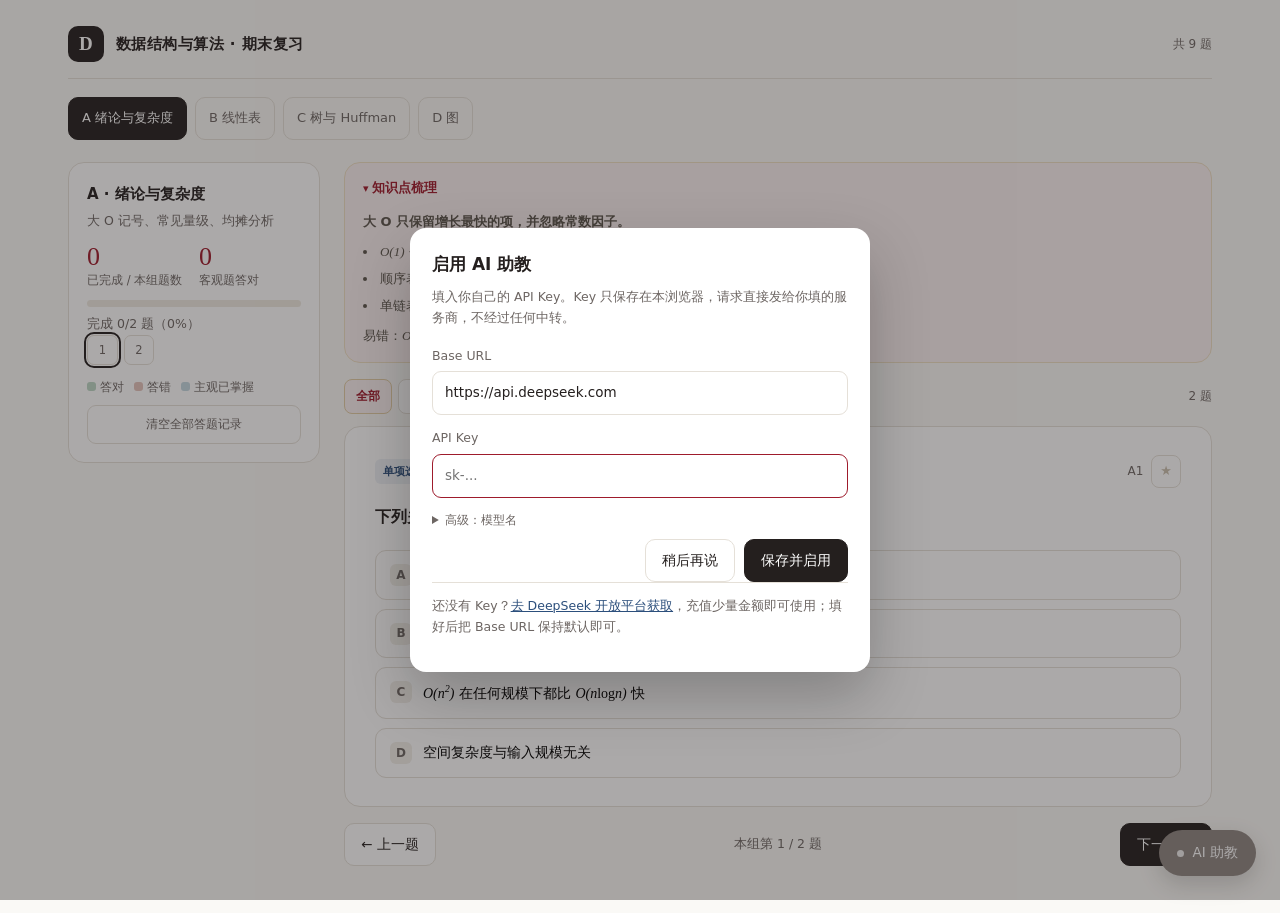
==== docs/index.html @ 5454cb92 "docs: 示例页设为 Pages 首页并补充试玩链接" ====
<!doctype html>
<html lang="zh-CN">
<head>
<meta charset="utf-8">
<meta name="viewport" content="width=device-width, initial-scale=1">
<meta name="color-scheme" content="light">
<title>数据结构与算法 · 期末复习</title>
<style>
:root{--bg:#faf9f6;--surface:#fff;--ink:#241f1e;--muted:#6d6663;--line:#e5e0d8;--gold:#9E1B2C;--gold-bg:#fbf1f1;--blue:#2c4f7c;--blue-bg:#eef2f7;--green:#2f6b4f;--green-bg:#edf4ef;--red:#a33e32;--red-bg:#fbeeea;--radius:16px}
*{box-sizing:border-box}
body{margin:0;background:var(--bg);color:var(--ink);font:15px/1.75 "Microsoft YaHei","PingFang SC",system-ui,sans-serif}
button,input,select,textarea{font:inherit}
button{cursor:pointer;transition:background .15s,border-color .15s,color .15s}
button:disabled{cursor:default}
a{color:var(--blue)}
.wrap{max-width:1200px;margin:0 auto;padding:26px 28px 46px}
.topbar{display:flex;justify-content:space-between;align-items:center;gap:14px;padding-bottom:16px;border-bottom:1px solid var(--line)}
.brand{display:flex;align-items:center;gap:12px;font-weight:700;letter-spacing:.03em;min-width:0}
.brandmark{display:grid;place-items:center;background:var(--ink);color:#fff;border-radius:10px;width:36px;height:36px;flex:0 0 36px;font-family:Georgia,serif;font-size:19px}
.brand>span:last-child{overflow:hidden;text-overflow:ellipsis;white-space:nowrap}
.topnote{color:var(--muted);font-size:12px;text-align:right;white-space:nowrap}
.tabs{display:flex;flex-wrap:wrap;gap:8px;margin:18px 0 22px}
.tab{background:transparent;border:1px solid var(--line);border-radius:10px;padding:9px 13px;color:var(--muted);font-size:13px}
.tab:hover{border-color:#cfc7b8;color:var(--ink)}
.tab[aria-selected="true"]{background:var(--ink);border-color:var(--ink);color:#fff}
.layout{display:grid;grid-template-columns:252px minmax(0,1fr);gap:24px;align-items:start}
.sidebar{position:sticky;top:18px}
.panel{background:var(--surface);border:1px solid var(--line);border-radius:var(--radius);padding:18px}
.panel+.panel{margin-top:14px}
.panel h2{font-size:15px;margin:0 0 4px}
.panel p{margin:0;font-size:12.5px;color:var(--muted)}
.pack-subtitle{font-size:12px;color:var(--muted);margin:0 0 12px;line-height:1.6}
.stats{display:grid;grid-template-columns:1fr 1fr;gap:10px;margin:12px 0}
.stat-number{font:26px/1.1 Georgia,serif;color:var(--gold)}
.stat-label{font-size:11.5px;color:var(--muted);line-height:1.4}
.progress{height:7px;background:#efeae1;border-radius:99px;overflow:hidden;margin:10px 0 6px}
.progress span{display:block;height:100%;width:0;background:var(--gold);transition:width .25s}
.progress-caption{font-size:11.5px;color:var(--muted);margin:0 0 12px}
.map{display:grid;grid-template-columns:repeat(6,minmax(0,1fr));gap:6px}
.map button{aspect-ratio:1;border:1px solid var(--line);background:#fff;border-radius:7px;font-size:11.5px;color:var(--muted);padding:0;position:relative}
.map button:hover{border-color:#c9bfae}
.map button.done{background:var(--green-bg);border-color:#bcd6c5;color:var(--green);font-weight:700}
.map button.wrong{background:var(--red-bg);border-color:#e3c3bb;color:var(--red);font-weight:700}
.map button.mastered{background:var(--blue-bg);border-color:#c3d7e0;color:var(--blue);font-weight:700}
.map button.current{outline:2px solid var(--ink);outline-offset:1px}
.map button.star::after{content:"★";position:absolute;top:-2px;right:1px;font-size:8px;color:var(--gold)}
.legend{display:flex;flex-wrap:wrap;gap:10px;margin-top:12px;font-size:11.5px;color:var(--muted)}
.legend i{display:inline-block;width:9px;height:9px;border-radius:3px;margin-right:4px}
.legend .g{background:#bcd6c5}.legend .r{background:#e3c3bb}.legend .b{background:#c3d7e0}
.save-label{font-size:11px;color:var(--muted);margin-top:12px}
.save-label.error{color:var(--red)}
.reset{width:100%;margin-top:8px;background:#fff;border:1px solid var(--line);border-radius:9px;padding:8px;font-size:12px;color:var(--muted)}
.reset:hover{border-color:var(--red);color:var(--red)}
.main{min-width:0}
.notes{background:var(--gold-bg);border:1px solid #efe0c4;border-radius:var(--radius);padding:14px 18px;margin-bottom:16px;font-size:13px}
.notes summary{cursor:pointer;font-weight:700;color:var(--gold);font-size:13px;list-style:none}
.notes summary::-webkit-details-marker{display:none}
.notes summary::before{content:"▸ ";font-size:11px}
.notes[open] summary::before{content:"▾ "}
.notes .notes-body{margin-top:10px;color:#5b554c;line-height:1.85}
.notes .notes-body p{margin:0 0 6px}
.notes .notes-body ul{margin:4px 0 8px 1.2em;padding:0}
.notes .notes-body li{margin:3px 0;padding-left:2px}
.notes .notes-body p:last-child{margin:0}
.sol ul{margin:6px 0 8px 1.2em;padding:0}
.sol li{margin:4px 0}
.toolbar{display:flex;align-items:center;justify-content:space-between;gap:10px;margin-bottom:12px;flex-wrap:wrap}
.filters{display:flex;gap:6px;flex-wrap:wrap}
.filter{background:#fff;border:1px solid var(--line);border-radius:8px;padding:6px 11px;font-size:12px;color:var(--muted)}
.filter[aria-pressed="true"]{background:var(--gold-bg);border-color:#e2cda5;color:var(--gold);font-weight:700}
.filter-count{font-size:12px;color:var(--muted)}
.card{background:var(--surface);border:1px solid var(--line);border-radius:var(--radius);padding:28px 30px;min-height:340px}
.qtop{display:flex;align-items:center;gap:8px;margin-bottom:14px;flex-wrap:wrap}
.badge{font-size:11px;padding:3px 8px;border-radius:6px;background:var(--blue-bg);color:var(--blue);font-weight:700}
.badge.pts{background:var(--gold-bg);color:var(--gold);border:1px solid rgba(158,27,44,.18)}
.badge.chap{background:#f2efe9;color:var(--muted)}
.qid{font-size:12px;color:var(--muted);margin-left:auto}
.star{background:none;border:1px solid var(--line);border-radius:8px;padding:4px 8px;font-size:13px;color:#c9bfae}
.star[aria-pressed="true"]{color:var(--gold);border-color:#e2cda5;background:var(--gold-bg)}
.stem{font-size:16px;line-height:1.85;margin:0 0 18px;font-weight:600}
.stem .sub{font-weight:400;color:var(--muted);font-size:13.5px}
.opts{display:flex;flex-direction:column;gap:9px}
.opt{display:flex;gap:11px;align-items:flex-start;text-align:left;background:#fff;border:1px solid var(--line);border-radius:11px;padding:12px 14px;font-size:14px;line-height:1.7;width:100%}
.opt:hover{border-color:#cfc7b8;background:#fdfcfa}
.opt .k{flex:0 0 22px;height:22px;border-radius:6px;background:#f2efe9;color:var(--muted);display:grid;place-items:center;font-size:12px;font-weight:700;margin-top:1px}
.opt.picked{border-color:var(--ink);background:#fbfaf7}
.opt.correct{border-color:#9cc4ab;background:var(--green-bg)}
.opt.correct .k{background:#bcd6c5;color:var(--green)}
.opt.wrong{border-color:#e0bcb3;background:var(--red-bg)}
.opt.wrong .k{background:#e3c3bb;color:var(--red)}
.opt[disabled]{opacity:1}
.judge{display:grid;grid-template-columns:1fr 1fr;gap:9px}
.fillrow{display:flex;flex-wrap:wrap;gap:10px;align-items:center;margin-bottom:12px}
.fillrow label{font-size:13.5px;color:var(--muted);min-width:100%}
.fillrow input{border:1px solid var(--line);border-radius:9px;padding:9px 12px;width:190px;background:#fff}
.fillrow input:focus{outline:2px solid var(--blue);outline-offset:1px;border-color:var(--blue)}
.actions{display:flex;gap:10px;flex-wrap:wrap;margin-top:16px}
.btn{background:var(--ink);color:#fff;border:1px solid var(--ink);border-radius:10px;padding:9px 16px;font-size:13.5px}
.btn:hover{background:#2b2926}
.btn.ghost{background:#fff;color:var(--ink);border-color:var(--line)}
.btn.ghost:hover{border-color:#cfc7b8;background:#fbfaf7}
.fb{margin-top:16px;border-radius:12px;padding:14px 16px;font-size:13.5px;line-height:1.8}
.fb.ok{background:var(--green-bg);border:1px solid #c9dece}
.fb.no{background:var(--red-bg);border:1px solid #e6c8c0}
.fb.info{background:var(--blue-bg);border:1px solid #c8dae2}
.fb h3{margin:0 0 6px;font-size:13px;letter-spacing:.04em}
.fb p{margin:0 0 6px}
.fb p:last-child{margin:0}
.sol{margin-top:14px;border-top:1px dashed var(--line);padding-top:12px;font-size:13.5px;color:#4d4842;line-height:1.85;display:none}
.sol.show{display:block}
.sol b{color:var(--gold)}
.pager{display:flex;align-items:center;justify-content:space-between;gap:10px;margin-top:16px}
.pager .btn{display:inline-flex;align-items:center;gap:6px}
.pos{font-size:12.5px;color:var(--muted)}
.empty{padding:40px 10px;text-align:center;color:var(--muted);font-size:14px}
@media(max-width:900px){.layout{display:flex;flex-direction:column}.main{order:1}.sidebar{order:2;position:static}.wrap{padding:20px 16px 36px}.card{padding:20px 18px}
.tabs{flex-wrap:nowrap;overflow-x:auto;padding-bottom:6px;scrollbar-width:thin}
.tab{flex:0 0 auto;white-space:nowrap}
.brand{font-size:14px}.topnote{font-size:11px}}
@media(max-width:520px){.topnote{display:none}.brand>span:last-child{font-size:13px}.map{grid-template-columns:repeat(8,1fr)}.judge{grid-template-columns:1fr}}

.m{font-family:"Cambria Math","Latin Modern Math",Georgia,serif;font-style:italic;white-space:nowrap}
.m .frac{display:inline-flex;flex-direction:column;vertical-align:middle;text-align:center;margin:0 .18em;font-size:.94em;line-height:1.18}
.m .frac .fn{border-bottom:1px solid currentColor;padding:0 .18em}
.m .frac .fd{padding:0 .18em}
.m .sqrt .sq{border-top:1px solid currentColor;padding:0 .16em}
.m .binom sub,.m .binom sup{font-size:.72em;vertical-align:baseline}
.m .binom sup{vertical-align:super}
.m .binom sub{vertical-align:-.25em}
.m .ovl{text-decoration:overline}
.m .acc,.eq .acc{text-decoration:overline;margin:0 .13em;padding:0}
.cases{display:inline-flex;align-items:center;vertical-align:middle;margin:0 .25em}
.cbrace{font-weight:300;line-height:.82;margin-right:.1em;transform:translateY(-.02em)}
.crows{display:inline-grid;grid-template-columns:max-content max-content;column-gap:.95em;row-gap:.1em;text-align:left}
.crow{display:contents}
.crow .cl{text-align:right;white-space:nowrap}
.crow .cr{text-align:left;white-space:nowrap}
.eq .cases{font-size:1.02em}
.m .up{font-style:normal}
.m sup,.m sub{font-size:.72em}
.notes .m{font-style:italic}
.eqi{font-weight:400}
.eq{display:block;text-align:center;margin:11px 0;font-family:"Cambria Math","Latin Modern Math",Georgia,serif;font-style:italic;line-height:1.95}
.eq .frac{display:inline-flex;flex-direction:column;vertical-align:middle;text-align:center;margin:0 .22em;line-height:1.2;font-size:.96em}
.eq .frac .fn{border-bottom:1px solid currentColor;padding:0 .22em}
.eq .frac .fd{padding:0 .22em}
.eq sup,.eq sub{font-size:.72em}
.eq .ovl{text-decoration:overline}
</style>
<style>
/* AI 助教 · 前端直连版（无后端） */
#ai-fab{position:fixed;right:24px;bottom:24px;z-index:60;display:inline-flex;align-items:center;gap:8px;
  padding:11px 18px;border:none;border-radius:99px;cursor:pointer;font:inherit;font-size:13.5px;
  background:var(--gold);color:#fff;box-shadow:0 8px 22px rgba(158,27,44,.28)}
#ai-fab:hover{filter:brightness(1.06)}
#ai-fab .dot{width:7px;height:7px;border-radius:50%;background:#fff;opacity:.85}
#ai-fab.off{background:#8d8580;box-shadow:0 8px 22px rgba(36,31,30,.18)}

#ai-panel{position:fixed;top:0;right:0;bottom:0;width:440px;max-width:100vw;z-index:70;display:none;
  flex-direction:column;background:var(--surface);border-left:1px solid var(--line);
  box-shadow:-12px 0 40px rgba(36,31,30,.14)}
#ai-panel.open{display:flex}
#ai-panel header{display:flex;align-items:center;gap:8px;padding:12px 14px;border-bottom:1px solid var(--line);background:var(--bg)}
#ai-panel header strong{font-size:14px;letter-spacing:.02em}
#ai-model{font:inherit;font-size:12px;padding:5px 8px;border:1px solid var(--line);border-radius:8px;background:#fff;color:var(--ink);max-width:140px}
#ai-gear{margin-left:auto;border:none;background:none;font-size:15px;line-height:1;color:var(--muted);cursor:pointer;padding:2px 4px}
#ai-gear:hover{color:var(--ink)}
#ai-close{border:none;background:none;font-size:20px;line-height:1;color:var(--muted);cursor:pointer;padding:0 4px}
#ai-close:hover{color:var(--ink)}
#ai-msgs{flex:1;overflow-y:auto;padding:14px;display:flex;flex-direction:column;gap:12px;background:var(--bg)}
.ai-msg{max-width:96%;font-size:13.5px;line-height:1.72}
.ai-msg.user{align-self:flex-end;background:var(--gold);color:#fff;padding:8px 12px;border-radius:12px 12px 3px 12px;white-space:pre-wrap}
.ai-msg.bot{align-self:flex-start;background:#fff;border:1px solid var(--line);border-radius:12px 12px 12px 3px;padding:10px 13px}
.ai-msg.bot p{margin:0 0 8px}
.ai-msg.bot p:last-child{margin-bottom:0}
.ai-msg.bot ul{margin:6px 0 6px 1.15em;padding:0}
.ai-msg.bot code{background:var(--bg);padding:1px 5px;border-radius:4px;font-size:.92em}
.ai-msg .eq{font-size:1.02em}
.ai-msg .m{font-family:"Cambria Math","Latin Modern Math",Georgia,serif;font-style:italic}
.ai-msg .up{font-style:normal}
.ai-msg.err{border-color:#a33e32;color:#a33e32}
.ai-reasoning{font-size:12px;color:var(--muted);border-left:3px solid var(--line);padding:4px 8px;margin-bottom:6px;white-space:pre-wrap;max-height:110px;overflow-y:auto}
.ai-quick{display:flex;gap:6px;padding:8px 12px;border-top:1px solid var(--line);flex-wrap:wrap;background:var(--surface)}
.ai-quick button{font:inherit;font-size:12px;padding:4px 10px;border:1px solid var(--line);border-radius:99px;background:#fff;color:var(--muted);cursor:pointer}
.ai-quick button:hover{border-color:var(--gold);color:var(--gold)}
.ai-inputrow{display:flex;gap:8px;align-items:flex-end;padding:10px 12px;background:var(--bg);border-top:1px solid var(--line)}
#ai-input{flex:1;min-height:46px;max-height:120px;padding:9px 12px;border:1px solid var(--line);border-radius:10px;
  font:inherit;font-size:13.5px;resize:none;background:#fff;color:var(--ink)}
#ai-send{white-space:nowrap}

.aigrade{margin-top:10px;border:1px solid var(--line);border-left:3px solid var(--gold);border-radius:8px;padding:10px 12px;background:var(--gold-bg)}
.aigrade .hd{display:flex;align-items:center;gap:10px;font-size:13px;margin-bottom:4px}
.aigrade .sc{font-weight:600;color:var(--gold)}
.aigrade .mdl{font-size:11px;color:var(--muted);margin-left:auto}
.aigrade p{margin:0;font-size:13px;line-height:1.7;color:var(--ink)}

.solinput{margin:0 0 12px}
.solinput label{display:block;font-size:12.5px;color:var(--muted);margin-bottom:6px}
.solinput textarea{width:100%;box-sizing:border-box;padding:10px 12px;border:1px solid var(--line);border-radius:10px;
  font:inherit;font-size:13.5px;line-height:1.7;background:#fff;color:var(--ink);resize:vertical;min-height:96px}
.solinput textarea:focus{outline:none;border-color:var(--gold)}

/* 设置弹窗 */
#ai-setup{position:fixed;inset:0;z-index:90;display:none;align-items:center;justify-content:center;padding:20px;background:rgba(36,31,30,.38)}
#ai-setup.open{display:flex}
.ai-modal-box{width:min(460px,100%);background:var(--surface);border-radius:16px;padding:22px 22px 18px;box-shadow:0 24px 60px rgba(0,0,0,.24);max-height:92vh;overflow-y:auto}
.ai-modal-box h3{margin:0 0 6px;font-size:17px}
.ai-modal-box>p{margin:0 0 16px;font-size:12.5px;color:var(--muted);line-height:1.7}
.ai-field{display:block;margin-bottom:12px;font-size:12.5px;color:var(--muted)}
.ai-field input{display:block;width:100%;box-sizing:border-box;margin-top:5px;padding:9px 12px;border:1px solid var(--line);border-radius:9px;font:inherit;font-size:13.5px;background:#fff;color:var(--ink)}
.ai-field input:focus{outline:none;border-color:var(--gold)}
.ai-modal-box details{margin:2px 0 6px}
.ai-modal-box summary{cursor:pointer;font-size:12px;color:var(--muted)}
.ai-modal-actions{display:flex;justify-content:flex-end;gap:9px;margin-top:8px}
.ai-modal-hint{margin:14px 0 0;font-size:12px;color:var(--muted);line-height:1.7;border-top:1px solid var(--line);padding-top:12px}
.ai-modal-hint a{color:var(--blue)}
.ai-err{color:var(--red);font-size:12px;margin:6px 0 0;display:none}

@media (max-width:900px){.wrap{padding-bottom:96px}}
@media (max-width:721px){
  #ai-fab{right:14px;bottom:14px;padding:10px 15px}
  #ai-panel{width:100vw}
}

</style>
</head>
<body>
<div class="wrap">
<header class="topbar">
  <div class="brand"><span class="brandmark">D</span><span>数据结构与算法 · 期末复习</span></div>
  <div class="topnote">共 9 题</div>
</header>

<nav id="pack-tabs" class="tabs" aria-label="切换板块"></nav>

<div class="layout">
<aside class="sidebar">
  <section class="panel">
    <h2 id="pack-name">—</h2>
    <p class="pack-subtitle" id="pack-subtitle"></p>
    <div class="stats">
      <div><div class="stat-number" id="done-number">0</div><div class="stat-label">已完成 / 本组题数</div></div>
      <div><div class="stat-number" id="correct-number">0</div><div class="stat-label">客观题答对</div></div>
    </div>
    <div class="progress" role="progressbar" aria-valuemin="0" aria-valuemax="100" aria-valuenow="0"><span id="progress-bar"></span></div>
    <p class="progress-caption" id="progress-caption"></p>
    <div id="question-map" class="map" aria-label="题号导航"></div>
    <div class="legend"><span><i class="g"></i>答对</span><span><i class="r"></i>答错</span><span><i class="b"></i>主观已掌握</span></div>
    <p id="storage-status" class="save-label"></p>
    <button id="reset-all" class="reset" type="button">清空全部答题记录</button>
  </section>
</aside>

<main class="main">
  <details class="notes" id="pack-notes" open><summary>知识点梳理</summary><div class="notes-body"></div></details>
  <div class="toolbar">
    <div class="filters" id="filters"></div>
    <span id="filter-count" class="filter-count"></span>
  </div>
  <article id="question-card" class="card"></article>
  <nav class="pager">
    <button id="prev" class="btn ghost" type="button">← 上一题</button>
    <span id="page-position" class="pos"></span>
    <button id="next" class="btn" type="button">下一题 →</button>
  </nav>
</main>
</div>
</div>
<div id="announcement" role="status" aria-live="polite" style="position:absolute;width:1px;height:1px;overflow:hidden;clip:rect(0 0 0 0)"></div>

<script id="quiz-data" type="application/json">{"packs":[{"id":"A","head":"A","name":"绪论与复杂度","subtitle":"大 O 记号、常见量级、均摊分析","notes":"**大 O 只保留增长最快的项，并忽略常数因子。**\n\n- $O(1) < O(\\log n) < O(n) < O(n\\log n) < O(n^2) < O(2^n)$\n- 顺序表按下标访问是 $O(1)$，插入/删除平均 $O(n)$\n- 单链表插入/删除本身 $O(1)$，但定位到位置仍是 $O(n)$\n\n易错：$O(2n)$ 与 $O(n)$ 同阶；$O(n^2)$ 不一定比 $O(n\\log n)$ 慢，要看常数与规模。"},{"id":"B","head":"B","name":"线性表","subtitle":"顺序表、单链表、栈与队列","notes":"**线性表的核心是「逻辑相邻」与「物理相邻」是否一致。**\n\n- 顺序表：随机访问 $O(1)$，插入删除 $O(n)$\n- 单链表：按位置访问 $O(n)$，已知前驱时插入删除 $O(1)$\n- 头插法建表得到逆序，尾插法得到原序\n- 栈后进先出，队列先进先出；用两个栈可以模拟队列"},{"id":"C","head":"C","name":"树与 Huffman","subtitle":"二叉树性质、遍历、Huffman 编码","notes":"**二叉树常用性质**\n\n- 第 $i$ 层最多 $2^{i-1}$ 个结点\n- 高度为 $h$ 的二叉树最多 $2^h-1$ 个结点\n- 叶子数 $n_0$ 与度为 2 的结点数 $n_2$ 满足 $n_0=n_2+1$\n\n**Huffman 树**：每次取权值最小的两棵树合并，带权路径长度 $WPL=\\sum w_i l_i$ 最小。"},{"id":"D","head":"D","name":"图","subtitle":"存储、遍历、最短路","notes":"**图的两种基本存储**\n\n- 邻接矩阵：空间 $O(n^2)$，判断两点是否相邻 $O(1)$\n- 邻接表：空间 $O(n+e)$，适合稀疏图\n\n**遍历**：DFS 借助栈（或递归），BFS 借助队列；两者时间都是 $O(n+e)$。\n\n**最短路**：Dijkstra 适用于非负权，Floyd 求任意两点间最短路，$O(n^3)$。"}],"questions":[{"id":"A1","type":"choice","points":5,"stem":"下列关于算法复杂度的说法，正确的是：","options":[["A","$O(1)$ 表示算法执行时间为 0"],["B","$O(n)$ 与 $O(2n)$ 是同阶无穷大"],["C","$O(n^2)$ 在任何规模下都比 $O(n\\log n)$ 快"],["D","空间复杂度与输入规模无关"]],"answer":"B","solution":"**考点**：大 O 的常数因子可忽略。\n\n- A 错：$O(1)$ 指执行时间不随规模增长，不是 0。\n- B 对：$2n$ 与 $n$ 只差常数因子。\n- C 错：小规模时低阶项和常数可能占优，不能一概而论。\n- D 错：空间复杂度通常也随输入规模增长。","pack":"A"},{"id":"A2","type":"judge","points":4,"stem":"在长度为 $n$ 的顺序表中插入一个元素，平均需要移动约 $n/2$ 个元素。","answer":"对","solution":"**考点**：顺序表插入的期望移动次数。\n\n在 $n+1$ 个可插入位置中等概率选择，平均移动次数为 $\\frac{1}{n+1}\\sum_{i=1}^{n}(n-i+1)=\\frac{n}{2}$，因此时间复杂度为 $O(n)$。","pack":"A"},{"id":"B1","type":"fill","points":6,"stem":"用头插法把 $n$ 个结点依次插入单链表，建表的时间复杂度为 ____。","fields":[{"label":"时间复杂度","a":"O(n)","alt":["o(n)"]}],"solution":"**考点**：头插法每次都在表头插入，单次 $O(1)$。\n\n$n$ 次插入合计 $O(n)$。注意头插法得到的次序与输入相反。","pack":"B"},{"id":"B2","type":"choice","points":5,"stem":"元素依次以 1、2、3、4 入栈，入栈过程中允许出栈，则不可能得到的输出序列是：","options":[["A","1 2 3 4"],["B","4 3 2 1"],["C","3 1 2 4"],["D","2 3 4 1"]],"answer":"C","solution":"**考点**：栈的合法出栈序列。\n\nC 中 3 先出栈时，1、2 仍在栈内且 2 在 1 之上，接下来只能先出 2 再出 1，不可能先出 1。\n\n其余均可构造：B 全部入栈再出；D 入 1、2，出 2，入 3 出 3，入 4 出 4，出 1。","pack":"B"},{"id":"B3","type":"subjective","points":10,"stem":"写出将带头结点的单链表就地逆置的核心步骤，并给出时间复杂度与空间复杂度。","solution":"**评分点（共 10 分）**\n\n- 断开原链：把头结点的 next 置空，用指针 p 保存第一个数据结点（2 分）\n- 循环遍历：每步先用 q 暂存 p 的后继，再把 p 头插到表头（4 分）\n- 推进指针：p = q，直到 p 为空（2 分）\n- 复杂度：时间 $O(n)$，空间 $O(1)$（2 分）\n\n**易错**：不暂存后继会断链；忘记把原头结点 next 置空会形成环。","pack":"B"},{"id":"C1","type":"fill","points":5,"stem":"一棵有 15 个结点的满二叉树，其高度为 ____（根结点高度记为 1）。","fields":[{"label":"高度","a":"4","kind":"num"}],"solution":"**考点**：满二叉树结点数与高度的关系。\n\n$2^h-1=15$，解得 $h=4$。","pack":"C"},{"id":"C2","type":"subjective","points":10,"stem":"给定权值集合 $\\{1,2,3,4,5\\}$，构造 Huffman 树并求其带权路径长度 $WPL$。","solution":"**评分点（共 10 分）**\n\n- 合并顺序正确：$1+2=3$，$3+3=6$，$4+5=9$，$6+9=15$（4 分）\n- 画出或写出树形结构（3 分）\n- 各叶子深度：1、2 为 3 层；3、4、5 为 2 层（2 分）\n- $WPL=1\\times3+2\\times3+3\\times2+4\\times2+5\\times2=33$（1 分）\n\n**易错**：合并后要把新结点放回集合重新排序，不能按原顺序一路合并。","pack":"C"},{"id":"D1","type":"choice","points":5,"stem":"对图进行广度优先遍历时，通常借助的数据结构是：","options":[["A","栈"],["B","队列"],["C","优先队列"],["D","并查集"]],"answer":"B","solution":"**考点**：遍历与辅助结构。\n\nBFS 按层扩展，先访问的顶点先扩展，符合先进先出，用队列。DFS 用栈。","pack":"D"},{"id":"D2","type":"fill","points":6,"stem":"用邻接表存储含 $n$ 个顶点、$e$ 条边的无向图，所需空间为 ____（用 $n,e$ 表示）。","fields":[{"label":"空间复杂度","a":"O(n+e)","alt":["o(n+e)","O(n + e)"]}],"solution":"**考点**：邻接表的空间开销。\n\n顶点表 $n$ 项，每条边在无向图中出现两次，共 $2e$ 个边结点，合计 $O(n+e)$。","pack":"D"}]}</script>
<script>
'use strict';
const DATA = JSON.parse(document.getElementById('quiz-data').textContent);
const PACKS = DATA.packs, QS = DATA.questions;
const KEY = 'quiz-review-demo-dsa';
const FILTERS = [['all','全部'],['todo','未完成'],['wrong','错题'],['star','收藏']];
const TYPE = {choice:'单项选择',judge:'判断',fill:'填空',subjective:'简答/计算'};
const byId = new Map(QS.map(q => [q.id, q]));
const $ = s => document.querySelector(s);
const esc = v => String(v).replace(/[&<>"']/g, c => ({'&':'&amp;','<':'&lt;','>':'&gt;','"':'&quot;',"'":'&#39;'}[c]));
const state = {pack:(PACKS[0]||{id:'P1'}).id, filter:'all', current:null, rec:{}};

const SYM = {
  theta:'θ', lambda:'λ', mu:'μ', sigma:'σ', varphi:'φ', phi:'φ', Phi:'Φ', alpha:'α', beta:'β',
  gamma:'γ', delta:'δ', Delta:'Δ', rho:'ρ', tau:'τ', chi:'χ', Omega:'Ω', omega:'ω', pi:'π',
  varepsilon:'ε', epsilon:'ε', eta:'η', xi:'ξ', psi:'ψ',
  infty:'∞', cdot:'·', times:'×', div:'÷', pm:'±', le:'≤', ge:'≥', ne:'≠', approx:'≈', equiv:'≡',
  to:'→', rightarrow:'→', Rightarrow:'⇒', leftarrow:'←', in:'∈', notin:'∉', subset:'⊂', cup:'∪', cap:'∩',
  emptyset:'∅', varnothing:'∅', forall:'∀', exists:'∃', therefore:'∴', because:'∵',
  sum:'Σ', prod:'∏', int:'∫', partial:'∂', nabla:'∇', mid:'|',
  bigcup:'∪', bigcap:'∩', bigoplus:'⊕', setminus:'∖', langle:'⟨', rangle:'⟩',
  ln:'ln', log:'log', exp:'exp', max:'max', min:'min', sin:'sin', cos:'cos', tan:'tan',
  ldots:'…', cdots:'…', dots:'…', prime:'′', circ:'∘', ast:'∗', star:'*',
  Leftrightarrow:'⇔', leftrightarrow:'↔', Leftarrow:'⇐', Longleftrightarrow:'⟺',
  iff:'⇔', implies:'⇒', mapsto:'↦', uparrow:'↑', downarrow:'↓',
  wedge:'∧', vee:'∨', neg:'¬', oplus:'⊕', otimes:'⊗', propto:'∝',
  leqslant:'≤', geqslant:'≥', ll:'≪', gg:'≫', mp:'∓',
  subseteq:'⊆', supseteq:'⊇', supset:'⊃', perp:'⊥', parallel:'∥',
  angle:'∠', triangle:'△', square:'□', bullet:'•', checkmark:'✓',
  quad:'\u2003', qquad:'\u2003\u2003', ' ':' ', ',':'\u2009', ';':'\u2009', '!':''
};
function readGroup(s, i){
  if(s[i] !== '{') return [s[i] || '', i + 1];
  let depth = 0, start = i + 1;
  for(let j = i; j < s.length; j++){
    if(s[j] === '{') depth++;
    else if(s[j] === '}'){
      depth--;
      if(depth === 0) return [s.slice(start, j), j + 1];
    }
  }
  return [s.slice(start), s.length];
}
function readArg(src, i){
  if(src[i] === '{') return readGroup(src, i);
  if(src[i] === '\\'){
    const mm = src.slice(i+1).match(/^[a-zA-Z]+/);
    if(mm) return [src.slice(i, i+1+mm[0].length), i + 1 + mm[0].length];
    return [src.slice(i, i+2), i + 2];
  }
  return [src[i] || '', i + 1];
}
function tex(src){
  let out = '', i = 0;
  while(i < src.length){
    const c = src[i];
    if(c === '\\'){
      const m = src.slice(i+1).match(/^[a-zA-Z]+/);
      const cmd = m ? m[0] : src[i+1];
      let ni = i + 1 + (m ? m[0].length : 1);
      if(m){ while(src[ni] === ' ') ni++; }
      if(cmd === 'begin' && src.startsWith('{cases}', ni)){
        const close = src.indexOf('\\end{cases}', ni + 7);
        const body = close < 0 ? src.slice(ni + 7) : src.slice(ni + 7, close);
        const rows = body.split('\\\\').map(r => r.trim()).filter(Boolean);
        out += '<span class="cases"><span class="cbrace" style="font-size:' + (rows.length * 1.55) + 'em">{</span><span class="crows">' +
          rows.map(r => {
            const parts = r.split('&');
            return '<span class="crow"><span class="cl">' + tex(parts[0] || '') + '</span><span class="cr">' +
              tex(parts.slice(1).join('&')) + '</span></span>';
          }).join('') + '</span></span>';
        i = close < 0 ? src.length : close + '\\end{cases}'.length;
      } else if(cmd === 'frac' || cmd === 'dfrac' || cmd === 'tfrac'){
        const [a, na] = readArg(src, ni);
        const [b, nb] = readArg(src, na);
        out += `<span class="frac"><span class="fn">${tex(a)}</span><span class="fd">${tex(b)}</span></span>`;
        i = nb;
      } else if(cmd === 'bar'){
        const [a, na] = readArg(src, ni);
        out += `<span class="acc">${tex(a)}</span>`;
        i = na;
      } else if(cmd === 'overline' || cmd === 'hat' || cmd === 'tilde'){
        const [a, na] = readArg(src, ni);
        out += `<span class="ovl">${tex(a)}</span>`;
        i = na;
      } else if(cmd === 'mathrm' || cmd === 'text' || cmd === 'mathbf'){
        const [a, na] = readGroup(src, ni);
        out += `<span class="up">${esc(a)}</span>`;
        i = na;
      } else if(cmd === 'left' || cmd === 'right'){
        i = ni;
      } else if(cmd === '{' || cmd === '}'){
        out += cmd; i = ni;
      } else if(cmd === '\\'){
        out += '<br>'; i = ni;
      } else if(cmd === 'sqrt'){
        const [a, na] = readArg(src, ni);
        out += `<span class="sqrt">√<span class="sq">${tex(a)}</span></span>`;
        i = na;
      } else if(cmd === 'binom' || cmd === 'C'){
        const [a, na] = readArg(src, ni);
        const [b, nb] = readArg(src, na);
        out += `<span class="binom">C<sub>${tex(a)}</sub><sup>${tex(b)}</sup></span>`;
        i = nb;
      } else if(cmd === 'big' || cmd === 'Big' || cmd === 'bigg' || cmd === 'Bigg' ||
                cmd === 'bigl' || cmd === 'bigr' || cmd === 'Bigl' || cmd === 'Bigr' ||
                cmd === 'biggl' || cmd === 'biggr' || cmd === 'Biggl' || cmd === 'Biggr'){
        i = ni;
      } else if(cmd === 'max' || cmd === 'min' || cmd === 'ln' || cmd === 'log' || cmd === 'exp' || cmd === 'lim' || cmd === 'sup' || cmd === 'inf'){
        out += '<span class="up">' + cmd + '</span>'; i = ni;
      } else if(SYM[cmd] !== undefined){
        out += SYM[cmd];
        i = ni;
      } else {
        out += cmd;
        i = ni;
      }
    } else if(c === '^' || c === '_'){
      const tag = c === '^' ? 'sup' : 'sub';
      if(src[i+1] === '{'){
        const [a, na] = readGroup(src, i+1);
        out += `<${tag}>${tex(a)}</${tag}>`;
        i = na;
      } else {
        out += `<${tag}>${tex(src[i+1] || '')}</${tag}>`;
        i += 2;
      }
    } else if(c === '~'){ out += '\u00a0'; i++; }
    else if(c === '<'){ out += '&lt;'; i++; }
    else if(c === '>'){ out += '&gt;'; i++; }
    else if(c === '&'){ out += '&amp;'; i++; }
    else { out += c; i++; }
  }
  return out;
}
function inline(p){
  const src = String(p);
  return src.split(/\$\$([\s\S]*?)\$\$/).map((seg, i) => {
    if(i % 2) return `<span class="eq eqi">${tex(seg)}</span>`;
    return seg.split('$').map((s2, j) => j % 2 ? `<span class="m">${tex(s2)}</span>` : esc(s2)).join('');
  }).join('')
    .replace(/\*\*([^*]+)\*\*/g,'<strong>$1</strong>')
    .replace(/`([^`]+)`/g,'<code>$1</code>');
}
function paraHTML(block){
  const lines = block.split('\n');
  let html = '', buf = [], list = null;
  const flushP = () => { if(buf.length){ html += '<p>' + buf.map(inline).join('<br>') + '</p>'; buf = []; } };
  const flushL = () => { if(list){ html += '<ul style="margin:6px 0 6px 1.15em;padding:0">' + list.map(x => '<li>' + inline(x) + '</li>').join('') + '</ul>'; list = null; } };
  for(const l of lines){
    const t2 = l.trim();
    if(/^[-•]\s+/.test(t2)){ flushP(); (list = list || []).push(t2.replace(/^[-•]\s+/, '')); }
    else { flushL(); buf.push(l); }
  }
  flushP(); flushL();
  return html;
}
function rich(t){
  const src = String(t||'');
  const parts = src.split(/\$\$([\s\S]*?)\$\$/);
  return parts.map((seg, i) => {
    if(i % 2) return '<div class="eq">' + tex(seg) + '</div>';
    return seg.split(/\n\s*\n/).filter(Boolean).map(paraHTML).join('');
  }).join('');
}
const SUB = {'₀':'0','₁':'1','₂':'2','₃':'3','₄':'4','₅':'5','₆':'6','₇':'7','₈':'8','₉':'9','⁻':'-','⁰':'0','¹':'1','²':'2','³':'3'};
function norm(v){
  return String(v).normalize('NFKC').replace(/[₀-₉⁻⁰¹²³]/g, c => SUB[c] || c)
    .toLowerCase().replace(/[−–—]/g,'-').replace(/[×]/g,'*')
    .replace(/[（]/g,'(').replace(/[）]/g,')').replace(/\s/g,'').replace(/[；;。，,]$/,'');
}
function toNum(n){
  if(/^[+\-]?(\d+(\.\d*)?|\.\d+)(e[+\-]?\d+)?$/.test(n)) return Number(n);
  const m = n.match(/^([+\-]?\d+(?:\.\d+)?)\/([+\-]?\d+(?:\.\d+)?)$/);
  if(m) return Number(m[1]) / Number(m[2]);
  return null;
}
function fieldOK(val, f){
  if(!String(val).trim()) return false;
  const n = norm(val);
  if(f.kind === 'num'){
    const x = toNum(n);
    if(x === null) return false;
    const pool = [f.a].concat(f.alt || []).map(v => toNum(norm(String(v)))).filter(v => v !== null);
    return pool.some(v => Math.abs(x - v) < 1e-3);
  }
  return n === norm(f.a) || (f.alt||[]).some(x=>norm(x)===n);
}

function rec(id){
  if(!state.rec[id]) state.rec[id] = {picked:null, correct:null, draft:[], mastered:false, starred:false, tried:false, revealed:false};
  return state.rec[id];
}
function done(q){
  const r = rec(q.id);
  return q.type === 'subjective' ? r.mastered : r.correct !== null;
}
function save(){
  const el = $('#storage-status');
  try{
    localStorage.setItem(KEY, JSON.stringify({v:1, pack:state.pack, filter:state.filter, current:state.current, rec:state.rec}));
    if(el){ el.textContent = '已保存'; el.classList.remove('error'); }
  }catch(e){
    if(el){ el.textContent = '无法保存进度'; el.classList.add('error'); }
  }
}
function load(){
  try{
    const raw = localStorage.getItem(KEY);
    if(!raw) return;
    const saved = JSON.parse(raw);
    if(saved.v !== 1 || !saved.rec) return;
    state.rec = saved.rec;
    if(PACKS.some(p2 => p2.id === saved.pack)) state.pack = saved.pack;
    if(FILTERS.some(f => f[0] === saved.filter)) state.filter = saved.filter;
    if(byId.has(saved.current)) state.current = saved.current;
  }catch(e){}
}
function inPack(){ return QS.filter(q => q.pack === state.pack); }
function list(){
  return inPack().filter(q => {
    const r = rec(q.id);
    if(state.filter === 'todo') return !done(q);
    if(state.filter === 'wrong') return r.correct === false;
    if(state.filter === 'star') return r.starred;
    return true;
  });
}

function tabs(){
  $('#pack-tabs').innerHTML = PACKS.map(p =>
    `<button class="tab" role="tab" data-pack="${p.id}" aria-selected="${p.id===state.pack}">${p.head ? esc(p.head) + ' ' : ''}${esc(p.name)}</button>`
  ).join('');
  $('#pack-tabs').querySelectorAll('.tab').forEach(b => b.onclick = () => {
    state.pack = b.dataset.pack; state.filter = 'all';
    const first = list()[0]; if(first) state.current = first.id;
    render(); save();
  });
}
function filters(){
  $('#filters').innerHTML = FILTERS.map(([id,label]) =>
    `<button class="filter" data-f="${id}" aria-pressed="${id===state.filter}">${label}</button>`
  ).join('');
  $('#filters').querySelectorAll('.filter').forEach(b => b.onclick = () => {
    state.filter = b.dataset.f;
    const l = list(); if(l.length && !l.some(q=>q.id===state.current)) state.current = l[0].id;
    render(); save();
  });
}
function sidebar(){
  const p = PACKS.find(x=>x.id===state.pack) || PACKS[0];
  const all = inPack();
  const doneN = all.filter(done).length;
  const rightN = all.filter(q=>q.type!=='subjective' && rec(q.id).correct===true).length;
  $('#pack-name').textContent = (p.head ? p.head + ' · ' : '') + p.name;
  const sub = $('#pack-subtitle');
  sub.textContent = p.subtitle || '';
  sub.style.display = p.subtitle ? '' : 'none';
  $('#done-number').textContent = doneN;
  $('#correct-number').textContent = rightN;
  const pct = all.length ? Math.round(doneN/all.length*100) : 0;
  $('#progress-bar').style.width = pct + '%';
  $('.progress').setAttribute('aria-valuenow', pct);
  $('#progress-caption').textContent = all.length ? `完成 ${doneN}/${all.length} 题（${pct}%）` : '';
  $('#question-map').innerHTML = all.map((q,i) => {
    const r = rec(q.id);
    let cls = '';
    if(q.type==='subjective'){ if(r.mastered) cls='mastered'; }
    else if(r.correct===true) cls='done';
    else if(r.correct===false) cls='wrong';
    if(r.starred) cls += ' star';
    if(q.id===state.current) cls += ' current';
    return `<button class="${cls}" data-q="${q.id}" title="${esc(q.id)}">${i+1}</button>`;
  }).join('');
  $('#question-map').querySelectorAll('button').forEach(b => b.onclick = () => { state.current = b.dataset.q; render(); save(); });
  const notesBox = $('#pack-notes');
  notesBox.style.display = p.notes ? '' : 'none';
  notesBox.querySelector('.notes-body').innerHTML = rich(p.notes || '');
  const l = list();
  $('#filter-count').textContent = `${l.length} 题`;
}

function render(){
  tabs(); filters(); sidebar();
  const l = list();
  const q = byId.get(state.current);
  const card = $('#question-card');
  if(!q){ card.innerHTML = '<div class="empty">这个筛选条件下没有题目。</div>'; $('#page-position').textContent=''; return; }
  const idx = l.findIndex(x=>x.id===q.id);
  $('#page-position').textContent = idx >= 0 ? `本组第 ${idx+1} / ${l.length} 题` : '';
  const r = rec(q.id);
  const p = PACKS.find(x=>x.id===q.pack);
  let body = '';
  if(q.type==='choice' || q.type==='judge'){
    const opts = q.type==='judge' ? [['对','正确'],['错','错误']] : q.options;
    body = `<div class="opts ${q.type==='judge'?'judge':''}">` + opts.map(([k,t]) => {
      let cls = '';
      if(r.picked){ if(k===q.answer) cls='correct'; else if(k===r.picked) cls='wrong'; }
      return `<button class="opt ${cls}" data-pick="${k}" ${r.picked?'disabled':''}><span class="k">${esc(k)}</span><span>${inline(t)}</span></button>`;
    }).join('') + '</div>';
  } else if(q.type==='fill'){
    body = q.fields.map((f,i) => `<div class="fillrow"><label>${inline(f.label || ('第 '+(i+1)+' 空'))}</label>
      <input type="text" data-fill="${i}" value="${esc((r.draft||[])[i]||'')}" placeholder="填答案" autocomplete="off"></div>`).join('')
      + `<div class="actions"><button class="btn" data-submit="1">提交核对</button><button class="btn ghost" data-clear="1">重填</button></div>`;
  } else {
    body = `<div class="actions"><button class="btn ghost" data-reveal="1">${r.mastered?'再看一遍参考答案':'查看参考答案与步骤'}</button>
      <button class="btn" data-master="1">${r.mastered?'✔ 已标记掌握（点击取消）':'我看懂了，标记为已掌握'}</button></div>`;
  }
  card.innerHTML = `
    <div class="qtop">
      <span class="badge">${TYPE[q.type] || esc(q.type)}</span>
      <span class="badge chap">${p ? esc((p.head ? p.head+' ' : '') + p.name) : ''}</span>
      ${q.points?`<span class="badge pts">${esc(q.points)} 分</span>`:''}
      <span class="qid">${esc(q.id)}</span>
      <button class="star" aria-pressed="${!!r.starred}" data-star="1" title="收藏本题">★</button>
    </div>
    <h2 class="stem">${inline(q.stem)}${q.note?`<div class="sub">${inline(q.note)}</div>`:''}</h2>
    ${body}
    <div id="feedback"></div>
    <div class="sol ${r.revealed?'show':''}" id="solution"><b>参考答案与解析：</b><br>${rich(q.solution||'')}</div>
  `;
  wire(q, r);
  $('#prev').disabled = idx <= 0;
  $('#next').disabled = idx < 0 || idx >= l.length-1;
}

function feedback(kind, html){
  const box = $('#feedback'); if(!box) return;
  box.className = 'fb ' + kind;
  box.innerHTML = html;
}
function wire(q, r){
  const card = $('#question-card');
  card.querySelectorAll('[data-pick]').forEach(b => b.onclick = () => {
    if(r.picked) return;
    r.picked = b.dataset.pick; r.tried = true;
    r.correct = r.picked === q.answer;
    render(); save();
    const right = q.answer === r.picked;
    feedback(right?'ok':'no', `<h3>${right?'答对了':'答错了'}</h3><p>正确答案：<b>${esc(q.answer)}</b></p>`);
    $('#solution').classList.add('show'); r.revealed = true;
    $('#feedback').scrollIntoView({behavior:'smooth', block:'center'});
  });
  card.querySelectorAll('[data-fill]').forEach(inp => inp.oninput = () => {
    r.draft = r.draft || []; r.draft[+inp.dataset.fill] = inp.value;
  });
  const sub = card.querySelector('[data-submit]');
  if(sub) sub.onclick = () => {
    const vals = q.fields.map((f,i)=>(r.draft||[])[i]||'');
    if(vals.some(v=>!String(v).trim())){ feedback('info','<p>先把空填完再提交。</p>'); return; }
    const okAll = q.fields.every((f,i)=>fieldOK(vals[i], f));
    r.correct = okAll; r.tried = true;
    render(); save();
    feedback(okAll?'ok':'no', okAll
      ? '<h3>全部正确</h3>'
      : `<h3>有空格不对</h3><p>参考答案：<b>${q.fields.map((f,i)=>`(${i+1}) ${esc(f.a)}`).join('；')}</b></p>`);
    $('#solution').classList.add('show');
  };
  const clr = card.querySelector('[data-clear]');
  if(clr) clr.onclick = () => { r.draft=[]; r.correct=null; render(); save(); };
  const rev = card.querySelector('[data-reveal]');
  if(rev) rev.onclick = () => { r.revealed = true; $('#solution').classList.add('show'); };
  const mas = card.querySelector('[data-master]');
  if(mas) mas.onclick = () => { r.mastered = !r.mastered; render(); save(); };
  const star = card.querySelector('[data-star]');
  if(star) star.onclick = () => { r.starred = !r.starred; render(); save(); };
  if(q.type==='choice' || q.type==='judge'){
    if(r.picked){
      const right = r.picked === q.answer;
      feedback(right?'ok':'no', `<h3>${right?'答对了':'答错了'}</h3><p>正确答案：<b>${esc(q.answer)}</b></p>`);
      $('#solution').classList.add('show');
    }
  }
  if(q.type==='fill' && r.correct !== null){
    feedback(r.correct?'ok':'no', r.correct ? '<h3>全部正确</h3>' : `<h3>有空格不对</h3><p>参考答案：<b>${q.fields.map((f,i)=>`(${i+1}) ${esc(f.a)}`).join('；')}</b></p>`);
    $('#solution').classList.add('show');
  }
}
function go(step){
  const l = list(); const i = l.findIndex(x=>x.id===state.current);
  const nx = l[i+step]; if(!nx) return;
  state.current = nx.id; render(); save(); window.scrollTo({top:0,behavior:'smooth'});
}
$('#prev').onclick = () => go(-1);
$('#next').onclick = () => go(1);
$('#reset-all').onclick = () => {
  if(!confirm('确定清空所有答题记录吗？此操作不可撤销。')) return;
  state.rec = {}; state.current = inPack()[0]?.id || state.current;
  render(); save();
  $('#storage-status').textContent = '记录已清空';
};
document.addEventListener('keydown', e => {
  if(e.target.tagName === 'INPUT' || e.target.tagName === 'TEXTAREA') return;
  if(e.key === 'ArrowLeft') go(-1);
  if(e.key === 'ArrowRight') go(1);
});
if(window.innerWidth < 700) $('#pack-notes').removeAttribute('open');
load();
if(!PACKS.some(p=>p.id===state.pack)) state.pack = PACKS[0].id;
if(!byId.has(state.current)){
  const first = QS.find(q=>q.pack===state.pack);
  if(first) state.current = first.id;
}
render();
</script>
<script>window.QUIZ_AI = {"course": "数据结构与算法 · 期末复习"};</script>
<script>
/* AI 助教 · 纯前端直连 OpenAI 兼容接口
   配置只写入本浏览器 localStorage，不经过任何第三方服务器。 */
(function () {
  'use strict';

  var CFG_KEY = 'quiz-ai-config-v1';
  var SKIP_KEY = 'quiz-ai-setup-skipped-v1';
  var DEFAULT_BASE = 'https://api.deepseek.com';
  var DEFAULT_MODEL = 'deepseek-chat';
  var COURSE = (window.QUIZ_AI && window.QUIZ_AI.course) || '本课程';
  var aiCfg = { baseUrl: DEFAULT_BASE, apiKey: '', model: DEFAULT_MODEL };

  try {
    var savedCfg = JSON.parse(localStorage.getItem(CFG_KEY) || '{}');
    if (savedCfg.baseUrl) aiCfg.baseUrl = savedCfg.baseUrl;
    if (savedCfg.apiKey) aiCfg.apiKey = savedCfg.apiKey;
    if (savedCfg.model) aiCfg.model = savedCfg.model;
  } catch (e) {}

  function persistCfg() {
    try { localStorage.setItem(CFG_KEY, JSON.stringify(aiCfg)); } catch (e) {}
  }

  var toastTimer = null;
  function toast(msg, ms) {
    var el = document.getElementById('ai-toast');
    if (!el) {
      el = document.createElement('div');
      el.id = 'ai-toast';
      el.style.cssText = 'position:fixed;left:50%;bottom:104px;transform:translateX(-50%);z-index:95;pointer-events:none;' +
        'background:rgba(36,31,30,.92);color:#fff;font-size:13px;padding:10px 16px;border-radius:10px;' +
        'max-width:min(90vw,480px);line-height:1.6;box-shadow:0 8px 24px rgba(0,0,0,.2);transition:opacity .25s';
      document.body.appendChild(el);
    }
    el.textContent = msg;
    el.style.display = 'block';
    el.style.opacity = '1';
    clearTimeout(toastTimer);
    toastTimer = setTimeout(function () {
      el.style.opacity = '0';
      setTimeout(function () { el.style.display = 'none'; }, 260);
    }, ms || 2600);
  }

  /* ---------- 接口地址与请求 ---------- */
  function apiUrl(base) {
    var b = String(base || DEFAULT_BASE).trim().replace(/\/+$/, '');
    if (/\/chat\/completions$/.test(b)) return b;
    if (/\/v1$/.test(b)) return b + '/chat/completions';
    return b + '/v1/chat/completions';
  }

  function httpError(status, text) {
    var msg = '';
    try {
      var o = JSON.parse(text);
      msg = (o.error && (o.error.message || o.error)) || o.message || '';
    } catch (e) {
      msg = String(text || '').slice(0, 160);
    }
    return 'HTTP ' + status + (msg ? '：' + msg : '');
  }

  function chat(messages, opts) {
    opts = opts || {};
    var body = {
      model: aiCfg.model || DEFAULT_MODEL,
      messages: messages,
      temperature: opts.temperature === undefined ? 0.3 : opts.temperature,
      max_tokens: opts.max_tokens || 2000,
      stream: !!opts.onDelta
    };
    return fetch(apiUrl(aiCfg.baseUrl), {
      method: 'POST',
      headers: {
        'Content-Type': 'application/json',
        'Authorization': 'Bearer ' + aiCfg.apiKey
      },
      body: JSON.stringify(body)
    }).then(function (res) {
      if (!res.ok) {
        return res.text().then(function (t) { throw new Error(httpError(res.status, t)); });
      }
      if (!opts.onDelta || !res.body || !res.body.getReader) {
        return res.json().then(function (data) {
          var m = (data.choices && data.choices[0] && data.choices[0].message) || {};
          return { text: m.content || '', reasoning: m.reasoning_content || '' };
        });
      }
      var acc = { text: '', reasoning: '' };
      var reader = res.body.getReader();
      var dec = new TextDecoder('utf-8');
      var buf = '';
      function pump() {
        return reader.read().then(function (r) {
          if (r.done) return;
          buf += dec.decode(r.value, { stream: true });
          var idx;
          while ((idx = buf.indexOf('\n')) >= 0) {
            var line = buf.slice(0, idx).trim();
            buf = buf.slice(idx + 1);
            if (line.indexOf('data:') !== 0) continue;
            var payload = line.slice(5).trim();
            if (!payload || payload === '[DONE]') continue;
            var obj;
            try { obj = JSON.parse(payload); } catch (e) { continue; }
            var d = (obj.choices && obj.choices[0] && obj.choices[0].delta) || {};
            if (d.reasoning_content) {
              acc.reasoning += d.reasoning_content;
              opts.onDelta('reasoning', d.reasoning_content);
            }
            if (d.content) {
              acc.text += d.content;
              opts.onDelta('content', d.content);
            }
          }
          return pump();
        });
      }
      return pump().then(function () { return acc; });
    }).catch(function (e) {
      if (e && e.name === 'TypeError') {
        throw new Error('连不上这个地址。检查 Base URL 是否写对、网络是否可用；若服务商不允许浏览器直连，会报 CORS 错误。');
      }
      throw e;
    });
  }

  function extractJson(text) {
    var start = text.indexOf('{');
    if (start < 0) throw new Error('模型没有返回 JSON');
    var depth = 0;
    for (var i = start; i < text.length; i++) {
      if (text[i] === '{') depth++;
      else if (text[i] === '}') {
        depth--;
        if (depth === 0) return JSON.parse(text.slice(start, i + 1));
      }
    }
    throw new Error('模型返回的 JSON 不完整');
  }

  /* ---------- 设置弹窗 ---------- */
  function buildSetup() {
    if (document.getElementById('ai-setup')) return;
    var box = document.createElement('div');
    box.id = 'ai-setup';
    box.innerHTML =
      '<div class="ai-modal-box" role="dialog" aria-modal="true" aria-labelledby="ai-setup-title">' +
      '<h3 id="ai-setup-title">启用 AI 助教</h3>' +
      '<p>填入你自己的 API Key。Key 只保存在本浏览器，请求直接发给你填的服务商，不经过任何中转。</p>' +
      '<label class="ai-field">Base URL<input id="ai-cfg-base" type="text" spellcheck="false" placeholder="' + DEFAULT_BASE + '"></label>' +
      '<label class="ai-field">API Key<input id="ai-cfg-key" type="password" spellcheck="false" placeholder="sk-..."></label>' +
      '<details><summary>高级：模型名</summary>' +
      '<label class="ai-field"><input id="ai-cfg-model" type="text" spellcheck="false" placeholder="' + DEFAULT_MODEL + '"></label>' +
      '</details>' +
      '<p class="ai-err" id="ai-cfg-err"></p>' +
      '<div class="ai-modal-actions">' +
      '<button class="btn ghost" type="button" id="ai-cfg-cancel">稍后再说</button>' +
      '<button class="btn" type="button" id="ai-cfg-save">保存并启用</button>' +
      '</div>' +
      '<p class="ai-modal-hint">还没有 Key？<a href="https://platform.deepseek.com/" target="_blank" rel="noopener">去 DeepSeek 开放平台获取</a>，充值少量金额即可使用；填好后把 Base URL 保持默认即可。</p>' +
      '</div>';
    document.body.appendChild(box);

    box.addEventListener('click', function (e) { if (e.target === box) closeSetup(true); });
    document.getElementById('ai-cfg-cancel').addEventListener('click', function () { closeSetup(true); });
    document.getElementById('ai-cfg-save').addEventListener('click', saveSetup);
    document.getElementById('ai-cfg-key').addEventListener('keydown', function (e) {
      if (e.key === 'Enter') saveSetup();
    });
  }

  function openSetup() {
    buildSetup();
    document.getElementById('ai-cfg-base').value = aiCfg.baseUrl || DEFAULT_BASE;
    document.getElementById('ai-cfg-key').value = aiCfg.apiKey || '';
    document.getElementById('ai-cfg-model').value = aiCfg.model || DEFAULT_MODEL;
    var err = document.getElementById('ai-cfg-err');
    err.style.display = 'none';
    document.getElementById('ai-setup').classList.add('open');
    setTimeout(function () { document.getElementById('ai-cfg-key').focus(); }, 60);
  }

  function closeSetup(skipped) {
    var el = document.getElementById('ai-setup');
    if (el) el.classList.remove('open');
    if (skipped) {
      try { localStorage.setItem(SKIP_KEY, '1'); } catch (e) {}
    }
  }

  function saveSetup() {
    var base = document.getElementById('ai-cfg-base').value.trim() || DEFAULT_BASE;
    var key = document.getElementById('ai-cfg-key').value.trim();
    var model = document.getElementById('ai-cfg-model').value.trim() || DEFAULT_MODEL;
    if (!key) {
      var err = document.getElementById('ai-cfg-err');
      err.textContent = '请填 API Key。';
      err.style.display = 'block';
      return;
    }
    aiCfg.baseUrl = base;
    aiCfg.apiKey = key;
    aiCfg.model = model;
    persistCfg();
    closeSetup(false);
    syncModelSelect();
    updateFab();
    toast('AI 助教已启用');
    if (panel && panel.classList.contains('open') && !msgs.length) greet();
  }

  function updateFab() {
    var fab = document.getElementById('ai-fab');
    if (fab) fab.classList.toggle('off', !aiCfg.apiKey);
  }

  function ensureCfg() {
    if (aiCfg.apiKey) return true;
    openSetup();
    toast('先填入 API Key 才能使用 AI 助教');
    return false;
  }

  /* ---------- 主观题：作答框与 AI 判卷 ---------- */
  function afterRender() {
    var q = byId.get(state.current);
    if (!q || q.type !== 'subjective') return;
    var card = document.getElementById('question-card');
    if (!card) return;
    var actions = card.querySelector('.actions');
    if (actions && !card.querySelector('[data-sol]')) {
      var r = rec(q.id);
      var box = document.createElement('div');
      box.className = 'solinput';
      box.innerHTML = '<label>我的作答 <span>（写完可让 AI 按评分点判卷）</span></label>' +
        '<textarea data-sol rows="4" placeholder="写清思路、公式、代入与结论"></textarea>';
      card.insertBefore(box, actions);
      var ta = box.querySelector('textarea');
      ta.value = r.sol || '';
      ta.addEventListener('input', function () { r.sol = ta.value; save(); });

      var gbtn = document.createElement('button');
      gbtn.className = 'btn ghost';
      gbtn.type = 'button';
      gbtn.setAttribute('data-aigrade', '1');
      gbtn.textContent = 'AI 判卷';
      gbtn.addEventListener('click', function (e) { e.preventDefault(); doGrade(); });
      actions.appendChild(gbtn);
    }
    var grade = rec(q.id).aiGrade;
    if (grade && !document.getElementById('aigrade-box')) {
      var sol = document.getElementById('solution');
      if (sol) {
        var div = document.createElement('div');
        div.className = 'aigrade';
        div.id = 'aigrade-box';
        div.innerHTML = '<div class="hd"><b>AI 判卷</b><span class="sc">' + esc(grade.score) + ' / ' + esc(grade.max) +
          '</span><span class="mdl">' + esc(grade.model || '') + '</span></div><p>' + esc(grade.comment || '') + '</p>';
        sol.parentNode.insertBefore(div, sol);
      }
    }
  }

  var GRADE_SYS = '你是《' + COURSE + '》的助教，给简答与计算题判卷。你会得到题目、参考答案（含评分点）与学生作答。' +
    '按评分点给分：关键步骤（列公式、代入、化简、结论）到位才给分；只写答案没有过程最多给一半分；' +
    '思路正确但符号或计算小错扣 1~2 分，不判全错；空白或完全跑题给 0 分。' +
    '满分取题目给出的分值，未给出按 10 分。只输出一个 JSON 对象，不要输出其他文字：' +
    '{"score": <整数>, "max": <整数>, "comment": "<2~3 句中文点评：先肯定做对的，再指出漏了或错了什么>"}';

  function doGrade() {
    var q = byId.get(state.current);
    if (!q) return;
    var r = rec(q.id);
    var ans = (r.sol || '').trim();
    if (!ans) { toast('先写下作答，再让 AI 判卷'); return; }
    if (!ensureCfg()) return;
    var btn = document.querySelector('[data-aigrade]');
    if (btn) { btn.disabled = true; btn.textContent = '判卷中…'; }
    var userMsg = '【题目】\n' + q.stem +
      (q.points ? '\n（本题 ' + q.points + ' 分）' : '') +
      '\n\n【参考答案与评分点】\n' + (q.solution || '') +
      '\n\n【学生作答】\n' + ans + '\n\n只输出 JSON。';
    chat([{ role: 'system', content: GRADE_SYS }, { role: 'user', content: userMsg }],
      { temperature: 0.1, max_tokens: 900 })
      .then(function (out) {
        var obj = extractJson(out.text);
        var max = Math.max(1, Math.round(Number(obj.max) || Number(q.points) || 10));
        var score = Math.max(0, Math.min(max, Math.round(Number(obj.score) || 0)));
        r.aiGrade = { score: score, max: max, comment: String(obj.comment || ''), model: aiCfg.model };
        r.revealed = true;
        save(); render();
        toast('AI 判卷完成：' + score + ' / ' + max);
      })
      .catch(function (e) {
        toast('判卷失败：' + e.message, 4200);
        if (btn) { btn.disabled = false; btn.textContent = 'AI 判卷'; }
      });
  }

  /* ---------- 面板 ---------- */
  var panel = null;
  var msgs = [];
  var streaming = false;

  function buildPanel() {
    if (document.getElementById('ai-panel')) return;
    var fab = document.createElement('button');
    fab.id = 'ai-fab';
    fab.type = 'button';
    fab.title = 'AI 助教';
    fab.innerHTML = '<span class="dot"></span>AI 助教';
    document.body.appendChild(fab);
    updateFab();

    panel = document.createElement('aside');
    panel.id = 'ai-panel';
    panel.innerHTML =
      '<header><strong>AI 助教</strong>' +
      '<select id="ai-model" aria-label="选择模型"></select>' +
      '<button id="ai-gear" type="button" title="API 设置">⚙</button>' +
      '<button id="ai-close" type="button" aria-label="关闭">×</button></header>' +
      '<div id="ai-msgs"></div>' +
      '<div class="ai-quick">' +
      '<button type="button" data-q="这题的解题思路是什么？先别直接给答案">思路</button>' +
      '<button type="button" data-q="这道题最容易错在哪一步？">易错点</button>' +
      '<button type="button" data-q="用更基础的方式再讲一遍。">讲慢点</button>' +
      '<button type="button" data-q="给我一道同类型的新题，先不要给答案，等我做完再批改。">同类题</button>' +
      '</div>' +
      '<div class="ai-inputrow"><textarea id="ai-input" rows="1" placeholder="问 AI 助教…（Enter 发送）"></textarea>' +
      '<button class="btn" id="ai-send" type="button">发送</button></div>';
    document.body.appendChild(panel);

    fab.addEventListener('click', function () {
      if (!aiCfg.apiKey) { openSetup(); return; }
      panel.classList.toggle('open');
      if (panel.classList.contains('open')) {
        if (!msgs.length) greet();
        document.getElementById('ai-input').focus();
      }
    });
    document.getElementById('ai-close').addEventListener('click', function () { panel.classList.remove('open'); });
    document.getElementById('ai-gear').addEventListener('click', openSetup);
    document.getElementById('ai-model').addEventListener('change', function (e) {
      aiCfg.model = e.target.value;
      persistCfg();
      toast('已切换模型：' + aiCfg.model);
    });
    document.getElementById('ai-send').addEventListener('click', sendAsk);
    document.getElementById('ai-input').addEventListener('keydown', function (e) {
      if (e.key === 'Enter' && !e.shiftKey) { e.preventDefault(); sendAsk(); }
    });
    panel.querySelectorAll('.ai-quick button').forEach(function (b) {
      b.addEventListener('click', function () {
        if (!ensureCfg()) return;
        document.getElementById('ai-input').value = b.dataset.q;
        sendAsk();
      });
    });
    document.addEventListener('keydown', function (e) {
      if (e.key === 'Escape') panel.classList.remove('open');
    });
    syncModelSelect();
  }

  function syncModelSelect() {
    var sel = document.getElementById('ai-model');
    if (!sel) return;
    var list = ['deepseek-chat', 'deepseek-reasoner'];
    if (list.indexOf(aiCfg.model) < 0) list.unshift(aiCfg.model);
    sel.innerHTML = list.map(function (m) {
      return '<option value="' + esc(m) + '"' + (m === aiCfg.model ? ' selected' : '') + '>' + esc(m) + '</option>';
    }).join('');
  }

  function greet() {
    var q = byId.get(state.current);
    msgs.push({
      role: 'assistant',
      text: '我是这门课的 AI 助教。当前题目 **' + (q ? q.id : '—') + '**，可以问思路、易错点，也可以让我给主观题判卷。'
    });
    paint();
  }

  function paint() {
    var box = document.getElementById('ai-msgs');
    if (!box) return;
    box.innerHTML = '';
    msgs.forEach(function (m) {
      var d = document.createElement('div');
      if (m.role === 'user') {
        d.className = 'ai-msg user';
        d.textContent = m.text;
      } else {
        d.className = 'ai-msg bot' + (m.err ? ' err' : '');
        var html = '';
        if (m.reasoning) html += '<div class="ai-reasoning">' + esc(m.reasoning) + '</div>';
        html += (m.text ? rich(m.text) : '<span style="color:var(--muted)">正在思考…</span>');
        d.innerHTML = html;
      }
      box.appendChild(d);
    });
    box.scrollTop = box.scrollHeight;
  }

  function ctxOf() {
    var q = byId.get(state.current);
    if (!q) return {};
    var r = rec(q.id);
    var opts = (q.options || []).map(function (o) { return o[0] + '. ' + o[1]; }).join('\n');
    var mine = (q.type === 'choice' || q.type === 'judge') ? (r.picked || '') :
      q.type === 'fill' ? ((r.draft || []).join(' | ')) : (r.sol || '');
    var notesEl = document.querySelector('.notes-body');
    return {
      qid: q.id, stem: q.stem, options: opts,
      notes: notesEl ? notesEl.innerText.slice(0, 1500) : '',
      myAnswer: mine, explanation: q.solution || ''
    };
  }

  var ASK_SYS = '你是《' + COURSE + '》的 AI 助教，面向正在复习备考的学生。' +
    '先给结论，再给推导；推导要写清每一步依据（用了哪条定义、公式或定理）；' +
    '涉及计算时列出中间结果，不要跳步；学生答错时先指出错在哪一步、为什么会错，再给正确做法。' +
    '公式行内用 $...$，独立成行用 $$...$$，可用 \\frac \\sqrt \\int \\sum \\lim 等；不要用 Markdown 表格。' +
    '不要寒暄，不要复述题目。';

  function sendAsk() {
    if (streaming) return;
    if (!ensureCfg()) return;
    var input = document.getElementById('ai-input');
    var text = (input.value || '').trim();
    if (!text) return;
    input.value = '';
    msgs.push({ role: 'user', text: text });
    var bot = { role: 'assistant', text: '', reasoning: '' };
    msgs.push(bot);
    paint();
    streaming = true;
    var sendBtn = document.getElementById('ai-send');
    sendBtn.disabled = true;

    var ctx = ctxOf();
    var parts = [];
    if (ctx.qid) parts.push('【当前题目编号】' + ctx.qid);
    if (ctx.stem) parts.push('【题目原文】\n' + ctx.stem);
    if (ctx.options) parts.push('【选项】\n' + ctx.options);
    if (ctx.notes) parts.push('【本板块知识点】\n' + ctx.notes);
    if (ctx.myAnswer) parts.push('【我的作答】\n' + ctx.myAnswer);
    if (ctx.explanation) parts.push('【参考答案（讲解时先引导思路，再给答案）】\n' + ctx.explanation);

    var messages = [{ role: 'system', content: ASK_SYS }];
    if (parts.length) {
      messages.push({ role: 'user', content: '【本题背景】\n' + parts.join('\n\n') });
      messages.push({ role: 'assistant', content: '好，我已读完这道题。' });
    }
    msgs.slice(0, -2).slice(-8).forEach(function (m) {
      if (m.text) messages.push({ role: m.role, content: m.text });
    });
    messages.push({ role: 'user', content: text });

    var lastPaint = 0;
    chat(messages, {
      temperature: 0.4,
      max_tokens: 2600,
      onDelta: function (kind, piece) {
        if (kind === 'content') bot.text += piece;
        else bot.reasoning += piece;
        var now = Date.now();
        if (now - lastPaint > 90) { lastPaint = now; paint(); }
      }
    }).then(function () {
      streaming = false;
      sendBtn.disabled = false;
      if (!bot.text) bot.text = '（没有返回内容，请重试）';
      paint();
    }).catch(function (e) {
      streaming = false;
      sendBtn.disabled = false;
      bot.err = true;
      bot.text = (bot.text ? bot.text + '\n\n' : '') + '出错了：' + e.message;
      paint();
    });
  }

  /* ---------- 启动 ---------- */
  var _render = render;
  render = function () { _render(); afterRender(); };

  buildPanel();
  afterRender();

  if (!aiCfg.apiKey) {
    var skipped = false;
    try { skipped = !!localStorage.getItem(SKIP_KEY); } catch (e) {}
    if (!skipped) setTimeout(openSetup, 700);
  }
})();

</script>
</body>
</html>
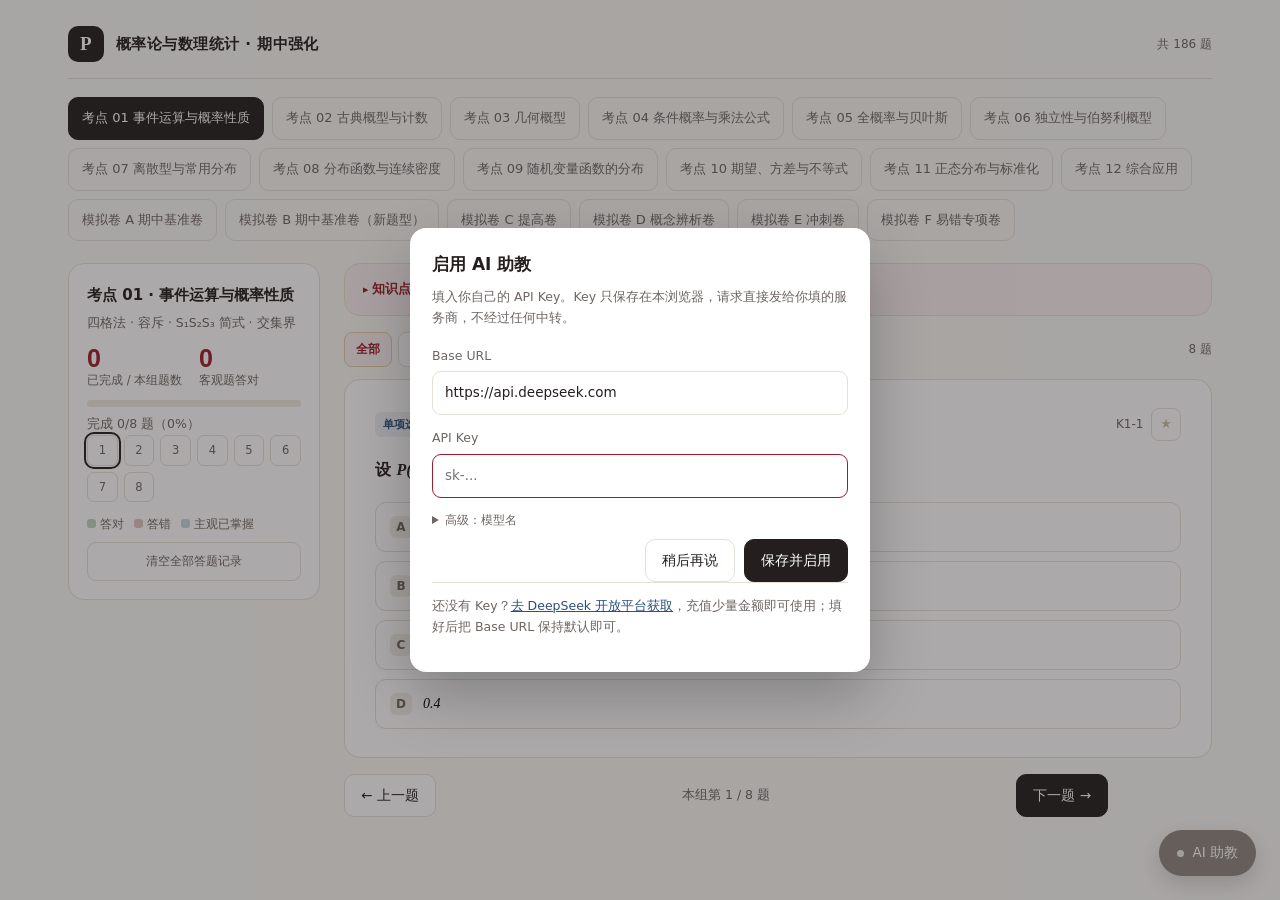
==== commit f46ea245: "feat: 加入 186 题概率论示例，模板适配手机与电脑 - examples/probability：18 板块 186 题的完整示例题库，构建为 docs/index.html - 9 题最小示" ====
--- a/docs/index.html
+++ b/docs/index.html
@@ -2,15 +2,17 @@
 <html lang="zh-CN">
 <head>
 <meta charset="utf-8">
-<meta name="viewport" content="width=device-width, initial-scale=1">
+<meta name="viewport" content="width=device-width, initial-scale=1, viewport-fit=cover">
 <meta name="color-scheme" content="light">
-<title>数据结构与算法 · 期末复习</title>
+<meta name="theme-color" content="#faf9f6">
+<title>概率论与数理统计 · 期中强化</title>
 <style>
 :root{--bg:#faf9f6;--surface:#fff;--ink:#241f1e;--muted:#6d6663;--line:#e5e0d8;--gold:#9E1B2C;--gold-bg:#fbf1f1;--blue:#2c4f7c;--blue-bg:#eef2f7;--green:#2f6b4f;--green-bg:#edf4ef;--red:#a33e32;--red-bg:#fbeeea;--radius:16px}
 *{box-sizing:border-box}
+html{-webkit-text-size-adjust:100%}
 body{margin:0;background:var(--bg);color:var(--ink);font:15px/1.75 "Microsoft YaHei","PingFang SC",system-ui,sans-serif}
 button,input,select,textarea{font:inherit}
-button{cursor:pointer;transition:background .15s,border-color .15s,color .15s}
+button{cursor:pointer;transition:background .15s,border-color .15s,color .15s;touch-action:manipulation;-webkit-tap-highlight-color:transparent}
 button:disabled{cursor:default}
 a{color:var(--blue)}
 .wrap{max-width:1200px;margin:0 auto;padding:26px 28px 46px}
@@ -31,7 +33,7 @@
 .panel p{margin:0;font-size:12.5px;color:var(--muted)}
 .pack-subtitle{font-size:12px;color:var(--muted);margin:0 0 12px;line-height:1.6}
 .stats{display:grid;grid-template-columns:1fr 1fr;gap:10px;margin:12px 0}
-.stat-number{font:26px/1.1 Georgia,serif;color:var(--gold)}
+.stat-number{font:700 25px/1.1 -apple-system,"Segoe UI",Roboto,"PingFang SC",sans-serif;color:var(--gold);font-variant-numeric:lining-nums tabular-nums}
 .stat-label{font-size:11.5px;color:var(--muted);line-height:1.4}
 .progress{height:7px;background:#efeae1;border-radius:99px;overflow:hidden;margin:10px 0 6px}
 .progress span{display:block;height:100%;width:0;background:var(--gold);transition:width .25s}
@@ -109,15 +111,52 @@
 .sol{margin-top:14px;border-top:1px dashed var(--line);padding-top:12px;font-size:13.5px;color:#4d4842;line-height:1.85;display:none}
 .sol.show{display:block}
 .sol b{color:var(--gold)}
+.stem,.sol,.fb,.notes-body{overflow-wrap:break-word}
 .pager{display:flex;align-items:center;justify-content:space-between;gap:10px;margin-top:16px}
 .pager .btn{display:inline-flex;align-items:center;gap:6px}
+@media(min-width:901px) and (max-width:1407px){.has-ai .pager{padding-right:104px}}
 .pos{font-size:12.5px;color:var(--muted)}
 .empty{padding:40px 10px;text-align:center;color:var(--muted);font-size:14px}
-@media(max-width:900px){.layout{display:flex;flex-direction:column}.main{order:1}.sidebar{order:2;position:static}.wrap{padding:20px 16px 36px}.card{padding:20px 18px}
-.tabs{flex-wrap:nowrap;overflow-x:auto;padding-bottom:6px;scrollbar-width:thin}
-.tab{flex:0 0 auto;white-space:nowrap}
-.brand{font-size:14px}.topnote{font-size:11px}}
-@media(max-width:520px){.topnote{display:none}.brand>span:last-child{font-size:13px}.map{grid-template-columns:repeat(8,1fr)}.judge{grid-template-columns:1fr}}
+@media(max-width:900px){
+  .layout{display:flex;flex-direction:column}
+  .main{order:1}
+  .sidebar{order:2;position:static}
+  .wrap{padding:20px 16px calc(84px + env(safe-area-inset-bottom))}
+  .card{padding:20px 18px}
+  .tabs{flex-wrap:nowrap;overflow-x:auto;-webkit-overflow-scrolling:touch;padding-bottom:6px;scrollbar-width:thin}
+  .tab{flex:0 0 auto;white-space:nowrap}
+  .brand{font-size:14px}
+  .topnote{font-size:11px}
+  .pager{position:sticky;bottom:0;z-index:30;margin:14px -16px 0;padding:10px 16px calc(10px + env(safe-area-inset-bottom));
+    background:rgba(250,249,246,.94);-webkit-backdrop-filter:blur(8px);backdrop-filter:blur(8px);border-top:1px solid var(--line)}
+  .pager .btn{min-height:44px}
+  .notes{overflow:hidden}
+}
+@media(max-width:520px){
+  .topnote{display:none}
+  .brand>span:last-child{font-size:13px}
+  .map{grid-template-columns:repeat(8,1fr)}
+  .judge{grid-template-columns:1fr}
+  .wrap{padding:16px 12px calc(80px + env(safe-area-inset-bottom))}
+  .card{padding:18px 14px;min-height:0}
+  .stem{font-size:15.5px;line-height:1.8}
+  .opt{padding:11px 12px}
+  .fillrow label{min-width:100%}
+  .fillrow input{width:100%}
+  .pager{margin-left:-12px;margin-right:-12px;padding-left:12px;padding-right:12px}
+  .pager .btn{flex:1;justify-content:center;padding:11px 10px}
+  .notes{padding:12px 13px}
+  .panel{padding:14px}
+  .tabs{margin:14px -12px 16px;padding:0 12px 6px}
+  .qtop{gap:6px}
+  .qid{margin-left:0}
+}
+@media(max-width:360px){
+  .map{grid-template-columns:repeat(6,1fr)}
+  .wrap{padding:14px 10px calc(80px + env(safe-area-inset-bottom))}
+  .pager{margin-left:-10px;margin-right:-10px;padding-left:10px;padding-right:10px}
+  .tabs{margin-left:-10px;margin-right:-10px;padding-left:10px;padding-right:10px}
+}
 
 .m{font-family:"Cambria Math","Latin Modern Math",Georgia,serif;font-style:italic;white-space:nowrap}
 .m .frac{display:inline-flex;flex-direction:column;vertical-align:middle;text-align:center;margin:0 .18em;font-size:.94em;line-height:1.18}
@@ -140,12 +179,13 @@
 .m sup,.m sub{font-size:.72em}
 .notes .m{font-style:italic}
 .eqi{font-weight:400}
-.eq{display:block;text-align:center;margin:11px 0;font-family:"Cambria Math","Latin Modern Math",Georgia,serif;font-style:italic;line-height:1.95}
+.eq{display:block;text-align:center;margin:11px 0;font-family:"Cambria Math","Latin Modern Math",Georgia,serif;font-style:italic;line-height:1.95;max-width:100%;overflow-x:auto;overflow-y:hidden;scrollbar-width:thin}
 .eq .frac{display:inline-flex;flex-direction:column;vertical-align:middle;text-align:center;margin:0 .22em;line-height:1.2;font-size:.96em}
 .eq .frac .fn{border-bottom:1px solid currentColor;padding:0 .22em}
 .eq .frac .fd{padding:0 .22em}
 .eq sup,.eq sub{font-size:.72em}
 .eq .ovl{text-decoration:overline}
+@media(pointer:coarse){.fillrow input{font-size:16px}}
 </style>
 <style>
 /* AI 助教 · 前端直连版（无后端） */
@@ -156,7 +196,7 @@
 #ai-fab .dot{width:7px;height:7px;border-radius:50%;background:#fff;opacity:.85}
 #ai-fab.off{background:#8d8580;box-shadow:0 8px 22px rgba(36,31,30,.18)}
 
-#ai-panel{position:fixed;top:0;right:0;bottom:0;width:440px;max-width:100vw;z-index:70;display:none;
+#ai-panel{position:fixed;top:0;right:0;bottom:0;width:440px;max-width:100vw;height:100dvh;z-index:70;display:none;
   flex-direction:column;background:var(--surface);border-left:1px solid var(--line);
   box-shadow:-12px 0 40px rgba(36,31,30,.14)}
 #ai-panel.open{display:flex}
@@ -216,10 +256,22 @@
 .ai-modal-hint a{color:var(--blue)}
 .ai-err{color:var(--red);font-size:12px;margin:6px 0 0;display:none}
 
-@media (max-width:900px){.wrap{padding-bottom:96px}}
+@media (max-width:900px){
+  #ai-fab{right:16px;bottom:calc(80px + env(safe-area-inset-bottom))}
+}
 @media (max-width:721px){
-  #ai-fab{right:14px;bottom:14px;padding:10px 15px}
-  #ai-panel{width:100vw}
+  #ai-fab{right:12px;bottom:calc(76px + env(safe-area-inset-bottom));padding:10px 14px}
+  #ai-panel{width:100vw;border-left:none}
+  #ai-panel header{padding-top:calc(12px + env(safe-area-inset-top))}
+  .ai-inputrow{padding-bottom:calc(10px + env(safe-area-inset-bottom))}
+  #ai-setup{padding:12px;align-items:flex-start;overflow-y:auto}
+  .ai-modal-box{margin:auto;border-radius:14px;padding:18px 16px 14px}
+  .ai-msg{max-width:100%}
+  .ai-quick button{padding:6px 12px}
+  #ai-input,.solinput textarea,.ai-field input{font-size:16px}
+  #ai-close{padding:0 8px;font-size:24px}
+  #ai-gear{padding:4px 8px;font-size:17px}
+  #ai-model{max-width:120px}
 }
 
 </style>
@@ -227,8 +279,8 @@
 <body>
 <div class="wrap">
 <header class="topbar">
-  <div class="brand"><span class="brandmark">D</span><span>数据结构与算法 · 期末复习</span></div>
-  <div class="topnote">共 9 题</div>
+  <div class="brand"><span class="brandmark">P</span><span>概率论与数理统计 · 期中强化</span></div>
+  <div class="topnote">共 186 题</div>
 </header>
 
 <nav id="pack-tabs" class="tabs" aria-label="切换板块"></nav>
@@ -252,7 +304,7 @@
 </aside>
 
 <main class="main">
-  <details class="notes" id="pack-notes" open><summary>知识点梳理</summary><div class="notes-body"></div></details>
+  <details class="notes" id="pack-notes"><summary>知识点梳理</summary><div class="notes-body"></div></details>
   <div class="toolbar">
     <div class="filters" id="filters"></div>
     <span id="filter-count" class="filter-count"></span>
@@ -268,12 +320,12 @@
 </div>
 <div id="announcement" role="status" aria-live="polite" style="position:absolute;width:1px;height:1px;overflow:hidden;clip:rect(0 0 0 0)"></div>
 
-<script id="quiz-data" type="application/json">{"packs":[{"id":"A","head":"A","name":"绪论与复杂度","subtitle":"大 O 记号、常见量级、均摊分析","notes":"**大 O 只保留增长最快的项，并忽略常数因子。**\n\n- $O(1) < O(\\log n) < O(n) < O(n\\log n) < O(n^2) < O(2^n)$\n- 顺序表按下标访问是 $O(1)$，插入/删除平均 $O(n)$\n- 单链表插入/删除本身 $O(1)$，但定位到位置仍是 $O(n)$\n\n易错：$O(2n)$ 与 $O(n)$ 同阶；$O(n^2)$ 不一定比 $O(n\\log n)$ 慢，要看常数与规模。"},{"id":"B","head":"B","name":"线性表","subtitle":"顺序表、单链表、栈与队列","notes":"**线性表的核心是「逻辑相邻」与「物理相邻」是否一致。**\n\n- 顺序表：随机访问 $O(1)$，插入删除 $O(n)$\n- 单链表：按位置访问 $O(n)$，已知前驱时插入删除 $O(1)$\n- 头插法建表得到逆序，尾插法得到原序\n- 栈后进先出，队列先进先出；用两个栈可以模拟队列"},{"id":"C","head":"C","name":"树与 Huffman","subtitle":"二叉树性质、遍历、Huffman 编码","notes":"**二叉树常用性质**\n\n- 第 $i$ 层最多 $2^{i-1}$ 个结点\n- 高度为 $h$ 的二叉树最多 $2^h-1$ 个结点\n- 叶子数 $n_0$ 与度为 2 的结点数 $n_2$ 满足 $n_0=n_2+1$\n\n**Huffman 树**：每次取权值最小的两棵树合并，带权路径长度 $WPL=\\sum w_i l_i$ 最小。"},{"id":"D","head":"D","name":"图","subtitle":"存储、遍历、最短路","notes":"**图的两种基本存储**\n\n- 邻接矩阵：空间 $O(n^2)$，判断两点是否相邻 $O(1)$\n- 邻接表：空间 $O(n+e)$，适合稀疏图\n\n**遍历**：DFS 借助栈（或递归），BFS 借助队列；两者时间都是 $O(n+e)$。\n\n**最短路**：Dijkstra 适用于非负权，Floyd 求任意两点间最短路，$O(n^3)$。"}],"questions":[{"id":"A1","type":"choice","points":5,"stem":"下列关于算法复杂度的说法，正确的是：","options":[["A","$O(1)$ 表示算法执行时间为 0"],["B","$O(n)$ 与 $O(2n)$ 是同阶无穷大"],["C","$O(n^2)$ 在任何规模下都比 $O(n\\log n)$ 快"],["D","空间复杂度与输入规模无关"]],"answer":"B","solution":"**考点**：大 O 的常数因子可忽略。\n\n- A 错：$O(1)$ 指执行时间不随规模增长，不是 0。\n- B 对：$2n$ 与 $n$ 只差常数因子。\n- C 错：小规模时低阶项和常数可能占优，不能一概而论。\n- D 错：空间复杂度通常也随输入规模增长。","pack":"A"},{"id":"A2","type":"judge","points":4,"stem":"在长度为 $n$ 的顺序表中插入一个元素，平均需要移动约 $n/2$ 个元素。","answer":"对","solution":"**考点**：顺序表插入的期望移动次数。\n\n在 $n+1$ 个可插入位置中等概率选择，平均移动次数为 $\\frac{1}{n+1}\\sum_{i=1}^{n}(n-i+1)=\\frac{n}{2}$，因此时间复杂度为 $O(n)$。","pack":"A"},{"id":"B1","type":"fill","points":6,"stem":"用头插法把 $n$ 个结点依次插入单链表，建表的时间复杂度为 ____。","fields":[{"label":"时间复杂度","a":"O(n)","alt":["o(n)"]}],"solution":"**考点**：头插法每次都在表头插入，单次 $O(1)$。\n\n$n$ 次插入合计 $O(n)$。注意头插法得到的次序与输入相反。","pack":"B"},{"id":"B2","type":"choice","points":5,"stem":"元素依次以 1、2、3、4 入栈，入栈过程中允许出栈，则不可能得到的输出序列是：","options":[["A","1 2 3 4"],["B","4 3 2 1"],["C","3 1 2 4"],["D","2 3 4 1"]],"answer":"C","solution":"**考点**：栈的合法出栈序列。\n\nC 中 3 先出栈时，1、2 仍在栈内且 2 在 1 之上，接下来只能先出 2 再出 1，不可能先出 1。\n\n其余均可构造：B 全部入栈再出；D 入 1、2，出 2，入 3 出 3，入 4 出 4，出 1。","pack":"B"},{"id":"B3","type":"subjective","points":10,"stem":"写出将带头结点的单链表就地逆置的核心步骤，并给出时间复杂度与空间复杂度。","solution":"**评分点（共 10 分）**\n\n- 断开原链：把头结点的 next 置空，用指针 p 保存第一个数据结点（2 分）\n- 循环遍历：每步先用 q 暂存 p 的后继，再把 p 头插到表头（4 分）\n- 推进指针：p = q，直到 p 为空（2 分）\n- 复杂度：时间 $O(n)$，空间 $O(1)$（2 分）\n\n**易错**：不暂存后继会断链；忘记把原头结点 next 置空会形成环。","pack":"B"},{"id":"C1","type":"fill","points":5,"stem":"一棵有 15 个结点的满二叉树，其高度为 ____（根结点高度记为 1）。","fields":[{"label":"高度","a":"4","kind":"num"}],"solution":"**考点**：满二叉树结点数与高度的关系。\n\n$2^h-1=15$，解得 $h=4$。","pack":"C"},{"id":"C2","type":"subjective","points":10,"stem":"给定权值集合 $\\{1,2,3,4,5\\}$，构造 Huffman 树并求其带权路径长度 $WPL$。","solution":"**评分点（共 10 分）**\n\n- 合并顺序正确：$1+2=3$，$3+3=6$，$4+5=9$，$6+9=15$（4 分）\n- 画出或写出树形结构（3 分）\n- 各叶子深度：1、2 为 3 层；3、4、5 为 2 层（2 分）\n- $WPL=1\\times3+2\\times3+3\\times2+4\\times2+5\\times2=33$（1 分）\n\n**易错**：合并后要把新结点放回集合重新排序，不能按原顺序一路合并。","pack":"C"},{"id":"D1","type":"choice","points":5,"stem":"对图进行广度优先遍历时，通常借助的数据结构是：","options":[["A","栈"],["B","队列"],["C","优先队列"],["D","并查集"]],"answer":"B","solution":"**考点**：遍历与辅助结构。\n\nBFS 按层扩展，先访问的顶点先扩展，符合先进先出，用队列。DFS 用栈。","pack":"D"},{"id":"D2","type":"fill","points":6,"stem":"用邻接表存储含 $n$ 个顶点、$e$ 条边的无向图，所需空间为 ____（用 $n,e$ 表示）。","fields":[{"label":"空间复杂度","a":"O(n+e)","alt":["o(n+e)","O(n + e)"]}],"solution":"**考点**：邻接表的空间开销。\n\n顶点表 $n$ 项，每条边在无向图中出现两次，共 $2e$ 个边结点，合计 $O(n+e)$。","pack":"D"}]}</script>
+<script id="quiz-data" type="application/json">{"packs":[{"id":"K1","head":"考点 01","name":"事件运算与概率性质","subtitle":"四格法 · 容斥 · S₁S₂S₃ 简式 · 交集界","notes":"\n**事件语言**：$A\\cup B$ 至少一个；$AB$ 同时；$A-B=A\\bar B$ 只有 A；$A\\bar B\\cup\\bar AB$ 恰有一个。\n\n**上划线怎么看（全章最容易混的一处）**：\n- $\\bar A\\,\\bar B$：两条**短**线，各盖住一个字母 $\\Rightarrow$「$A$ 不发生」**且**「$B$ 不发生」。\n- $\\overline{AB}$：一条**长**线，盖住整块 $AB$ $\\Rightarrow$「$A$ 与 $B$ 同时发生」不成立 $\\Rightarrow$ 至少一个不发生。\n\n两者正好是德摩根的一对：\n$\\bar A\\,\\bar B=\\overline{A\\cup B}$（都不发生 = 并非至少一个发生），\n$\\overline{AB}=\\bar A\\cup\\bar B$（不同时发生 = 至少一个不发生）。\n\n**口诀**：线长盖谁，谁就整体取反；线短各自盖，先各自取反再取交。\n算数值时：$P(\\bar A\\,\\bar B)=1-P(A\\cup B)$，而 $P(\\overline{AB})=1-P(AB)$，**两者一般不相等**。\n\n**必背三条**：\n- $P(A\\cup B)=P(A)+P(B)-P(AB)$\n- $P(A-B)=P(A)-P(AB)$\n- $P(\\bar A)=1-P(A)$\n\n**三事件速算**（考场上比画韦恩图快）：令 $S_1=\\sum P$，$S_2=\\sum P(\\text{两两交})$，$S_3=P(ABC)$，则\n恰好一个 $=S_1-2S_2+3S_3$；恰好两个 $=S_2-3S_3$；至少两个 $=S_2-2S_3$。\n\n**四格法**：设 $u=P(AB)$、$v=P(A\\bar B)$、$w=P(\\bar AB)$、$z=P(\\bar A\\bar B)$，四项非负、和为 1。则\n$P(A)=u+v$，$P(B)=u+w$，$P(\\bar A\\bar B)=z$，**独立 $\\Leftrightarrow uz=vw$**。\n条件概率在四格里就是「行内做比」：$P(A\\mid\\bar B)=\\dfrac{v}{v+z}$。\n\n**交集界**：$\\max(0,P(A)+P(B)-1)\\le P(AB)\\le\\min(P(A),P(B))$。\n"},{"id":"K2","head":"考点 02","name":"古典概型与计数","subtitle":"分房 · 抽签 · 圆排列 · 配对问题","notes":"\n**两大前提**：样本点有限、等可能。缺一个就不能用古典概型。\n\n**四种抽取口径**（从 $N$ 个中取 $n$ 个）：\n- 不放回且有序：$A_N^n=\\dfrac{N!}{(N-n)!}$\n- 不放回且无序：$\\binom{N}{n}$\n- 放回且有序：$N^n$\n- 放回且无序：各多重集**不等可能**，不能直接用计数做分母\n\n**高频模型**：\n- 分房：$n$ 人进 $m$ 房共 $m^n$ 种；每房至多一人 $\\dfrac{A_m^n}{m^n}$。\n- 抽签：不放回时任一固定位置抽到目标签的概率恒为 $\\dfrac{1}{N}$（与顺序无关）。\n- 圆排列：$n$ 人围坐 $(n-1)!$；两人相邻 $2(n-2)!$，概率 $\\dfrac{2}{n-1}$。\n- 排队间隔：$n$ 人一排，甲乙之间恰 $k$ 人概率 $\\dfrac{2(n-k-1)}{n(n-1)}$。\n- 错排：$n$ 封信全装错 $D_n=n!\\sum_{k=0}^{n}\\dfrac{(-1)^k}{k!}$；恰 $k$ 封装对 $=\\binom{n}{k}D_{n-k}$。\n\n**易错**：分子分母必须同一口径；「至少」优先取补。\n"},{"id":"K3","head":"考点 03","name":"几何概型","subtitle":"面积比 · 会面 · 断棒 · 角度区域","notes":"\n**公式**：$P(A)=\\dfrac{m(A)}{m(\\Omega)}$，长度／面积／体积之比。\n\n**会面模板**：两人在 $[0,T]$ 独立均匀到达，先到者等 $d$：\n$$P=1-\\left(\\frac{T-d}{T}\\right)^2$$\n只算「甲等乙」一侧时，再除以 2。\n\n**断棒模板**：长度 $l$ 上取两断点 $x<y$，三段 $x,\\ y-x,\\ l-y$。\n成三角形 $\\Leftrightarrow$ 每段 $<l/2$，有利面积 $l^2/8$，总 $l^2/2$，故 $P=1/4$。\n\n**角度型**：区域是圆／半圆时，把「夹角 $<\\theta$」化成 $y<kx$（$k=\\tan\\theta$），再用**扇形减三角形**算面积，不要直接目测。\n\n**易错**：单点概率为 0，但事件并非不可能；「随机」必须落实成均匀取点。\n"},{"id":"K4","head":"考点 04","name":"条件概率与乘法公式","subtitle":"方向别搞反 · 乘法链 · 抽签的条件性","notes":"\n**定义**：$P(A\\mid B)=\\dfrac{P(AB)}{P(B)}$，$P(B)>0$。\n\n**乘法链**：$P(A_1A_2\\cdots A_n)=P(A_1)P(A_2\\mid A_1)\\cdots P(A_n\\mid A_1\\cdots A_{n-1})$。\n每一步的**分母是当前剩余总数**，分子随已取走的颜色动态变化。\n\n**条件概率也是概率**：固定 $B$ 后，$P(\\cdot\\mid B)$ 满足全部三条公理，因此\n$P(\\bar A\\mid B)=1-P(A\\mid B)$、$P(A\\cup C\\mid B)=P(A\\mid B)+P(C\\mid B)-P(AC\\mid B)$。\n\n**两条铁律**：\n- $P(A\\mid B)$ 与 $P(B\\mid A)$ 分母不同，一般**不相等**。\n- $P(A\\mid B)+P(A\\mid\\bar B)=1$ **不成立**（成立的是 $P(A\\mid B)+P(\\bar A\\mid B)=1$）。\n\n**抽签的边际性**：不放回抽样中「第 $k$ 次取到某色」的概率与 $k$ 无关；但**条件概率会变**，不要混。\n"},{"id":"K5","head":"考点 05","name":"全概率与贝叶斯","subtitle":"划分 · 两阶段抽检 · 检测问题 · 假阳性","notes":"\n**全概率**（$\\{B_i\\}$ 是划分：两两互斥、并为 $\\Omega$）：\n$$P(A)=\\sum_i P(B_i)P(A\\mid B_i)$$\n\n**贝叶斯**：\n$$P(B_j\\mid A)=\\frac{P(B_j)P(A\\mid B_j)}{\\sum_i P(B_i)P(A\\mid B_i)}=\\frac{\\text{分子}}{\\text{全概率}}$$\n\n**方向判断**：知道来源求结果 $\\to$ 全概率；知道结果反查来源 $\\to$ 贝叶斯。\n路径上**相乘**，互斥路径之间**相加**。\n\n**两阶段抽检模板**（近年高频）：第一次抽到不合格后「从同一条生产线再抽一件」，说明第二次的条件概率仍用该线的不合格率，且两次独立，故\n$P(\\text{拒收}\\mid \\text{线 }i)=p_i^2$，再对生产线用全概率。**千万不要**把第二次写成全体不合格率。\n\n**检测问题**：患病率很低时，阳性者中真患者比例可能很低（基础率谬误）。答题必须写出\n$P(+\\mid \\text{病})$ 与 $P(+\\mid\\text{健康})$ 两个数。\n"},{"id":"K6","head":"考点 06","name":"独立性与伯努利概型","subtitle":"相互独立 · 系统可靠度 · 等比级数","notes":"\n**定义**：$A,B$ 独立 $\\Leftrightarrow P(AB)=P(A)P(B)$。独立事件**各取补后仍独立**。\n\n**三个事件相互独立**要 4 条等式全成立：三条两两乘积 + 一条三重乘积。\n**两两独立推不出相互独立**（经典反例：掷两枚硬币，$A$=第一枚正，$B$=第二枚正，$C$=两枚同面）。\n\n**至少一个发生**：$P\\left(\\bigcup A_i\\right)=1-\\prod(1-P(A_i))$，这是全课程最好用的一条。\n\n**系统可靠度**：串联相乘、并联取补。\n两个元件并联：$1-(1-p)^2$；再与第三个串联，整体乘 $p$。\n\n**轮流制**：一轮双方都没结束的概率记 $q$，则先手胜率 $\\dfrac{p_1}{1-q}$（等比级数）。\n"},{"id":"K7","head":"考点 07","name":"离散型与常用分布","subtitle":"二项 · 几何 · 负二项 · 超几何 · 泊松","notes":"\n**五种分布，认准「固定次数」还是「等第几次」**：\n\n- 0-1：$P(X=1)=p$；$E=p$，$D=pq$。\n- 二项 $B(n,p)$：**固定 $n$ 次**中成功 $k$ 次，$P=\\binom nk p^kq^{n-k}$；$E=np$，$D=npq$。\n- 几何 $G(p)$：**首次成功所需的次数**，从 1 开始，$P=q^{k-1}p$；$E=\\dfrac1p$，$D=\\dfrac q{p^2}$。\n- 负二项：**第 $r$ 次成功**所需总次数，$P=\\binom{k-1}{r-1}p^rq^{k-r}$；$E=\\dfrac rp$。\n- 超几何：$N$ 中 $M$ 个目标，不放回取 $n$，$P=\\dfrac{\\binom Mk\\binom{N-M}{n-k}}{\\binom Nn}$；$E=n\\dfrac MN$。\n- 泊松 $P(\\lambda)$：$P=\\dfrac{\\lambda^k}{k!}e^{-\\lambda}$；$E=D=\\lambda$。\n\n**三个「别搞混」**：\n- 「固定 5 次里中 3 次」是二项；「第 5 次才中第 3 次」是负二项；「第 5 次才首次中」是几何。\n- 超几何 vs 二项：**放回用二项，不放回用超几何**；$n/N$ 很小才能近似。\n- 二项 → 泊松：$n$ 大、$p$ 小、$\\lambda=np$ 适中。\n\n**几何的尾部最有用**：$P(X>m)=q^m$，$P(X\\ge m)=q^{m-1}$。\n"},{"id":"K8","head":"考点 08","name":"分布函数与连续密度","subtitle":"三条件 · 分段拼接 · 跳跃 · 混合型","notes":"\n**分布函数** $F(x)=P(X\\le x)$，判定三条件：单调不减、**右连续**、$F(-\\infty)=0,\\ F(+\\infty)=1$。\n\n**八个区间概率**（左端点是否扣、右端点是否计，按事件定义判断）：\n- $P(X<a)=F(a-)$，$P(X=a)=F(a)-F(a-)$\n- $P(a<X\\le b)=F(b)-F(a)$\n- $P(a\\le X\\le b)=F(b)-F(a-)$\n- $P(a<X<b)=F(b-)-F(a)$\n\n**连续型**：$F(x)=\\int_{-\\infty}^{x}f$，$P(X=a)=0$，在连续点 $F'=f$。\n密度**可以大于 1**，只需非负且积分为 1。\n\n**分段拼接三条检查**：接点两侧相等（连续性）、每段单调、两端极限 0 与 1。\n**只要求右连续**——左侧允许跳跃，跳跃高度就是该点的概率。\n\n**混合型**：既有连续部分又有点质量（如交通灯等待时间、$\\min(X,c)$）。做题先找跳点，再写分段。\n"},{"id":"K9","head":"考点 09","name":"随机变量函数的分布","subtitle":"分布函数法 · 单调公式 · 平方 · 截断","notes":"\n**万能路径**：先写 $F_Y(y)=P(g(X)\\le y)$，再与 $X$ 的取值范围取交，最后求导。\n\n**单调可导时**（$g'$ 不变号）：\n$$f_Y(y)=\\frac{f_X\\big(g^{-1}(y)\\big)}{\\big|g'\\big(g^{-1}(y)\\big)\\big|}$$\n线性特例：$f_{aX+b}(y)=\\dfrac1{|a|}f_X\\left(\\dfrac{y-b}{a}\\right)$。\n\n**非单调必须分支**，且只看**落在支持集内**的原像：\n- $Y=X^2$：$f_Y(y)=\\dfrac{f_X(\\sqrt y)+f_X(-\\sqrt y)}{2\\sqrt y}$，$y>0$。\n- $Y=|X|$：$f_Y(y)=f_X(y)+f_X(-y)$，$y>0$。\n\n**截断产生点质量**：\n$$P\\big(\\min(X,c)=c\\big)=1-F_X(c-),\\qquad P\\big(\\max(X,c)=c\\big)=F_X(c)$$\n截断后**既非离散也非连续**，是混合型，必须单独写出跳点的概率。\n\n**概率积分变换**：$F_X$ 连续时 $F_X(X)\\sim U(0,1)$；反过来 $F^{-1}(U)$ 的分布函数就是 $F$。\n"},{"id":"K10","head":"考点 10","name":"期望、方差与不等式","subtitle":"矩 · 阶乘矩 · 尾部求和 · 切比雪夫","notes":"\n**定义与性质**：\n- $E(aX+b)=aE(X)+b$，$D(aX+b)=a^2D(X)$。\n- $E(X+Y)=E(X)+E(Y)$ **不需要独立**；$D(X+Y)=D(X)+D(Y)$ **需要独立**（或至少不相关）。\n- $E(X^2)=D(X)+[E(X)]^2$。\n\n**函数期望不必先求分布**：$E[g(X)]=\\int g f$ 或 $\\sum g(x_i)p_i$。\n\n**两个高效工具**：\n- 非负整数型：$E X=\\sum_{j\\ge0}P(X>j)$。\n- 尾部积分：$E X=\\int_0^{\\infty}P(X>t)\\,dt$。\n\n**阶乘矩**：二项 $E[(X)_r]=(n)_rp^r$，泊松 $E[(X)_r]=\\lambda^r$；再配合 $X^2=(X)_2+X$ 反解方差。\n\n**切比雪夫**（$D$ 有限，$\\varepsilon>0$）：\n$$P(|X-EX|\\ge\\varepsilon)\\le\\frac{DX}{\\varepsilon^2}$$\n它只给**界**，不给精确值；下界为负时取 0。已知正态时才可算精确概率。\n"},{"id":"K11","head":"考点 11","name":"正态分布与标准化","subtitle":"标准化 · 对称性 · 区间概率 · 正态可加","notes":"\n**标准化**：$Z=\\dfrac{X-\\mu}{\\sigma}\\sim N(0,1)$，注意**第二个参数是方差**，除的是标准差。\n\n$$P(a\\le X\\le b)=\\Phi_0\\!\\left(\\frac{b-\\mu}{\\sigma}\\right)-\\Phi_0\\!\\left(\\frac{a-\\mu}{\\sigma}\\right)$$\n$$P(|X-\\mu|<c)=2\\Phi_0\\!\\left(\\frac c\\sigma\\right)-1$$\n\n**对称性**：$\\Phi_0(-z)=1-\\Phi_0(z)$；$P(X\\le\\mu)=\\dfrac12$。\n\n**常背数值**：$\\Phi_0(1)=0.8413$，$\\Phi_0(1.645)=0.95$，$\\Phi_0(1.96)=0.975$，$\\Phi_0(2)=0.9772$，$\\Phi_0(3)=0.9987$。\n一倍、两倍、三倍标准差内约为 $0.6827,\\ 0.9545,\\ 0.9973$。\n\n**可加性**：$X\\sim N(\\mu_1,\\sigma_1^2)$、$Y\\sim N(\\mu_2,\\sigma_2^2)$ 独立 $\\Rightarrow X+Y\\sim N(\\mu_1+\\mu_2,\\sigma_1^2+\\sigma_2^2)$。\n\n**两步套路**（近年最爱考）：先用正态算出「单次合格概率」$p$，再把「$n$ 次中至少 $k$ 次合格」建成二项尾部。\n"},{"id":"K12","head":"考点 12","name":"综合应用","subtitle":"递推 · 停止规则 · 混合分布 · 最优化","notes":"\n**递推三步**：定义状态与初值 $\\to$ 对上一步用全概率列出一阶差分 $\\to$ 解不动点、作差化等比。\n\n两状态通用式（$a$＝上轮在同侧仍留、$b$＝上轮在对侧跳过来）：\n$$p_{n+1}=b+(a-b)p_n,\\qquad p_n=p^*+(a-b)^n(p_0-p^*),\\quad p^*=\\frac{b}{1-a+b}$$\n\n**赌徒输光**（总资金 $N$，起始 $i$，赢率 $p$）：\n$$W_i=\\begin{cases} \\dfrac iN, & p=\\dfrac12 \\\\[6pt] \\dfrac{1-(q/p)^i}{1-(q/p)^N}, & p\\ne\\dfrac12\\end{cases}$$\n\n**分赌本**：甲还需 $a$ 局、乙还需 $b$ 局，补齐 $a+b-1$ 局虚拟结果，甲赢当且仅当其中至少 $a$ 胜。\n\n**混合分布**：按来源加权\n$$F=\\sum w_iF_i,\\qquad S=\\sum w_iS_i,\\qquad E X=\\sum w_i\\mu_i$$\n反查来源时把 $S_i(t)$ 当似然用贝叶斯。\n\n**报童模型**：售价 $r$、进价 $c$，需求连续分布 $F$，最优进货量满足\n$$F(y^*)=\\frac{r-c}{r}$$\n即「临界分位点」。\n"},{"id":"MA","head":"模拟卷 A","name":"期中基准卷","subtitle":"12 单选 + 3 解答 · 100 分 · 90 分钟","notes":"\n**整卷结构**（与 24–25、25–26 两套真题一致）：\n\n- 一、单项选择题：12 题 × 5 分 = 60 分\n- 二、解答题：第 1 题 12 分、第 2 题 12 分、第 3 题 16 分 = 40 分\n- 总分 100 分，建议 90 分钟闭卷完成。\n\n**本卷定位**：把两章的基础题型完整走一遍，难度对标 24–25 卷。**先做这套摸底线**，再上 C、D、E 三套提高卷。\n\n**时间分配建议**：选择 35 分钟，解答 50 分钟，检查 5 分钟。\n\n**答题顺序**：先做会做的选择，把卡住的标记跳过；解答题按「13 → 14 → 15」顺序做，最后一道是连续型综合，分步给分，写一步得一步。\n"},{"id":"MB","head":"模拟卷 B","name":"期中基准卷（新题型）","subtitle":"12 单选 + 3 解答 · 100 分 · 90 分钟","notes":"\n**本卷定位**：对标 25–26 卷（线上机考版），题目场景更新，压轴题考 Pareto 分布。\n\n**与 A 卷的区别**：\n- 选择题更偏「判断哪个说法正确」，需要逐个验证，不能靠套公式；\n- 解答题第 1 题要求写出**样本空间**并用集合表示事件（新增题型，占分不少）；\n- 第 3 题是重尾分布，考「方差存在的参数条件」与对数变换，是本卷的分水岭。\n\n**得分策略**：\n- 前 10 题尽量全对（50 分）；\n- 解答第 1 题是送分题，样本空间写全就给分；\n- 第 3 题的 (a) 问几乎是白给（$6$ 分），(b)(c) 能写多少写多少。\n"},{"id":"MC","head":"模拟卷 C","name":"提高卷","subtitle":"多步综合 · 计算量加大 · 100 分 / 90 分钟","notes":"\n**本卷定位**：难度高于真题平均线，用来把「会做但不熟」的题型练到条件反射。\n\n**三个新增考点**：\n- 选择题第 2 题是**曲线与直线围面积的几何概型**，要解 $b\\le a^2$ 这种非线性不等式；\n- 第 4 题是**三门问题**，考条件概率的方向，答错的人多半把「主持人开门」当成随机事件；\n- 第 14 题是**递推**，必须自己写出一阶差分并解不动点。\n\n**做法建议**：\n- 限时 90 分钟，卡住的题超过 3 分钟就跳过；\n- 做完先别看解析，把错题重算一遍再看；\n- 若某题连续两次算错，回到对应考点把「梳理」那段重读一遍。\n\n**分数参照**：60 分以下说明基础题型还不熟，先回去做 A、B 卷；75 分以上可以上 E 卷。\n"},{"id":"MD","head":"模拟卷 D","name":"概念辨析卷","subtitle":"12 道判断型选择 · 专治「好像对」","notes":"\n**本卷定位**：不与计算较劲，专门拆概念。12 道选择题全部是「下列说法正确的是／错误的是」，覆盖历年卷子里出现频率最高的 12 组混淆点。\n\n**为什么单独做一套**：\n历年真题里，选择题失分的主因不是不会算，而是**概念边界模糊**——把「互斥」当「独立」、把「密度」当「概率」、把「不相关」当「独立」。这类错误一旦形成，计算再熟也会反复丢分。\n\n**做题方式**：\n- 每道题先在心里给每个选项判「对／错」，并想一个**反例**；\n- 想不出反例的选项，才算「可能是对的」；\n- 对完答案后，把错的那条抄到笔记本上，考前只看这一页。\n\n**配套**：本卷与考点梳理里的「易错清单」一一对应，做完再回看那几段，效果最好。\n"},{"id":"ME","head":"模拟卷 E","name":"冲刺卷","subtitle":"压轴难度 · 证明与建模 · 100 分 / 90 分钟","notes":"\n**本卷定位**：比真题难一档，题目多来自两章习题课的「综合题」与历年压轴。\n\n**四道题需要用「建模」而不是「套公式」**：\n- 第 1 题火柴盒（Banach 问题），要把「首次发现一盒空」翻译成路径计数；\n- 第 2 题赌徒输光，要解二阶差分方程；\n- 第 4 题泊松稀释，要会做无穷级数求和；\n- 第 15 题带无界支撑的密度，要判断广义积分收敛性。\n\n**分数参照**：能拿到 70 分以上，期中进前 20% 没问题；50–70 分说明综合能力够用，把错题吃透即可；50 分以下不必慌，先保证 A、B 两卷满分更划算。\n\n**使用建议**：这张卷子不要限时做第一遍，允许查笔记；第二遍再限时，效果更好。\n"},{"id":"MF","head":"模拟卷 F","name":"易错专项卷","subtitle":"12 个高频陷阱 · 每题都有「差一点」的干扰项","notes":"\n**本卷定位**：难度中等，但**每一题都埋了坑**。目的是把「会做却做错」的那部分分数捞回来。\n\n**十二个坑依次是**：\n1. 独立求差事件，误用 $P(A-B)=P(A)-P(B)$\n2. 正态标准化，除方差而不是除标准差\n3. 条件区间概率，忘记同时压缩分子分母\n4. 二项「至少一次」，忘记取补\n5. 指数参数是率不是均值\n6. 几何方差分母是 $p^2$\n7. 泊松取补时漏掉 $k=0$\n8. 均匀方差是 $\\dfrac{(b-a)^2}{12}$\n9. 三事件容斥漏掉 $+P(ABC)$\n10. 「至少一次」与「恰好一次」混淆\n11. 混合分布期望漏掉权重\n12. 条件概率方向做反\n\n**用法**：做完对答案，错的题在旁边写下「我踩的是第几个坑」。考前只看这十二行。\n"}],"questions":[{"id":"K1-1","type":"choice","stem":"设 $P(A)=0.6$，$P(B)=0.5$，$P(A\\cup B)=0.8$，则 $P(A-B)=$____。","options":[["A","$0.1$"],["B","$0.2$"],["C","$0.3$"],["D","$0.4$"]],"answer":"C","solution":"**第 1 步　先认清「$A-B$」到底指哪一块。**\n$A-B$ 读作「$A$ 发生而 $B$ 不发生」，写成集合就是 $A\\bar B$。它**不是**「$A$ 减掉整个 $B$」，而是「$A$ 里挖掉与 $B$ 重叠的那一块」。\n$$A-B=A\\bar B=A-AB$$\n\n**第 2 步　题目没给交集，先用加法公式把它反解出来。**\n$$P(A\\cup B)=P(A)+P(B)-P(AB)$$\n把已知代入：\n$$0.8=0.6+0.5-P(AB)\\ \\Rightarrow\\ P(AB)=1.1-0.8=0.3$$\n\n**第 3 步　再代减法公式。**\n$$P(A-B)=P(A)-P(AB)=0.6-0.3=0.3$$\n\n**第 4 步　用四格图整体核对（这一步能兜住所有算错）。**\n四个格子是：$AB$、$A\\bar B$、$\\bar AB$、$\\bar A\\bar B$，它们互斥且拼满全集。\n\n- $P(AB)=0.3$\n- $P(A\\bar B)=P(A)-P(AB)=0.6-0.3=0.3$ ← 本题所求\n- $P(\\bar AB)=P(B)-P(AB)=0.5-0.3=0.2$\n- $P(\\bar A\\bar B)=1-P(A\\cup B)=1-0.8=0.2$\n\n四格相加 $0.3+0.3+0.2+0.2=1$ ✓，说明没有任何一块算错。\n\n**错项是怎么来的**\n- $0.1$：写成了 $P(A)-P(B)=0.6-0.5$，把「重叠部分」当成了「整个 $B$」。\n- $0.2$：正好是 $P(\\bar AB)$，那是「只有 $B$」，方向反了。\n- $0.4$：把 $P(A\\cup B)-P(B)=0.8-0.5$ 当答案，那是「只有 $A$ 但不含 $AB$」的错误拼法。\n\n**一句话记住**：见到 $A-B$，先在草稿上写 $P(A)-P(AB)$，不要写 $P(A)-P(B)$。","pack":"K1"},{"id":"K1-2","type":"choice","stem":"设 $P(A)=0.5$，$P(B)=0.4$，$P(A\\cup B)=0.7$，则 $P(\\bar A\\,\\bar B)=$____。","options":[["A","$0.2$"],["B","$0.3$"],["C","$0.5$"],["D","$0.7$"]],"answer":"B","solution":"**第 1 步　先只盯着横线看，别急着算。**\n题目是 $\\bar A\\,\\bar B$：**两条短线**，一条盖 $A$、一条盖 $B$。它表示两个条件同时成立——\n「$A$ 不发生」**并且**「$B$ 不发生」。\n\n如果写成 $\\overline{AB}$（一条长线盖住整块 $AB$），意思完全不同：「$A$ 与 $B$ 同时发生」这件事不成立，也就是**至少有一个不发生**。\n\n**第 2 步　用一句大白话翻译成德摩根。**\n「$A$ 不发生且 $B$ 不发生」= 「$A$、$B$ 两个都没有」= 「并非『至少有一个发生』」，也就是\n$$\\bar A\\,\\bar B=\\overline{A\\cup B}$$\n\n**第 3 步　整体取补，一步出结果。**\n$$P(\\bar A\\,\\bar B)=P\\big(\\overline{A\\cup B}\\big)=1-P(A\\cup B)=1-0.7=0.3$$\n\n**第 4 步　换一条路验算（防「口诀记反」）。**\n先由加法公式得 $P(AB)=0.5+0.4-0.7=0.2$，再用四格恒等式\n$$P(\\bar A\\bar B)=1-P(A)-P(B)+P(AB)=1-0.5-0.4+0.2=0.3\\ ✓$$\n\n**第 5 步　顺手把「如果题目换成长线」算一遍，体会差别。**\n若问的是 $P(\\overline{AB})$（一条长线）：\n$$P(\\overline{AB})=1-P(AB)=1-0.2=0.8$$\n本题若答 $0.8$，就完全跑偏了——同一组数据，短线和长线差出 $0.5$，所以**记号看错必错，且错得很远**。\n\n**错项是怎么来的**\n- $0.2=P(AB)$：把「两个都不发生」当成了「两个都发生」。\n- $0.5=P(A)$：用不上 $B$ 的信息。\n- $0.7=P(A\\cup B)$：没取补，直接把并集概率搬过来——这正是把 $\\bar A\\bar B$ 与 $\\overline{AB}$ 混为一谈时的典型结果。\n\n**一句话记住**：**短线各自盖 $=$ 各自取反再取交；长线整块盖 $=$ 整体取反。** 前者算 $1-P(A\\cup B)$，后者算 $1-P(AB)$。","pack":"K1"},{"id":"K1-3","type":"choice","stem":"设 $P(A)=P(B)=P(C)=\\dfrac14$，$P(AB)=P(BC)=P(CA)=\\dfrac18$，$P(ABC)=\\dfrac1{16}$，则 $A,B,C$ 中**恰好一个**发生的概率为____。","options":[["A","$\\dfrac18$"],["B","$\\dfrac3{16}$"],["C","$\\dfrac14$"],["D","$\\dfrac5{16}$"]],"answer":"B","solution":"**第 1 步　把「恰好一个」拆成三块互斥的事件。**\n$$\\{\\text{恰好一个}\\}=\\{\\text{只 }A\\}\\cup\\{\\text{只 }B\\}\\cup\\{\\text{只 }C\\}$$\n三块互斥，所以概率可以直接相加。问题变成：怎么算「只 $A$」。\n\n**第 2 步　先算「只 $A$」：从 $A$ 出发，扣掉与别人重叠的部分。**\n$A$ 里面装了三类人：只订 $A$、$A$ 与 $B$ 重叠、$A$ 与 $C$ 重叠。于是先做\n$$P(A)-P(AB)-P(AC)$$\n但这一步有毛病：$ABC$ 那一块（三个都发生）既在 $AB$ 里、又在 $AC$ 里，被扣了**两次**，需要加回一次：\n$$P(\\text{只 }A)=P(A)-P(AB)-P(AC)+P(ABC)$$\n代入：\n$$=\\frac14-\\frac18-\\frac18+\\frac1{16}=\\frac4{16}-\\frac2{16}-\\frac2{16}+\\frac1{16}=\\frac1{16}$$\n\n**第 3 步　对称性：三个事件数据完全一样，所以三块相等。**\n$$P(\\text{恰好一个})=3\\times\\frac1{16}=\\frac3{16}$$\n\n**第 4 步　用 $S_1,S_2,S_3$ 简式复核（考场上更快）。**\n令 $S_1=\\sum P(\\text{单个})=\\frac34$，$S_2=\\sum P(\\text{两两交})=\\frac38$，$S_3=P(ABC)=\\frac1{16}$：\n$$\\text{恰好一个}=S_1-2S_2+3S_3=\\frac34-\\frac34+\\frac3{16}=\\frac3{16}\\ ✓$$\n\n**第 5 步　再验一次「拼得回去」。**\n恰好两个 $=S_2-3S_3=\\frac38-\\frac3{16}=\\frac3{16}$；三个都发生 $=\\frac1{16}$。三者相加\n$$\\frac3{16}+\\frac3{16}+\\frac1{16}=\\frac7{16}$$\n应当等于「至少一个」$=S_1-S_2+S_3=\\frac34-\\frac38+\\frac1{16}=\\frac7{16}$ ✓\n\n**错项是怎么来的**\n- $\\frac18$：只算了「只 $A$」一块，忘了乘 3。\n- $\\frac14$：算成了「至少两个」$=S_2-2S_3=\\frac38-\\frac18=\\frac14$。\n- $\\frac5{16}$：把 $S_1-2S_2$ 之外又多加了一次 $S_3$ 的系数（写成 $+4S_3$ 之类）。\n\n**一句话记住**：系数 $1,-2,+3$ 不是背出来的，是从「被扣两次要加回一次」推出来的；推一遍比背三遍牢。","pack":"K1"},{"id":"K1-4","type":"choice","stem":"设 $P(A)=0.5$，$P(B)=0.6$，$P(A\\mid\\bar B)=\\dfrac14$，则 $P(AB)=$____。","options":[["A","$0.2$"],["B","$0.3$"],["C","$0.4$"],["D","$0.5$"]],"answer":"C","solution":"**第 1 步　写出条件概率的定义式，别凭感觉。**\n$$P(A\\mid\\bar B)=\\frac{P(A\\bar B)}{P(\\bar B)}$$\n这就是「已知 $B$ 不发生，$A$ 发生的概率」。分母是 $\\bar B$，**不是** $B$。\n\n**第 2 步　把分母算出来。**\n$$P(\\bar B)=1-P(B)=1-0.6=0.4$$\n\n**第 3 步　反解分子（交集）。**\n$$P(A\\bar B)=P(\\bar B)\\cdot P(A\\mid\\bar B)=0.4\\times\\frac14=0.1$$\n读法：「$A$ 发生」这件事里，落在「$B$ 不发生」那一侧的部分占 $0.1$。\n\n**第 4 步　把 $A$ 切成互斥的两块，解出 $AB$。**\n$A$ 要么与 $B$ 同时发生，要么与 $B$ 不同时发生，没有第三种：\n$$A=A\\bar B\\ \\cup\\ AB\\quad(\\text{两块互斥})$$\n$$P(A)=P(A\\bar B)+P(AB)\\ \\Rightarrow\\ P(AB)=0.5-0.1=0.4$$\n\n**第 5 步　四格图核对。**\n- $P(AB)=0.4$\n- $P(A\\bar B)=0.1$\n- $P(\\bar AB)=P(B)-P(AB)=0.6-0.4=0.2$\n- $P(\\bar A\\bar B)=P(\\bar B)-P(A\\bar B)=0.4-0.1=0.3$\n\n合计 $0.4+0.1+0.2+0.3=1$ ✓；且 $P(A\\cup B)=0.7\\le1$ ✓。\n\n**错项是怎么来的**\n- $0.2$：把 $P(\\bar AB)=0.2$ 当答案，那是「只有 $B$」。\n- $0.3$：把 $P(\\bar A\\bar B)=0.3$ 当答案，那是「两个都不发生」。\n- $0.5$：直接抄了 $P(A)$，等于认为 $A\\bar B$ 概率为 0。\n\n**最典型的错法**：把分母写成 $P(B)=0.6$，得 $P(A\\bar B)=0.15$，于是 $P(AB)=0.35$——四个选项里根本没有 $0.35$，这是命题人留的「镜子」，照一下就知错了。\n\n**一句话记住**：条件概率的分母**永远是竖线后面那个事件**，哪怕它是带横线的。","pack":"K1"},{"id":"K1-5","type":"judge","stem":"若 $P(A)=P(B)=1$，则必有 $P(AB)=1$。","answer":"对","solution":"**第 1 步　把要证的结论换个等价说法。**\n$P(AB)=1$ 等价于 $P(\\overline{AB})=0$（一条长线，整块取补）。所以只需证明「$A,B$ 不同时发生」的概率是 0。\n\n**第 2 步　用德摩根把长线拆成两条短线。**\n$$\\overline{AB}=\\bar A\\cup\\bar B$$\n读法：「$A$、$B$ 不同时发生」=「$A$ 不发生，或者 $B$ 不发生」。这一步正是把长线换成短线的标准动作。\n\n**第 3 步　用「并集不超过概率之和」压住它。**\n$$P(\\bar A\\cup\\bar B)\\le P(\\bar A)+P(\\bar B)$$\n已知 $P(A)=1\\Rightarrow P(\\bar A)=0$，$P(B)=1\\Rightarrow P(\\bar B)=0$，故\n$$P(\\overline{AB})\\le 0+0=0$$\n概率非负，所以 $P(\\overline{AB})=0$。\n\n**第 4 步　回到原式。**\n$$P(AB)=1-P(\\overline{AB})=1-0=1\\ ✓$$\n\n**第 5 步　检查有没有偷用条件。**\n全程只用了「并集次可加」$P(X\\cup Y)\\le P(X)+P(Y)$ 与「取补」，**没有**用到 $A,B$ 独立，也没有用到任何包含关系。所以结论对任意两个概率为 1 的事件都成立。\n\n**延伸（判断题常连着问）**：$P(AB)=1$ 推不出 $AB=\\Omega$。概率 1 只表示「几乎必然」，允许差一个零概率的集合。","pack":"K1"},{"id":"K1-6","type":"judge","stem":"若 $P(A\\mid B)+P(A\\mid\\bar B)=1$（$0<P(B)<1$），则 $A$ 与 $B$ 相互独立。","answer":"错","solution":"**第 1 步　先把「独立」的判据写在纸上，别用感觉。**\n$$A,B\\text{ 独立}\\iff P(AB)=P(A)P(B)$$\n要否定这句话，只需造一组数：满足题设等式，但**不满足**上面的乘积式。\n\n**第 2 步　造数：取 $P(B)=0.5$，$P(A\\mid B)=0.2$，$P(A\\mid\\bar B)=0.8$。**\n先检查题设：$0.2+0.8=1$ ✓，条件满足。\n\n**第 3 步　算 $P(AB)$。**\n$$P(AB)=P(B)P(A\\mid B)=0.5\\times0.2=0.1$$\n\n**第 4 步　算 $P(A)$，用全概率把两种情形合起来。**\n$$P(A)=P(B)P(A\\mid B)+P(\\bar B)P(A\\mid\\bar B)=0.5\\times0.2+0.5\\times0.8=0.1+0.4=0.5$$\n\n**第 5 步　对比。**\n$$P(A)P(B)=0.5\\times0.5=0.25\\ \\ne\\ 0.1=P(AB)$$\n所以**不独立**，题干说法错误。\n\n**第 6 步　想清楚「为什么直觉会错」——问题出在竖线后面。**\n正确的那条等式是\n$$P(A\\mid B)+P(\\bar A\\mid B)=1$$\n竖线后面是**同一个**事件 $B$，这不过是「条件概率也是概率」：在 $B$ 这个新世界里，$A$ 与 $\\bar A$ 是对立的。\n而本题把竖线后面换成了 $B$ 与 $\\bar B$，相当于把**两个不同世界**里的概率相加，它们凭什么等于 1？上面第 2 步已经给出反例：$0.2$ 与 $0.8$ 恰好凑成 1，纯属人为设定。\n\n**第 7 步　那独立到底该怎么写？三条等价，任选其一。**\n$$P(AB)=P(A)P(B)\\iff P(A\\mid B)=P(A)\\iff P(A\\mid B)=P(A\\mid\\bar B)$$\n注意第三条是「**两个条件概率相等**」，不是「相加等于 1」。一字之差，结论相反。\n\n**补充（记下来能省一道题）**：若题目改为 $P(A\\mid B)=P(A\\mid\\bar B)$，则由全概率可证 $P(A)$ 等于这个公共值，从而独立——所以那条是真命题。","pack":"K1"},{"id":"K1-7","type":"fill","stem":"设 $A,B$ 相互独立，$P(A)=0.5$，$P(A\\cup B)=0.8$，求 $P(B)$。","fields":[{"label":"$P(B)$","a":"0.6","kind":"num"}],"solution":"**第 1 步　设未知量。** 令 $P(B)=p$。\n\n**第 2 步　把「独立」翻译成可代入的等式。**\n$$P(AB)=P(A)P(B)=0.5p$$\n\n**第 3 步　把三个量一起塞进加法公式。**\n$$P(A\\cup B)=P(A)+P(B)-P(AB)$$\n$$0.8=0.5+p-0.5p$$\n\n**第 4 步　解这个一元一次方程。**\n$$0.5+0.5p=0.8\\ \\Rightarrow\\ 0.5p=0.3\\ \\Rightarrow\\ p=0.6$$\n\n**第 5 步　回代验算两个条件。**\n- 加法公式：$P(AB)=0.5\\times0.6=0.3$，$P(A\\cup B)=0.5+0.6-0.3=0.8$ ✓\n- 独立性：$P(AB)=0.3$，$P(A)P(B)=0.5\\times0.6=0.3$ ✓\n\n**第 6 步　顺手看看「如果误当成互斥会怎样」。**\n互斥时 $P(A\\cup B)=P(A)+P(B)$，得 $p=0.3$。代回去 $P(AB)=0$，与独立要求的 $0.15$ 冲突——所以 $0.3$ 是典型错答。区别就在于：互斥是「减 0」，独立是「减乘积」。\n\n**一句话记住**：这类题只有一条通路——独立写成乘积，代进加法公式，解一元一次方程。不要试图先猜 $P(B)$。","pack":"K1"},{"id":"K1-8","type":"subjective","points":10,"stem":"某单位职工订阅报纸，设 $A,B,C$ 分别表示订阅甲、乙、丙三种报纸。已知\n$$P(A)=0.45,\\ P(B)=0.35,\\ P(C)=0.30,\\ P(AB)=0.10,\\ P(AC)=0.08,\\ P(BC)=0.05,\\ P(ABC)=0.03$$\n求：(1) 恰好订阅一种的概率；(2) 恰好订阅两种的概率；(3) 至少订阅一种的概率；(4) 一种也不订阅的概率；(5) 在至少订阅一种的条件下，恰好订阅两种的条件概率。","solution":"**第 0 步　先把给定的七个数摆好，按「阶」分层。**\n- 一阶（单个）：$0.45,\\ 0.35,\\ 0.30$\n- 二阶（两两交）：$0.10,\\ 0.08,\\ 0.05$\n- 三阶（三重交）：$0.03$\n\n**关键认识**：题目给的 $P(AB)=0.10$ 是「订甲乙」的全部人，**包含**了也订丙的那 $0.03$。凡是问「恰好」，就必须先往下剥一层。\n\n**(1) 恰好一种。** 以「只订甲」为例，从 $P(A)$ 出发：\n$$P(\\text{只甲})=P(A)-P(AB)-P(AC)+P(ABC)$$\n$$=0.45-0.10-0.08+0.03=0.30$$\n为什么要 $+0.03$：$ABC$ 那块既在 $AB$ 里又在 $AC$ 里，被减了两次，要补回一次。\n对称地\n$$P(\\text{只乙})=0.35-0.10-0.05+0.03=0.23,\\qquad P(\\text{只丙})=0.30-0.08-0.05+0.03=0.20$$\n$$P(\\text{恰好一种})=0.30+0.23+0.20=0.73$$\n\n**(2) 恰好两种。** 「订甲乙但不订丙」就是把 $AB$ 里的三重交剥掉：\n$$P(\\text{只甲乙})=P(AB)-P(ABC)=0.10-0.03=0.07$$\n同理 $P(\\text{只甲丙})=0.08-0.03=0.05$，$P(\\text{只乙丙})=0.05-0.03=0.02$。\n$$P(\\text{恰好两种})=0.07+0.05+0.02=0.14$$\n\n**(3) 至少一种。** 三事件容斥，符号 $+-+-$：\n$$P(A\\cup B\\cup C)=0.45+0.35+0.30-0.10-0.08-0.05+0.03$$\n$$=1.10-0.23+0.03=0.90$$\n\n**(4) 一种也不订。** 取补即可：\n$$1-0.90=0.10$$\n这个数正是 $P(\\bar A\\bar B\\bar C)$，也等于 $\\overline{A\\cup B\\cup C}$——又一次用到「长线整体取补」。\n\n**(5) 条件概率。** 分母是条件事件，分子是交集（恰两种本身已含在「至少一种」里，故交集就是它自己）：\n$$P(\\text{恰两种}\\mid\\text{至少一种})=\\frac{0.14}{0.90}=\\frac7{45}\\approx0.1556$$\n\n**第 6 步　整体验算（务必养成习惯）。**\n$$0.73\\ (\\text{恰一})+0.14\\ (\\text{恰二})+0.03\\ (\\text{三科全订})=0.90$$\n与 (3) 的并集概率吻合 ✓；再加上 (4) 的 $0.10$，合计 $1$ ✓。\n\n**错项与失分点**\n- 直接写 $0.45+0.35+0.30-0.10-0.08-0.05=0.87$：漏了最后 $+0.03$。\n- 把 $P(AB)=0.10$ 当成「只订甲乙」，于是恰好两种算成 $0.10+0.08+0.05=0.23$——这是本题第一大坑。\n- 第 (5) 问分母写成 $1$，得 $0.14$。\n\n**一句话记住**：题目给的交集都「带上面的人」，问「恰好」就要一层层往下剥，剥的时候记住「减两次的地方要补回一次」。","pack":"K1"},{"id":"K2-1","type":"choice","stem":"8 个人独立地等可能进入 10 个房间（每个房间可容纳任意多人），则每个房间**至多一人**的概率为____。","options":[["A","$\\dfrac{A_{10}^{8}}{10^{8}}$"],["B","$\\dfrac{C_{10}^{8}}{10^{8}}$"],["C","$\\dfrac{8!}{10^{8}}$"],["D","$\\dfrac{10^{8}}{A_{10}^{8}}$"]],"answer":"A","solution":"**分母**：每人有 10 种选择，8 人独立，共 $10^8$ 种（放回、有序）。\n\n**分子**：要求 8 人占据 8 个**不同**房间。先选出 8 个房间并分配给人——这就是「不放回、有序」的排列数\n$$A_{10}^{8}=10\\times9\\times8\\times\\cdots\\times3$$\n\n**答案**：$\\dfrac{A_{10}^{8}}{10^{8}}=\\dfrac{1814400}{10^{8}}\\approx0.0181$。\n\n**辨析三个干扰项**：\n- $C_{10}^{8}$：只选了房间没安排人，少乘 $8!$。\n- $8!$：默认前 8 个房间，漏掉了「选哪 8 间」。\n- 倒数：概率不可能大于 1。\n\n**口诀**：分房问题，分母一律 $m^n$；分子看「是否允许同房」——允许就用幂，不允许就用排列。","pack":"K2"},{"id":"K2-2","type":"choice","stem":"同时掷两枚均匀骰子，点数和为 4 的倍数的概率为____。","options":[["A","$\\dfrac16$"],["B","$\\dfrac14$"],["C","$\\dfrac13$"],["D","$\\dfrac5{18}$"]],"answer":"B","solution":"**样本空间**：$6\\times6=36$ 个有序结果。\n\n**点数和为 4 的倍数** 只有 $4,8,12$ 三种（最小 2，最大 12）。\n\n逐个计数（按第一个骰子的点数枚举）：\n- 和为 4：$(1,3),(2,2),(3,1)$ —— 3 个\n- 和为 8：$(2,6),(3,5),(4,4),(5,3),(6,2)$ —— 5 个\n- 和为 12：$(6,6)$ —— 1 个\n\n合计 $3+5+1=9$，故\n$$P=\\frac9{36}=\\frac14$$\n\n**通用公式**（值得记）：两骰和为 $s$ 的概率为 $\\dfrac{6-|s-7|}{36}$，$2\\le s\\le12$。\n代 $s=4$：$\\dfrac{6-3}{36}=\\dfrac3{36}$；$s=8$：$\\dfrac{6-1}{36}=\\dfrac5{36}$；$s=12$：$\\dfrac{6-5}{36}=\\dfrac1{36}$。\n\n**易错**：把「和为 4 的倍数」漏掉 12，或误以为 16 也算（不可能）。","pack":"K2"},{"id":"K2-3","type":"choice","stem":"从 $1,2,\\dots,9$ 中等可能且不放回地取 3 个数，则这 3 个数的乘积为**偶数**的概率为____。","options":[["A","$\\dfrac5{21}$"],["B","$\\dfrac{11}{21}$"],["C","$\\dfrac{37}{42}$"],["D","$\\dfrac34$"]],"answer":"C","solution":"**取补最快**：乘积为奇数 $\\Leftrightarrow$ 三个数**全是奇数**。\n\n$1\\sim9$ 中奇数有 $1,3,5,7,9$ 共 5 个，偶数 4 个。总取法\n$$\\binom{9}{3}=\\frac{9\\times8\\times7}{3\\times2\\times1}=84$$\n三个全奇数的取法 $\\binom{5}{3}=10$，故\n$$P(\\text{乘积为奇数})=\\frac{10}{84}=\\frac5{42}$$\n$$P(\\text{乘积为偶数})=1-\\frac5{42}=\\frac{37}{42}\\approx0.881$$\n\n**为什么不直接数偶数**：乘积为偶等价于「至少一个偶数」，要分「恰 1 个、恰 2 个、恰 3 个偶数」三种情况相加，容易漏。**「至少」一律先取补。**\n\n**顺带核对**：恰 1 偶 $\\binom41\\binom52=40$，恰 2 偶 $\\binom42\\binom51=30$，恰 3 偶 $\\binom43=4$，合计 $74$，$\\dfrac{74}{84}=\\dfrac{37}{42}$ ✓。","pack":"K2"},{"id":"K2-4","type":"choice","stem":"8 个人随机排成一排，则甲、乙两人之间**恰好**隔着 2 个人的概率为____。","options":[["A","$\\dfrac5{28}$"],["B","$\\dfrac3{14}$"],["C","$\\dfrac14$"],["D","$\\dfrac27$"]],"answer":"A","solution":"**方法一（位置法）**：甲乙占两个位置，共有 $8\\times7=56$ 种有序占位。要让两人之间隔 2 人，位置差必须为 3：\n$$(1,4),(2,5),(3,6),(4,7),(5,8)\\ \\text{共 }5\\ \\text{对，甲乙可互换}\\ \\Rightarrow\\ 2\\times5=10\\ \\text{种}$$\n$$P=\\frac{10}{56}=\\frac5{28}$$\n\n**方法二（公式）**：$n$ 人一排、间隔恰 $k$ 人的概率为\n$$\\frac{2(n-k-1)}{n(n-1)}$$\n代 $n=8,k=2$：$\\dfrac{2\\times5}{56}=\\dfrac5{28}$ ✓。\n\n**易错**：\n- 只数了 5 对却忘了乘 2（甲乙位置可交换）——这是最常见的失分点。\n- 把「间隔 2 人」理解成位置差为 2。\n\n**记忆**：位置差 $=k+1$；可用起点数 $=n-(k+1)$。","pack":"K2"},{"id":"K2-5","type":"judge","stem":"从 5 双不同的鞋（共 10 只）中任取 4 只，则「恰好配成一双」的概率为 $\\dfrac47$。","answer":"对","solution":"**总数**：$\\binom{10}{4}=210$。\n\n**恰好一双**分三步：\n- 选出「配成的那一双」：$\\binom51=5$ 种；\n- 剩下 4 双中选 2 双（这两双各只取 1 只，保证不再成双）：$\\binom42=6$ 种；\n- 这 2 双中各取左脚或右脚：$2^2=4$ 种。\n\n$$5\\times6\\times4=120,\\qquad P=\\frac{120}{210}=\\frac47\\approx0.571$$\n\n**为什么不重复计数**：题目说「恰好一双」，所以另外两只必须来自不同双，第 2 步选 2 双 + 第 3 步各取一只，恰好保证这一点，既不重也不漏。\n\n**同类题速记**：把「双」看成「组」，先从组中选出成双的，再从剩余组中「每组至多取一只」。","pack":"K2"},{"id":"K2-6","type":"judge","stem":"$n$ 个人（$n\\ge3$）随机围成一圈，则甲、乙相邻的概率为 $\\dfrac1{n-1}$。","answer":"错","solution":"**正确结果是 $\\dfrac{2}{n-1}$。**\n\n**推导**：$n$ 人圆排列共 $(n-1)!$ 种。把甲乙捆成一块，与其余 $n-2$ 人一起排成圆，共 $(n-2)!$ 种；块内甲乙可互换，乘 2。故\n$$P=\\frac{2(n-2)!}{(n-1)!}=\\frac{2}{n-1}$$\n\n**更快的想法**：先固定甲的位置（圆排列可以旋转），乙在剩下 $n-1$ 个位置中等可能，其中与甲相邻的有 2 个，直接得 $\\dfrac{2}{n-1}$。\n\n**什么时候才是 $\\dfrac1{n-1}$**：若题目额外规定「乙必须坐在甲的**顺时针**相邻位」，那只有 1 个有利位置，概率才是 $\\dfrac1{n-1}$。**「相邻」默认两侧都算。**\n\n**数值感**：$n=6$ 时为 $0.4$，不是 $0.2$——这个差别在选择题里足够致命。","pack":"K2"},{"id":"K2-7","type":"fill","stem":"5 封信随机装入 5 个写好地址的信封（每封一信），求**恰好有 2 封**装对的概率。","fields":[{"label":"$P$","a":"1/6","kind":"num","alt":["0.1667","20/120"]}],"solution":"**总数**：$5!=120$。\n\n**恰好 2 封装对**分两步：\n- 先选出哪 2 封装对：$\\binom52=10$ 种；\n- 剩下 3 封**全部装错**（错排）：$D_3=2$ 种（三元素的错排只有两个：$2,3,1$ 与 $3,1,2$）。\n\n$$P=\\frac{10\\times2}{120}=\\frac{20}{120}=\\frac16$$\n\n**错排数列**（值得背前五个）：$D_1=0,\\ D_2=1,\\ D_3=2,\\ D_4=9,\\ D_5=44$。\n\n**易错**：只算 $\\dfrac{2}{120}$ —— 忘了先选出「哪 2 封装对」；或写成 $\\dfrac{10}{120}$ —— 忘了剩下的必须**全错**（若允许再对一封，就不是「恰好 2 封」了）。\n\n**推广**：恰 $k$ 封装对的概率为 $\\dfrac{\\binom nk D_{n-k}}{n!}$。","pack":"K2"},{"id":"K2-8","type":"subjective","points":10,"stem":"袋中有 6 个红球、4 个白球，共 10 个球，除颜色外完全相同。\n(1) 不放回地一次取出 4 个，求恰好取到 2 个红球的概率；\n(2) 不放回地逐个抽取，求「第 3 次才首次取到红球」的概率；\n(3) 不放回地逐个抽取，求第 4 次取到红球的概率。","solution":"**(1) 组合计数（一次取 4 个，不讲顺序）**\n$$P=\\frac{\\binom62\\binom42}{\\binom{10}{4}}=\\frac{15\\times6}{210}=\\frac{90}{210}=\\frac37$$\n\n其中 $\\binom{10}{4}=210$ 是所有取法，分子是「从 6 红中取 2、从 4 白中取 2」。\n\n**(2) 乘法链（讲顺序，用条件概率）**\n「第 3 次才首次取到红」即前两次都是白、第 3 次是红：\n$$P=\\frac{4}{10}\\times\\frac{3}{9}\\times\\frac{6}{8}=\\frac{72}{720}=\\frac1{10}$$\n\n**注意分母的变化**：$10\\to9\\to8$，每抽一次总数减少 1；分子也跟着颜色走（白球 $4\\to3$，红球仍是 6）。\n若写成 $\\dfrac{4}{10}\\times\\dfrac{4}{10}\\times\\dfrac{6}{10}$，那就是「有放回」，结论完全不同。\n\n**(3) 抽签的边际性**\n第 4 次取到红球的概率就是红球占比：\n$$P=\\frac6{10}=\\frac35$$\n\n**严谨验证**：把 10 个球随机排成一列，第 4 个位置上的球在 10 个位置中对称，因此是 6 个红球之一的机会为 $\\dfrac6{10}$。\n也可用全概率硬算：前 3 次抽走 $k$ 个红球（$k=0,1,2,3$）的概率乘以剩余红球比例，逐项相加仍得 $\\dfrac35$，但没必要。\n\n**本题要点**：**「第几次取到什么」的概率与次序无关（边际），但「前几次都是什么」的条件概率与次序强相关。** 这一条几乎每年都考。","pack":"K2"},{"id":"K3-1","type":"choice","stem":"甲、乙两人约定在 0 到 60 分钟内独立地等可能到达某地，先到者等待 20 分钟便离开。则两人能见面的概率为____。","options":[["A","$\\dfrac13$"],["B","$\\dfrac49$"],["C","$\\dfrac59$"],["D","$\\dfrac23$"]],"answer":"C","solution":"**建模**：设到达时刻为 $X,Y\\sim U(0,60)$ 且独立，样本空间是 $60\\times60$ 的正方形，面积 $3600$。\n\n**事件**：$|X-Y|\\le20$，即正方形中夹在两条平行线 $Y=X+20$ 与 $Y=X-20$ 之间的带子。\n\n**取补更快**：不能见面是两个等腰直角三角形\n$$\\{|X-Y|>20\\}\\ \\text{的面积为}\\ 2\\times\\frac{(60-20)^2}{2}=(40)^2=1600$$\n$$P(\\text{见面})=1-\\frac{1600}{3600}=1-\\frac49=\\frac59$$\n\n**通用公式**：窗口 $T$、等待 $d$，则 $P=1-\\left(\\dfrac{T-d}{T}\\right)^2$。本题 $1-\\left(\\dfrac{40}{60}\\right)^2=\\dfrac59$ ✓。\n\n**变式警告**：若题目问「甲先到且等到乙」的概率，就只取**一条**三角形，答案再除以 2，即 $\\dfrac29$。这是最容易看错的一类。","pack":"K3"},{"id":"K3-2","type":"choice","stem":"在长度为 1 的线段上独立均匀地取两个点，把线段分成三段，则**至少有一段**长度小于 $\\dfrac14$ 的概率为____。","options":[["A","$\\dfrac{15}{16}$"],["B","$\\dfrac78$"],["C","$\\dfrac34$"],["D","$\\dfrac12$"]],"answer":"A","solution":"**建模**：设两点为 $x<y$（无序两点按大小记），样本区域是三角形 $0<x<y<1$，面积 $\\dfrac12$。三段长为 $x,\\ y-x,\\ 1-y$。\n\n**取补**：先求「三段都不小于 $\\dfrac14$」的概率。条件为\n$$x\\ge\\frac14,\\quad y\\ge x+\\frac14,\\quad y\\le\\frac34$$\n有利区域：$x$ 从 $\\dfrac14$ 到 $\\dfrac12$，$y$ 从 $x+\\dfrac14$ 到 $\\dfrac34$，面积\n$$\\int_{1/4}^{1/2}\\left(\\frac34-x-\\frac14\\right)dx=\\int_{1/4}^{1/2}\\left(\\frac12-x\\right)dx=\\frac1{32}$$\n$$P(\\text{都不小于 }\\tfrac14)=\\frac{1/32}{1/2}=\\frac1{16}$$\n\n**所求**：\n$$P\\left(\\text{至少一段}<\\frac14\\right)=1-\\frac1{16}=\\frac{15}{16}$$\n\n**最容易错的地方**：把总区域当成单位正方形（面积 1）。两点无序时必须用三角形区域（面积 $\\dfrac12$），因为 $(x,y)$ 与 $(y,x)$ 是同一组断点，不能重复计数。","pack":"K3"},{"id":"K3-3","type":"choice","stem":"在长度为 $l$ 的棒上独立均匀地取两个断点，则三段能构成三角形的概率为____。","options":[["A","$\\dfrac18$"],["B","$\\dfrac13$"],["C","$\\dfrac38$"],["D","$\\dfrac14$"]],"answer":"D","solution":"**建模**：断点记为 $x<y$，三段为 $x,\\ y-x,\\ l-y$，样本区域是三角形 $0<x<y<l$，面积 $\\dfrac{l^2}{2}$。\n\n**成三角形的条件**：每段都小于 $\\dfrac l2$：\n$$x<\\frac l2,\\qquad y-x<\\frac l2\\ (\\Leftrightarrow y<x+\\tfrac l2),\\qquad y>\\frac l2$$\n\n有利区域是一个顶点为 $\\left(\\dfrac l2,\\dfrac l2\\right)$、$\\left(0,\\dfrac l2\\right)$、$\\left(\\dfrac l2,l\\right)$ 的小三角形，面积 $\\dfrac{l^2}{8}$。\n\n$$P=\\frac{l^2/8}{l^2/2}=\\frac14$$\n\n**几何直觉**：三段能围成三角形当且仅当「没有一段超过一半」。这里的 $1/4$ 是全课程最著名的几何概型结论之一，建议直接背。\n\n**常见错法**：用正方形 $[0,l]^2$ 作总区域，得 $\\dfrac{1}{8}$——错在把两个断点的顺序当成了可区分。","pack":"K3"},{"id":"K3-4","type":"choice","stem":"在正方形 $[0,2]\\times[0,2]$ 内独立均匀地取一点 $(X,Y)$，则 $|X-Y|<1$ 的概率为____。","options":[["A","$\\dfrac34$"],["B","$\\dfrac23$"],["C","$\\dfrac12$"],["D","$\\dfrac78$"]],"answer":"A","solution":"**总区域**：边长 2 的正方形，面积 $4$。\n\n**事件** $|X-Y|<1$ 是夹在 $Y=X+1$ 与 $Y=X-1$ 之间的带子。取补更简单：$|X-Y|\\ge1$ 是左上、右下两个等腰直角三角形，直角边长为 $2-1=1$：\n$$\\text{面积}=2\\times\\frac{1\\times1}{2}=1$$\n$$P=1-\\frac14=\\frac34$$\n\n**核对带子面积**：$4-1=3$，占 $\\dfrac34$ ✓。\n\n**通用式**：$[0,L]^2$ 中 $|X-Y|<d$ 的概率为 $1-\\left(1-\\dfrac dL\\right)^2$。本题 $L=2,d=1$ 得 $1-\\dfrac14=\\dfrac34$ ✓。\n\n**与会面问题的关系**：同一个公式，只是把「等待时间」换成了「距离差」。","pack":"K3"},{"id":"K3-5","type":"judge","stem":"几何概型中，若某事件的概率为 0，则该事件一定是不可能事件。","answer":"错","solution":"**反例**：在 $[0,1]$ 上均匀取一点，事件 $A=\\{$取到的点恰为 $0.5\\}$。单点区域长度为 0，故 $P(A)=0$；但 $A$ 非空，取到 $0.5$ 并非逻辑上不可能。\n\n**正确表述**：\n- 概率为 0 $\\nRightarrow$ 不可能事件；\n- 概率为 1 $\\nRightarrow$ 必然事件（叫「几乎必然」）。\n\n**只有离散情形才等价**：当样本空间至多可列且每个样本点概率为正时，$P(A)=0$ 才等价于 $A=\\varnothing$。\n\n**同类陷阱**：连续型随机变量 $P(X=a)=0$，但 $\\{X=a\\}$ 完全可能发生；连续型的密度 $f(a)$ 可以大于 1（如 $U(0,0.1)$ 的密度为 10）。","pack":"K3"},{"id":"K3-6","type":"judge","stem":"在 $[0,2]\\times[0,2]$ 内独立均匀取点 $(X,Y)$，则 $P(X+Y<1)=\\dfrac18$。","answer":"对","solution":"**区域**：$X+Y<1$ 是正方形左下角、直角边长为 1 的等腰直角三角形，面积\n$$\\frac12\\times1\\times1=\\frac12$$\n总面积 $4$，故\n$$P=\\frac{1/2}{4}=\\frac18$$\n\n**不是 $\\dfrac12$**：只有当样本空间是 $[0,1]^2$ 时答案才是 $\\dfrac12$。本题分母是 4，很容易被忽略。\n\n**本题的教训**：几何概型第一步永远是**写清总区域的度量**，而不是先算分子。历年卷子里因分母写错而丢分的比例极高。","pack":"K3"},{"id":"K3-7","type":"fill","stem":"在圆周上任取三个点，求这三个点构成**锐角三角形**的概率。","fields":[{"label":"$P$","a":"1/4","kind":"num","alt":["0.25"]}],"solution":"**关键结论**：圆周上三点构成锐角三角形 $\\Leftrightarrow$ 三点**不落在同一半圆内**。\n\n**推导**：固定第一个点 $A$（圆的对称性允许）。另外两点 $B,C$ 各自独立、均匀地落在圆周上。三角形为钝角或直角 $\\Leftrightarrow$ 存在一条直径使三点全在同一侧开半圆内。\n\n设 $B$ 相对 $A$ 的弧角为 $\\alpha$（$0<\\alpha<2\\pi$）。为使 $A,B,C$ 都在某个半圆内，$C$ 必须落在一个长度为 $\\pi$ 的弧上。按 $\\alpha$ 分情况对 $\\alpha$ 积分（或直接利用结论），可得钝角（含直角）情形总概率为 $\\dfrac34$。\n\n**因此**\n$$P(\\text{锐角})=\\frac14$$\n\n**直观检验**：直角三角形的概率为 0（要求 $AB$ 恰为直径），所以「锐角 $1/4$、钝角 $3/4$」正好互补。\n\n**记忆**：圆周三点 → 锐角 $1/4$；这题几乎是几何概型的「标配」结论。","pack":"K3"},{"id":"K3-8","type":"subjective","points":10,"stem":"设 $a>0$ 为常数。某点在半圆区域\n$$\\Omega=\\left\\{(x,y)\\ \\middle|\\ 0\\le x\\le 2a,\\ 0\\le y\\le\\sqrt{2ax-x^{2}}\\right\\}$$\n内随机抛掷（落在任何子区域的概率与该子区域面积成正比）。求原点与该点的连线与 $x$ 轴夹角小于 $\\dfrac{\\pi}{4}$ 的概率。","solution":"**第一步：把区域认出来。** $y\\le\\sqrt{2ax-x^2}$ 两边平方得 $(x-a)^2+y^2\\le a^2$，再配上 $y\\ge0$，所以 $\\Omega$ 是圆心 $(a,0)$、半径 $a$ 的**上半圆**，面积\n$$m(\\Omega)=\\frac{\\pi a^2}{2}$$\n\n**第二步：把「夹角」翻译成不等式。** 设点为 $(x,y)$，与 $x$ 轴夹角 $\\theta$ 满足 $\\tan\\theta=\\dfrac yx$（$x>0$）。于是\n$$\\theta<\\frac{\\pi}{4}\\iff y<x$$\n\n**第三步：算有利区域面积。** 按 $x$ 切片，上边界为 $y_1=\\sqrt{2ax-x^2}$，下边界为 $y=0$，直线为 $y=x$。\n\n比较 $y_1$ 与 $x$：$2ax-x^2\\ge x^2\\iff x\\le a$。所以\n- $0\\le x\\le a$ 时，$y=x$ 在圆内，纵向可用长度为 $x$；\n- $a\\le x\\le 2a$ 时，整条竖线 $0\\le y\\le y_1$ 都满足 $y<x$，长度就是 $y_1$。\n\n$$m=\\int_0^a x\\,dx+\\int_a^{2a}\\sqrt{2ax-x^2}\\,dx=\\frac{a^2}{2}+\\frac{\\pi a^2}{4}$$\n\n第二个积分是圆心在 $(a,0)$、半径 $a$ 的圆在 $x\\in[a,2a]$ 上的右上四分之一圆，面积 $\\dfrac{\\pi a^2}{4}$。\n\n**第四步：作比。**\n$$P=\\frac{\\dfrac{a^2}{2}+\\dfrac{\\pi a^2}{4}}{\\dfrac{\\pi a^2}{2}}=\\frac{1}{\\pi}+\\frac12\\approx0.818$$\n\n**几何检验**：$P>1/2$ 是合理的——$\\theta<\\pi/4$ 的扇形是圆的 $1/8$，但半圆本身就只占圆的一半，占比被放大了一倍，再加直线右侧那一块，正好落在 0.82 附近。\n\n**易错点**：\n- 直接用量角器式想法写 $\\dfrac{\\pi/4}{\\pi}=\\dfrac14$：错，因为角不是均匀分布的（区域均匀才是前提）。\n- 只算到圆心的 $x\\le a$ 那一段，漏掉 $a\\le x\\le2a$ 的整块。\n- 忘记除以**半圆**面积而除以整圆面积，得 $\\dfrac1\\pi+\\dfrac14\\cdot\\dfrac{1}{2}$ 之类的错值。","pack":"K3"},{"id":"K4-1","type":"choice","stem":"袋中有 3 个白球、2 个黑球，不放回地依次取两球。已知第二球是黑球，则第一球是白球的概率为____。","options":[["A","$\\dfrac25$"],["B","$\\dfrac12$"],["C","$\\dfrac35$"],["D","$\\dfrac34$"]],"answer":"D","solution":"**设** $A=$「第一球白」，$B=$「第二球黑」。\n\n**交集**：$P(AB)=\\dfrac35\\times\\dfrac24=\\dfrac{3}{10}$。\n\n**分母**：$P(B)$ 用抽签的边际性直接得 $\\dfrac25$（第二球在 5 个位置中对称）。\n\n$$P(A\\mid B)=\\frac{3/10}{2/5}=\\frac34$$\n\n**注意**：$P(B)=\\dfrac25$ 与「第一次取到黑球」的概率相同，但两件事并不独立——$P(AB)=\\dfrac{3}{10}\\ne P(A)P(B)=\\dfrac35\\cdot\\dfrac25=\\dfrac{6}{25}$。\n\n**反向检查**：已知第二球黑，第一球只能是白（3 个）或另一个黑（1 个），故概率 $\\dfrac{3}{3+1}=\\dfrac34$ ✓。这种「剩下的球直接数」的方法在双色球问题里非常快。","pack":"K4"},{"id":"K4-2","type":"choice","stem":"设 $P(A)=\\dfrac13$，$P(B\\mid A)=\\dfrac14$，$P(A\\mid B)=\\dfrac16$，则 $P(B)=$____。","options":[["A","$\\dfrac14$"],["B","$\\dfrac12$"],["C","$\\dfrac23$"],["D","$\\dfrac34$"]],"answer":"B","solution":"**第一步：先求交集。**\n$$P(AB)=P(A)\\,P(B\\mid A)=\\frac13\\times\\frac14=\\frac1{12}$$\n\n**第二步：用另一条乘法公式反解分母。**\n$$P(A\\mid B)=\\frac{P(AB)}{P(B)}\\ \\Rightarrow\\ P(B)=\\frac{P(AB)}{P(A\\mid B)}=\\frac{1/12}{1/6}=\\frac12$$\n\n**验算**：$P(A\\mid B)=\\dfrac{1/12}{1/2}=\\dfrac16$ ✓。\n\n**本题的意义**：$P(B\\mid A)$ 与 $P(A\\mid B)$ 共享同一个分子 $P(AB)$，只是分母不同。知道其中一个、再知道 $P(A)$ 或 $P(B)$ 中的任意一个，就能把另一个推出来。这类「方向互换」是选择题的高频考点。","pack":"K4"},{"id":"K4-3","type":"choice","stem":"从 $1,2,\\dots,10$ 中等可能地取一个数。已知取到的数不小于 6，则它是偶数的概率为____。","options":[["A","$\\dfrac35$"],["B","$\\dfrac12$"],["C","$\\dfrac25$"],["D","$\\dfrac3{10}$"]],"answer":"A","solution":"**条件事件**：$B=\\{X\\ge6\\}=\\{6,7,8,9,10\\}$，共 5 个样本点。\n\n**有利事件**：$AB=\\{6,8,10\\}$，共 3 个。\n\n$$P(A\\mid B)=\\frac{P(AB)}{P(B)}=\\frac{3/10}{5/10}=\\frac35$$\n\n**关键**：条件概率相当于把样本空间**压缩**到 $B$ 上重新做古典概型，分母换成 $|B|$，不是原来的 10。\n\n**易错**：\n- 写 $\\dfrac{5}{10}=\\dfrac12$：把「偶数」的全体（5 个）当成了分子，忘了先筛掉小于 6 的部分。\n- 写 $\\dfrac3{10}$：忘了除以 $P(B)$。\n\n**口诀**：条件概率 = 「在缩小后的样本空间里重新数」。","pack":"K4"},{"id":"K4-4","type":"choice","stem":"设 $0<P(B)<1$。下列等式**恒成立**的是____。","options":[["A","$P(A\\mid B)+P(\\bar A\\mid\\bar B)=1$"],["B","$P(A\\mid B)+P(\\bar A\\mid B)=1$"],["C","$P(A\\mid B)+P(B\\mid A)=1$"],["D","$P(A\\mid B)=P(B\\mid A)$"]],"answer":"B","solution":"**正确选项 B**：固定条件 $B$ 后，$P(\\cdot\\mid B)$ 满足概率的全部公理，$A$ 与 $\\bar A$ 是 $B$ 上的对立事件，故\n$$P(A\\mid B)+P(\\bar A\\mid B)=\\frac{P(AB)}{P(B)}+\\frac{P(\\bar AB)}{P(B)}=\\frac{P(B)}{P(B)}=1$$\n\n**为什么 A 错**：竖线后面是两个不同事件，两个不同条件下的概率相加没有理由等于 1。反例：$P(A\\mid B)=0.2$，$P(A\\mid\\bar B)=0.8$ 时和为 1 只是巧合。\n\n**为什么 C 错**：$P(A\\mid B)$ 与 $P(B\\mid A)$ 的分母分别是 $P(B)$ 与 $P(A)$，一般不等。例如 $P(A)=0.9,P(B)=0.1,P(AB)=0.09$：$P(A\\mid B)=0.9$，$P(B\\mid A)=0.1$。\n\n**为什么 D 错**：同 C，方向不同分母不同。只有当 $P(A)=P(B)$ 时才可能相等。\n\n**记忆**：**「竖线后面同一个事件」才能相加为 1**；这是「条件概率也是概率」最直接的推论。","pack":"K4"},{"id":"K4-5","type":"judge","stem":"对任意事件 $A,B$（$P(A)P(B)>0$），都有 $P(A\\mid B)=P(B\\mid A)$。","answer":"错","solution":"**反例**：$P(A)=0.9$，$P(B)=0.1$，$P(AB)=0.09$。则\n$$P(A\\mid B)=\\frac{0.09}{0.1}=0.9,\\qquad P(B\\mid A)=\\frac{0.09}{0.9}=0.1$$\n两者相差 9 倍。\n\n**差别在哪**：两者共享分子 $P(AB)$，但分母分别是 $P(B)$ 与 $P(A)$。只有当 $P(A)=P(B)$ 时才相等。\n\n**什么时候可以互换**：只有在「对称」的情形，例如两个箱子里球的构成完全相同、或题目明确给出 $P(A)=P(B)$。\n\n**记忆法**：$P(\\text{得病}\\mid\\text{阳性})$ 与 $P(\\text{阳性}\\mid\\text{得病})$ 完全是两件事，前者叫后验概率，后者叫灵敏度。医学检测题年年考这一点。","pack":"K4"},{"id":"K4-6","type":"judge","stem":"若 $A\\subset B$ 且 $P(B)>0$，则 $P(A\\mid B)=\\dfrac{P(A)}{P(B)}$。","answer":"对","solution":"**推导**：$A\\subset B$ 意味着 $AB=A$，于是\n$$P(A\\mid B)=\\frac{P(AB)}{P(B)}=\\frac{P(A)}{P(B)}$$\n\n**检验**：因 $P(A)\\le P(B)$，故右端 $\\le1$，符合概率的取值范围。\n\n**这条结论的用处**：概率的单调性 $P(A)\\le P(B)$ 与它是同一件事的两个侧面。做题时若发现 $P(A\\mid B)>1$，说明要么 $A\\not\\subset B$，要么算错了。\n\n**延伸**：若 $B\\subset A$，则 $P(A\\mid B)=1$（因为 $AB=B$），$P(B\\mid A)=\\dfrac{P(B)}{P(A)}$。两个方向的结论不同，不要混。","pack":"K4"},{"id":"K4-7","type":"fill","stem":"10 件产品中有 3 件次品。不放回地依次取 2 件，已知第一件是次品，求第二件也是次品的概率。","fields":[{"label":"$P$","a":"2/9","kind":"num","alt":["0.2222"]}],"solution":"**直接数剩下的球**：第一件已确认是次品并取走，剩下 9 件，其中次品 2 件。故\n$$P=\\frac{2}{9}$$\n\n**用公式验证**：设 $A_i=$「第 $i$ 件是次品」，\n$$P(A_1)=\\frac3{10},\\quad P(A_1A_2)=\\frac3{10}\\times\\frac29=\\frac1{15}$$\n$$P(A_2\\mid A_1)=\\frac{P(A_1A_2)}{P(A_1)}=\\frac{1/15}{3/10}=\\frac{2}{9}\\ ✓$$\n\n**易错**：写 $\\dfrac3{10}$（没扣掉已取走的那件）或 $\\dfrac3{9}$（忘了次品也少了一个）。\n\n**要点**：不放回条件下，**分子分母都要减**，而且减少的量取决于取走的是什么颜色。","pack":"K4"},{"id":"K4-8","type":"subjective","points":10,"stem":"袋中有 5 个红球、3 个白球，共 8 个球，逐个不放回抽取。\n(1) 求「第 3 次才首次取到白球」的概率；\n(2) 已知前两次都取到红球，求第 3 次取到白球的概率；\n(3) 已知第 3 次取到白球，求前两次都取到红球的概率。","solution":"**(1) 乘法链**\n「第 3 次才首次取到白」= 红、红、白：\n$$P=\\frac58\\times\\frac47\\times\\frac36=\\frac{60}{336}=\\frac5{28}$$\n\n注意三个分母 $8,7,6$ 与三个分子 $5,4,3$ 都在变。\n\n**(2) 条件概率（已知前两次红）**\n此时袋中剩 3 红 3 白，共 6 个：\n$$P=\\frac36=\\frac12$$\n\n这一步只需在**已经取走 2 个红球**的剩余袋中数球，不必再乘前面的因子。\n\n**(3) 逆条件（已知第 3 次白，反查前两次）**\n$$P(\\text{前两次红}\\mid\\text{第 3 次白})=\\frac{P(\\text{红红白})}{P(\\text{第 3 次白})}$$\n\n由抽签的边际性，**第 3 次取到白球的概率与次序无关**，等于白球占比：\n$$P(\\text{第 3 次白})=\\frac38$$\n于是\n$$P=\\frac{5/28}{3/8}=\\frac{5}{28}\\times\\frac{8}{3}=\\frac{10}{21}\\approx0.476$$\n\n**三个问的区别（本题的全部价值）**：\n- (1) 是**联合概率**，路径相乘；\n- (2) 是「已知前两次」的**后向条件**，只数剩余；\n- (3) 是「已知结果倒推原因」的**前向条件**，分子相同、分母换成结果的边际概率。\n\n**(3) 的合理性检查**：$P(\\text{红红白})=\\dfrac{5}{28}\\approx0.179$，除以 $P(\\text{第3次白})=0.375$ 得 $0.476$。因为「第三次是白」还包含了「前两次有一白」的大量情形，所以后验概率不到一半，符合直觉。","pack":"K4"},{"id":"K5-1","type":"choice","stem":"某厂有甲、乙两条生产线，产量分别占 $55%$ 与 $45%$，次品率分别为 $1%$ 与 $4%$。任取一件产品，若已知它是次品，则它来自甲线的概率约为____。","options":[["A","$0.11$"],["B","$0.18$"],["C","$0.23$"],["D","$0.31$"]],"answer":"C","solution":"**第一步：全概率求总次品率。**\n$$P(D)=0.55\\times0.01+0.45\\times0.04=0.0055+0.0180=0.0235$$\n\n**第二步：贝叶斯。**\n$$P(\\text{甲}\\mid D)=\\frac{0.0055}{0.0235}=\\frac{55}{235}=\\frac{11}{47}\\approx0.234$$\n\n**为什么不是 0.55**：甲线产量虽大（占 55%），但次品率只有乙线的四分之一，所以次品里甲只占约 23%。\n\n**两个分母的区分（最重要的一点）**：\n- 先验 $P(\\text{甲})=0.55$，回答「随便拿一件来自甲线」；\n- 后验 $P(\\text{甲}\\mid D)=0.234$，回答「已知是次品，来自甲线」。\n\n题干只要出现「已知它是次品」，就必须算后验。","pack":"K5"},{"id":"K5-2","type":"choice","stem":"三个外形相同的箱子：箱 1 装 2 个红球，箱 2 装 1 红 1 白，箱 3 装 2 个白球。任取一箱，再从中任取一球，结果取到红球。则此球来自箱 1 的概率为____。","options":[["A","$\\dfrac23$"],["B","$\\dfrac12$"],["C","$\\dfrac35$"],["D","$\\dfrac13$"]],"answer":"A","solution":"**第一步：全概率（三个来源等可能）。**\n$$P(R)=\\frac13\\times1+\\frac13\\times\\frac12+\\frac13\\times0=\\frac13+\\frac16=\\frac12$$\n\n**第二步：贝叶斯。**\n$$P(\\text{箱1}\\mid R)=\\frac{\\frac13\\times1}{\\frac12}=\\frac23$$\n\n**验算直觉**：三个箱子抽到红球的「概率质量」分别是 $\\dfrac13,\\dfrac16,0$，总质量 $\\dfrac12$。箱 1 贡献了其中的 $\\dfrac13$，占 $\\dfrac{2}{3}$ ✓。\n\n**常见错法**：认为「既然取到红球，就不可能是箱 3」，于是在箱 1、箱 2 中二选一答 $\\dfrac12$。错在箱 1 抽到红球的**可能性**是箱 2 的两倍，不能等权。","pack":"K5"},{"id":"K5-3","type":"choice","stem":"某病的患病率为 $2%$。检测对患病者的阳性率为 $90%$，对健康者的阳性率（假阳性率）为 $5%$。若某人检测呈阳性，则他真正患病的概率约为____。","options":[["A","$0.90$"],["B","$0.50$"],["C","$0.27$"],["D","$0.09$"]],"answer":"C","solution":"**设** $A=$ 患病，$B=$ 阳性。已知 $P(A)=0.02$，$P(B\\mid A)=0.90$，$P(B\\mid\\bar A)=0.05$。\n\n**第一步：全概率。**\n$$P(B)=0.02\\times0.90+0.98\\times0.05=0.018+0.049=0.067$$\n\n**第二步：贝叶斯。**\n$$P(A\\mid B)=\\frac{0.018}{0.067}=\\frac{18}{67}\\approx0.269$$\n\n**为什么反直觉**：健康人占 98%，其中 5% 被误判为阳性，这批「假阳性」（$0.049$）的数量是真患者被查出数量（$0.018$）的近三倍。\n\n**这就是基础率谬误**：检测本身很准（灵敏度 90%、特异度 95%），但患病率太低，阳性结果里真患者仍是少数。\n\n**答题规范**：必须写清两个条件概率分别是谁对谁。把 $P(B\\mid A)$ 写成 $P(A\\mid B)$ 是本类题第一大失分点。","pack":"K5"},{"id":"K5-4","type":"choice","stem":"使用全概率公式 $P(B)=\\sum_i P(A_i)P(B\\mid A_i)$ 时，对 $\\{A_i\\}$ 的要求是____。","options":[["A","$A_i$ 两两相互独立"],["B","$A_i$ 两两互斥且 $\\bigcup_i A_i=\\Omega$"],["C","各 $P(A_i)$ 相等且为正"],["D","$B$ 与每个 $A_i$ 都独立"]],"answer":"B","solution":"**全概率公式的本质**：把 $B$ 按「来源」切分成互不重叠的若干块\n$$B=B A_1\\cup B A_2\\cup\\cdots\\cup B A_n$$\n要使这个分解既**不重**又**不漏**，必须\n- 不重：$A_i$ 两两互斥 $\\Rightarrow BA_i$ 两两互斥，可直接相加；\n- 不漏：$\\bigcup A_i=\\Omega\\Rightarrow$ 所有可能来源都被覆盖。\n\n**为什么其它选项不对**：\n- 独立性完全不需要，甚至常常相反（$A_i$ 通常互斥）；\n- $P(A_i)$ 不必相等，加权时可以不等权；\n- $B$ 与 $A_i$ 独立会让公式退化为 $P(B)=P(B)\\sum P(A_i)=P(B)$，毫无信息量。\n\n**术语**：满足上述两条的 $\\{A_i\\}$ 称为样本空间的一个**划分**（完备事件组）。","pack":"K5"},{"id":"K5-5","type":"judge","stem":"全概率公式要求划分 $\\{A_i\\}$ 中的事件相互独立。","answer":"错","solution":"**恰恰相反，常见情形是互斥的。**\n\n全概率公式要求的是「两两互斥 + 并为全集」，而互斥与独立在同一概率测度下几乎是对立的：若 $P(A_i)>0$ 且两两互斥，则 $P(A_iA_j)=0\\ne P(A_i)P(A_j)$，它们**不独立**。\n\n**公式本身**：\n$$P(B)=\\sum_i P(A_i)P(B\\mid A_i)$$\n它只用到「按来源分解」这一件事，与独立性无关。\n\n**什么时候才需要独立性**：是「至少一个发生」的公式\n$$P\\left(\\bigcup A_i\\right)=1-\\prod_i\\left(1-P(A_i)\\right)$$\n这一条**必须**各 $A_i$ 相互独立。两个公式的前提完全相反，千万别记混。","pack":"K5"},{"id":"K5-6","type":"judge","stem":"若 $P(A\\mid B)=P(A\\mid\\bar B)$（$0<P(B)<1$），则 $A$ 与 $B$ 相互独立。","answer":"对","solution":"**证明**：设公共值为 $c$，则\n$$P(AB)=P(B)c,\\qquad P(A\\bar B)=P(\\bar B)c$$\n两式相加：\n$$P(A)=c\\big(P(B)+P(\\bar B)\\big)=c$$\n于是 $P(AB)=P(B)P(A)$，即 $A,B$ 独立。\n\n**这条是「独立」的等价刻画**：$A$ 发生的概率不因 $B$ 是否发生而改变，这才是「独立」的字面含义。三条等价写法：\n$$P(AB)=P(A)P(B)\\iff P(A\\mid B)=P(A)\\iff P(A\\mid B)=P(A\\mid\\bar B)$$\n\n**对照上一条判断题**：$P(A\\mid B)+P(A\\mid\\bar B)=1$ 与 $P(A\\mid B)=P(A\\mid\\bar B)$ 长得像，但一个推不出独立、一个可以。区别在于「相加为 1」还是「相等」。","pack":"K5"},{"id":"K5-7","type":"fill","stem":"甲袋中有 3 红 2 白，乙袋中有 1 红 4 白。随机选一个袋子（等可能），再从中取一球，求取到红球的概率。","fields":[{"label":"$P(\\text{红})$","a":"0.4","kind":"num","alt":["2/5"]}],"solution":"**按袋型划分，用全概率。**\n$$P(R)=\\frac12\\cdot\\frac35+\\frac12\\cdot\\frac15=\\frac{3}{10}+\\frac{1}{10}=\\frac25=0.4$$\n\n**两袋的贡献相等**：甲袋红球多但白球少，乙袋反之，本题恰好各贡献 $0.3$ 与 $0.1$，合计 $0.4$。\n\n**若改为「先从两袋合并的 10 个球中取」**：红球共 4 个，概率也是 $\\dfrac4{10}=0.4$。这种巧合只在两袋球数相同时出现，**不可当作通用规律**。\n\n**易错**：直接把两袋红球比例平均 $\\dfrac{3/5+1/5}{2}=0.4$ —— 本题碰巧对，但若两袋球数不同（如甲 5 球、乙 55 球）就会错。**必须按袋加权，权重是选到该袋的概率。**","pack":"K5"},{"id":"K5-8","type":"subjective","points":10,"stem":"某工厂有两条生产线 I 和 II 生产同种产品，产量比为 $3:2$。两条线的不合格品率不同：线 I 为 $\\dfrac18$，线 II 为 $\\dfrac14$。\n\n现采用二次抽检：先从产品中随机抽取一件检测；若第一次抽到不合格品，则**从同一条生产线**再抽一件检测；只有两次都抽到不合格品才整批拒收。设每次抽检各产品是否合格相互独立。求：\n(1) 该批产品被整批拒收的概率；\n(2) 若已知某批产品被整批拒收，求它来自生产线 I 的概率。","solution":"**第一步：写出先验。** 按产量比，\n$$P(\\text{I})=\\frac35,\\qquad P(\\text{II})=\\frac25$$\n\n**第二步：把「拒收」翻译成条件概率。** 关键在题干那句「从**同一条**生产线再抽一件」——这告诉我们第二次抽检时，抽到的仍是该线的产品，且两次独立，因此\n$$P(\\text{拒收}\\mid\\text{I})=\\left(\\frac18\\right)^2=\\frac1{64},\\qquad P(\\text{拒收}\\mid\\text{II})=\\left(\\frac14\\right)^2=\\frac1{16}$$\n\n**如果漏掉这句**，误用「全体不合格率」$\\left(\\frac{3}{5}\\cdot\\frac18+\\frac25\\cdot\\frac14\\right)^2$，就把条件概率算成了边际概率，第二问会全错。\n\n**(1) 全概率。**\n$$P(R)=\\frac35\\cdot\\frac1{64}+\\frac25\\cdot\\frac1{16}=\\frac{3}{320}+\\frac{2}{80}=\\frac{3}{320}+\\frac{8}{320}=\\frac{11}{320}\\approx0.0344$$\n\n**(2) 贝叶斯。**\n$$P(\\text{I}\\mid R)=\\frac{3/320}{11/320}=\\frac{3}{11}\\approx0.273$$\n\n**合理性检查**：先验是 $0.6$，后验降到 $0.273$，因为线 II 的不合格率是线 I 的两倍，平方之后差 4 倍，把先验优势反超了。\n\n**本题的评分点**（按真题习惯）：\n- 写出两个条件概率各 2 分；\n- 全概率公式 2 分，结果 2 分；\n- 贝叶斯公式 2 分，结果 2 分；\n- 结论一句话 2 分。\n\n**通用模板**：两阶段抽检 $\\to$ 单阶段成功概率 $p_i$，两阶段为 $p_i^2$（独立）$\\to$ 对线别用全概率 $\\to$ 反查用贝叶斯。","pack":"K5"},{"id":"K6-1","type":"choice","stem":"甲、乙、丙三人独立射击同一目标，命中率分别为 $0.5,\\ 0.6,\\ 0.8$。则目标**至少被命中一次**的概率为____。","options":[["A","$0.76$"],["B","$0.88$"],["C","$0.96$"],["D","$0.90$"]],"answer":"C","solution":"**取补**：一次都没命中 $\\Leftrightarrow$ 三人全部未中，且相互独立，\n$$P(\\text{全不中})=(1-0.5)(1-0.6)(1-0.8)=0.5\\times0.4\\times0.2=0.04$$\n$$P(\\text{至少一次})=1-0.04=0.96$$\n\n**为什么不直接加**：$0.5+0.6+0.8=1.9$ 显然荒谬——加法公式要减去两两交、加回三重交，四轮计算极易出错。**「至少一个」永远先算「全都不是」。**\n\n**顺带记住本题的「恰好一个」**（近年真题常考）：\n$$0.5\\times0.4\\times0.2+0.5\\times0.6\\times0.2+0.5\\times0.4\\times0.8=0.04+0.06+0.16=0.26$$\n注意每条路径都要把「其余两人不中」乘进去。","pack":"K6"},{"id":"K6-2","type":"choice","stem":"掷两枚均匀硬币，令 $A=$「第一枚正面」，$B=$「第二枚正面」，$C=$「两枚结果相同」。关于 $A,B,C$ 的独立性，正确的是____。","options":[["A","三个事件相互独立"],["B","两两独立，但不相互独立"],["C","不两两独立"],["D","$A$ 与 $B$ 独立，但 $C$ 与 $A$ 不独立"]],"answer":"B","solution":"**逐个算**（每个都是 $\\dfrac12$）：\n$$P(AB)=\\frac14=P(A)P(B),\\quad P(AC)=\\frac14=P(A)P(C),\\quad P(BC)=\\frac14=P(B)P(C)$$\n三条两两等式全部成立，故**两两独立**。\n\n**但三重交**：$ABC=\\{$正正$\\}$，\n$$P(ABC)=\\frac14,\\qquad P(A)P(B)P(C)=\\frac18$$\n$$\\frac14\\ne\\frac18\\Rightarrow\\ \\text{不相互独立}$$\n\n**直观解释**：若已知第一枚正面且两枚相同，则第二枚必为正面，概率从 $\\dfrac12$ 跳到 1。第三个事件携带了决定性信息，所以三个一起时不独立。\n\n**这是全课程最经典的反例**，必须能默写。它说明「两两独立」是严格弱于「相互独立」的条件。\n\n**易错**：只验证了 $P(ABC)=P(A)P(B)P(C)$ 就下结论——这也不够，必须**四条同时成立**才算相互独立。","pack":"K6"},{"id":"K6-3","type":"choice","stem":"某系统由三个元件组成：元件 1 与元件 2 并联，再与元件 3 串联。设三个元件独立工作且可靠度均为 $p=0.9$，则系统可靠度为____。","options":[["A","$0.891$"],["B","$0.900$"],["C","$0.972$"],["D","$0.810$"]],"answer":"A","solution":"**并联部分**：1、2 至少一个工作，\n$$P_{12}=1-(1-0.9)^2=1-0.01=0.99$$\n\n**再与 3 串联**：两部分都必须工作，\n$$P=0.99\\times0.9=0.891$$\n\n**通用式**：$R=p\\left[1-(1-p)^2\\right]=p(2p-p^2)=2p^2-p^3$。代 $p=0.9$：$1.62-0.729=0.891$ ✓。\n\n**干扰项分析**：\n- $0.9$：只算了元件 3；\n- $0.972=1-0.1^3$：把三个全当成并联（全不工作的概率 $0.001$），结构看错；\n- $0.81$：把串并联搞反（$0.9^2\\times0.9$ 少乘了并联增益）。\n\n**口诀**：**串联乘、并联补**。先把并联块压缩成一个等效元件，再按串联相乘。","pack":"K6"},{"id":"K6-4","type":"choice","stem":"某人投篮命中率为 $0.6$，各次独立。投 5 次，恰好命中 3 次的概率为____。","options":[["A","$0.2160$"],["B","$0.2592$"],["C","$0.3174$"],["D","$0.3456$"]],"answer":"D","solution":"**识别为 $n$ 重伯努利**：固定 5 次、每次独立、成功概率不变 $\\Rightarrow X\\sim B(5,0.6)$。\n\n$$P(X=3)=\\binom53(0.6)^3(0.4)^2=10\\times0.216\\times0.16=0.3456$$\n\n**为什么乘 $\\binom53$**：命中可能发生在任意 3 次（如「中中中不不」「中不中中不」……），共 $\\binom53=10$ 种互斥排列，每种的概率都是 $0.6^3\\cdot0.4^2$。\n\n**与「第 3 次才命中」的区别**（高频混淆）：\n- 本题是**固定 5 次的计数**，不关心次序；\n- 「第 3 次才首次命中」是几何分布，概率为 $0.4^2\\times0.6=0.096$，还要限定前两次都不中。\n\n**核对**：$0.216\\times1.6=0.3456$ ✓（因为 $10\\times0.16=1.6$）。","pack":"K6"},{"id":"K6-5","type":"judge","stem":"若 $A$ 与 $B$ 相互独立，则 $\\bar A$ 与 $\\bar B$ 也相互独立。","answer":"对","solution":"**证明**：\n$$P(\\bar A\\bar B)=P(\\overline{A\\cup B})=1-P(A\\cup B)=1-P(A)-P(B)+P(AB)$$\n代入 $P(AB)=P(A)P(B)$：\n$$=1-P(A)-P(B)+P(A)P(B)=\\big(1-P(A)\\big)\\big(1-P(B)\\big)=P(\\bar A)P(\\bar B)$$\n\n**结论**：独立事件任意「取补组合」后仍独立。所以 $\\bar A$ 与 $B$、$A$ 与 $\\bar B$、$\\bar A$ 与 $\\bar B$ 全部独立。\n\n**这条结论的用处**：算「至少一个发生」时，$1-\\prod(1-P(A_i))$ 之所以成立，正是因为各 $\\bar A_i$ 也相互独立，可以把乘积拆开。\n\n**反向不成立**：$\\bar A$ 与 $\\bar B$ 独立推不出 $A$ 与 $B$ 独立——但由上面的推导可逆，实际上等价。真正不能反推的是「$A$ 与 $B$ 不独立 $\\Rightarrow$ $\\bar A$ 与 $\\bar B$ 不独立」这类错误直觉。","pack":"K6"},{"id":"K6-6","type":"judge","stem":"若 $P(A)>0$，$P(B)>0$ 且 $A,B$ 互斥，则 $A$ 与 $B$ 相互独立。","answer":"错","solution":"**互斥与独立在正概率下是互斥的两个概念。**\n\n$A,B$ 互斥 $\\Rightarrow P(AB)=P(\\varnothing)=0$；而独立要求 $P(AB)=P(A)P(B)>0$。两者矛盾，故**一定不独立**。\n\n**唯一例外**：若 $P(A)=0$ 或 $P(B)=0$，则 $P(AB)=0=P(A)P(B)$，此时互斥事件可以「独立」。零概率事件与任何事件都独立。\n\n**一句话记忆**：\n- 互斥说的是「不能同时发生」（集合不相交）；\n- 独立说的是「彼此不影响」（概率可相乘）。\n\n**数值检验**：$P(A)=0.4,P(B)=0.3$，互斥时 $P(A\\cup B)=0.7$；若独立则 $P(A\\cup B)=0.4+0.3-0.12=0.58$。差别一眼可见。","pack":"K6"},{"id":"K6-7","type":"fill","stem":"甲、乙两人独立破译同一份密码，各自成功的概率为 $\\dfrac13,\\ \\dfrac25$，求密码被破译的概率。","fields":[{"label":"$P$","a":"0.6","kind":"num","alt":["3/5"]}],"solution":"**取补**：没被破译 $\\Leftrightarrow$ 两人都失败，且独立，\n$$P(\\text{失败})=\\left(1-\\frac13\\right)\\left(1-\\frac25\\right)=\\frac23\\times\\frac35=\\frac25$$\n$$P(\\text{破译})=1-\\frac25=\\frac35=0.6$$\n\n**直接法核对**：$P=$ 甲成 + 甲败乙成 $=\\dfrac13+\\dfrac23\\cdot\\dfrac25=\\dfrac13+\\dfrac4{15}=\\dfrac{9}{15}=\\dfrac35$ ✓。\n\n**易错**：写 $\\dfrac13+\\dfrac25=\\dfrac{11}{15}$ —— 把两人都成功的情形重复计算了。\n\n**记忆**：并联（至少一个成功）用 $1-\\prod(1-p_i)$。","pack":"K6"},{"id":"K6-8","type":"subjective","points":10,"stem":"甲、乙两人轮流投篮，甲先投，命中率分别为 $p_1=\\dfrac12$（甲）与 $p_2=\\dfrac25$（乙），各次投篮相互独立，命中即结束。求甲获胜的概率与乙获胜的概率。","solution":"**第一步：找「一轮」。** 一轮 = 甲投一次 + 乙投一次。\n\n**一轮结束时比赛仍未结束**（两人都没中）：\n$$q=(1-p_1)(1-p_2)=\\frac12\\times\\frac35=\\frac3{10}$$\n\n**第二步：甲在第 $k$ 轮获胜** $=$ 前 $k-1$ 轮全空转 $+$ 第 $k$ 轮甲命中：\n$$P(\\text{甲第 }k\\text{ 轮胜})=q^{k-1}p_1$$\n\n**第三步：等比级数求和。**\n$$P(\\text{甲胜})=\\sum_{k=1}^{\\infty}q^{k-1}p_1=\\frac{p_1}{1-q}=\\frac{1/2}{1-3/10}=\\frac{1/2}{7/10}=\\frac57$$\n\n$$P(\\text{乙胜})=\\frac{(1-p_1)p_2}{1-q}=\\frac{\\frac12\\cdot\\frac25}{7/10}=\\frac{1/5}{7/10}=\\frac27$$\n\n**验算**：$\\dfrac57+\\dfrac27=1$ ✓（因为 $p_1+p_2>0$，比赛几乎必然结束）。\n\n**为什么乙要多个因子**：乙想在第 $k$ 轮获胜，需要前 $k-1$ 轮空转、第 $k$ 轮甲先不中、然后乙命中，所以分子是 $(1-p_1)p_2$ 而不是 $p_2$。\n\n**通用模板**：\n- 定「一轮」→ 算一轮未结束的概率 $q$ → 等比求和 $\\dfrac{\\text{先手本轮成功概率}}{1-q}$；\n- 若两人命中率都为 0，则 $q=1$，比赛永不结束，分母为 0，公式失效。","pack":"K6"},{"id":"K7-1","type":"choice","stem":"某射手命中率为 $0.4$，各次射击相互独立。则「第 5 次射击恰好是第 2 次命中」的概率为____。","options":[["A","$0.0576$"],["B","$0.0922$"],["C","$0.1382$"],["D","$0.2304$"]],"answer":"C","solution":"**识别为负二项**：要求「第 $r=2$ 次成功」恰发生在第 $k=5$ 次。\n\n**两步拆解**：\n- 最后一次（第 5 次）必须是命中，概率 $0.4$；\n- 前 4 次中恰有 1 次命中，概率 $\\binom41(0.4)^1(0.6)^3$。\n\n$$P=\\binom41(0.4)(0.6)^3\\times0.4=4\\times0.4\\times0.216\\times0.4=0.13824$$\n\n**负二项通式**：\n$$P(T=k)=\\binom{k-1}{r-1}p^rq^{k-r}$$\n代 $k=5,r=2,p=0.4$：$\\binom41(0.4)^2(0.6)^3=4\\times0.16\\times0.216=0.13824$ ✓。\n\n**三个易混概念（本题的全部价值）**：\n- 「5 次里恰好 2 次命中」= 二项，$\\binom52(0.4)^2(0.6)^3=0.3456$；\n- 「第 5 次才**首次**命中」= 几何，$(0.6)^4\\times0.4=0.05184$；\n- 「第 5 次恰好是**第 2 次**命中」= 负二项，$0.13824$ ← 本题。\n\n三者的区别就在「最后一次是否被钉住」以及「固定次数还是等次数」。","pack":"K7"},{"id":"K7-2","type":"choice","stem":"某路口每小时发生的交通事故数 $X$ 服从参数为 $\\lambda=2$ 的泊松分布，则 $P(X\\ge2)=$____。","options":[["A","$1-3e^{-2}$"],["B","$1-2e^{-2}$"],["C","$1-e^{-2}$"],["D","$2e^{-2}$"]],"answer":"A","solution":"**取补**：$P(X\\ge2)=1-P(X=0)-P(X=1)$。\n\n$$P(X=0)=\\frac{2^0}{0!}e^{-2}=e^{-2},\\qquad P(X=1)=\\frac{2^1}{1!}e^{-2}=2e^{-2}$$\n\n$$P(X\\ge2)=1-e^{-2}-2e^{-2}=1-3e^{-2}\\approx1-3(0.1353)=0.594$$\n\n**为什么要取补**：直接算 $\\sum_{k=2}^{\\infty}$ 是无穷级数；而 $k=0,1$ 只有两项，取补是标准做法。\n\n**易错**：\n- 写成 $1-2e^{-2}$：只扣了 $P(X=1)$，忘了 $P(X=0)$；\n- 把 $\\lambda=2$ 当成方差代错公式；\n- 忘记 $k!$：$P(X=1)$ 的分母是 $1!=1$，$P(X=0)$ 的分母是 $0!=1$。\n\n**数值速记**：$e^{-2}\\approx0.1353$，$e^{-1}\\approx0.3679$，$e^{-3}\\approx0.0498$。","pack":"K7"},{"id":"K7-3","type":"choice","stem":"100 件产品中有 10 件次品，从中**不放回**地任取 5 件，则恰好取到 2 件次品的概率为____。","options":[["A","$\\dfrac{\\binom{10}2\\binom{90}3}{\\binom{100}5}$"],["B","$\\dfrac{\\binom52(0.1)^2(0.9)^3}{\\binom{100}5}$"],["C","$\\dfrac{\\binom{10}2\\binom{90}5}{\\binom{100}5}$"],["D","$\\dfrac{\\binom{10}2}{\\binom{100}5}$"]],"answer":"A","solution":"**识别为超几何**：总体有限（100 件）、不放回、分两类（次品/正品）。\n\n**分母**：从 100 件中取 5 件，$\\binom{100}5$。\n\n**分子**：从 10 件次品中取 2 件、从 90 件正品中取 3 件，$\\binom{10}2\\binom{90}3$。\n\n$$P=\\frac{\\binom{10}2\\binom{90}3}{\\binom{100}5}=\\frac{45\\times117480}{75287520}\\approx0.0702$$\n\n**三个干扰项错在哪**：\n- B：把二项分布的项塞进超几何的分母，口径混乱（$\\binom52$ 是组合数，不该出现在这里）；\n- C：正品选了 5 件，总数变成 7 件，与「取 5 件」矛盾；\n- D：漏掉了正品的选法。\n\n**超几何 vs 二项**：本题若改成「有放回」，则应写 $\\binom52(0.1)^2(0.9)^3\\approx0.0729$。两者接近是因为抽样比例 $\\dfrac5{100}$ 只有 5%，这正说明「比例很小才能用二项近似」。","pack":"K7"},{"id":"K7-4","type":"choice","stem":"某射手命中率为 $0.6$，各次射击相互独立。则「第 3 次命中恰好发生在第 5 次射击」的概率为____。","options":[["A","$0.2074$"],["B","$0.1382$"],["C","$0.3456$"],["D","$0.1037$"]],"answer":"A","solution":"**负二项**：$r=3$，$k=5$，$p=0.6$，$q=0.4$。\n\n$$P=\\binom{5-1}{3-1}(0.6)^3(0.4)^{2}=\\binom42\\times0.216\\times0.16=6\\times0.03456=0.20736$$\n\n**为什么是 $\\binom42$**：第 5 次已锁定为命中，前 4 次中只需再安排 2 次命中，故从 4 个位置里选 2 个。\n\n**与二项的区别**：若问「5 次中恰好 3 次命中」，则是 $\\binom53(0.6)^3(0.4)^2=10\\times0.03456=0.3456$，比本题大——因为二项允许第 5 次不中。\n\n**比值检验**：$\\dfrac{0.20736}{0.3456}=\\dfrac{6}{10}=0.6$，正好等于 $p$。这不是巧合：负二项 $=$ 二项 $\\times\\,p$（要求最后一次成功）。","pack":"K7"},{"id":"K7-5","type":"judge","stem":"泊松分布的期望与方差相等，都等于参数 $\\lambda$。","answer":"对","solution":"**直接算**：\n$$E X=\\sum_{k\\ge0}k\\frac{\\lambda^k}{k!}e^{-\\lambda}=\\lambda e^{-\\lambda}\\sum_{k\\ge1}\\frac{\\lambda^{k-1}}{(k-1)!}=\\lambda e^{-\\lambda}e^{\\lambda}=\\lambda$$\n\n**方差**用阶乘矩更快：$E[(X)_2]=\\lambda^2$，而 $X^2=(X)_2+X$，故\n$$E(X^2)=\\lambda^2+\\lambda,\\qquad D X=E(X^2)-(EX)^2=\\lambda$$\n\n**这条性质的实际用途**：题目只给「均值」时，方差也就知道了；反之亦然。例如「$X\\sim P(\\lambda)$ 且 $E(X^2)=6$」可直接解 $\\lambda^2+\\lambda=6$，得 $\\lambda=2$。\n\n**对照记忆**：二项 $E=np$、$D=npq$（不等）；几何 $E=\\dfrac1p$、$D=\\dfrac q{p^2}$（不等）；只有泊松与指数满足「均值 $=$ 标准差」或「均值 $=$ 方差」。","pack":"K7"},{"id":"K7-6","type":"judge","stem":"几何分布无论从 0 开始计数还是从 1 开始计数，其期望都相同。","answer":"错","solution":"**两种约定的期望差 1。**\n\n**从 1 开始**（本课程约定）：$X$ = 首次成功所需的**总次数**，$P(X=k)=q^{k-1}p$，$k\\ge1$，\n$$E X=\\frac1p$$\n\n**从 0 开始**：$Y$ = 首次成功之前的**失败次数**，$P(Y=k)=q^kp$，$k\\ge0$，\n$$E Y=\\frac{q}{p}=\\frac1p-1$$\n\n两者关系 $Y=X-1$，故 $EY=EX-1$。\n\n**考试中的判断依据**：看题目问的是「射击多少次」还是「失败多少次」。期中卷统一用「从 1 开始」，即 $E=\\dfrac1p$，$D=\\dfrac{q}{p^2}$。\n\n**顺带**：方差在两种约定下相同（平移不改变方差），都等于 $\\dfrac{q}{p^2}$。","pack":"K7"},{"id":"K7-7","type":"fill","stem":"设 $X\\sim B(10,\\,0.2)$，求 $D(X)$。","fields":[{"label":"$D(X)$","a":"1.6","kind":"num","alt":["8/5"]}],"solution":"**二项的方差公式**：$D(X)=npq$。\n\n$$D(X)=10\\times0.2\\times0.8=1.6$$\n\n**期望**也顺带写出：$E(X)=np=2$。\n\n**易错的三个写法**：\n- $10\\times0.2=2$：那是期望，不是方差；\n- $10\\times0.2^2=0.4$：把 $q$ 写成了 $p$；\n- $\\sqrt{1.6}\\approx1.26$：那是标准差。\n\n**单位提醒**：方差与 $X$ 的单位不同（平方关系），标准差才与 $X$ 同单位。答题写「方差为 1.6」比写「波动 1.6」严谨。","pack":"K7"},{"id":"K7-8","type":"subjective","points":10,"stem":"某厂产品的次品率为 $2%$。现随机抽取 100 件检验，设其中次品数为 $X$。\n(1) 写出 $X$ 的精确分布，并给出 $X=2$ 的概率表达式；\n(2) 用泊松分布近似计算 $P(X=2)$（取 $e^{-2}\\approx0.1353$）；\n(3) 若这批产品共 500 件，其中恰好有 10 件次品，改为**不放回**抽取 100 件，模型应如何修改？","solution":"**(1) 精确模型：二项分布。**\n每件是否次品相互独立、概率恒为 $0.02$，抽 100 件 $\\Rightarrow X\\sim B(100,0.02)$。\n$$P(X=2)=\\binom{100}{2}(0.02)^2(0.98)^{98}=4950\\times0.0004\\times0.98^{98}$$\n\n**(2) 泊松近似。**\n$n=100$ 大、$p=0.02$ 小、$\\lambda=np=2$ 适中，故\n$$P(X=k)\\approx\\frac{2^k}{k!}e^{-2}$$\n$$P(X=2)\\approx\\frac{4}{2}e^{-2}=2e^{-2}\\approx2\\times0.1353=0.2707$$\n\n**近似效果**：精确值 $\\approx0.2734$，近似值 $0.2707$，相对误差不到 $1%$，完全够用。\n\n**(3) 改为超几何。**\n总体只有 500 件且**不放回**，各次抽取不再独立，须用超几何：\n$$P(X=k)=\\frac{\\binom{10}{k}\\binom{490}{100-k}}{\\binom{500}{100}}$$\n此时 $E(X)=100\\times\\dfrac{10}{500}=2$，与二项相同，但方差更小（乘以有限总体修正 $\\dfrac{500-100}{500-1}$）。\n\n**为什么仍可用二项近似**：抽样比例 $\\dfrac{100}{500}=20%$ 已不算很小，严格说应保留超几何；工程上常放宽到 $n/N\\le10%$ 才建议用二项。\n\n**答题要点**：三问分别对应「精确建模 → 近似 → 模型修正」，每一问都要点明**前提**（独立／稀有／不放回）。这是本章最高频的考法。","pack":"K7"},{"id":"K8-1","type":"choice","stem":"下列函数中，可以作为某个随机变量的分布函数的是____。","options":[["A","$F(x)=\\dfrac{1}{1+x^{2}},\\quad x\\in\\mathbb{R}$"],["B","$F(x)=\\begin{cases}e^{-x}, & x\\ge0\\\\ 0, & x<0\\end{cases}$"],["C","$F(x)=\\begin{cases}1-e^{-x}, & x\\ge0\\\\ 0, & x<0\\end{cases}$"],["D","$F(x)=\\begin{cases}0, & x<0\\\\ \\sin x, & 0\\le x<\\pi\\\\ 1, & x\\ge\\pi\\end{cases}$"]],"answer":"C","solution":"**逐条对照三条件**：单调不减、右连续、两端极限 $0$ 与 $1$。\n\n**A**：$F(+\\infty)=\\lim\\dfrac{1}{1+x^2}=0\\ne1$ ✗（而且它在 $x>0$ 上还是递减的）。\n**B**：$F(+\\infty)=\\lim e^{-x}=0\\ne1$ ✗。\n**C**：$x\\ge0$ 时 $1-e^{-x}$ 递增，$F(0)=0$ 与左段衔接，$F(+\\infty)=1$，处处连续 ✓。\n**D**：$\\sin x$ 在 $\\left[\\dfrac\\pi2,\\pi\\right)$ 上**递减**（从 $1$ 掉到 $0$），违反单调性 ✗。\n\n**答案 C**，它正是参数为 $1$ 的指数分布的分布函数。\n\n**这类题的固定套路**：先看两端极限（最容易被忽略），再看单调性，最后看右连续。三个条件里只要破一个就淘汰。\n\n**补充**：$F$ 不必处处连续，允许有跳跃（对应离散部分），但必须**右连续**——即跳跃点的函数值取在**右侧**那一支。","pack":"K8"},{"id":"K8-2","type":"choice","stem":"设离散型随机变量 $X$ 的分布函数为\n$$F(x)=\\begin{cases}0, & x<0\\\\ 0.2, & 0\\le x<1\\\\ 0.55, & 1\\le x<2\\\\ 0.9, & 2\\le x<3\\\\ 1, & x\\ge3\\end{cases}$$\n则 $P(1<X<3)=$____。","options":[["A","$0.35$"],["B","$0.45$"],["C","$0.55$"],["D","$0.70$"]],"answer":"A","solution":"**先读出各点的概率**（跳跃高度）：\n$$P(X=0)=0.2,\\quad P(X=1)=0.35,\\quad P(X=2)=0.35,\\quad P(X=3)=0.1$$\n合计 $1$ ✓。\n\n**求 $P(1<X<3)$**：两端都**开**，要分别处理\n- 左端不开：减去 $P(X=1)$，即用 $F(1)$ 而不是 $F(1-)$；\n- 右端不开：用 $F(3-)$ 而不是 $F(3)$。\n\n$$P(1<X<3)=F(3-)-F(1)=0.9-0.55=0.35$$\n\n**直接验证**：符合条件的只有 $X=2$，概率 $0.35$ ✓。\n\n**四个易错答案的来源**：\n- $0.45=F(3-)-F(1-)$：左端当成了闭区间，多算了 $X=1$；\n- $0.55=F(2)-F(1-)$ 类：区间端点取错；\n- $0.70=F(3)-F(1)$：右端多算了 $X=3$。\n\n**口诀**：**左开就用 $F(a)$，左闭就用 $F(a-)$；右闭用 $F(b)$，右开用 $F(b-)$。** 记住「开区间那一端要多减一次跳跃」。","pack":"K8"},{"id":"K8-3","type":"choice","stem":"设连续型随机变量 $X$ 的密度为 $f(x)=cx^{2}$（$0<x<2$），其余为 $0$。则 $P(X>1)=$____。","options":[["A","$\\dfrac12$"],["B","$\\dfrac34$"],["C","$\\dfrac78$"],["D","$1$"]],"answer":"C","solution":"**第一步：归一化定 $c$。**\n$$\\int_0^2cx^2\\,dx=c\\cdot\\frac{8}{3}=1\\ \\Rightarrow\\ c=\\frac38$$\n\n**第二步：求概率。**\n$$P(X>1)=\\int_1^2\\frac38x^2\\,dx=\\frac38\\cdot\\frac{8-1}{3}=\\frac38\\cdot\\frac73=\\frac78$$\n\n**验算**：$P(X\\le1)=\\dfrac18$，两者相加为 1 ✓。\n\n**常见错误**：\n- 忘记归一化，直接用 $c=1$ 得 $\\dfrac73$（概率大于 1，立刻可判错）；\n- 把「$X>1$」写成 $\\int_0^2$ 全区间，得 1；\n- 积分限写成 $0$ 到 $1$，算出 $\\dfrac18$ ——这是 $P(X<1)$。\n\n**自检习惯**：凡是算出概率 $>1$ 或 $<0$，先回去检查归一化。","pack":"K8"},{"id":"K8-4","type":"choice","stem":"某路口红绿灯周期为 30 秒：红灯 20 秒、绿灯 10 秒。某人随机时刻到达路口，设等待时间为 $W$（遇绿灯立即通过则 $W=0$）。则 $E(W)=$____ 秒。","options":[["A","$10$"],["B","$\\dfrac{20}{3}$"],["C","$5$"],["D","$20$"]],"answer":"B","solution":"**识别为混合型**：\n- 以概率 $\\dfrac{10}{30}=\\dfrac13$ 遇绿灯，$W=0$；\n- 以概率 $\\dfrac{20}{30}=\\dfrac23$ 遇红灯，剩余红灯时间在 $(0,20)$ 上均匀，条件期望 $\\dfrac{0+20}{2}=10$。\n\n**期望按来源加权**：\n$$E(W)=\\frac13\\times0+\\frac23\\times10=\\frac{20}{3}\\approx6.67\\ \\text{秒}$$\n\n**分布函数（考试常要求写出）**：\n$$F_W(w)=\\begin{cases}0, & w<0\\\\ \\dfrac13+\\dfrac{w}{30}, & 0\\le w<20\\\\ 1, & w\\ge20\\end{cases}$$\n注意 $P(W=0)=\\dfrac13$，所以在 $0$ 处有一个跳跃，$F$ 从 $0$ 直接跳到 $\\dfrac13$。\n\n**三个易错答案**：\n- $10$：只算了红灯情形的条件期望，忘了加权；\n- $5$：错把等待时间当成 $U(0,10)$；\n- $20$：把最大等待时间当成了期望。\n\n**关键提醒**：$W$ **不是**连续型（有 $P(W=0)=1/3>0$），也**不是**离散型（红灯期间取值连续），不能套单一公式，必须加权。","pack":"K8"},{"id":"K8-5","type":"judge","stem":"连续型随机变量的分布函数一定处处连续。","answer":"对","solution":"**理由**：连续型的定义是存在密度 $f$ 使 $F(x)=\\int_{-\\infty}^{x}f(t)\\,dt$。变上限积分对 $x$ 连续（即便 $f$ 有间断点），所以 $F$ 处处连续。\n\n**等价说法**：连续型 $\\Rightarrow$ 对任意 $x$ 有 $P(X=x)=F(x)-F(x-)=0$，即没有点质量、$F$ 没有跳跃。\n\n**逆命题不成立**：$F$ 连续**推不出**连续型。存在「奇异型」分布，$F$ 连续但几乎处处不可导，没有密度。本课程不涉及，但要知道不能反推。\n\n**反过来容易错的**：$F$ 有跳跃就一定有离散部分——这是对的；但「有跳跃」不等于「是离散型」，可能只是混合型（如交通灯等待时间）。","pack":"K8"},{"id":"K8-6","type":"judge","stem":"若 $F$ 在 $x_0$ 处连续，则 $P(X=x_0)=0$。","answer":"对","solution":"**直接由跳跃公式**：\n$$P(X=x_0)=F(x_0)-F(x_0-)$$\n若 $F$ 在 $x_0$ 连续，则 $F(x_0-)=F(x_0)$，故 $P(X=x_0)=0$。\n\n**反之**：$P(X=x_0)>0$ 当且仅当 $F$ 在 $x_0$ 处**有跳跃**，跳跃高度恰为该点概率。离散型的分布函数就是阶梯函数，每级台阶的高度就是 $p_i$。\n\n**这条的实用价值**：判断「$X$ 有没有点质量」只需看 $F$ 有没有跳；求点概率只需做差。考题里给分段 $F$ 让你求 $P(X=a)$，就是考这个。\n\n**注意**：连续型必有 $P(X=a)=0$ 对**所有** $a$ 成立；但 $P(X=a)=0$ 对某个 $a$ 成立，不能反推 $X$ 是连续型（可能只在这一点无质量）。","pack":"K8"},{"id":"K8-7","type":"fill","stem":"设 $X$ 的密度为 $f(x)=Ax$（$0<x<2$），其余为 $0$。求 $P(X>1)$。","fields":[{"label":"$P(X>1)$","a":"0.75","kind":"num","alt":["3/4"]}],"solution":"**归一化求 $A$**：\n$$\\int_0^2Ax\\,dx=A\\cdot\\frac{4}{2}=2A=1\\ \\Rightarrow\\ A=\\frac12$$\n\n**求概率**：\n$$P(X>1)=\\int_1^2\\frac x2\\,dx=\\frac12\\cdot\\frac{4-1}{2}=\\frac34$$\n\n**顺带**：$F(x)=\\dfrac{x^2}{4}$（$0\\le x\\le2$），$P(X>1)=1-F(1)=1-\\dfrac14=\\dfrac34$ ✓。\n\n**这个分布其实是三角分布的右半支**：密度从 0 线性升到 1（在 $x=2$ 处 $f=1$）。看清形状可以快速判断 $P(X>1)$ 应该大于 $\\dfrac12$（因为右半边更「重」），$\\dfrac34$ 合理。","pack":"K8"},{"id":"K8-8","type":"subjective","points":10,"stem":"设随机变量 $X$ 的分布函数为\n$$F(x)=\\begin{cases}0, & x<0\\\\ ax^{2}, & 0\\le x<1\\\\ 1-be^{-(x-1)}, & x\\ge1\\end{cases}$$\n已知 $P(X\\le1)=\\dfrac14$。\n(1) 求常数 $a,b$；\n(2) 写出 $X$ 的概率密度 $f(x)$，并判断 $X$ 是连续型、离散型还是混合型；\n(3) 求 $E(X)$。","solution":"**(1) 定常数。**\n由 $P(X\\le1)=F(1)=a=\\dfrac14$。\n\n$F$ 在 $x=1$ 处必须右连续（且连续型要两侧衔接）：\n$$F(1-)=a=\\frac14,\\qquad F(1+)=1-b$$\n令二者相等：$1-b=\\dfrac14$，得 $b=\\dfrac34$。\n\n**检验单调性**：$0\\le x<1$ 时 $F'=2ax=\\dfrac x2\\ge0$ ✓；$x>1$ 时 $F'=\\dfrac34e^{-(x-1)}>0$ ✓。两端极限 $0$ 与 $1$ ✓。故 $(a,b)=\\left(\\dfrac14,\\dfrac34\\right)$。\n\n**(2) 密度。** 在可导处求导：\n$$f(x)=\\begin{cases}\\dfrac x2, & 0<x<1\\\\[4pt] \\dfrac34e^{-(x-1)}, & x>1\\\\[4pt] 0, & \\text{其他}\\end{cases}$$\n\n**验证归一化**：$\\displaystyle\\int_0^1\\frac x2dx+\\int_1^{\\infty}\\frac34e^{-(x-1)}dx=\\frac14+\\frac34=1$ ✓。\n\n因 $F$ 处处连续、无跳跃，$X$ 是**连续型**。\n\n**(3) 求期望。** 分两段积分：\n$$E(X)=\\int_0^1x\\cdot\\frac x2\\,dx+\\int_1^{\\infty}x\\cdot\\frac34e^{-(x-1)}dx$$\n\n第一段：$\\displaystyle\\int_0^1\\frac{x^2}{2}dx=\\frac16$。\n\n第二段令 $t=x-1$：\n$$\\frac34\\int_0^{\\infty}(t+1)e^{-t}dt=\\frac34\\left(1+1\\right)=\\frac32$$\n用到 $\\int_0^\\infty te^{-t}dt=1$、$\\int_0^\\infty e^{-t}dt=1$。\n\n$$E(X)=\\frac16+\\frac32=\\frac53\\approx1.667$$\n\n**合理性**：$X$ 的支撑是 $[0,\\infty)$，但一半以上的质量集中在 $[0,1]$（因为 $\\int_0^1f=\\dfrac14$，$\\int_1^\\infty f=\\dfrac34$），期望 $1.667$ 落在合理范围。\n\n**易错点**：\n- 只用一个方程定两个参数（少了 $P(X\\le1)=\\dfrac14$ 这个条件）；\n- 认为「分段点必须连续」是普遍规律——**只有连续型才可以这样用**；若题目没说连续型，接点允许跳跃，此时 $a,b$ 不能这样定（见考点 08 的判断题）；\n- 求期望时漏掉 $x>1$ 段，只算 $\\dfrac16$。","pack":"K8"},{"id":"K9-1","type":"choice","stem":"设 $X\\sim U(0,1)$，令 $Y=-2\\ln X$，则 $Y$ 服从____。","options":[["A","$E(2)$"],["B","$E\\left(\\dfrac12\\right)$"],["C","$U(0,2)$"],["D","$E(1)$"]],"answer":"B","solution":"**用分布函数法（最稳，不用记公式）**。$Y>0$，对 $y>0$：\n$$F_Y(y)=P(-2\\ln X\\le y)=P\\left(\\ln X\\ge-\\frac y2\\right)=P\\left(X\\ge e^{-y/2}\\right)$$\n因 $X\\sim U(0,1)$ 且 $e^{-y/2}\\in(0,1)$，\n$$F_Y(y)=1-e^{-y/2}$$\n\n这正是参数为 $\\dfrac12$ 的指数分布的分布函数（$F=1-e^{-\\lambda y}$，$\\lambda=\\dfrac12$）。\n\n**验证密度**：$f_Y(y)=\\dfrac12e^{-y/2}$，$y>0$ ✓，积分 $\\int_0^\\infty\\frac12e^{-y/2}dy=1$。\n\n**期望检验**：$E(Y)=\\dfrac{1}{\\lambda}=2$，而 $E(-2\\ln X)=-2\\int_0^1\\ln x\\,dx=2$ ✓（因为 $\\int_0^1\\ln x\\,dx=-1$）。\n\n**记忆**：$-a\\ln U\\sim E\\left(\\dfrac1a\\right)$，$U\\sim U(0,1)$。这是「概率积分变换」最常见的应用，随机数生成器就靠它造指数分布。","pack":"K9"},{"id":"K9-2","type":"choice","stem":"设 $X\\sim N(0,1)$，令 $Y=X^{2}$，则当 $y>0$ 时 $f_Y(y)=$____。","options":[["A","$\\dfrac{1}{\\sqrt{2\\pi y}}e^{-y/2}$"],["B","$\\dfrac{1}{\\sqrt{2\\pi}}e^{-y/2}$"],["C","$\\dfrac{1}{\\sqrt{2\\pi y}}e^{-y}$"],["D","$\\dfrac{2}{\\sqrt{2\\pi}}e^{-y/2}$"]],"answer":"A","solution":"**非单调变换，必须合并两支。**\n\n$$F_Y(y)=P(X^2\\le y)=P(-\\sqrt y\\le X\\le\\sqrt y)=\\Phi_0(\\sqrt y)-\\Phi_0(-\\sqrt y)=2\\Phi_0(\\sqrt y)-1$$\n\n**求导**（链式法则，注意内层导数是 $\\dfrac{1}{2\\sqrt y}$）：\n$$f_Y(y)=2\\varphi_0(\\sqrt y)\\cdot\\frac{1}{2\\sqrt y}=\\frac{\\varphi_0(\\sqrt y)}{\\sqrt y}$$\n代入 $\\varphi_0(u)=\\dfrac{1}{\\sqrt{2\\pi}}e^{-u^2/2}$，$u=\\sqrt y$：\n$$f_Y(y)=\\frac{1}{\\sqrt{2\\pi y}}e^{-y/2},\\qquad y>0$$\n\n**这就是自由度 1 的 $\\chi^2$ 分布**（$\\chi^2(1)$）。\n\n**通用公式对照**：$f_Y(y)=\\dfrac{f_X(\\sqrt y)+f_X(-\\sqrt y)}{2\\sqrt y}$。本题 $f_X$ 是偶函数，两支相等，故为 $\\dfrac{2f_X(\\sqrt y)}{2\\sqrt y}=\\dfrac{f_X(\\sqrt y)}{\\sqrt y}$ ✓。\n\n**三个干扰项的错误**：B 漏了 $\\dfrac{1}{\\sqrt y}$（忘了链式法则的因子）；C 指数上少了 $\\dfrac12$；D 多乘了 2（把合并两支后的系数又乘了一遍）。","pack":"K9"},{"id":"K9-3","type":"choice","stem":"设 $X$ 的密度为 $f_X(x)$，令 $Y=2X$，则 $f_Y(y)=$____。","options":[["A","$2f_X(2y)$"],["B","$\\dfrac12f_X\\left(\\dfrac y2\\right)$"],["C","$f_X\\left(\\dfrac y2\\right)$"],["D","$f_X(2y)$"]],"answer":"B","solution":"**用分布函数法**：\n$$F_Y(y)=P(2X\\le y)=P\\left(X\\le\\frac y2\\right)=F_X\\left(\\frac y2\\right)$$\n两边对 $y$ 求导，链式法则带出 $\\dfrac12$：\n$$f_Y(y)=\\frac12f_X\\left(\\frac y2\\right)$$\n\n**通用线性公式**：$f_{aX+b}(y)=\\dfrac{1}{|a|}f_X\\left(\\dfrac{y-b}{a}\\right)$。本题 $a=2,b=0$。\n\n**为什么必须除 $|a|$**：$Y$ 的取值范围被拉伸了 2 倍，为保持总积分仍为 1，密度高度必须压缩为一半。可以用均匀分布验证：$X\\sim U(0,1)$ 时 $Y=2X\\sim U(0,2)$，密度从 1 变成 $\\dfrac12$ ✓。\n\n**干扰项分析**：A 是 $a=-2$ 情形的错误写法（还漏了绝对值）；C 忘了系数；D 把「拉伸」当成了「压缩」。","pack":"K9"},{"id":"K9-4","type":"choice","stem":"设 $X\\sim E(1)$（密度 $e^{-x}$，$x>0$），令 $Y=\\min(X,2)$，则 $P(Y=2)=$____。","options":[["A","$e^{-2}$"],["B","$1-e^{-2}$"],["C","$2e^{-2}$"],["D","$0$"]],"answer":"A","solution":"**$Y$ 是混合型**：$0<Y<2$ 时连续，$Y=2$ 处有一个点质量。\n\n**点质量来自截断**：$Y=2$ 当且仅当 $X\\ge2$，\n$$P(Y=2)=P(X\\ge2)=1-F_X(2)=e^{-2}\\approx0.1353$$\n\n**完整分布函数**：\n$$F_Y(y)=\\begin{cases}0, & y<0\\\\ 1-e^{-y}, & 0\\le y<2\\\\ 1, & y\\ge2\\end{cases}$$\n在 $y=2$ 处从 $1-e^{-2}\\approx0.865$ 跳到 1，跳跃高度 $e^{-2}$ ✓。\n\n**易错**：写成 $1-e^{-2}$ ——那是 $P(X<2)$，即「没被截断」的概率，方向正好相反。截断到 2 说明**超出的部分全部堆到 2 上**。\n\n**对照 $\\max$**：若 $Y=\\max(X,2)$，则 $P(Y=2)=P(X\\le2)=1-e^{-2}$。两个函数的点质量位置相同、方向相反。","pack":"K9"},{"id":"K9-5","type":"judge","stem":"连续型随机变量的函数一定还是连续型随机变量。","answer":"错","solution":"**三类反例**（都来自连续型）：\n\n- **截断**：$Y=\\min(X,c)$。$X$ 连续，但 $Y$ 在 $c$ 处有质量 $P(X\\ge c)>0$，是混合型。\n- **取整**：$Y=\\lfloor X\\rfloor$。$X\\sim U(0,3)$ 时 $Y$ 只取 $0,1,2$，是离散型。\n- **指示**：$Y=\\mathbf{1}\\{X>0\\}$。取值只有 0 与 1，明显是离散型。\n\n**结论**：连续型的函数一般**既可能连续、也可能离散、还可能是混合型**，必须先看 $g$ 是否把区间「压成点」。\n\n**判别方法**：求 $F_Y(y)=P(g(X)\\le y)$，看有没有跳跃。有跳跃就是离散或混合。\n\n**相反方向是对的**：离散型的函数仍是离散型（取值至多可列）。","pack":"K9"},{"id":"K9-6","type":"judge","stem":"若 $g$ 严格单调且可导、$g'\\ne0$，则 $f_Y(y)=\\dfrac{f_X\\left(g^{-1}(y)\\right)}{\\left|g'\\left(g^{-1}(y)\\right)\\right|}$。","answer":"对","solution":"**推导**（以 $g$ 严格递增为例）：\n$$F_Y(y)=P(g(X)\\le y)=P\\left(X\\le g^{-1}(y)\\right)=F_X\\left(g^{-1}(y)\\right)$$\n求导并用链式法则：\n$$f_Y(y)=f_X\\left(g^{-1}(y)\\right)\\cdot\\frac{d}{dy}g^{-1}(y)$$\n而反函数求导公式给出 $\\dfrac{d}{dy}g^{-1}(y)=\\dfrac{1}{g'\\left(g^{-1}(y)\\right)}$。\n\n$g$ 递减时 $F_Y(y)=1-F_X\\left(g^{-1}(y)\\right)$，求导多一个负号，正好被绝对值吸收，所以统一写成 $\\left|g'\\right|$。\n\n**三个使用前提**：$g$ 单调、可导、导数不为 0。缺一个就要回到分布函数法。\n\n**最容易错的地方**：把 $g^{-1}(y)$ 写成 $y$，或者忘记分母。用 $Y=2X$ 检验：$g^{-1}(y)=\\dfrac y2$，$g'=2$，得 $\\dfrac12f_X\\left(\\dfrac y2\\right)$ ✓ 与考点 09 上一题一致。","pack":"K9"},{"id":"K9-7","type":"fill","stem":"设 $X\\sim U(0,1)$，令 $Y=\\sqrt X$，求 $E(Y)$。","fields":[{"label":"$E(Y)$","a":"2/3","kind":"num","alt":["0.6667"]}],"solution":"**分布函数法**：$0<y<1$ 时\n$$F_Y(y)=P(\\sqrt X\\le y)=P(X\\le y^2)=y^2$$\n$$f_Y(y)=2y,\\qquad 0<y<1$$\n\n**求期望**：\n$$E(Y)=\\int_0^1y\\cdot2y\\,dy=\\frac23$$\n\n**更快的做法（不必求分布）**：\n$$E(\\sqrt X)=\\int_0^1\\sqrt x\\,dx=\\frac23$$\n本题问的只是 $E[g(X)]$，直接用 $X$ 的密度算即可，省掉求 $f_Y$ 的一整步。\n\n**什么时候必须先求分布**：问 $D(Y)$、问 $P(Y>a)$、或问 $Y$ 的分位数时。只问 $E[g(X)]$ 就不用。\n\n**验算**：$E(Y^2)=E(X)=\\dfrac12$，故 $D(Y)=\\dfrac12-\\dfrac49=\\dfrac1{18}$。","pack":"K9"},{"id":"K9-8","type":"subjective","points":10,"stem":"设 $X\\sim U(-1,2)$，令 $Y=X^{2}$。\n(1) 求 $Y$ 的取值范围；\n(2) 求 $Y$ 的分布函数 $F_Y(y)$（分段写出）；\n(3) 求 $Y$ 的概率密度 $f_Y(y)$；\n(4) 求 $E(Y)$，并用 $E(X^2)$ 验算。","solution":"**(1) 范围。** $X\\in(-1,2)$，故 $Y=X^2\\in[0,4)$。\n\n**(2) 分布函数。** $X$ 的密度为 $\\dfrac13$（区间长度 3）。对 $y\\ge0$：\n$$F_Y(y)=P(X^2\\le y)=P(-\\sqrt y\\le X\\le\\sqrt y)$$\n**关键**：这个区间要**与 $(-1,2)$ 取交**，而左右两端的「截断点」不同：\n- 左端 $\\max(-\\sqrt y,-1)$，在 $y<1$ 时是 $-\\sqrt y$，在 $y\\ge1$ 时被 $-1$ 卡住；\n- 右端 $\\min(\\sqrt y,2)$，在 $y<4$ 时是 $\\sqrt y$。\n\n于是分段：\n$$F_Y(y)=\\begin{cases}0, & y<0\\\\ \\dfrac{2\\sqrt y}{3}, & 0\\le y<1\\\\ \\dfrac{\\sqrt y+1}{3}, & 1\\le y<4\\\\ 1, & y\\ge4\\end{cases}$$\n\n**检查接点**：$y=1$ 处 $\\dfrac{2}{3}$ 与 $\\dfrac{1+1}{3}=\\dfrac23$ ✓ 连续；$y=4$ 处 $\\dfrac{2+1}{3}=1$ ✓。\n\n**(3) 密度。** 分段求导：\n$$f_Y(y)=\\begin{cases}\\dfrac{1}{3\\sqrt y}, & 0<y<1\\\\[6pt] \\dfrac{1}{6\\sqrt y}, & 1<y<4\\\\[6pt] 0, & \\text{其他}\\end{cases}$$\n\n**归一化检验**：\n$$\\int_0^1\\frac{dy}{3\\sqrt y}=\\frac{2}{3},\\qquad \\int_1^4\\frac{dy}{6\\sqrt y}=\\frac{1}{3}\\left(2-1\\right)=\\frac13$$\n合计 $1$ ✓。两段的质量 $\\dfrac23$、$\\dfrac13$ 正好对应 $|X|<1$ 与 $1<X<2$ 两段的长度比 $2:1$。\n\n**(4) 期望。** 用 $X$ 的密度直接算最快：\n$$E(Y)=E(X^2)=\\int_{-1}^{2}x^2\\cdot\\frac13dx=\\frac13\\cdot\\frac{x^3}{3}\\Big|_{-1}^{2}=\\frac13\\cdot\\frac{8+1}{3}=1$$\n\n**用 $f_Y$ 验算**（把 $y=\\sqrt y\\cdot\\sqrt y$ 提出来更省力）：\n$$\\int_0^1\\frac{y\\,dy}{3\\sqrt y}=\\int_0^1\\frac{\\sqrt y}{3}dy=\\frac{2}{9}$$\n$$\\int_1^4\\frac{y\\,dy}{6\\sqrt y}=\\int_1^4\\frac{\\sqrt y}{6}dy=\\frac{1}{6}\\cdot\\frac23\\left(4^{3/2}-1\\right)=\\frac{1}{9}\\times7=\\frac{7}{9}$$\n$$E(Y)=\\frac29+\\frac79=1\\ ✓$$\n\n**为什么 $E(X^2)=1$**：$E(X)=\\dfrac{-1+2}{2}=0.5$，$D(X)=\\dfrac{(2+1)^2}{12}=\\dfrac34$，故 $E(X^2)=0.25+0.75=1$ ✓。\n\n**本题的关键动作**：**分段点不是由 $g$ 单独决定的，而是 $g$ 的值域与 $X$ 的支撑集「撞」出来的**。这里 $X$ 的负半轴只到 $-1$，所以 $\\sqrt y$ 到 1 就不再增长，分段点只能是 $y=1$（对应 $X=-1$）与 $y=4$（对应 $X=2$）。","pack":"K9"},{"id":"K10-1","type":"choice","stem":"设 $E(X)=2$，$D(X)=3$，则 $E(3X^{2}-1)=$____。","options":[["A","$20$"],["B","$26$"],["C","$29$"],["D","$8$"]],"answer":"A","solution":"**第一步：先求二阶原点矩。**\n$$E(X^2)=D(X)+\\big[E(X)\\big]^2=3+4=7$$\n\n**第二步：用期望的线性性。**\n$$E(3X^2-1)=3E(X^2)-1=3\\times7-1=20$$\n\n**最容易犯的两个错**：\n- 写 $3[D(X)]^2-1=26$ —— 把 $E(X^2)$ 当成了 $D(X)^2$；\n- 写 $3\\times3-1=8$ —— 忘了加 $[E(X)]^2$。\n\n**记忆链**：$E(X^2)=D+(EX)^2$ 是本章出现频率最高的恒等式，凡涉及 $X^2$ 的期望都从它出发。\n\n**注意**：$E(X^2)\\ne[E(X)]^2$，两者相差恰好一个方差。只有当 $D(X)=0$（即 $X$ 几乎必然为常数）时才相等。","pack":"K10"},{"id":"K10-2","type":"choice","stem":"设 $X\\sim B(n,p)$，且 $E(X)=2.4$，$D(X)=1.44$，则____。","options":[["A","$n=6,\\ p=0.4$"],["B","$n=8,\\ p=0.3$"],["C","$n=4,\\ p=0.6$"],["D","$n=12,\\ p=0.2$"]],"answer":"A","solution":"**列两个方程**：\n$$np=2.4,\\qquad np(1-p)=1.44$$\n\n**两式相除**（这一步最快）：\n$$\\frac{np(1-p)}{np}=1-p=\\frac{1.44}{2.4}=0.6\\ \\Rightarrow\\ p=0.4$$\n\n**回代求 $n$**：\n$$n=\\frac{2.4}{0.4}=6$$\n\n**验算四个选项**：\n- $n=6,p=0.4$：$E=2.4$，$D=6\\times0.4\\times0.6=1.44$ ✓\n- $n=8,p=0.3$：$E=2.4$ ✓ 但 $D=8\\times0.3\\times0.7=1.68$ ✗\n- $n=4,p=0.6$：$E=2.4$ ✓ 但 $D=0.96$ ✗\n- $n=12,p=0.2$：$E=2.4$ ✓ 但 $D=1.92$ ✗\n\n**看出命题人的套路**：四个选项的期望都等于 $2.4$，只有方差不同。所以**只要期望一个条件无法定参**，必须用方差。\n\n**通用解法**：$\\dfrac{D}{E}=1-p$，先得 $p$，再得 $n$。","pack":"K10"},{"id":"K10-3","type":"choice","stem":"设随机变量 $X$ 满足 $E(X)=10$，$D(X)=4$。由切比雪夫不等式，$P(|X-10|\\ge3)$ 的上界为____。","options":[["A","$\\dfrac19$"],["B","$\\dfrac23$"],["C","$\\dfrac49$"],["D","$\\dfrac59$"]],"answer":"C","solution":"**切比雪夫不等式**：\n$$P\\big(|X-E(X)|\\ge\\varepsilon\\big)\\le\\frac{D(X)}{\\varepsilon^2}$$\n\n本题 $\\varepsilon=3$，$D(X)=4$：\n$$P(|X-10|\\ge3)\\le\\frac{4}{9}$$\n\n**补充**：同一题的另一个方向\n$$P(|X-10|<3)\\ge1-\\frac49=\\frac59$$\n这就是「落在均值附近 3 以内至少 5/9」的下界。\n\n**要注意的三点**：\n- 这是**上界**，不是精确值。只有已知正态时才能算精确概率（$2\\Phi_0(1.5)-1\\approx0.866$）。\n- 若算出上界 $>1$，只能取平凡上界 1（例如 $\\varepsilon=1$ 时 $\\dfrac41=4$，只能写 $\\le1$）。\n- 不等式要求方差存在且有限，柯西分布之类不能用。","pack":"K10"},{"id":"K10-4","type":"choice","stem":"设 $X$ 的密度为 $f(x)=2x$（$0<x<1$），其余为 $0$。则 $E\\left(\\dfrac1X\\right)=$____。","options":[["A","$1$"],["B","$\\dfrac43$"],["C","$2$"],["D","不存在"]],"answer":"C","solution":"**直接用 $X$ 的密度算函数期望**（不必先求 $\\dfrac1X$ 的分布）：\n$$E\\left(\\frac1X\\right)=\\int_0^1\\frac1x\\cdot2x\\,dx=\\int_0^1 2\\,dx=2$$\n\n**为什么可以这样算**：$E[g(X)]=\\int g(x)f(x)dx$，只要积分绝对收敛。\n\n**为什么不是「不存在」**：直觉上 $\\dfrac1x$ 在 0 附近爆炸，似乎积分发散。但密度 $f(x)=2x$ 在 0 附近按 $x$ 衰减，两者相乘恰好把奇点抵消：\n$$\\frac{2x}{x}=2$$\n这是「用密度抵消奇点」的典型例子。\n\n**对照反例**：若 $X\\sim U(0,1)$（密度恒为 1），则\n$$E\\left(\\frac1X\\right)=\\int_0^1\\frac{dx}{x}=\\infty$$\n此时期望不存在。**同样是 $\\dfrac1X$，密度不同结论就不同**。\n\n**顺带求 $E(X)$ 与 $D(X)$**：$E(X)=\\int_0^12x^2dx=\\dfrac23$，$E(X^2)=\\int_0^12x^3dx=\\dfrac12$，$D(X)=\\dfrac12-\\dfrac49=\\dfrac1{18}$。","pack":"K10"},{"id":"K10-5","type":"judge","stem":"$E(XY)=E(X)E(Y)$ 成立的充要条件是 $X$ 与 $Y$ 相互独立。","answer":"错","solution":"**$E(XY)=E(X)E(Y)$ 只要求「不相关」，不要求独立。**\n\n**反例**：设 $X\\sim U(-1,1)$，$Y=X^2$。显然 $Y$ 完全由 $X$ 决定，两者**强烈不独立**；但\n$$E(XY)=E(X^3)=0,\\qquad E(X)E(Y)=0\\times\\frac13=0$$\n等式成立。\n\n**三个概念的正确关系**：\n- 独立 $\\Rightarrow$ 不相关（$E(XY)=E(X)E(Y)$）；\n- 不相关 $\\nRightarrow$ 独立（上面的反例）；\n- 对**二元正态**，不相关与独立等价（这是特例）。\n\n**什么时候才可以说「独立 $\\Leftrightarrow$ 可乘」**：只有联合分布是二元正态时。\n\n**考试写法**：题干说「已知 $X,Y$ 独立」，可以直接拆 $E(XY)$；题干只说「$E(XY)=E(X)E(Y)$」，不能推出独立，也不能用 $D(X+Y)=D(X)+D(Y)$ 以外更强的东西（该式只需不相关）。","pack":"K10"},{"id":"K10-6","type":"judge","stem":"$D(X)=0$ 的充要条件是 $P\\big(X=E(X)\\big)=1$。","answer":"对","solution":"**必要性**：$D(X)=E\\left[(X-EX)^2\\right]=0$。被积（或被和）函数非负，积分为 0 意味着它几乎处处为 0：\n$$(X-EX)^2=0\\ \\text{几乎必然}\\ \\Rightarrow\\ P(X=EX)=1$$\n\n**充分性**：若 $P(X=EX)=1$，则 $(X-EX)^2$ 几乎必然为 0，期望为 0，故 $D(X)=0$。\n\n**注意「几乎必然」不是「必然」**：结论是 $P(X=EX)=1$，不要求 $X$ 恒等于常数。例如在 $[0,1]$ 上均匀取值、但把某个零测集上的值改成 100，方差仍为 0。\n\n**实际用途**：判断「随机变量其实是常数」的唯一标准就是方差是否为 0；反过来，$D(X)>0$ 说明 $X$ 至少取两个值（正概率地）。\n\n**相关结论**：$D(aX+b)=a^2D(X)$，故平移不改变方差、缩放按平方改变。","pack":"K10"},{"id":"K10-7","type":"fill","stem":"设 $X$ 服从参数为 $\\lambda$ 的泊松分布，且 $E(X^{2})=6$，求 $\\lambda$。","fields":[{"label":"$\\lambda$","a":"2","kind":"num"}],"solution":"**泊松的矩**：$E(X)=\\lambda$，$D(X)=\\lambda$，故\n$$E(X^2)=D(X)+[E(X)]^2=\\lambda+\\lambda^2$$\n\n**解方程**：\n$$\\lambda^2+\\lambda=6\\ \\Rightarrow\\ \\lambda^2+\\lambda-6=0\\ \\Rightarrow\\ (\\lambda+3)(\\lambda-2)=0$$\n\n$\\lambda>0$，故 $\\lambda=2$（舍去 $\\lambda=-3$）。\n\n**验算**：$X\\sim P(2)$，$E(X)=2$，$E(X^2)=2+4=6$ ✓。\n\n**如果题目给的是 $D(X)$**：泊松直接读出 $\\lambda=D(X)$，一步到位。给 $E(X^2)$ 才需要解二次方程。\n\n**易错**：把 $E(X^2)$ 直接当成 $\\lambda^2$（漏了 $\\lambda$），得 $\\lambda=\\sqrt6$，不在整数解里，可作为自检信号。","pack":"K10"},{"id":"K10-8","type":"subjective","points":10,"stem":"某商店销售一种时效性商品，进货价每件 $2$ 元，售价每件 $6$ 元；当天未售出的商品不能退货，只能报废（残值为 0）。市场需求量 $Q\\sim U(0,3000)$（件），进货量记为 $y$。\n(1) 写出利润 $R$ 关于 $Q$ 与 $y$ 的表达式；\n(2) 求 $E(R)$ 作为 $y$ 的函数；\n(3) 求使期望利润最大的进货量 $y^{*}$，并求出最大期望利润。","solution":"**(1) 利润函数。** 卖出 $\\min(Q,y)$ 件，每件赚 $6$ 元；进货 $y$ 件，每件花 $2$ 元：\n$$R=6\\min(Q,y)-2y=\\begin{cases}4y, & Q\\ge y\\\\ 6Q-2y, & Q<y\\end{cases}$$\n\n**(2) 期望。** $Q$ 的密度为 $\\dfrac1{3000}$（$0<q<3000$）：\n$$E(R)=\\frac1{3000}\\left[\\int_0^{y}(6q-2y)\\,dq+\\int_y^{3000}4y\\,dq\\right]$$\n\n先算两块：\n$$\\int_0^y(6q-2y)dq=3y^2-2y^2=y^2$$\n$$\\int_y^{3000}4y\\,dq=4y(3000-y)=12000y-4y^2$$\n\n$$E(R)=\\frac{1}{3000}\\left(12000y-3y^2\\right)=4y-\\frac{y^2}{1000}$$\n\n**(3) 求最优。**\n$$\\frac{dE(R)}{dy}=4-\\frac{y}{500}=0\\ \\Rightarrow\\ y^{*}=2000$$\n\n**二阶条件**：$\\dfrac{d^2E}{dy^2}=-\\dfrac1{500}<0$，故为极大值，也是唯一驻点，即全局最大。\n\n**最大期望利润**：\n$$E(R)\\Big|_{y=2000}=4(2000)-\\frac{2000^2}{1000}=8000-4000=4000\\ \\text{元}$$\n\n**边界检查**：$y=0$ 时 $E(R)=0$，$y=3000$ 时 $E(R)=12000-9000=3000$，都低于 $4000$ ✓。\n\n**通用公式（临界分位点）**：\n$$F(y^{*})=\\frac{r-c}{r}=\\frac{6-2}{6}=\\frac23$$\n$Q\\sim U(0,3000)$ 的 $\\dfrac23$ 分位点是 $2000$ ✓，与微分法结果一致。\n\n**为什么不是「按期望需求进货 1500」**：卖不掉的损失（2 元）小于卖出的利润（4 元），所以应**多进**一些，让缺货的概率更小。$\\dfrac23$ 分位点正好体现了这个权衡。","pack":"K10"},{"id":"K11-1","type":"choice","stem":"设 $X\\sim N(2,\\,9)$，则 $P(2<X<5)=$____（$\\Phi_0(1)=0.8413$）。","options":[["A","$0.1587$"],["B","$0.3413$"],["C","$0.6826$"],["D","$0.8413$"]],"answer":"B","solution":"**注意第二个参数是方差**：$N(2,9)$ 表示 $\\mu=2$，$\\sigma^2=9$，故 $\\sigma=3$。\n\n**标准化**：\n$$P(2<X<5)=P\\left(\\frac{2-2}{3}<Z<\\frac{5-2}{3}\\right)=P(0<Z<1)$$\n$$=\\Phi_0(1)-\\Phi_0(0)=0.8413-0.5000=0.3413$$\n\n**三个干扰项的来源**：\n- $0.1587=1-\\Phi_0(1)$：算成了右尾；\n- $0.6826=2\\Phi_0(1)-1$：算的是 $|Z|<1$（以均值为中心），本题区间只取右半边；\n- $0.8413=\\Phi_0(1)$：忘了减 $\\Phi_0(0)$。\n\n**最致命错误**：把 $\\sigma$ 当成 9，除以 9 得 $Z\\in(0,0.333)$，答案约 $0.13$，四个选项里都没有——这是命题人故意留的「无解」提示。\n\n**口诀**：$N(\\mu,\\sigma^2)$ 的第二个数是方差，**标准化除标准差**。","pack":"K11"},{"id":"K11-2","type":"choice","stem":"设 $X\\sim N(\\mu,\\sigma^{2})$，则 $P(|X-\\mu|<2\\sigma)\\approx$____。","options":[["A","$0.9545$"],["B","$0.6827$"],["C","$0.9973$"],["D","$0.5000$"]],"answer":"A","solution":"**标准化**：\n$$P(|X-\\mu|<2\\sigma)=P\\left(\\left|\\frac{X-\\mu}{\\sigma}\\right|<2\\right)=P(|Z|<2)$$\n$$=2\\Phi_0(2)-1=2(0.97725)-1=0.9545$$\n\n**三个常用值（务必背）**：\n- $1\\sigma$：$2\\Phi_0(1)-1\\approx0.6827$\n- $2\\sigma$：$2\\Phi_0(2)-1\\approx0.9545$\n- $3\\sigma$：$2\\Phi_0(3)-1\\approx0.9973$\n\n**注意这个结论与 $\\mu,\\sigma$ 的具体取值无关**——这正是标准化的意义：任何正态分布都可以化到标准正态，所以「几倍标准差内」的概率是普适的。\n\n**若区间不以均值居中**：例如 $P(\\mu<X<\\mu+2\\sigma)=\\Phi_0(2)-0.5\\approx0.4772$，只有对称时才能用 $2\\Phi_0(c/\\sigma)-1$。","pack":"K11"},{"id":"K11-3","type":"choice","stem":"设 $X\\sim N(0,1)$，$Y\\sim N(1,4)$，且 $X,Y$ 相互独立，则 $X+Y$ 服从____。","options":[["A","$N(1,3)$"],["B","$N(1,5)$"],["C","$N(1,4)$"],["D","$N(0,5)$"]],"answer":"B","solution":"**正态分布的可加性**：独立正态之和仍为正态，参数**分别相加**（均值加均值，**方差**加方差）。\n\n$$E(X+Y)=0+1=1$$\n$$D(X+Y)=D(X)+D(Y)=1+4=5$$\n\n$$X+Y\\sim N(1,5)$$\n\n**易错点**：\n- 写 $N(1,3)$：把方差当成了标准差相加（$1+2=3$）；\n- 写 $N(1,4)$：漏掉了 $X$ 的方差；\n- 写 $N(0,5)$：均值没有相加。\n\n**为什么可以直接加方差**：独立保证协方差为 0，\n$$D(X+Y)=D(X)+D(Y)+2\\mathrm{Cov}(X,Y)=1+4+0=5$$\n\n**更一般**：$aX+bY\\sim N\\left(a\\mu_1+b\\mu_2,\\ a^2\\sigma_1^2+b^2\\sigma_2^2\\right)$，注意系数要平方。\n\n**若不独立**：还需加上 $2ab\\,\\mathrm{Cov}(X,Y)$，此时结果仍是正态，但方差不同。","pack":"K11"},{"id":"K11-4","type":"choice","stem":"设 $X\\sim N(10,\\,4)$，且 $P(X>c)=0.1$，已知 $\\Phi_0(1.28)=0.90$，则 $c=$____。","options":[["A","$12.56$"],["B","$11.28$"],["C","$12.80$"],["D","$10.90$"]],"answer":"A","solution":"**第一步：把条件转成左尾。**\n$$P(X>c)=0.1\\ \\Rightarrow\\ P(X\\le c)=0.9$$\n\n**第二步：标准化。**\n$$P\\left(Z\\le\\frac{c-10}{2}\\right)=0.9$$\n\n**第三步：查表反解。** 已知 $\\Phi_0(1.28)=0.90$，故\n$$\\frac{c-10}{2}=1.28\\ \\Rightarrow\\ c=10+2\\times1.28=12.56$$\n\n**注意 $\\sigma$ 是多少**：$N(10,4)$ 的方差是 4，标准差是 $\\sigma=2$。这一步用错，四个选项全部对不上。\n\n**三个干扰项的错误**：\n- $11.28$：用 $\\sigma=1$，$10+1.28$；\n- $12.80$：用 $\\sigma^2=4$ 直接乘，$10+4\\times0.7$ 之类的混算；\n- $10.90$：符号或系数弄错。\n\n**答题规范**：写「由 $\\Phi_0(1.28)=0.90$ 得 $\\dfrac{c-\\mu}{\\sigma}=1.28$」，把查表值写在等式里，阅卷时才给分。","pack":"K11"},{"id":"K11-5","type":"judge","stem":"正态分布的密度曲线关于 $x=\\mu$ 对称。","answer":"对","solution":"**密度表达式中只有 $(x-\\mu)^2$**：\n$$\\varphi(x)=\\frac{1}{\\sqrt{2\\pi}\\sigma}e^{-\\frac{(x-\\mu)^2}{2\\sigma^2}}$$\n把 $x$ 换成 $2\\mu-x$ 后 $(x-\\mu)^2$ 不变，故 $\\varphi(2\\mu-x)=\\varphi(x)$，即以 $\\mu$ 为对称轴。\n\n**由此推出三条常用结论**：\n- $F(\\mu+x)=1-F(\\mu-x)$；\n- $P(X\\le\\mu)=P(X\\ge\\mu)=\\dfrac12$；\n- $P(|X-\\mu|<c)=2\\Phi_0\\left(\\dfrac c\\sigma\\right)-1$。\n\n**推广**：若 $f(a-x)=f(b+x)$，对称中心是 $\\dfrac{a+b}{2}$。这个判别式在选择题里比配方更快。\n\n**注意**：对称且期望存在才有 $E(X)=\\mu$。柯西分布关于 0 对称但期望不存在，是著名的反例（本课程一般不考，但概念题会出现）。","pack":"K11"},{"id":"K11-6","type":"judge","stem":"若 $X\\sim N(0,1)$，则 $P(X=0)=\\dfrac{1}{\\sqrt{2\\pi}}$。","answer":"错","solution":"**$X$ 是连续型，任何单点的概率都是 0**：\n$$P(X=0)=0$$\n\n**混淆的根源**：把**密度值**当成了**概率**。$\\varphi_0(0)=\\dfrac{1}{\\sqrt{2\\pi}}\\approx0.3989$ 是密度在 0 处的高度，不是「取到 0 的概率」。\n\n**两者的关系**：$P(a<X<b)=\\int_a^b\\varphi(x)dx$，是密度曲线下的**面积**；密度值只是曲线在该点的高度。所以密度可以大于 1（如 $U(0,0.1)$ 的密度为 10），而概率永远不超过 1。\n\n**同类陷阱**：\n- 「密度必须小于 1」——错；\n- 「某点密度为 0 则该点附近概率为 0」——错，要看邻域积分；\n- 「修改密度在有限个点的值会改变分布」——错，不改变。\n\n**正确写法**：$P(X\\le0)=\\Phi_0(0)=\\dfrac12$。","pack":"K11"},{"id":"K11-7","type":"fill","stem":"设 $X\\sim N(3,16)$，求 $P(1<X<5)$（$\\Phi_0(0.5)=0.6915$）。","fields":[{"label":"$P(1<X<5)$","a":"0.383","kind":"num","alt":["0.3829","0.38"]}],"solution":"**$\\sigma=\\sqrt{16}=4$**（不是 16）。\n\n**标准化**：\n$$\\frac{1-3}{4}=-0.5,\\qquad \\frac{5-3}{4}=0.5$$\n$$P(1<X<5)=P(-0.5<Z<0.5)=2\\Phi_0(0.5)-1$$\n$$=2\\times0.6915-1=1.3830-1=0.383$$\n\n**为什么可以写成 $2\\Phi_0(0.5)-1$**：区间 $[1,5]$ 恰好以 $\\mu=3$ 为中心、半宽 2，对称区间可直接套公式。\n\n**若区间不居中**：例如 $P(3<X<7)$，则\n$$P(0<Z<1)=\\Phi_0(1)-0.5=0.3413$$\n必须两端分别标准化，不能用 $2\\Phi_0-1$。\n\n**数值核对**：一倍标准差内约 $0.6827$，本题半宽是 $0.5\\sigma$，概率应明显小于 $0.68$，$0.383$ 合理。","pack":"K11"},{"id":"K11-8","type":"subjective","points":10,"stem":"某厂生产的零件长度 $X$（单位：cm）服从正态分布 $N(10,\\,0.04)$。规定长度落在 $[9.7,\\,10.3]$ 内为合格品。设 $\\Phi_0(1.5)=0.9332$。\n(1) 求单个零件的合格率 $p$；\n(2) 任取 10 个零件，求至少 9 个合格的概率（用 $p$ 表示并给出数值）；\n(3) 若要求单个零件合格率不低于 $0.95$，标准差最多应控制在多少（取 $z_{0.975}=1.96$）？","solution":"**(1) 单件合格率。** $\\sigma=\\sqrt{0.04}=0.2$，区间 $[9.7,10.3]$ 关于 $\\mu=10$ 对称，半宽 $0.3$：\n$$p=P(9.7\\le X\\le10.3)=2\\Phi_0\\left(\\frac{0.3}{0.2}\\right)-1=2\\Phi_0(1.5)-1$$\n$$=2\\times0.9332-1=0.8664$$\n\n**(2) 二项尾部。** 10 个零件相互独立、合格率同为 $p$，设合格个数 $K\\sim B(10,p)$：\n$$P(K\\ge9)=P(K=9)+P(K=10)=\\binom{10}{9}p^{9}(1-p)+p^{10}=10p^9(1-p)+p^{10}$$\n\n代入 $p=0.8664$，$1-p=0.1336$：\n$$p^9\\approx0.2751,\\qquad p^{10}\\approx0.2383$$\n$$P(K\\ge9)\\approx10\\times0.2751\\times0.1336+0.2383\\approx0.3676+0.2383=0.6059$$\n\n**(3) 反求标准差。** 要求 $2\\Phi_0\\left(\\dfrac{0.3}{\\sigma}\\right)-1\\ge0.95$，即\n$$\\Phi_0\\left(\\frac{0.3}{\\sigma}\\right)\\ge0.975\\ \\Rightarrow\\ \\frac{0.3}{\\sigma}\\ge1.96$$\n$$\\sigma\\le\\frac{0.3}{1.96}\\approx0.1531$$\n\n即标准差最多约 $0.153$ cm，对应方差 $\\sigma^2\\le0.0234$。\n\n**本题的三个考点**：\n- 第一步：正态算单次概率，**记得 $\\sigma=\\sqrt{0.04}$**；\n- 第二步：把「10 次中至少 9 次」建成二项尾部，**不要漏掉 $K=9$ 那一项**；\n- 第三步：给定概率反解参数，方向是「不等式」而不是「等式」，注意不等号方向随单调性保持不变。\n\n**易错**：\n- 用 $\\sigma=0.04$ 标准化，得 $2\\Phi_0(7.5)-1\\approx1$，明显离谱；\n- 只算 $p^{10}$，漏掉恰有 9 个合格的情形；\n- 第三问解成 $\\sigma\\ge0.153$，把「不超过」写反。","pack":"K11"},{"id":"K12-1","type":"choice","stem":"甲、乙、丙三人传球，球开始时在甲手中。每次持球者等可能地传给另外两人之一。则传 3 次后球仍在甲手中的概率为____。","options":[["A","$\\dfrac14$"],["B","$\\dfrac13$"],["C","$\\dfrac38$"],["D","$\\dfrac12$"]],"answer":"A","solution":"**设** $p_n=P(\\text{第 }n\\text{ 次传球后球在甲手中})$，初值 $p_0=1$。\n\n**按上一步状态分类**（全概率）：\n- 上一步在甲（概率 $p_n$）：传出去后必不在甲，贡献 0；\n- 上一步不在甲（概率 $1-p_n$）：甲在两名接球者中，被选中的概率 $\\dfrac12$。\n\n$$p_{n+1}=\\frac12\\left(1-p_n\\right)$$\n\n**逐步算**：\n$$p_1=\\frac12(1-1)=0,\\quad p_2=\\frac12(1-0)=\\frac12,\\quad p_3=\\frac12\\left(1-\\frac12\\right)=\\frac14$$\n\n**平衡值检验**：令 $p=\\dfrac12(1-p)$ 得 $p^{*}=\\dfrac13$，与「$n\\to\\infty$ 时球在三人间均匀分布」一致。\n\n**通项**（了解即可）：$p_n=\\dfrac13+\\left(-\\dfrac12\\right)^n\\cdot\\dfrac23$。代 $n=3$：$\\dfrac13-\\dfrac1{12}=\\dfrac14$ ✓。\n\n**易错**：把「传给另外两人之一」当成「传给特定一人」，误用 $\\dfrac13$ 得 $\\dfrac{8}{27}$ 之类的值。**看清是「两人中任选」还是「指定某人」。**","pack":"K12"},{"id":"K12-2","type":"choice","stem":"甲、乙两人赌博，每局甲胜的概率为 $\\dfrac23$，输则付给对方 1 元。甲原有 2 元，乙原有 2 元，直到一方输光为止。则甲最终获胜（赢光乙的钱）的概率为____。","options":[["A","$\\dfrac15$"],["B","$\\dfrac12$"],["C","$\\dfrac45$"],["D","$\\dfrac56$"]],"answer":"C","solution":"**赌徒输光模型**：总资金 $N=4$，甲起始 $i=2$，赢率 $p=\\dfrac23$，$q=\\dfrac13$。\n\n**递推方程**：设 $W_i$ 为「甲从 $i$ 元出发最终赢光」的概率，\n$$W_i=pW_{i+1}+qW_{i-1},\\qquad W_0=0,\\quad W_N=1$$\n\n**解法一（作差化等比）**：整理得\n$$W_{i+1}-W_i=\\frac qp\\left(W_i-W_{i-1}\\right)$$\n故差分为等比数列，比值为 $\\dfrac qp=\\dfrac12$。由 $W_0=0$、\n$$W_i=\\frac{1-(q/p)^i}{1-(q/p)^N}$$\n\n**解法二（直接代公式）**：\n$$W_2=\\frac{1-\\left(\\frac12\\right)^2}{1-\\left(\\frac12\\right)^4}=\\frac{1-\\frac14}{1-\\frac1{16}}=\\frac{3/4}{15/16}=\\frac{4}{5}$$\n\n**验算**：$p=\\dfrac12$ 时应得 $\\dfrac iN=\\dfrac12$；本题 $p>\\dfrac12$（甲占优），结果 $0.8>\\dfrac12$ ✓ 合理。\n\n**输光概率**：$1-\\dfrac45=\\dfrac15$。\n\n**易错**：\n- 直接用 $\\dfrac iN$ ——那是**公平赌博**（$p=q$）的公式；\n- 分母写成 $1-\\left(\\dfrac qp\\right)^{N-1}$；\n- 把 $q/p$ 写成 $p/q$。","pack":"K12"},{"id":"K12-3","type":"choice","stem":"甲、乙两人进行比赛，先赢 5 局者获胜。现甲已赢 3 局、乙已赢 2 局，假设每局双方胜率均为 $\\dfrac12$ 且各局独立，则甲最终获胜的概率为____。","options":[["A","$\\dfrac58$"],["B","$\\dfrac{11}{16}$"],["C","$\\dfrac34$"],["D","$\\dfrac{21}{32}$"]],"answer":"B","solution":"**分赌本问题**：甲还差 $a=2$ 局，乙还差 $b=3$ 局。\n\n**补齐虚拟局数**：最多再打 $a+b-1=4$ 局，必有一方达标。把 4 局全「打完」（即使提前结束也按假设补足），甲获胜 $\\Leftrightarrow$ 这 4 局中至少赢 2 局：\n\n$$P=\\sum_{k=2}^{4}\\binom4k\\left(\\frac12\\right)^4=\\frac{6+4+1}{16}=\\frac{11}{16}$$\n\n**另一种写法（更常用）**：\n$$P=\\sum_{j=0}^{b-1}\\binom{a+j-1}{j}p^a q^j$$\n代 $a=2,b=3,p=q=\\dfrac12$：\n$$\\binom11\\left(\\frac12\\right)^2+\\binom21\\left(\\frac12\\right)^3+\\binom31\\left(\\frac12\\right)^4=\\frac14+\\frac28+\\frac3{16}=\\frac{4+4+3}{16}=\\frac{11}{16}\\ ✓$$\n\n**为什么要「补足 4 局」**：提前结束不影响结论——一旦甲先到 5 胜，后面补的局无论输赢都不改变「至少 2 胜」这个事实。这是分赌本问题的关键技巧。\n\n**易错答案**：$\\dfrac58$（只算了「再赢 1 局」之类的不完整枚举）、$\\dfrac34$（把乙还差 2 局当成 3 局）。\n\n**奖金分配**：若赌注 16 元，按 $11:5$ 分，甲得 11 元。","pack":"K12"},{"id":"K12-4","type":"choice","stem":"某设备每次开机有 $30%$ 的概率无需预热即可使用（等待时间 $0$），其余情况下预热时间服从 $U(0,40)$（分钟）。则平均等待时间为____分钟。","options":[["A","$10$"],["B","$12$"],["C","$14$"],["D","$20$"]],"answer":"C","solution":"**混合分布，按来源加权**：\n$$E(W)=0.3\\times0+0.7\\times E\\big[U(0,40)\\big]=0.7\\times20=14$$\n\n**完整分布函数**：\n$$F_W(w)=\\begin{cases}0, & w<0\\\\ 0.3+\\dfrac{0.7w}{40}, & 0\\le w<40\\\\ 1, & w\\ge40\\end{cases}$$\n在 $w=0$ 处从 0 跳到 $0.3$，说明有 $30%$ 的质量集中在 0。\n\n**为什么不是 $0.3\\times0+0.7\\times20$ 之外的算法**：有人会算 $\\dfrac{0+40}{2}\\times0.7$ 得 14，碰巧对；但若第二批的分布不是均匀的（例如指数），就必须用各自的期望加权，所以**记住「加权期望」这个原则，而不是背数字**。\n\n**顺带**：$E(W^2)=0.7\\times\\dfrac{40^2}{3}=0.7\\times533.33=373.33$，故\n$$D(W)=373.33-196=177.33$$\n\n**一般式**：$E(W)=\\sum w_i\\mu_i$，$E(W^2)=\\sum w_i(\\sigma_i^2+\\mu_i^2)$，再由 $D=E(W^2)-[E(W)]^2$ 求方差。","pack":"K12"},{"id":"K12-5","type":"judge","stem":"指数分布具有无记忆性，即 $P(X>s+t\\mid X>s)=P(X>t)$（$s,t\\ge0$）。","answer":"对","solution":"**验证**：设 $X\\sim E(\\lambda)$，$P(X>t)=e^{-\\lambda t}$。\n$$P(X>s+t\\mid X>s)=\\frac{P(X>s+t)}{P(X>s)}=\\frac{e^{-\\lambda(s+t)}}{e^{-\\lambda s}}=e^{-\\lambda t}=P(X>t)$$\n\n**含义**：已经等了 $s$ 小时还没坏，再等 $t$ 小时的概率与「从头开始等 $t$ 小时」相同——**过去的等待不提供任何信息**。\n\n**这是指数分布独有的性质**（连续型中）。离散型中的对应者是几何分布：$P(X>m+n\\mid X>m)=P(X>n)$。\n\n**反向结论（值得知道）**：在非负连续型分布中，**只有**指数分布具有无记忆性。这是证明题常考的「唯一性」。\n\n**实际应用**：元件的「剩余寿命」分布与原寿命相同，所以指数模型下「旧件如新」，这也说明指数模型不适合描述老化（磨损）过程。","pack":"K12"},{"id":"K12-6","type":"judge","stem":"若 $X$ 服从参数为 $p$ 的几何分布（从 1 开始计数），则 $P(X>m)=q^{m}$（$m$ 为非负整数）。","answer":"对","solution":"**直接算**：\n$$P(X>m)=P(\\text{前 }m\\text{ 次全部失败})=q^{m}$$\n\n**注意与 $P(X\\ge m)$ 的区别**：\n$$P(X\\ge m)=q^{m-1}\\quad(m\\ge1)$$\n因为 $X\\ge m$ 允许第 $m$ 次成功，相当于「前 $m-1$ 次失败」。\n\n**两者关系**：$P(X>m)=P(X\\ge m+1)=q^{m}$ ✓ 自洽。\n\n**由此得均值的另一条推导**（尾部求和）：\n$$E X=\\sum_{m\\ge0}P(X>m)=\\sum_{m\\ge0}q^m=\\frac1{1-q}=\\frac1p$$\n比逐项求和快得多，也顺便验证了 $E=\\dfrac1p$。\n\n**无记忆性**：\n$$P(X>m+n\\mid X>m)=\\frac{q^{m+n}}{q^m}=q^n=P(X>n)$$","pack":"K12"},{"id":"K12-7","type":"fill","stem":"设某元件寿命 $X\\sim E(0.2)$（单位：千小时），求 $P(X>10\\mid X>5)$。","fields":[{"label":"$P$","a":"0.3679","kind":"num","alt":["e^{-1}","0.368"]}],"solution":"**用无记忆性**（最快）：\n$$P(X>10\\mid X>5)=P(X>5)=e^{-0.2\\times5}=e^{-1}\\approx0.3679$$\n\n**硬算验证**：\n$$P(X>10\\mid X>5)=\\frac{P(X>10)}{P(X>5)}=\\frac{e^{-2}}{e^{-1}}=e^{-1}\\ ✓$$\n\n**注意「先减再算」**：条件 $X>5$ 已消耗 5 个单位，剩余等待时间仍服从 $E(0.2)$，所以「再等 5 个单位」的概率就是 $P(X>5)$。\n\n**易错**：\n- 直接写 $e^{-2}$（忘了已经等过 5）；\n- 写成 $1-e^{-1}$（方向反了，那是「在 5 之内坏掉」）；\n- 把参数 $\\lambda=0.2$ 当成均值，用 $e^{-10/0.2}$ 之类的错式。\n\n**参数约定**：本课程的 $E(\\lambda)$ 中 $\\lambda$ 是**率**，均值 $\\dfrac1\\lambda=5$（千小时）。","pack":"K12"},{"id":"K12-8","type":"subjective","points":10,"stem":"某型号电子元件由两家工厂供货，甲厂占 $70%$，乙厂占 $30%$。两厂产品的寿命（单位：小时）分别服从指数分布 $E(0.01)$ 与 $E(0.05)$，即\n$$f_{\\text{甲}}(t)=0.01e^{-0.01t},\\qquad f_{\\text{乙}}(t)=0.05e^{-0.05t},\\quad t\\ge0$$\n(1) 求任取一只元件的寿命生存函数 $S(t)=P(X>t)$ 与平均寿命；\n(2) 求该元件寿命超过 100 小时的概率；\n(3) 若已知某元件已正常工作 100 小时，求它来自甲厂的概率。","solution":"**(1) 混合生存函数。** 按来源加权（这是「全概率公式」用在分布上的形式）：\n$$S(t)=0.7e^{-0.01t}+0.3e^{-0.05t},\\qquad t\\ge0$$\n\n**平均寿命**按来源加权：\n$$E(X)=0.7\\times\\frac1{0.01}+0.3\\times\\frac1{0.05}=0.7\\times100+0.3\\times20=70+6=76\\ \\text{小时}$$\n\n**注意**：$E(X)$ **不是** $\\dfrac{1}{0.7\\times0.01+0.3\\times0.05}=\\dfrac{1}{0.022}\\approx45.5$。混合分布的期望是期望的加权平均，不是「平均参数再取倒数」。\n\n**(2) 代入 $t=100$。**\n$$S(100)=0.7e^{-1}+0.3e^{-5}\\approx0.7\\times0.36788+0.3\\times0.006738$$\n$$\\approx0.25752+0.00202=0.2595$$\n\n即约 $26%$ 的元件能工作到 100 小时。\n\n**(3) 贝叶斯反查来源。**\n$$P(\\text{甲}\\mid X>100)=\\frac{0.7\\,S_{\\text{甲}}(100)}{0.7\\,S_{\\text{甲}}(100)+0.3\\,S_{\\text{乙}}(100)}=\\frac{0.25752}{0.25954}\\approx0.9922$$\n\n**结论解读**：先验是 $0.7$，后验升到 $0.992$。原因是乙厂的率参数是甲厂的 5 倍（寿命短得多），能撑到 100 小时的几乎只能是甲厂的产品。**「活得久」这个观察极大地更新了对来源的判断**——这正是贝叶斯的思想。\n\n**本题的关键结构（务必掌握）**：\n- 混合分布：$S(t)=\\sum w_iS_i(t)$，$F$ 与 $f$ 同样加权；\n- 期望：$E X=\\sum w_i\\mu_i$，**不能**对参数取加权平均；\n- 反查：把 $w_iS_i(t)$ 当作「第 $i$ 类且存活」的联合概率，用贝叶斯。\n\n**易错点**：\n- (1) 写成 $S(t)=e^{-0.022t}$：混合指数**一般不是指数**，不能合并参数；\n- (1) 用 $\\dfrac{1}{\\bar\\lambda}$ 算期望；\n- (3) 忘记乘先验 $0.7$ 与 $0.3$，直接用 $S_{\\text{甲}}/S_{\\text{总}}$ 而漏权重。\n\n**拓展**：本题的 $S(t)$ 不满足 $S(s+t)=S(s)S(t)$，所以**混合指数没有无记忆性**。这是「无记忆性只有指数独有」这一结论的另一种体现。","pack":"K12"},{"id":"MA-1","type":"choice","points":"5","stem":"同时掷两枚均匀骰子，点数和为 $5$ 的概率为____。","options":[["A","$\\dfrac19$"],["B","$\\dfrac16$"],["C","$\\dfrac5{36}$"],["D","$\\dfrac1{12}$"]],"answer":"A","solution":"**样本空间** 36 个有序结果。和为 5 的基本事件：$(1,4),(2,3),(3,2),(4,1)$，共 4 个。\n\n$$P=\\frac4{36}=\\frac19$$\n\n**通用公式**：两骰和为 $s$ 的概率为 $\\dfrac{6-|s-7|}{36}$。代 $s=5$ 得 $\\dfrac{6-2}{36}=\\dfrac19$ ✓。\n\n**干扰项来源**：$\\dfrac16$ 是「点数和为 7」（有 6 种）；$\\dfrac5{36}$ 是「和为 6 或 8」；$\\dfrac1{12}$ 是「和为 4 或 10」。命题人就是拿相邻的和数做干扰。\n\n**注意**：$(1,4)$ 与 $(4,1)$ 是**两个不同的**结果，因为两枚骰子可区分。若把骰子当成不可区分，就会错算成 $\\dfrac{2}{21}$（21 是组合数）。","pack":"MA"},{"id":"MA-2","type":"choice","points":"5","stem":"设 $P(A)=0.4$，$P(B)=0.5$，$P(A\\mid B)=0.6$，则 $P(A\\cup B)=$____。","options":[["A","$0.5$"],["B","$0.6$"],["C","$0.7$"],["D","$0.8$"]],"answer":"B","solution":"**第一步：把条件概率还原成交集。**\n$$P(AB)=P(B)P(A\\mid B)=0.5\\times0.6=0.3$$\n\n**第二步：加法公式。**\n$$P(A\\cup B)=P(A)+P(B)-P(AB)=0.4+0.5-0.3=0.6$$\n\n**自检**：$P(A\\cup B)=0.6$ 应不小于 $\\max\\{P(A),P(B)\\}=0.5$，且不超过 $1$ ✓。\n\n**常见错法**：直接 $0.4+0.5=0.9$（忘了减交集），或把 $P(A\\mid B)$ 当成交集 $0.6$ 直接代入。","pack":"MA"},{"id":"MA-3","type":"choice","points":"5","stem":"甲、乙、丙三人独立地破译一份密码，各自成功的概率为 $\\dfrac12,\\ \\dfrac13,\\ \\dfrac14$。则密码被破译的概率为____。","options":[["A","$\\dfrac14$"],["B","$\\dfrac23$"],["C","$\\dfrac34$"],["D","$\\dfrac{11}{24}$"]],"answer":"C","solution":"**取补**：密码没被破译 $\\Leftrightarrow$ 三人都失败。\n\n$$P(\\text{全失败})=\\left(1-\\frac12\\right)\\left(1-\\frac13\\right)\\left(1-\\frac14\\right)=\\frac12\\times\\frac23\\times\\frac34=\\frac14$$\n\n$$P(\\text{破译})=1-\\frac14=\\frac34$$\n\n**为什么不能直接相加**：$\\dfrac12+\\dfrac13+\\dfrac14=\\dfrac{13}{12}>1$，已经是荒谬值。三人可能同时成功，加法会重复计数。\n\n**验证「至少一个」公式**：$P\\left(\\bigcup A_i\\right)=1-\\prod(1-P(A_i))$，前提是**相互独立**，题干已给。\n\n**若题目改成「恰有一人破译」**：\n$$\\frac12\\cdot\\frac23\\cdot\\frac34+\\frac12\\cdot\\frac13\\cdot\\frac34+\\frac12\\cdot\\frac23\\cdot\\frac14=\\frac14+\\frac18+\\frac1{12}=\\frac{11}{24}$$\n——正好是选项 D，命题人用它区分「至少一个」与「恰好一个」。","pack":"MA"},{"id":"MA-4","type":"choice","points":"5","stem":"设 $X\\sim N(0,1)$，$\\Phi_0(1)=0.8413$，$\\Phi_0(2)=0.9772$，则 $P(-1<X<2)=$____。","options":[["A","$0.8185$"],["B","$0.6826$"],["C","$0.1359$"],["D","$0.9544$"]],"answer":"A","solution":"**直接做差**：\n$$P(-1<X<2)=\\Phi_0(2)-\\Phi_0(-1)$$\n由对称性 $\\Phi_0(-1)=1-\\Phi_0(1)=1-0.8413=0.1587$，故\n$$=0.9772-0.1587=0.8185$$\n\n**三个干扰项的来源**：\n- $0.6826=2\\Phi_0(1)-1$：算的是 $|X|<1$；\n- $0.1359=\\Phi_0(2)-\\Phi_0(1)$：算的是 $1<X<2$；\n- $0.9544=2\\Phi_0(2)-1$：算的是 $|X|<2$。\n\n**四个选项都「像」正确答案**，这是命题人最爱的设计。避免的办法只有一条：**先把区间画出来，标清两端各自对应哪个 $\\Phi_0$ 值，再作差**。\n\n**注意本题区间不对称**：左端 $-1$、右端 $2$，不能用 $2\\Phi_0(c)-1$ 这种对称公式。","pack":"MA"},{"id":"MA-5","type":"choice","points":"5","stem":"设离散型随机变量 $X$ 的分布函数为\n$$F(x)=\\begin{cases}0, & x<0\\\\ 0.3, & 0\\le x<1\\\\ 0.7, & 1\\le x<2\\\\ 1, & x\\ge2\\end{cases}$$\n则 $P(0.5<X<2)=$____。","options":[["A","$0.3$"],["B","$0.4$"],["C","$0.6$"],["D","$0.7$"]],"answer":"B","solution":"**先读出点概率**：$P(X=0)=0.3$，$P(X=1)=0.4$，$P(X=2)=0.3$，合计 1 ✓。\n\n**本题区间**：左端**开**、右端**开**。\n$$P(0.5<X<2)=F(2-)-F(0.5)$$\n\n- $F(2-)=0.7$（$x$ 从左侧趋近 2 时，还停在 $1\\le x<2$ 这一段）；\n- $F(0.5)=0.3$。\n\n$$=0.7-0.3=0.4$$\n\n**直接验证**：区间 $(0.5,2)$ 内只含 $X=1$，概率 $0.4$ ✓。\n\n**为什么右端要用 $F(2-)$**：因为「$X<2$」不含 $X=2$，必须把 $X=2$ 的质量 $0.3$ 剔除。若误用 $F(2)=1$，得 $0.7$，正好是干扰项 D。\n\n**口诀**：**开区间那一端要「多扣一次跳跃」**。","pack":"MA"},{"id":"MA-6","type":"choice","points":"5","stem":"设 $X\\sim B\\left(4,\\dfrac12\\right)$，则 $P(X=2)=$____。","options":[["A","$\\dfrac38$"],["B","$\\dfrac14$"],["C","$\\dfrac12$"],["D","$\\dfrac3{16}$"]],"answer":"A","solution":"**二项分布**：\n$$P(X=2)=\\binom42\\left(\\frac12\\right)^2\\left(\\frac12\\right)^2=6\\times\\frac1{16}=\\frac38$$\n\n**核对全部分布律**（检验是否归一）：\n$$P(X=0)=\\frac1{16},\\ P(X=1)=\\frac4{16},\\ P(X=2)=\\frac6{16},\\ P(X=3)=\\frac4{16},\\ P(X=4)=\\frac1{16}$$\n合计 $\\dfrac{16}{16}=1$ ✓。\n\n**干扰项**：$\\dfrac14=\\dfrac4{16}$ 是 $P(X=1)$ 或 $P(X=3)$；$\\dfrac12=\\dfrac8{16}$ 不对应任何点；$\\dfrac3{16}$ 是常见的「忘了乘组合数后算错」的结果。\n\n**提醒**：$\\binom42=6$ 这个系数最容易漏。只写 $\\left(\\dfrac12\\right)^4=\\dfrac1{16}$ 的人，得的是「指定某两次成功」的概率，不是「恰有两次成功」。","pack":"MA"},{"id":"MA-7","type":"choice","points":"5","stem":"设连续型随机变量 $X$ 的密度为 $f(x)=cx(1-x)$（$0<x<1$），其余为 $0$，则常数 $c=$____。","options":[["A","$6$"],["B","$3$"],["C","$12$"],["D","$\\dfrac16$"]],"answer":"A","solution":"**归一化条件**：\n$$\\int_0^1cx(1-x)\\,dx=c\\int_0^1\\left(x-x^2\\right)dx=c\\left(\\frac12-\\frac13\\right)=\\frac c6=1$$\n\n故 $c=6$。\n\n**这个分布是 Beta(2,2)**，密度关于 $x=\\dfrac12$ 对称，在两端为 0、中间取最大值 $\\dfrac32$（注意密度可以大于 1）。\n\n**计算 $E(X)$ 顺便验证对称性**：\n$$E(X)=\\int_0^16x^2(1-x)dx=6\\left(\\frac13-\\frac14\\right)=6\\times\\frac1{12}=\\frac12\\ ✓$$\n与对称中心一致。\n\n**干扰项**：$3$ 是忘了乘 2 或积分算成 $\\dfrac13$；$12$ 是用了 $\\int x(1-x)=\\dfrac16$ 却把系数写反；$\\dfrac16$ 是直接取了积分值。","pack":"MA"},{"id":"MA-8","type":"choice","points":"5","stem":"设某元件寿命 $X\\sim E(2)$（单位：千小时），则 $P(X<1)=$____。","options":[["A","$1-e^{-2}$"],["B","$e^{-2}$"],["C","$1-e^{-1}$"],["D","$\\dfrac12$"]],"answer":"A","solution":"**指数分布**：$F(x)=1-e^{-\\lambda x}$，$x\\ge0$，本题 $\\lambda=2$。\n\n$$P(X<1)=F(1)=1-e^{-2}\\approx0.8647$$\n\n**注意参数是「率」**：$E(2)$ 表示 $\\lambda=2$，均值 $\\dfrac1\\lambda=0.5$（千小时），即 $500$ 小时。\n\n**干扰项**：\n- $e^{-2}=P(X>1)$，方向反了；\n- $1-e^{-1}$：把 $\\lambda$ 当成 1；\n- $\\dfrac12$：误以为是指数分布的均值落在区间内的概率。\n\n**核对数值**：均值为 $0.5$，而 $1$ 是均值的 2 倍，所以「寿命小于 1」的概率应接近 $1$，$0.865$ 合理。","pack":"MA"},{"id":"MA-9","type":"choice","points":"5","stem":"设 $E(X)=1$，$D(X)=2$，则 $E\\left[(X+1)^{2}\\right]=$____。","options":[["A","$4$"],["B","$5$"],["C","$6$"],["D","$7$"]],"answer":"C","solution":"**第一步：展开平方。**\n$$(X+1)^2=X^2+2X+1$$\n由期望的线性性：\n$$E\\left[(X+1)^2\\right]=E(X^2)+2E(X)+1$$\n\n**第二步：求 $E(X^2)$。**\n$$E(X^2)=D(X)+[E(X)]^2=2+1=3$$\n\n**第三步：代入。**\n$$=3+2(1)+1=6$$\n\n**不能这样算**：$[E(X+1)]^2=(1+1)^2=4$ —— 这是把「期望的平方」当成了「平方的期望」。两者相差一个 $D(X+1)=D(X)=2$：$4+2=6$ ✓，正好对上。\n\n**记忆**：$E(g(X))\\ne g(E(X))$，除非 $g$ 是线性的。本题 $g(x)=(x+1)^2$ 是二次的，必须展开。","pack":"MA"},{"id":"MA-10","type":"choice","points":"5","stem":"设 $E(X)=5$，$D(X)=2$，则由切比雪夫不等式，$P(|X-5|<3)\\ge$____。","options":[["A","$\\dfrac79$"],["B","$\\dfrac29$"],["C","$\\dfrac19$"],["D","$\\dfrac89$"]],"answer":"A","solution":"**切比雪夫不等式的「下界」形式**：\n$$P\\big(|X-E(X)|<\\varepsilon\\big)\\ge1-\\frac{D(X)}{\\varepsilon^2}$$\n\n代入 $\\varepsilon=3$，$D(X)=2$：\n$$P(|X-5|<3)\\ge1-\\frac29=\\frac79$$\n\n**注意问的是「$<$」还是「$\\ge$」**：切比雪夫原文控制的是 $P(|X-\\mu|\\ge\\varepsilon)\\le\\dfrac{D}{\\varepsilon^2}$，取补即得上式。区间端点开闭在不等式里不影响界的形式，但严谨写法应与原式一致。\n\n**数值合理性**：$\\varepsilon=3$ 约等于 $2.12$ 个标准差（$\\sqrt2\\approx1.414$），正态时概率约 $0.966$，切比雪夫给出 $0.778$ 的下界，偏保守但正确。\n\n**若 $\\varepsilon$ 很小**：例如 $\\varepsilon=1$，则 $1-\\dfrac21=-1$，此时只能取平凡下界 $0$（概率非负）。","pack":"MA"},{"id":"MA-11","type":"choice","points":"5","stem":"甲箱中有 2 个红球、3 个白球，乙箱中有 3 个红球、1 个白球。随机选一个箱子（等可能），再从中任取一球，则取到红球的概率为____。","options":[["A","$\\dfrac{23}{40}$"],["B","$\\dfrac{11}{20}$"],["C","$\\dfrac35$"],["D","$\\dfrac58$"]],"answer":"A","solution":"**按箱型划分，用全概率**：\n$$P(R)=\\frac12\\cdot\\frac25+\\frac12\\cdot\\frac34=\\frac15+\\frac38$$\n\n通分：$\\dfrac15=\\dfrac8{40}$，$\\dfrac38=\\dfrac{15}{40}$，故\n$$P(R)=\\frac{23}{40}=0.575$$\n\n**不能直接平均**：两箱球数不同（5 个与 4 个），若把两箱合并再抽，红球比例是 $\\dfrac{5}{9}\\approx0.556$，与 $0.575$ 不同。**「先选箱再抽」与「合并后抽」是两种不同的抽样机制**，只有两箱球数相同且权重相等时才碰巧一致。\n\n**干扰项**：$\\dfrac{11}{20}=0.55$ 是「两箱红球比例取算术平均」$\\dfrac{0.4+0.75}{2}=0.575$ —— 等等，$\\dfrac{0.4+0.75}{2}=0.575$ 其实等于正确答案。说明这个干扰项是对「合并抽样」的错误近似。\n\n**规范写法**：\n$$P(R)=P(\\text{甲})P(R\\mid\\text{甲})+P(\\text{乙})P(R\\mid\\text{乙})$$\n先把来源与条件概率写全，再代数字，能拿全步骤分。","pack":"MA"},{"id":"MA-12","type":"choice","points":"5","stem":"设 $X\\sim N(0,1)$，令 $Y=3X+1$，则 $Y$ 服从____。","options":[["A","$N(1,3)$"],["B","$N(1,9)$"],["C","$N(0,9)$"],["D","$N(3,1)$"]],"answer":"B","solution":"**正态的线性变换仍为正态**，参数按线性变换规则走：\n$$E(Y)=3E(X)+1=1$$\n$$D(Y)=3^2D(X)=9$$\n\n故 $Y\\sim N(1,9)$。\n\n**易错点**：写成 $N(1,3)$ —— 那是把**标准差**当方差（$\\sqrt9=3$ 是标准差，方差是 9）。\n\n**一般公式**：$X\\sim N(\\mu,\\sigma^2)\\Rightarrow aX+b\\sim N(a\\mu+b,\\ a^2\\sigma^2)$。**系数要平方**，这是与「均值」最大的不同。\n\n**反向用法**：若题目给「$Y\\sim N(1,9)$，$Y=3X+1$，求 $X$ 的分布」，则\n$$X=\\frac{Y-1}{3}\\sim N\\left(\\frac{1-1}{3},\\frac{9}{9}\\right)=N(0,1)$$\n即 $X$ 是标准正态——这正是标准化的逆过程。","pack":"MA"},{"id":"MA-13","type":"subjective","points":"12","note":"建议 10 分钟","stem":"某年级共 50 名学生，其中参加数学竞赛的有 25 人，参加物理竞赛的有 20 人，参加化学竞赛的有 15 人；同时参加数学与物理的有 8 人，数学与化学的有 5 人，物理与化学的有 4 人；三科都参加的有 2 人。\n(1) 求至少参加一科的人数；\n(2) 求只参加一科的人数；\n(3) 求恰好参加两科的人数；\n(4) 从全年级任取一人，求他恰好参加两科的概率；\n(5) 已知某人至少参加一科，求他恰好参加两科的概率。","solution":"**设** $A,B,C$ 分别为参加数学、物理、化学。已知\n$$P(A)=\\frac{25}{50},\\ P(B)=\\frac{20}{50},\\ P(C)=\\frac{15}{50},\\ P(AB)=\\frac8{50},\\ P(AC)=\\frac5{50},\\ P(BC)=\\frac4{50},\\ P(ABC)=\\frac2{50}$$\n\n为便于书写，以下均用「人数」计算，最后再除以 50。\n\n**(1) 至少参加一科（三事件容斥）。**\n$$|A\\cup B\\cup C|=25+20+15-8-5-4+2=45$$\n$$\\Rightarrow P= \\frac{45}{50}=0.9$$\n\n**(2) 只参加一科。** 以「只参加数学」为例，要从 25 中扣掉与物理、化学的重叠，而三科都参加的 2 人被扣了两次，需加回一次：\n$$|{\\text{只数学}}|=25-8-5+2=14$$\n同理\n$$|{\\text{只物理}}|=20-8-4+2=10,\\qquad |{\\text{只化学}}|=15-5-4+2=8$$\n$$|{\\text{只一科}}|=14+10+8=32,\\qquad P=\\frac{32}{50}=0.64$$\n\n**(3) 恰好两科。** 「参加数学与物理但不参加化学」$=8-2=6$；同理 $5-2=3$，$4-2=2$：\n$$|{\\text{恰两科}}|=6+3+2=11,\\qquad P=\\frac{11}{50}=0.22$$\n\n**(4)** 由 (3) 直接得 $P=\\dfrac{11}{50}=0.22$。\n\n**(5) 条件概率。**\n$$P(\\text{恰两科}\\mid\\text{至少一科})=\\frac{11/50}{45/50}=\\frac{11}{45}\\approx0.244$$\n\n**交叉验算（必做的自检）**：\n$$32\\ (\\text{只一科})+11\\ (\\text{恰两科})+2\\ (\\text{三科})=45\\ ✓$$\n与 (1) 的并集人数吻合。另外「一科也不参加」的有 $50-45=5$ 人，概率 $0.1$。\n\n**最易失分处**：\n- 直接写 $25+20+15-8-5-4=43$，漏掉 $+2$；\n- 求「只参加一科」时忘记把三科交集加回，得 $25-8-5=12$ 这类错值；\n- 第 (5) 问分母写成 50 而不是 45。\n\n**评分习惯**：解答题写出容斥公式本身就有分，即使最后算错；所以**先把公式列出来**。","pack":"MA"},{"id":"MA-14","type":"subjective","points":"12","note":"建议 12 分钟","stem":"甲、乙两台机器生产同种零件，产量比为 $3:1$。甲机器的不合格品率为 $0.02$，乙机器为 $0.06$。\n(1) 从全部产品中任取一件，求它是不合格品的概率；\n(2) 已知取到的是一件不合格品，求它来自甲机器的概率；\n(3) 工厂改为二次抽检：先随机抽一件，若不合格，则**从同一台机器**再抽一件；只有两次都不合格才拒收整批。求整批被拒收的概率，并求在拒收条件下该批来自甲机器的概率。","solution":"**(1) 全概率。** 产量比 $3:1$ 给出先验\n$$P(\\text{甲})=\\frac34=0.75,\\qquad P(\\text{乙})=\\frac14=0.25$$\n\n$$P(D)=P(\\text{甲})P(D\\mid\\text{甲})+P(\\text{乙})P(D\\mid\\text{乙})=0.75\\times0.02+0.25\\times0.06$$\n$$=0.015+0.015=0.03$$\n\n**(2) 贝叶斯。**\n$$P(\\text{甲}\\mid D)=\\frac{0.015}{0.03}=0.5$$\n\n**解读**：先验是 $0.75$，后验降到 $0.5$。虽然甲产量是乙的三倍，但乙的不合格率是甲的三倍，两者正好抵消。\n\n**(3) 二次抽检。** 关键在「从同一台机器再抽一件」，故两次独立、条件概率仍用该机器的不合格率：\n$$P(R\\mid\\text{甲})=0.02^2=0.0004,\\qquad P(R\\mid\\text{乙})=0.06^2=0.0036$$\n\n$$P(R)=0.75\\times0.0004+0.25\\times0.0036=0.0003+0.0009=0.0012$$\n\n$$P(\\text{甲}\\mid R)=\\frac{0.0003}{0.0012}=0.25$$\n\n**注意 (2) 与 (3) 的差别**：一次抽检时后验是 $0.5$，二次抽检后降到 $0.25$。原因是平方放大了两台机器不合格率的差距（3 倍 → 9 倍），乙机器更容易「连续两次不合格」。\n\n**评分要点**：\n- (1) 公式 2 分、结果 2 分；\n- (2) 公式 1 分、结果 1 分；\n- (3) 两个条件概率各 2 分、全概率 1 分、贝叶斯 3 分。\n\n**最易失分**：把 (3) 的第二次抽检写成「全体不合格率 $0.03$」，得 $(0.03)^2=0.0009$。题干「同一条生产线」这五个字就是提示，必须按线列条件概率。","pack":"MA"},{"id":"MA-15","type":"subjective","points":"16","note":"建议 16 分钟","stem":"设连续型随机变量 $X$ 的概率密度为\n$$f(x)=\\begin{cases}kx^{2}, & 0<x<3\\\\ 0, & \\text{其他}\\end{cases}$$\n(1) 求常数 $k$；\n(2) 求分布函数 $F(x)$；\n(3) 求 $E(X)$ 与 $D(X)$；\n(4) 求 $P(1<X<2\\mid X>1)$。","solution":"**(1) 归一化。**\n$$\\int_0^3kx^2dx=k\\cdot\\frac{27}{3}=9k=1\\ \\Rightarrow\\ k=\\frac19$$\n\n**(2) 分布函数。** 分段积分：\n- $x<0$：$F=0$；\n- $0\\le x<3$：$\\displaystyle F(x)=\\int_0^x\\frac{t^2}{9}dt=\\frac{x^3}{27}$；\n- $x\\ge3$：$F=1$。\n\n$$F(x)=\\begin{cases}0, & x<0\\\\ \\dfrac{x^3}{27}, & 0\\le x<3\\\\ 1, & x\\ge3\\end{cases}$$\n\n**检查**：$F(3)=\\dfrac{27}{27}=1$ ✓，单调递增 ✓，右连续 ✓。\n\n**(3) 期望与方差。**\n$$E(X)=\\int_0^3x\\cdot\\frac{x^2}{9}dx=\\frac19\\cdot\\frac{81}{4}=\\frac94$$\n\n$$E(X^2)=\\int_0^3x^2\\cdot\\frac{x^2}{9}dx=\\frac19\\cdot\\frac{243}{5}=\\frac{27}{5}$$\n\n$$D(X)=\\frac{27}{5}-\\left(\\frac94\\right)^2=\\frac{27}{5}-\\frac{81}{16}=\\frac{432-405}{80}=\\frac{27}{80}=0.3375$$\n\n**数值合理性**：均匀分布 $U(0,3)$ 的方差是 $\\dfrac{9}{12}=0.75$；本题密度向右递增（质量偏向 3），应当更集中，$0.3375<0.75$ ✓。\n\n**(4) 条件概率。**\n$$P(1<X<2\\mid X>1)=\\frac{P(1<X<2)}{P(X>1)}$$\n\n分子：$F(2)-F(1)=\\dfrac{8}{27}-\\dfrac{1}{27}=\\dfrac{7}{27}$。\n\n分母：$1-F(1)=1-\\dfrac{1}{27}=\\dfrac{26}{27}$。\n\n$$\\Rightarrow\\frac{7/27}{26/27}=\\frac{7}{26}\\approx0.269$$\n\n**另一种算法（直接用密度）**：\n$$P(X>1)=\\int_1^3\\frac{x^2}{9}dx=\\frac{27-1}{27}=\\frac{26}{27}\\ ✓$$\n\n**本题的评分结构**（16 分）：\n- (1) 归一化 3 分；\n- (2) 分段 $F$ 4 分（三段各 1 分，接点 1 分）；\n- (3) $E$ 3 分、$E(X^2)$ 3 分、$D$ 1 分；\n- (4) 2 分。\n\n**易错点**：\n- (3) 忘记先算 $E(X^2)$ 就直接写 $D$；\n- (4) 把分母写成 1（当成无条件概率），得 $\\dfrac{7}{27}$；\n- 分段 $F$ 忘记写 $x\\ge3$ 时为 1。","pack":"MA"},{"id":"MB-1","type":"choice","points":"5","stem":"以事件 $A$ 表示「甲来听课」，$B$ 表示「乙来听课」，则 $\\bar A B$ 的对立事件表示____。","options":[["A","甲来听课且乙没来听课"],["B","甲没来听课且乙来听课"],["C","甲来听课或乙没来听课"],["D","甲没来听课或乙来听课"]],"answer":"C","solution":"**先翻译 $\\bar AB$**：甲**没**来（$\\bar A$）**且**乙来了（$B$）。\n\n**取对立（德摩根）**：把「且」翻成「或」，每个事件各自取反——\n$$\\overline{\\bar A B}=A\\cup\\bar B$$\n\n即「甲来**或**乙没来」。\n\n**用日常语言核对**：「$\\bar AB$ 不发生」意味着「不可能同时出现『甲没来』和『乙来了』」——只要甲来了，或者乙没来，就足以否定它。所以是「甲来 **或** 乙没来」✓。\n\n**易错点**：\n- 选成「甲来且乙没来」（$\\bar AB$ 本身）；\n- 选成「甲没来或乙来」（$\\bar A\\cup B$，这是 $\\overline{A\\bar B}$）；\n- 忘了「或」而不是「且」。\n\n**口诀**：**取反时「且」变「或」，每个事件各自取补。** 这是德摩根的直观版本。","pack":"MB"},{"id":"MB-2","type":"choice","points":"5","stem":"现有一副不含大小王、其余完整的扑克牌（52 张），洗牌后随机抽取一张。下列叙述正确的是____。","options":[["A","「这张牌不是黑桃」与「这张牌是红桃」相互独立"],["B","「这张牌是黑桃」与「这张牌是红桃」相互独立"],["C","「这张牌不是黑桃」与「这张牌不是 $K$」相互独立"],["D","「这张牌是红色」与「这张牌是黑桃」相互独立"]],"answer":"C","solution":"**判断独立只看一条**：$P(EF)=P(E)P(F)$ 是否成立。\n\n**C 选项**：\n$$P(\\text{非黑桃})=\\frac{39}{52}=\\frac34,\\qquad P(\\text{非}K)=\\frac{48}{52}=\\frac{12}{13}$$\n$$P(\\text{非黑桃且非}K)=\\frac{52-13-4+1}{52}=\\frac{36}{52}=\\frac9{13}$$\n而 $\\dfrac34\\times\\dfrac{12}{13}=\\dfrac{36}{52}=\\dfrac9{13}$ ✓ **独立**。\n\n**A 选项**：$P(\\text{红桃})=\\dfrac14$，但「红桃」必然「非黑桃」，交集概率就是 $\\dfrac14$，而 $\\dfrac34\\times\\dfrac14=\\dfrac3{16}\\ne\\dfrac14$ ✗ 不独立（实际上是包含关系）。\n\n**B 选项**：黑桃与红桃互斥，交集概率 0，而乘积 $\\dfrac14\\cdot\\dfrac14=\\dfrac1{16}>0$ ✗。\n\n**D 选项**：红色与黑桃互斥 ✗。\n\n**背后的规律**：一副牌里**花色与点数独立**，所以任何「只涉及花色」的事件都与任何「只涉及点数」的事件独立；而两个都涉及花色的事件一般不独立。\n\n**这题的陷阱**：A 看起来「差不多」，但「不是黑桃」包含了红桃，是包含关系，绝不会独立（除非概率为 0 或 1）。","pack":"MB"},{"id":"MB-3","type":"choice","points":"5","stem":"设事件 $A,B,C$ 两两互不相容，且 $P(A)=0.2$，$P(B)=0.3$，$P(C)=0.4$，则 $P\\left[(A\\cup B)-C\\right]=$____。","options":[["A","$0.1$"],["B","$0.3$"],["C","$0.5$"],["D","$0.9$"]],"answer":"C","solution":"**化简事件**：由减法公式\n$$(A\\cup B)-C=(A\\cup B)\\cap\\bar C$$\n\n因 $A,B$ 都与 $C$ 互斥，故 $A\\bar C=A$、$B\\bar C=B$，于是\n$$(A\\cup B)\\bar C=A\\bar C\\cup B\\bar C=A\\cup B$$\n\n**求概率**：$A,B$ 互斥，\n$$P(A\\cup B)=P(A)+P(B)=0.2+0.3=0.5$$\n\n**也可以直接代减法公式**：$P((A\\cup B)-C)=P(A\\cup B)-P((A\\cup B)C)$，而 $(A\\cup B)C=AC\\cup BC=\\varnothing$，故仍得 $0.5$。\n\n**注意「互不相容」不等于「和为 1」**：$0.2+0.3+0.4=0.9<1$，说明还存在不属于三者的事件，这完全可能（划分不必穷尽）。\n\n**易错**：$0.9$ 是把三个概率全加起来；$0.1$ 是 $1-0.9$，与本题无关。","pack":"MB"},{"id":"MB-4","type":"choice","points":"5","stem":"10 个人中至少有两人**出生月份相同**的概率为____（设 12 个月等可能，各人出生月份相互独立）。","options":[["A","$\\dfrac{A_{12}^{10}}{12^{10}}$"],["B","$1-\\dfrac{A_{12}^{10}}{12^{10}}$"],["C","$1-\\dfrac{12!}{12^{10}}$"],["D","$1-\\dfrac{A_{10}^{12}}{12^{10}}$"]],"answer":"B","solution":"**取补**：至少两人同月 $\\Leftrightarrow$ 并非 10 人月份全不同。\n\n**10 人月份全不同**：第一个人有 12 种选择，第二个 11 种……第十个 3 种，\n$$P(\\text{全不同})=\\frac{12\\times11\\times\\cdots\\times3}{12^{10}}=\\frac{A_{12}^{10}}{12^{10}}$$\n\n故\n$$P(\\text{至少两人同月})=1-\\frac{A_{12}^{10}}{12^{10}}$$\n\n**为什么选项 A 错**：那是「全不同」的概率，方向相反。\n**为什么 C 错**：$\\dfrac{12!}{12^{10}}$ 是「12 人全不同」的概率（分子用了 $12!$，分母却是 $10$ 次方），人数与分母不匹配。\n**为什么 D 错**：$A_{10}^{12}$ 无意义（从 10 个里取 12 个排列），是概念错误。\n\n**数值感**：$\\dfrac{A_{12}^{10}}{12^{10}}\\approx0.0035$，所以至少两人同月约 $0.9965$——**几乎必然**。这与「23 人里至少两人生日相同超过一半」是同一类反直觉结论（生日悖论）。\n\n**通用写法**：$n$ 人、$m$ 个等可能类别，至少一对相同的概率为 $1-\\dfrac{A_m^n}{m^n}$（$n\\le m$）。","pack":"MB"},{"id":"MB-5","type":"choice","points":"5","stem":"设 $P(A)=0.6$，$P(B)=0.5$，$P(AB)=0.3$，且 $P(C\\mid AB)=0.8$，$P(C\\mid A\\bar B)=0.5$，$P(C\\mid\\bar A)=0.2$。则 $P(C)=$____。","options":[["A","$0.35$"],["B","$0.47$"],["C","$0.52$"],["D","$0.60$"]],"answer":"B","solution":"**先补齐 $\\Omega$ 的一个划分**：$AB$、$A\\bar B$、$\\bar A$ 三块互斥且并为全集。\n\n$$P(AB)=0.3,\\qquad P(A\\bar B)=P(A)-P(AB)=0.6-0.3=0.3,\\qquad P(\\bar A)=0.4$$\n\n**全概率：**\n$$P(C)=0.3\\times0.8+0.3\\times0.5+0.4\\times0.2=0.24+0.15+0.08=0.47$$\n\n**为什么划分是这三块**：题干给的三个条件概率，竖线后面分别是 $AB$、$A\\bar B$、$\\bar A$，它们正好把样本空间切完（$\\bar A$ 已经包含了 $\\bar A B$ 与 $\\bar A\\bar B$）。**按题目给的条件概率来定划分**，是这类题的第一原则。\n\n**易错**：\n- 用 $AB$、$A\\bar B$、$\\bar A B$、$\\bar A\\bar B$ 四块，却没有第四块的条件概率，只能再假设 $\\bar A$ 内部细分的条件概率均为 $0.2$ —— 本题恰好可以这样合并，但若题目分别给出就不可合并；\n- 忘记先算 $P(A\\bar B)=P(A)-P(AB)$，直接拿 $P(A)=0.6$ 当权重。\n\n**验算**：$0.3+0.3+0.4=1$ ✓。","pack":"MB"},{"id":"MB-6","type":"choice","points":"5","stem":"某厂零件长度 $X$ 满足 $E(X)=10$ cm，$D(X)=0.36$。规定长度在 $8$ cm 到 $12$ cm 之间为合格，则该批零件的合格率至少为____。","options":[["A","$0.91$"],["B","$0.94$"],["C","$0.82$"],["D","$0.70$"]],"answer":"A","solution":"**把区间写成「围绕均值的偏差」**：$[8,12]$ 关于 $\\mu=10$ 对称，半宽 $c=2$。\n\n$$P(8\\le X\\le12)=P(|X-10|\\le2)$$\n\n由切比雪夫（注意此处是「$\\le$」，需取补形式）：\n$$P(|X-10|<2)\\ge1-\\frac{D(X)}{2^2}=1-\\frac{0.36}{4}=1-0.09=0.91$$\n\n端点是否包含不影响概率（离散情形差一个点，本题作为界仍写成 $0.91$）。\n\n**为什么叫「至少」**：切比雪夫只给下界，不知道分布就无法算精确值。若题目补充「$X$ 服从正态」，则应算 $2\\Phi_0(1)-1\\approx0.683$ ——**反而比切比雪夫的界小**，因为切比雪夫的界在所有分布上都成立（保守），而正态的实际分布更集中在中间。\n\n**数值提醒**：$\\sigma=\\sqrt{0.36}=0.6$，$c=2$ 相当于 $3.33$ 个标准差，所以 $0.91$ 的下界看起来偏低但正确。\n\n**易错**：把 $D(X)=0.36$ 当成 $\\sigma$ 代入，得 $1-\\dfrac{0.36^2}{4}$ 之类的错值。","pack":"MB"},{"id":"MB-7","type":"choice","points":"5","stem":"设某元件寿命 $X\\sim E(0.2)$（单位：千小时），则 $P(X>10\\mid X>5)=$____。","options":[["A","$e^{-2}\\approx0.135$"],["B","$e^{-1}\\approx0.368$"],["C","$1-e^{-1}\\approx0.632$"],["D","$e^{-5}\\approx0.007$"]],"answer":"B","solution":"**用无记忆性**：条件 $X>5$ 已经「消耗」了 5 个单位，剩下要再看 5 个单位，\n$$P(X>10\\mid X>5)=P(X>5)=e^{-0.2\\times5}=e^{-1}\\approx0.368$$\n\n**硬算核对**：\n$$\\frac{P(X>10)}{P(X>5)}=\\frac{e^{-2}}{e^{-1}}=e^{-1}\\ ✓$$\n\n**四类易错答案的对应错误**：\n- $e^{-2}$：直接用 $P(X>10)$，忘了条件已经等过 5；\n- $1-e^{-1}$：方向反了，那是「5 个单位内坏掉」；\n- $e^{-5}$：把 $\\lambda$ 与时间混用。\n\n**为什么可以「相减」**：无记忆性的本质是\n$$P(X>s+t\\mid X>s)=P(X>t)$$\n把 $s=5$、$s+t=10$ 代进去，得 $P(X>5)$。\n\n**参数提示**：$E(0.2)$ 中 $0.2$ 是率，均值 5 千小时。本题的两个时间点 $5$、$10$ 正好都是均值的整数倍，命题人这样设计是为了让「减去已等待时间」看起来自然。","pack":"MB"},{"id":"MB-8","type":"choice","points":"5","stem":"设 $X$ 的密度为 $f(x)=cx$（$0<x<2$），其余为 $0$，则 $E(X)=$____。","options":[["A","$\\dfrac43$"],["B","$1$"],["C","$\\dfrac32$"],["D","$2$"]],"answer":"A","solution":"**第一步：归一化。**\n$$\\int_0^2cx\\,dx=c\\cdot\\frac{4}{2}=2c=1\\ \\Rightarrow\\ c=\\frac12$$\n\n**第二步：求期望。**\n$$E(X)=\\int_0^2x\\cdot\\frac x2dx=\\frac12\\cdot\\frac83=\\frac43\\approx1.333$$\n\n**合理性**：密度 $f(x)=\\dfrac x2$ 随 $x$ 递增（在 2 处取 1），质量偏向右侧，所以期望应大于区间中点 1，$\\dfrac43$ 符合直觉。\n\n**顺便求方差**：\n$$E(X^2)=\\int_0^2x^2\\cdot\\frac x2dx=\\frac12\\cdot\\frac{16}{4}=2$$\n$$D(X)=2-\\frac{16}{9}=\\frac29$$\n\n**易错**：忘记归一化直接用 $c=1$，得 $E(X)=\\dfrac83$（超出区间，立刻可判错）—— 这是最快的自检方式：**期望必须落在支撑集内**。","pack":"MB"},{"id":"MB-9","type":"choice","points":"5","stem":"设 $X$ 服从参数为 $3$ 的泊松分布，则 $E(X^{2})=$____。","options":[["A","$9$"],["B","$12$"],["C","$6$"],["D","$3$"]],"answer":"B","solution":"**泊松的两个矩**：$E(X)=\\lambda=3$，$D(X)=\\lambda=3$。\n\n$$E(X^2)=D(X)+[E(X)]^2=3+9=12$$\n\n**四个选项正好对应四种错误**：\n- $9=[E(X)]^2$，漏了 $D(X)$；\n- $12$ ✓；\n- $6=\\lambda^2-\\lambda$，公式符号写错；\n- $3=E(X)$ 或 $D(X)$。\n\n**这条恒等式的重要性**：$E(X^2)=D(X)+[E(X)]^2$ 是连接「二阶矩」与「方差」的桥梁，凡题目给 $E(X^2)$ 让你求 $D$（或反之），都靠它。\n\n**反向题型**：若给 $E(X^2)=12$ 且 $X\\sim P(\\lambda)$，则 $\\lambda^2+\\lambda=12$，解得 $\\lambda=3$（舍去 $-4$）。","pack":"MB"},{"id":"MB-10","type":"choice","points":"5","stem":"设 $X\\sim U(0,1)$，令 $Y=2X+1$，则 $Y$ 服从____。","options":[["A","$U(0,1)$"],["B","$U(1,3)$"],["C","$U(1,2)$"],["D","$N(1,4)$"]],"answer":"B","solution":"**均匀分布的线性变换仍是均匀分布**，只需把区间端点做同样的变换：\n$$X\\in(0,1)\\ \\Rightarrow\\ Y=2X+1\\in(1,3)$$\n\n且变换是线性（保序、等比）的，所以 $Y$ 在 $(1,3)$ 上均匀，$Y\\sim U(1,3)$。\n\n**用密度公式核对**：$f_Y(y)=\\dfrac1{2}f_X\\left(\\dfrac{y-1}{2}\\right)$，而 $f_X=1$ 在 $(0,1)$ 上，故 $f_Y=\\dfrac12$ 在 $(1,3)$ 上 ✓（区间长度 2，密度 $\\dfrac12$）。\n\n**参数对照**：$E(Y)=2\\times\\dfrac12+1=2$，$D(Y)=4\\times\\dfrac1{12}=\\dfrac13$；而 $U(1,3)$ 的期望 $\\dfrac{1+3}{2}=2$、方差 $\\dfrac{(3-1)^2}{12}=\\dfrac13$ ✓ 完全一致。\n\n**易错**：选 $U(1,2)$ —— 只把左端点平移了，忘了右端点也要变换；选 $N$ —— 线性变换保持正态，但 $X$ 本来就不是正态。","pack":"MB"},{"id":"MB-11","type":"choice","points":"5","stem":"某射手命中率为 $0.8$，各次射击相互独立。他射击 5 次，恰好命中 4 次的概率为____。","options":[["A","$0.4096$"],["B","$0.0819$"],["C","$0.3277$"],["D","$0.5000$"]],"answer":"A","solution":"**二项分布** $X\\sim B(5,0.8)$：\n$$P(X=4)=\\binom54(0.8)^4(0.2)^1=5\\times0.4096\\times0.2=0.4096$$\n\n**注意「恰好 5 次」与「恰好 4 次」**：\n$$P(X=5)=0.8^5=0.32768$$\n后者是干扰项 C，命题人故意放进去。\n\n**直接法核对**：命中 4 次意味着「有一次不中」，不中可能发生在 5 个位置中的任意一个，共 5 种，每种概率 $0.8^4\\times0.2$，合计 $5\\times0.08192=0.4096$ ✓。\n\n**常见错法**：只算 $0.8^4\\times0.2=0.0819$（选项 B），漏掉组合数。\n\n**一句话记**：二项概率 $=$ 组合数 $\\times$ 成功概率的成功次方 $\\times$ 失败概率的失败次方，三个因子一个都不能少。","pack":"MB"},{"id":"MB-12","type":"choice","points":"5","stem":"设连续型随机变量 $X$ 的密度为 $f(x)$、分布函数为 $F(x)$。下列叙述正确的是____。","options":[["A","必有 $0\\le f(x)\\le1$"],["B","对任意 $x$ 有 $P(X=x)=f(x)$"],["C","对任意 $x$ 有 $P(X=x)=0$"],["D","$F$ 一定处处可导"]],"answer":"C","solution":"**连续型的定义**：存在密度 $f\\ge0$ 使 $F(x)=\\int_{-\\infty}^{x}f$。由此\n$$P(X=x)=F(x)-F(x-)=0$$\n对**所有** $x$ 成立 ✓，故 C 正确。\n\n**A 错**：密度只需非负、积分为 1，**可以大于 1**。例：$U(0,0.1)$ 的密度是 10。\n\n**B 错**：$f(x)$ 是密度值，不是概率。$P(a<X<b)=\\int_a^bf$，是面积而非高度。\n\n**D 错**：$F$ 只需连续（连续型必连续），不保证处处可导。例如 $U(-1,1)$ 的 $F$ 在 $\\pm1$ 处不可导；更极端的奇异型分布 $F$ 连续但几乎处处不可导。\n\n**这四个选项正好覆盖了「一、密度是不是概率；二、密度能不能大于 1；三、F 是否可导」三组高频混淆点**，建议整段背下来。","pack":"MB"},{"id":"MB-13","type":"subjective","points":"12","note":"建议 10 分钟","stem":"某产品的出厂检验要经过三道相互独立的工序，每道工序的判定结果只有「通过」与「不通过」两种。设三道工序不通过的概率依次为 $0.1$、$0.15$、$0.2$。\n(1) 用有序三元组写出该随机试验的样本空间 $\\Omega$（顺序为第一、二、三道工序的结果）；\n(2) 用样本点的集合表示事件 $A=$「第一道工序不通过」，$E=$「三道工序中至少有一道不通过」，并求 $A\\cap E$；\n(3) 求 $P(A)$、$P(E)$、$P(A\\cup E)$；\n(4) 求 $P(A\\mid E)$。","solution":"**(1) 样本空间。** 每道工序有两种结果，三道共 $2^3=8$ 个样本点（记「通」为 $P$，「不通」为 $F$）：\n$$\\Omega=\\{(P,P,P),(P,P,F),(P,F,P),(P,F,F),(F,P,P),(F,P,F),(F,F,P),(F,F,F)\\}$$\n\n**(2) 事件表示。**\n- $A=\\{(F,P,P),(F,P,F),(F,F,P),(F,F,F)\\}$（第一个分量为 $F$，共 4 个）；\n- $E=\\Omega\\setminus\\{(P,P,P)\\}$（除「全通过」以外的 7 个）；\n- 因 $A$ 中每个点都至少有一个 $F$，故 $A\\subset E$，于是\n$$A\\cap E=A$$\n\n**(3) 概率。** 三道独立，\n$$P(A)=0.1$$\n\n$$P(E)=1-P(\\text{全通过})=1-(0.9)(0.85)(0.8)=1-0.612=0.388$$\n\n**$P(A\\cup E)$**：因 $A\\subset E$，故 $A\\cup E=E$，\n$$P(A\\cup E)=P(E)=0.388$$\n\n**(4) 条件概率。**\n$$P(A\\mid E)=\\frac{P(A\\cap E)}{P(E)}=\\frac{P(A)}{P(E)}=\\frac{0.1}{0.388}=\\frac{100}{388}=\\frac{25}{97}\\approx0.258$$\n\n**本题的关键判断**：$A\\subset E$ 是整个解答的枢纽。若不识别这一点，会去算 $P(A\\cup E)=P(A)+P(E)-P(AE)=0.1+0.388-0.1=0.388$（结果相同，但绕了远路，且容易算错）。\n\n**评分要点**：\n- (1) 8 个样本点写全 3 分（缺一个扣 0.5）；\n- (2) 三个事件的集合表示各 1 分；\n- (3) 三个概率各 1 分；\n- (4) 公式 1 分、结果 1 分。\n\n**易错**：\n- 样本空间只写 3 个样本点（把「通过几个」当成结果），错在没按有序三元组写；\n- $P(E)$ 用 $0.1+0.15+0.2=0.45$，忘了三道可以同时不通过，必须取补；\n- (4) 分母写成 1。","pack":"MB"},{"id":"MB-14","type":"subjective","points":"12","note":"建议 12 分钟","stem":"某工厂有两条生产线 I 和 II 生产同种产品，产量比为 $2:1$。线 I 的不合格品率为 $\\dfrac1{10}$，线 II 的不合格品率为 $\\dfrac15$。\n采用二次抽检：先随机抽一件检测；若第一次抽到不合格品，则**从同一条生产线**再抽一件；只有两次都抽到不合格品才整批拒收。设各次抽检相互独立。\n(1) 求整批被拒收的概率；\n(2) 已知某批被拒收，求它来自生产线 I 的概率。","solution":"**第一步：先验。** 产量比 $2:1$，\n$$P(\\text{I})=\\frac23,\\qquad P(\\text{II})=\\frac13$$\n\n**第二步：条件概率（本题的核心）。** 「从同一条生产线再抽一件」意味着第二次抽到的仍是该线的产品，两次独立：\n$$P(R\\mid\\text{I})=\\left(\\frac1{10}\\right)^2=\\frac1{100},\\qquad P(R\\mid\\text{II})=\\left(\\frac15\\right)^2=\\frac1{25}$$\n\n**(1) 全概率。**\n$$P(R)=\\frac23\\cdot\\frac1{100}+\\frac13\\cdot\\frac1{25}=\\frac{2}{300}+\\frac{1}{75}=\\frac{2}{300}+\\frac{4}{300}=\\frac{6}{300}=\\frac1{50}=0.02$$\n\n**(2) 贝叶斯。**\n$$P(\\text{I}\\mid R)=\\frac{2/300}{1/50}=\\frac{2}{300}\\times50=\\frac{100}{300}=\\frac13$$\n\n**结果解读**：先验是 $\\dfrac23\\approx0.667$，后验只有 $\\dfrac13\\approx0.333$——被拒收的批次反而更可能来自**不合格率高的线 II**，因为平方把 $5$ 倍的差距放大成了 $25$ 倍。\n\n**与一次抽检的对比**（做一遍能加深理解）：一次抽检时\n$$P(D)=\\frac23\\cdot\\frac1{10}+\\frac13\\cdot\\frac15=\\frac{2}{30}+\\frac{1}{15}=\\frac{2}{15}$$\n$$P(\\text{I}\\mid D)=\\frac{2/30}{2/15}=\\frac12$$\n可见二次抽检把后验从 $\\dfrac12$ 进一步压到 $\\dfrac13$。\n\n**评分要点**：两个条件概率各 2 分，全概率 2 分 + 2 分，贝叶斯公式 2 分 + 2 分。\n\n**最易失分**：把第二次抽检的概率写成「全体不合格率」$\\left(\\dfrac{2}{15}\\right)^2$。这是把边际概率误当成条件概率，第二问会连带全错。","pack":"MB"},{"id":"MB-15","type":"subjective","points":"16","note":"建议 16 分钟","stem":"设随机变量 $X$ 的概率密度为\n$$f_X(x)=\\frac{\\alpha c^{\\alpha}}{x^{\\alpha+1}},\\qquad x\\ge c$$\n其中 $c>0$、$\\alpha>0$ 为参数（这是 Pareto 分布）。\n(1) 求 $X$ 的分布函数 $F_X(x)$；\n(2) 若 $X$ 的方差存在，参数 $\\alpha$ 需满足什么条件？并在此条件下求 $D(X)$；\n(3) 令 $Y=\\ln X$，$r=\\ln c$，写出 $Y$ 的分布函数，并求 $E(Y)$。","solution":"**(1) 分布函数。** 对 $x\\ge c$：\n$$F_X(x)=\\int_c^{x}\\frac{\\alpha c^{\\alpha}}{t^{\\alpha+1}}dt=\\alpha c^{\\alpha}\\left[-\\frac{1}{\\alpha t^{\\alpha}}\\right]_{c}^{x}=1-\\frac{c^{\\alpha}}{x^{\\alpha}}$$\n当 $x<c$ 时 $F=0$。故\n$$F_X(x)=\\begin{cases}0, & x<c\\\\ 1-\\left(\\dfrac{c}{x}\\right)^{\\alpha}, & x\\ge c\\end{cases}$$\n\n**检查**：$F(c)=0$ ✓，$F(+\\infty)=1$ ✓，单调递增 ✓。\n\n**(2) 方差存在的条件。**\n$$E(X)=\\int_c^{\\infty}x\\cdot\\frac{\\alpha c^{\\alpha}}{x^{\\alpha+1}}dx=\\alpha c^{\\alpha}\\int_c^{\\infty}x^{-\\alpha}dx$$\n\n这个积分在**$\\alpha>1$** 时收敛，此时\n$$E(X)=\\alpha c^{\\alpha}\\cdot\\frac{c^{1-\\alpha}}{\\alpha-1}=\\frac{\\alpha c}{\\alpha-1}$$\n\n再算二阶矩：\n$$E(X^2)=\\alpha c^{\\alpha}\\int_c^{\\infty}x^{1-\\alpha}dx=\\frac{\\alpha c^{2}}{\\alpha-2}\\quad(\\alpha>2)$$\n\n故方差存在要求**$\\alpha>2$**，且\n$$D(X)=\\frac{\\alpha c^2}{\\alpha-2}-\\frac{\\alpha^2c^2}{(\\alpha-1)^2}=c^2\\cdot\\frac{\\alpha(\\alpha-1)^2-\\alpha^2(\\alpha-2)}{(\\alpha-2)(\\alpha-1)^2}=c^2\\cdot\\frac{\\alpha}{(\\alpha-2)(\\alpha-1)^2}$$\n\n**关键点**：Pareto 分布的矩**不是总有**的。$\\alpha\\le1$ 时连期望都不存在；$1<\\alpha\\le2$ 时期望存在但方差无穷。这是「重尾」的本质。\n\n**(3) 对数变换。** 因 $Y=\\ln X$ 严格递增，且 $X\\ge c\\iff Y\\ge r$。对 $y\\ge r$：\n$$F_Y(y)=P(\\ln X\\le y)=P(X\\le e^{y})=1-\\left(\\frac{c}{e^{y}}\\right)^{\\alpha}=1-e^{-\\alpha(y-r)}$$\n\n当 $y<r$ 时为 0。即\n$$F_Y(y)=\\begin{cases}0, & y<r\\\\ 1-e^{-\\alpha(y-r)}, & y\\ge r\\end{cases}$$\n\n**这就是「起点为 $r$、率为 $\\alpha$ 的平移指数分布」**，密度 $f_Y(y)=\\alpha e^{-\\alpha(y-r)}$。\n\n**期望**：\n$$E(Y)=r+\\frac1{\\alpha}=\\ln c+\\frac1\\alpha$$\n\n**结论的意义**：Pareto 变量取对数后变成指数分布——这正是「幂律分布取对数变直线」的数学根据，也是处理重尾数据的标准手段。\n\n**评分要点（16 分）**：\n- (1) 积分与分段 4 分；\n- (2) 期望条件 2 分、$E(X)$ 2 分、$E(X^2)$ 2 分、$D(X)$ 2 分、结论「$\\alpha>2$」1 分；\n- (3) $F_Y$ 2 分、$E(Y)$ 1 分。\n\n**最易失分**：\n- 直接对整条实轴积分，不写 $x<c$ 时 $F=0$；\n- 只写「方差存在需 $\\alpha>2$」却不验证，或把条件写成 $\\alpha>1$（那是期望存在的条件）；\n- (3) 忘记 $Y$ 的下界是 $\\ln c$ 而不是 0。","pack":"MB"},{"id":"MC-1","type":"choice","points":"5","stem":"设 $P(A)=P(B)=P(C)=0.3$，$P(AB)=P(BC)=0.1$，$P(AC)=0.05$，$P(ABC)=0.02$。则 $A,B,C$ 中**恰好一个**发生的概率为____。","options":[["A","$0.46$"],["B","$0.42$"],["C","$0.50$"],["D","$0.38$"]],"answer":"A","solution":"**用 $S_1,S_2,S_3$ 简式**：\n$$S_1=0.3\\times3=0.9,\\qquad S_2=0.1+0.1+0.05=0.25,\\qquad S_3=0.02$$\n\n$$\\text{恰好一个}=S_1-2S_2+3S_3=0.9-0.5+0.06=0.46$$\n\n**韦恩图核对**：只发生 $A$ 的部分\n$$P(A)-P(AB)-P(AC)+P(ABC)=0.3-0.1-0.05+0.02=0.17$$\n只 $B$：$0.3-0.1-0.1+0.02=0.12$；只 $C$：$0.3-0.1-0.05+0.02=0.17$。\n合计 $0.17+0.12+0.17=0.46$ ✓\n\n**顺带**：恰好两个 $=S_2-3S_3=0.25-0.06=0.19$；至少两个 $=S_2-2S_3=0.21$。\n\n**易错**：直接 $S_1-2S_2=0.4$，漏掉 $+3S_3$。三项系数 $1,-2,+3$ 必须成组记忆。","pack":"MC"},{"id":"MC-2","type":"choice","points":"5","stem":"在区间 $(0,3)$ 内独立地均匀取两个数 $a,b$，则方程 $x^{2}+2ax+b=0$ 有实根的概率为____。","options":[["A","$\\dfrac13$"],["B","$\\dfrac23$"],["C","$\\dfrac{9-2\\sqrt3}{9}$"],["D","$\\dfrac{9-3\\sqrt3}{9}$"]],"answer":"C","solution":"**第一步：把「有实根」化成不等式。**\n$$\\Delta=(2a)^2-4b=4(a^2-b)\\ge0\\iff b\\le a^2$$\n\n**第二步：算有利区域面积。** 样本空间是 $9$ 的正方形。曲线 $b=a^2$ 在 $a\\in(0,3)$ 上从 $0$ 升到 $9$，与正方形上边界 $b=3$ 交于 $a=\\sqrt3$。\n\n分段积分（**这是本题的关键，曲线在 $a=\\sqrt3$ 处穿出正方形**）：\n$$\\int_0^{\\sqrt3}a^2da+\\int_{\\sqrt3}^{3}3\\,da=\\frac{3\\sqrt3}{3}+3\\left(3-\\sqrt3\\right)=\\sqrt3+9-3\\sqrt3=9-2\\sqrt3$$\n\n**第三步：作比。**\n$$P=\\frac{9-2\\sqrt3}{9}\\approx0.615$$\n\n**为什么不能直接算 $\\int_0^3 a^2da$**：那样得 $9$，与总面积相等，概率为 1——错在忽略了 $b$ 只到 3，当 $a>\\sqrt3$ 时整个竖条都满足条件。\n\n**三个干扰项**：$\\dfrac23$ 是「粗略估计」；$\\dfrac13$ 是把曲线当成直线；$\\dfrac{9-3\\sqrt3}{9}$ 是积分上限算成 $\\sqrt3$ 后少算了一段。\n\n**这类题的通用套路**：先画区域，找出曲线与**边界**的交点，再分段积分，最后除以总面积。","pack":"MC"},{"id":"MC-3","type":"choice","points":"5","stem":"10 件产品中有 3 件次品，不放回地逐个抽取。则「第 3 次才首次抽到次品」的概率为____。","options":[["A","$0.525$"],["B","$0.300$"],["C","$0.250$"],["D","$0.175$"]],"answer":"D","solution":"**乘法链**：前两次都是正品，第三次是次品。\n\n$$P=\\frac{7}{10}\\times\\frac{6}{9}\\times\\frac{3}{8}=\\frac{126}{720}=0.175$$\n\n**分母的变化**：$10\\to9\\to8$；**分子的变化**：正品 $7\\to6$，次品仍是 3。\n\n**验算另一条路**：先算「前两次都正品」$=\\dfrac{7}{10}\\cdot\\dfrac69=\\dfrac{7}{15}$，再乘第三次次品率 $\\dfrac38$：$\\dfrac{7}{15}\\cdot\\dfrac38=\\dfrac{21}{120}=0.175$ ✓。\n\n**干扰项**：$0.525$ 是「三次中恰有一次次品」的概率（超几何）；$0.25$ 是「第三次才首次」的有放回版本 $\\left(\\dfrac7{10}\\right)^2\\cdot\\dfrac3{10}=0.147$ 的粗略近似；$0.3$ 是次品占比。\n\n**关键区分**：\n- 「三次中恰有一次次品」不关心次序，用超几何 $\\dfrac{\\binom31\\binom72}{\\binom{10}3}=\\dfrac{63}{120}=0.525$；\n- 「第三次**才首次**」限定了前两次的结果，必须用乘法链。","pack":"MC"},{"id":"MC-4","type":"choice","points":"5","stem":"有三扇门，只有一扇后面有奖品。你选定 1 号门后，主持人（知道奖品在哪）打开了 3 号门，门后没有奖品，然后问你是否改选 2 号门。若改选，中奖概率为____。","options":[["A","$\\dfrac12$"],["B","$\\dfrac23$"],["C","$\\dfrac13$"],["D","$\\dfrac34$"]],"answer":"B","solution":"**这是经典的三门问题，答案是 $\\dfrac23$。**\n\n**关键前提**：主持人**知道**奖品在哪，且**一定会**打开一扇没有奖品的门。这两点缺一不可。\n\n**按奖品位置分三种等可能情形**（你始终选 1 号）：\n- 奖品在 1 号（概率 $\\dfrac13$）：主持人只能在 2、3 号中开一扇空门。此时**改选必输**。\n- 奖品在 2 号（概率 $\\dfrac13$）：主持人只能开 3 号。此时**改选必赢**。\n- 奖品在 3 号（概率 $\\dfrac13$）：主持人只能开 2 号。此时**改选必赢**。\n\n所以改选的中奖概率是 $\\dfrac13+\\dfrac13=\\dfrac23$，不选则是 $\\dfrac13$。\n\n**为什么不是 $\\dfrac12$**：主持人开门**不是随机事件**，他的行为受「奖品位置」约束，因此开门这件事携带了信息。把开门当成随机，就会错误地把样本空间压成「剩下两扇门各占一半」。\n\n**极端版本帮助理解**：若有 100 扇门，你选 1 号，主持人打开其余 99 扇中的 98 扇空门，只留 1 扇。这时你会毫不犹豫地改选——那扇门承载了 $99%$ 的概率。\n\n**答题要点**：先写「设 $A_i=$ 奖品在 $i$ 号门」，再用贝叶斯\n$$P(A_2\\mid\\text{开 3 号})=\\frac{P(A_2)P(\\text{开 3}\\mid A_2)}{P(A_2)P(\\text{开 3}\\mid A_2)+P(A_1)P(\\text{开 3}\\mid A_1)}=\\frac{\\frac13\\cdot1}{\\frac13\\cdot1+\\frac13\\cdot\\frac12}=\\frac23$$","pack":"MC"},{"id":"MC-5","type":"choice","points":"5","stem":"设随机变量 $X$ 的分布函数为 $F(x)=A+B\\arctan x$（$x\\in\\mathbb{R}$），则常数 $A,B$ 为____。","options":[["A","$A=\\dfrac12,\\ B=\\dfrac1\\pi$"],["B","$A=0,\\ B=\\dfrac1\\pi$"],["C","$A=\\dfrac12,\\ B=\\dfrac2\\pi$"],["D","$A=1,\\ B=-\\dfrac1\\pi$"]],"answer":"A","solution":"**用两端极限列方程。** $\\arctan(+\\infty)=\\dfrac\\pi2$，$\\arctan(-\\infty)=-\\dfrac\\pi2$。\n\n$$\\lim_{x\\to-\\infty}F(x)=A-\\frac{\\pi B}{2}=0$$\n$$\\lim_{x\\to+\\infty}F(x)=A+\\frac{\\pi B}{2}=1$$\n\n**两式相加**：$2A=1\\Rightarrow A=\\dfrac12$。\n**两式相减**：$\\pi B=1\\Rightarrow B=\\dfrac1\\pi$。\n\n所以 $F(x)=\\dfrac12+\\dfrac1\\pi\\arctan x$，这正是**标准柯西分布**的分布函数。\n\n**顺带检查另两个条件**：$\\arctan$ 单调递增 ⇒ $F$ 单调递增 ✓；连续 ✓。\n\n**有趣的事实**：柯西分布的密度 $f(x)=\\dfrac{1}{\\pi(1+x^2)}$，虽然关于 0 对称，但 $E|X|=\\infty$，所以**期望不存在**。这说明「$F$ 是分布函数」并不意味着「矩存在」。\n\n**易错**：把 $\\arctan(+\\infty)$ 当成 $\\pi$（漏了 $\\dfrac12$），得 $B=\\dfrac2\\pi$，恰是干扰项 C。","pack":"MC"},{"id":"MC-6","type":"choice","points":"5","stem":"设 $X\\sim U(0,4)$，令 $Y=\\min(X,2)$，则 $E(Y)=$____。","options":[["A","$1$"],["B","$\\dfrac54$"],["C","$\\dfrac32$"],["D","$2$"]],"answer":"C","solution":"**$Y$ 是混合型**：$Y\\in[0,2]$，在 2 处有点质量 $P(Y=2)=P(X\\ge2)=\\dfrac12$。\n\n**按分段求期望**（$X$ 的密度为 $\\dfrac14$）：\n$$E(Y)=\\int_0^2x\\cdot\\frac14dx+2\\cdot P(X\\ge2)$$\n\n第一段：$\\displaystyle\\frac14\\cdot\\frac{4}{2}=\\frac12$。\n第二段：$2\\times\\dfrac12=1$。\n\n$$E(Y)=\\frac12+1=\\frac32$$\n\n**直观理解**：有一半的样本被「压」到 $Y=2$，另一半在 $[0,2]$ 上均匀分布。所以 $E(Y)$ 介于 $\\dfrac{2}{2}\\cdot\\dfrac12+\\dfrac12\\cdot2=1.5$ 这个加权值。\n\n**易错答案**：\n- $1$：只算了连续部分，忘了点质量；\n- $2$：把 $\\min$ 当成了 $\\max$；\n- $\\dfrac54$：把 $Y$ 当成 $U(0,2)$ 的一半处理。\n\n**通用公式**：$E[\\min(X,c)]=\\int_0^cP(X>t)dt$（当 $X\\ge0$）。本题 $\\int_0^2P(X>t)dt=\\int_0^2\\left(1-\\dfrac t4\\right)dt=2-\\dfrac{2}{4}=\\dfrac32$ ✓，更快。","pack":"MC"},{"id":"MC-7","type":"choice","points":"5","stem":"设 $X\\sim U(-1,1)$，则 $E(|X|)=$____。","options":[["A","$\\dfrac14$"],["B","$\\dfrac23$"],["C","$1$"],["D","$\\dfrac12$"]],"answer":"D","solution":"**直接积分**（密度为 $\\dfrac12$）：\n$$E(|X|)=\\int_{-1}^{1}|x|\\cdot\\frac12dx=2\\int_0^1\\frac x2dx=2\\times\\frac14=\\frac12$$\n\n**为什么可以只算一半再乘 2**：$|x|$ 是偶函数、密度也是偶函数，乘积是偶函数，故全区间积分为半区间的两倍。\n\n**对照 $E(X)$**：$\\displaystyle E(X)=\\int_{-1}^1\\frac x2dx=0$（奇函数），所以 $E|X|\\ne E(X)$。\n\n**这也说明**：$|E(X)|\\le E|X|$（本题 $0\\le0.5$），这是 Jensen 不等式的一个特例。\n\n**易错**：把 $|X|$ 的分布当成 $U(0,1)$，得 $E=\\dfrac12$ —— 碰巧对！但若算 $D(|X|)$ 就会错：$|X|\\sim U(0,1)$ 其实是对的（因为 $X$ 对称均匀），所以 $D(|X|)=\\dfrac1{12}$。这个巧合只出现在均匀对称的情形。","pack":"MC"},{"id":"MC-8","type":"choice","points":"5","stem":"设 $X$ 服从参数为 $\\lambda$ 的泊松分布，且 $E\\left[X(X-1)(X-2)\\right]=8$，则 $\\lambda=$____。","options":[["A","$2$"],["B","$4$"],["C","$8$"],["D","$\\sqrt8$"]],"answer":"A","solution":"**用阶乘矩**。泊松分布的 $r$ 阶阶乘矩为 $E[(X)_r]=\\lambda^r$，而\n$$(X)_3=X(X-1)(X-2)$$\n故\n$$\\lambda^3=8\\ \\Rightarrow\\ \\lambda=2$$\n\n**为什么阶乘矩这么整齐**：直接验证\n$$E[X(X-1)]=\\sum_{k\\ge2}k(k-1)\\frac{\\lambda^k}{k!}e^{-\\lambda}=\\lambda^2e^{-\\lambda}\\sum_{k\\ge2}\\frac{\\lambda^{k-2}}{(k-2)!}=\\lambda^2$$\n同理 $(X)_3$ 提出 $\\lambda^3$。**阶乘矩把 $k!$ 分母吃掉**，这是它唯一的用处，也是唯一的用法。\n\n**三个干扰项**：$8$ 是直接取 $\\lambda^3=8$ 却答成 $\\lambda=8$；$\\sqrt8$ 是把三阶当成二阶；$4$ 是 $\\lambda^2=8$ 的解取整。\n\n**反过来用**：若给 $E(X^3)=26$，则\n$$X^3=(X)_3+3(X)_2+X\\ \\Rightarrow\\ E(X^3)=\\lambda^3+3\\lambda^2+\\lambda=26$$\n可解出 $\\lambda=2$（$8+12+2=22\\ne26$，说明该值不对；实际 $\\lambda=2$ 时 $E(X^3)=8+12+2=22$）。","pack":"MC"},{"id":"MC-9","type":"choice","points":"5","stem":"设 $X\\sim N(3,\\sigma^{2})$，且 $P(2<X<4)=0.6826$（$\\Phi_0(1)=0.8413$），则 $\\sigma=$____。","options":[["A","$1$"],["B","$2$"],["C","$4$"],["D","$\\sqrt2$"]],"answer":"A","solution":"**区间关于均值对称**（$[2,4]$ 的中心正是 $\\mu=3$，半宽 $c=1$），可套对称公式：\n$$P(|X-3|<1)=2\\Phi_0\\left(\\frac{1}{\\sigma}\\right)-1=0.6826$$\n\n**反解**：\n$$2\\Phi_0\\left(\\frac1\\sigma\\right)=1.6826\\ \\Rightarrow\\ \\Phi_0\\left(\\frac1\\sigma\\right)=0.8413$$\n\n查表 $\\Phi_0(1)=0.8413$，故\n$$\\frac1\\sigma=1\\ \\Rightarrow\\ \\sigma=1$$\n\n**注意题目给的是 $\\sigma^2$ 的位置**：$N(3,\\sigma^2)$ 的第二参数是方差，但本题要求的正是标准差 $\\sigma$，不要混淆。\n\n**若区间不居中**：例如 $P(3<X<5)=0.4772$，则需 $\\Phi_0\\left(\\dfrac2\\sigma\\right)-0.5=0.4772$，即 $\\Phi_0\\left(\\dfrac2\\sigma\\right)=0.9772$，得 $\\dfrac2\\sigma=2$，$\\sigma=1$。两步走，不能直接套 $2\\Phi_0-1$。\n\n**数值提醒**：$0.6826$ 就是「一倍标准差」的经典值，看到这个数应立刻反应 $\\dfrac c\\sigma=1$。","pack":"MC"},{"id":"MC-10","type":"choice","points":"5","stem":"甲、乙、丙、丁四人传球，球开始时在甲手中，每次持球者等可能地传给其余三人之一。则传 3 次后球在甲手中的概率为____。","options":[["A","$\\dfrac29$"],["B","$\\dfrac13$"],["C","$\\dfrac19$"],["D","$\\dfrac49$"]],"answer":"C","solution":"**设** $p_n=P(\\text{第 }n\\text{ 次后球在甲手中})$，$p_0=1$。\n\n**按上一步分类**：上一步在甲（概率 $p_n$）时，传出去必不在甲；上一步不在甲（概率 $1-p_n$）时，甲是三名接球者之一，被选中概率 $\\dfrac13$：\n$$p_{n+1}=\\frac{1-p_n}{3}$$\n\n**逐步算**：\n$$p_1=\\frac{1-1}{3}=0,\\qquad p_2=\\frac{1-0}{3}=\\frac13,\\qquad p_3=\\frac{1-\\frac13}{3}=\\frac{2}{9}$$\n\n**平衡值**：$p=\\dfrac{1-p}{3}\\Rightarrow p^*=\\dfrac14$，与「$n\\to\\infty$ 时球在四人中均匀分布」一致。\n\n**干扰项**：$\\dfrac13=p_2$，$\\dfrac49$ 是把递推写成 $p_{n+1}=\\dfrac{1-p_n}{2}$ 的结果，$\\dfrac19$ 是漏掉 $1-p_n$ 中的 1。\n\n**通式**（了解）：$p_n=\\dfrac14+\\left(-\\dfrac13\\right)^n\\cdot\\dfrac34$。代 $n=3$：$\\dfrac14-\\dfrac1{36}=\\dfrac{8}{36}=\\dfrac29$ ✓。","pack":"MC"},{"id":"MC-11","type":"choice","points":"5","stem":"某厂两台机器生产同种零件，产量分别占 $60%$ 与 $40%$，次品率分别为 $2%$ 与 $5%$。已知取到的一件是次品，则它来自**第二台**机器的概率为____。","options":[["A","$0.375$"],["B","$0.625$"],["C","$0.400$"],["D","$0.500$"]],"answer":"B","solution":"**先验与似然**：\n$$P(M_1)=0.6,\\ P(D\\mid M_1)=0.02;\\qquad P(M_2)=0.4,\\ P(D\\mid M_2)=0.05$$\n\n**全概率**：\n$$P(D)=0.6\\times0.02+0.4\\times0.05=0.012+0.020=0.032$$\n\n**贝叶斯**：\n$$P(M_2\\mid D)=\\frac{0.020}{0.032}=0.625$$\n\n**对照第一台的后验**：$\\dfrac{0.012}{0.032}=0.375$，两者相加为 1 ✓（正好是干扰项 A）。\n\n**解读**：第二台产量少（40%），但次品率是第一台的 2.5 倍，所以次品里它反而占多数（62.5%）。**「产量大」与「次品贡献大」是两件事**，这就是全概率与贝叶斯的区别所在。\n\n**易错**：直接用先验 $0.4$，或把 $0.05/(0.02+0.05)$ 当成答案（漏了产量权重）。","pack":"MC"},{"id":"MC-12","type":"choice","points":"5","stem":"设 $X,Y$ 相互独立，$D(X)=2$，$D(Y)=3$，则 $D(2X-3Y+1)=$____。","options":[["A","$5$"],["B","$13$"],["C","$23$"],["D","$35$"]],"answer":"D","solution":"**方差的性质**：常数不影响方差，系数要平方；独立时方差可直接相加。\n\n$$D(2X-3Y+1)=2^2D(X)+(-3)^2D(Y)=4\\times2+9\\times3=8+27=35$$\n\n**三个要点**：\n- 常数 $+1$ 不产生方差（平移不改变离散程度）；\n- 系数 $-3$ 平方后变成 $+9$（方差永远非负，所以负系数不会让方差变小）；\n- 独立保证交叉项 $2ab\\,\\mathrm{Cov}(X,Y)=0$。\n\n**若不独立**：\n$$D(2X-3Y)=4D(X)+9D(Y)-12\\,\\mathrm{Cov}(X,Y)$$\n交叉项系数是 $2ab=2\\times2\\times(-3)=-12$，容易被漏掉。\n\n**干扰项**：$5=2+3$（既没平方又当成相加），$13=2+9+...$ 混算，$23=4\\times2+3\\times...$。\n\n**口诀**：**方差里「加号恒成立、系数必平方、常数全丢掉」**。","pack":"MC"},{"id":"MC-13","type":"subjective","points":"12","note":"建议 12 分钟","stem":"袋中有 5 个白球、3 个黑球，共 8 个球。不放回地任取 3 个球，设取到的白球个数为 $X$。\n(1) 写出 $X$ 的分布律；\n(2) 求 $E(X)$ 与 $D(X)$；\n(3) 求 $P(X\\ge2)$。","solution":"**(1) 分布律。** $X$ 服从超几何分布：$N=8$，白球 $M=5$，取 $n=3$，故\n$$P(X=k)=\\frac{\\binom5k\\binom3{3-k}}{\\binom83},\\qquad k=0,1,2,3$$\n\n分母 $\\binom83=56$。逐个算：\n\n- $k=0$：$\\binom50\\binom33=1\\times1=1$，$P=\\dfrac1{56}$\n- $k=1$：$\\binom51\\binom32=5\\times3=15$，$P=\\dfrac{15}{56}$\n- $k=2$：$\\binom52\\binom31=10\\times3=30$，$P=\\dfrac{30}{56}$\n- $k=3$：$\\binom53\\binom30=10\\times1=10$，$P=\\dfrac{10}{56}$\n\n**归一化检验**：$1+15+30+10=56$ ✓。\n\n**(2) 期望与方差。**\n直接用超几何的公式：$E(X)=n\\dfrac MN=3\\times\\dfrac58=\\dfrac{15}{8}=1.875$。\n\n**用分布律验证**：\n$$E(X)=0\\cdot\\frac1{56}+1\\cdot\\frac{15}{56}+2\\cdot\\frac{30}{56}+3\\cdot\\frac{10}{56}=\\frac{15+60+30}{56}=\\frac{105}{56}=\\frac{15}{8}\\ ✓$$\n\n二阶矩：\n$$E(X^2)=\\frac{0+15+4\\times30+9\\times10}{56}=\\frac{15+120+90}{56}=\\frac{225}{56}$$\n\n$$D(X)=\\frac{225}{56}-\\left(\\frac{15}{8}\\right)^2=\\frac{225}{56}-\\frac{225}{64}=225\\cdot\\frac{64-56}{56\\times64}=\\frac{1800}{3584}=\\frac{225}{448}\\approx0.502$$\n\n**用超几何方差公式核对**：\n$$D(X)=npq\\cdot\\frac{N-n}{N-1},\\quad p=\\frac58,\\ q=\\frac38$$\n$$=3\\cdot\\frac58\\cdot\\frac38\\cdot\\frac{8-3}{8-1}=\\frac{45}{64}\\cdot\\frac57=\\frac{225}{448}\\ ✓$$\n\n**修正因子的意义**：$\\dfrac{N-n}{N-1}=\\dfrac57<1$，说明不放回抽样比有放回（二项）**方差更小**——因为抽样之间负相关，结果更「稳定」。\n\n**(3) 尾部。**\n$$P(X\\ge2)=\\frac{30}{56}+\\frac{10}{56}=\\frac{40}{56}=\\frac57$$\n\n**评分要点（12 分）**：\n- (1) 四个概率各 2 分（公式对、数值错扣 1 分）；\n- (2) $E$ 2 分，$E(X^2)$ 1 分，$D$ 1 分；\n- (3) 2 分。\n\n**易错**：\n- 把 $\\binom{3}{3-k}$ 写成 $\\binom{3}{k}$（黑球个数与白球个数要互补）；\n- 忘记分母是 $\\binom83$ 而不是 $8^3$（放回才用幂）；\n- (2) 直接套二项公式 $npq$，漏掉修正因子。","pack":"MC"},{"id":"MC-14","type":"subjective","points":"12","note":"建议 14 分钟","stem":"甲、乙两个袋子各有 $N=3$ 个球。起初唯一的黑球在甲袋中，其余都是白球。每次从两个袋子中各取一球互换（各袋内每球被取到的机会相同，且两袋的选取相互独立）。\n设 $p_n$ 为交换 $n$ 次后黑球仍在甲袋中的概率。\n(1) 求 $p_{n+1}$ 与 $p_n$ 的递推关系；\n(2) 求 $p_n$ 的通项，并计算 $p_3$；\n(3) 若已知第 3 次交换后黑球在甲袋，求第 2 次交换后黑球也在甲袋的概率。","solution":"**(1) 列递推。** 按第 $n$ 次后黑球的位置分类：\n\n- 黑球在甲（概率 $p_n$）：甲袋的 3 个球中被取走的是黑球的概率为 $\\dfrac13$，此时黑球离开甲；\n- 黑球在乙（概率 $1-p_n$）：乙袋中被取走的是黑球的概率为 $\\dfrac13$，此时黑球进入甲。\n\n$$p_{n+1}=p_n\\left(1-\\frac13\\right)+(1-p_n)\\cdot\\frac13=\\frac23p_n+\\frac13\\left(1-p_n\\right)=\\frac13+\\frac13p_n$$\n\n整理得\n$$p_{n+1}=\\frac{1+p_n}{3},\\qquad p_0=1$$\n\n**(2) 解递推。** 先求不动点：\n$$p^*=\\frac{1+p^*}{3}\\ \\Rightarrow\\ 3p^*=1+p^*\\ \\Rightarrow\\ p^*=\\frac12$$\n\n作差：\n$$p_{n+1}-\\frac12=\\frac{1+p_n}{3}-\\frac12=\\frac{2+2p_n-3}{6}=\\frac{2p_n-1}{6}=\\frac13\\left(p_n-\\frac12\\right)$$\n\n故 $\\left\\{p_n-\\dfrac12\\right\\}$ 是公比为 $\\dfrac13$ 的等比数列，首项 $p_0-\\dfrac12=\\dfrac12$：\n$$p_n=\\frac12+\\frac12\\left(\\frac13\\right)^n$$\n\n**验算**：$p_0=\\dfrac12+\\dfrac12=1$ ✓；$n\\to\\infty$ 时 $p_n\\to\\dfrac12$（黑球在两个袋子中等可能）✓。\n\n**算 $p_3$**：\n$$p_3=\\frac12+\\frac12\\cdot\\frac1{27}=\\frac12+\\frac1{54}=\\frac{27+1}{54}=\\frac{14}{27}\\approx0.519$$\n\n顺带：$p_1=\\dfrac12+\\dfrac16=\\dfrac23$，$p_2=\\dfrac12+\\dfrac1{18}=\\dfrac59$。\n\n**(3) 反向条件概率。**\n$$P(\\text{第 2 次在甲}\\mid\\text{第 3 次在甲})=\\frac{P(\\text{第2次在甲}\\cap\\text{第3次在甲})}{p_3}$$\n\n分子 $=p_2\\cdot P(\\text{第3次仍在甲}\\mid\\text{第2次在甲})=p_2\\left(1-\\dfrac13\\right)=\\dfrac59\\cdot\\dfrac23=\\dfrac{10}{27}$。\n\n$$\\Rightarrow\\frac{10/27}{14/27}=\\frac{10}{14}=\\frac57\\approx0.714$$\n\n**结果解读**：$0.714>p_2=0.556$，符合「若第 3 次在甲，则第 2 次更可能在甲」的直觉——因为黑球每次有 $\\dfrac13$ 的概率离开，连续停留在甲需要「没被选中」。\n\n**评分要点（12 分）**：\n- (1) 分类讨论 + 递推式 4 分；\n- (2) 不动点 2 分、通项 3 分、$p_3$ 1 分；\n- (3) 条件概率 2 分。\n\n**易错**：\n- 递推写成 $p_{n+1}=\\dfrac{2}{3}p_n$，漏掉「黑球从乙回到甲」这一支；\n- 解不动点时写成 $p^*=\\dfrac13$；\n- (3) 直接答 $p_2=\\dfrac59$，把「已知第 3 次在甲」这个条件丢掉了。","pack":"MC"},{"id":"MC-15","type":"subjective","points":"16","note":"建议 16 分钟","stem":"设 $X\\sim U(-2,2)$，令 $Y=X^{2}$。\n(1) 求 $Y$ 的分布函数 $F_Y(y)$ 与概率密度 $f_Y(y)$；\n(2) 求 $E(Y)$ 与 $D(Y)$；\n(3) 令 $V=\\min(Y,3)$，求 $P(V=3)$。","solution":"**(1) 分布函数。** $X$ 的密度为 $\\dfrac14$（区间长 4），$Y$ 的取值范围是 $[0,4]$。\n\n对 $0\\le y<4$：\n$$F_Y(y)=P(X^2\\le y)=P(-\\sqrt y\\le X\\le\\sqrt y)=\\frac{\\sqrt y-(-\\sqrt y)}{4}=\\frac{\\sqrt y}{2}$$\n\n分段写出：\n$$F_Y(y)=\\begin{cases}0, & y<0\\\\ \\dfrac{\\sqrt y}{2}, & 0\\le y<4\\\\ 1, & y\\ge4\\end{cases}$$\n\n**接点检查**：$F_Y(4)=\\dfrac{2}{2}=1$ ✓；$F_Y(0)=0$ ✓；单调递增 ✓。\n\n**求导得密度**（$0<y<4$）：\n$$f_Y(y)=\\frac12\\cdot\\frac{1}{2\\sqrt y}=\\frac{1}{4\\sqrt y}$$\n\n**归一化检验**：$\\displaystyle\\int_0^4\\frac{dy}{4\\sqrt y}=\\frac{2\\sqrt y}{4}\\Big|_0^4=1$ ✓。\n\n**注意 $f_Y(y)\\to\\infty$（$y\\to0^+$）**：密度可以无界，只要积分为 1，不影响它是合法的密度。\n\n**(2) 期望与方差。** 用 $X$ 的密度最快：\n$$E(Y)=E(X^2)=\\int_{-2}^{2}x^2\\cdot\\frac14dx=\\frac14\\cdot\\frac{2\\times8}{3}=\\frac{4}{3}$$\n\n$$E(Y^2)=E(X^4)=\\int_{-2}^{2}x^4\\cdot\\frac14dx=\\frac14\\cdot\\frac{2\\times32}{5}=\\frac{16}{5}$$\n\n$$D(Y)=\\frac{16}{5}-\\left(\\frac43\\right)^2=\\frac{16}{5}-\\frac{16}{9}=\\frac{144-80}{45}=\\frac{64}{45}\\approx1.422$$\n\n**对照**：若 $X\\sim U(0,2)$（同长度但非负），则 $Y$ 的分布不同，$E(Y)=\\dfrac{4}{3}$ 仍然相同（因为对称性），但密度不同——**这说明 $Y$ 的分布依赖于 $X$ 的支撑，而 $E(X^2)$ 只依赖二阶矩**。\n\n**(3) 截断的点质量。**\n$$P(V=3)=P\\big(\\min(Y,3)=3\\big)=P(Y\\ge3)$$\n\n$$=1-F_Y(3)=1-\\frac{\\sqrt3}{2}\\approx1-0.866=0.134$$\n\n**为什么不是 $P(Y=3)$**：$Y$ 是连续型，$P(Y=3)=0$。点质量来自「所有 $Y\\ge3$ 的情形被压缩到 3」，所以概率是**尾部概率** $P(Y\\ge3)$，而不是某一点的概率。\n\n**完整分布函数**（$V$ 是混合型）：\n$$F_V(v)=\\begin{cases}0, & v<0\\\\ \\dfrac{\\sqrt v}{2}, & 0\\le v<3\\\\ 1, & v\\ge3\\end{cases}$$\n在 $v=3$ 处从 $\\dfrac{\\sqrt3}{2}$ 跳到 1，跳跃高度 $1-\\dfrac{\\sqrt3}{2}$ ✓。\n\n**评分要点（16 分）**：\n- (1) $F_Y$ 分段 4 分、$f_Y$ 3 分；\n- (2) $E(Y)$ 2 分、$E(Y^2)$ 3 分、$D(Y)$ 2 分；\n- (3) 识别为尾部概率 2 分。\n\n**易错**：\n- $F_Y$ 忘记写 $y<0$ 与 $y\\ge4$ 两段；\n- $f_Y$ 忘记链式法则的 $\\dfrac{1}{2\\sqrt y}$，写成 $\\dfrac12$；\n- (3) 写成 $P(Y>3)$ 或 $P(Y=3)=0$。","pack":"MC"},{"id":"MD-1","type":"choice","points":"5","stem":"设 $P(A)>0$，$P(B)>0$。关于「互斥」与「独立」，下列叙述正确的是____。","options":[["A","互斥的两个事件一定相互独立"],["B","相互独立的两个事件一定互斥"],["C","若 $A,B$ 互斥，则它们一定不独立"],["D","若 $A,B$ 独立，则 $P(A\\cup B)=P(A)+P(B)$"]],"answer":"C","solution":"**C 正确**：互斥给出 $P(AB)=0$，而独立要求 $P(AB)=P(A)P(B)>0$，矛盾，故不独立。\n\n**A 错**：同 C 的理由。\n\n**B 错**：独立时 $P(AB)=P(A)P(B)>0$，与「互斥」的 $P(AB)=0$ 矛盾。除非有一个事件概率为 0（但题干已排除）。\n\n**D 错**：独立时\n$$P(A\\cup B)=P(A)+P(B)-P(A)P(B)<P(A)+P(B)$$\n只有当 $P(A)P(B)=0$ 时才相等。\n\n**一句话总结**：\n- 互斥 = 集合不相交 = $P(AB)=0$；\n- 独立 = 概率可相乘 = $P(AB)=P(A)P(B)$。\n\n正概率下两者**互相排斥**。零概率事件是唯一的例外（它与任何事件都独立，也可以与某事件互斥）。","pack":"MD"},{"id":"MD-2","type":"choice","points":"5","stem":"若 $P(A)=1$，则下列结论正确的是____。","options":[["A","必有 $A=\\Omega$"],["B","$A$ 与任意事件 $B$ 相互独立"],["C","$A$ 包含 $\\Omega$ 的全部样本点"],["D","对任意 $B$ 有 $P(A\\mid B)=0$"]],"answer":"B","solution":"**B 正确**：$P(\\bar A)=0$，故对任意 $B$，\n$$P(AB)=P(B)-P(B\\bar A)=P(B)-0=P(B)=P(A)P(B)$$\n最后一步用了 $P(A)=1$。\n\n**A、C 错**：$P(A)=1$ 只说明「几乎必然」，不保证集合相等。例如在 $[0,1]$ 上均匀取点，\n$$A=[0,1)\\setminus\\{0.5\\}$$\n则 $P(A)=1$，但 $A\\ne\\Omega=[0,1]$，也不包含 $0.5$ 这个样本点。\n\n**D 错**：应为 $P(A\\mid B)=1$（只要 $P(B)>0$），因为 $AB$ 与 $B$ 只差一个零概率集。\n\n**核心观念**：概率论里的「必然」是「几乎必然」（almost surely），与集合论里的「等于 $\\Omega$」不同。这个区别在连续型问题里尤其重要。","pack":"MD"},{"id":"MD-3","type":"choice","points":"5","stem":"设连续型随机变量 $X$ 的密度为 $f(x)$。下列叙述正确的是____。","options":[["A","必有 $0\\le f(x)\\le1$"],["B","$f(x)$ 就是 $X$ 取值 $x$ 的概率"],["C","$f$ 可以大于 $1$，只要求 $f\\ge0$ 且 $\\int_{-\\infty}^{+\\infty}f=1$"],["D","若 $f$ 在某点无定义，则 $X$ 不是连续型"]],"answer":"C","solution":"**C 正确**：密度的两条要求只有「非负」与「积分为 1」，没有上界限制。\n\n**反例（针对 A）**：$X\\sim U(0,0.1)$ 的密度为 $10$，远大于 1，但它是完全合法的密度（区间很短，总面积为 1）。\n\n**B 错**：$P(X=x)=0$ 对连续型恒成立；$f(x)$ 是**密度值**，不是概率。\n正确的换算是 $P(a<X<b)=\\int_a^bf$，即**面积**。\n\n**D 错**：密度在有限个（甚至可列个）点的取值不影响分布，可以任意改动甚至不定义。\n\n**为什么容易记错**：把「概率不超过 1」直接迁移到密度上。但密度是「单位长度的概率」，区间很短时单位长度的概率自然可以很大。\n\n**检验习惯**：算完密度先看两条——非负吗？积分为 1 吗？至于是否大于 1，完全不必担心。","pack":"MD"},{"id":"MD-4","type":"choice","points":"5","stem":"设 $F$ 是某随机变量的分布函数。下列叙述正确的是____。","options":[["A","$F$ 必处处连续"],["B","$F$ 必右连续，允许在跳跃点处左极限小于函数值"],["C","$F$ 的跳跃高度等于该点的密度"],["D","$F$ 必严格单调递增"]],"answer":"B","solution":"**B 正确**：这是分布函数三条判定条件之一（单调不减、右连续、两端极限 0 与 1）。**只要求右连续**，左侧允许跳跃。\n\n**A 错**：离散型的 $F$ 是阶梯函数，在每个取值点都跳，不连续。\n\n**C 错**：跳跃高度等于该点的**概率**：\n$$P(X=a)=F(a)-F(a-)$$\n连续型的密度不产生跳跃（跳高为 0）。\n\n**D 错**：只要求「不减」，允许常数段与跳跃。例如退化分布 $X\\equiv0$ 的 $F$ 在 $x<0$ 处恒为 0，完全不「严格」。\n\n**这条的实战价值**：\n- 给你一个分段函数让你判断能否作分布函数 —— 查三条件；\n- 给你 $F$ 求 $P(X=a)$ —— 做差 $F(a)-F(a-)$；\n- 已知连续型在接点连续 —— 才能用「两侧相等」求参数。\n\n**注意**：只有题目明确说「连续型」时，才可以用「接点两侧相等」；否则接点允许跳跃（见考点 08 的混合型例子）。","pack":"MD"},{"id":"MD-5","type":"choice","points":"5","stem":"下列关于「随机变量的函数」的说法，正确的是____。","options":[["A","连续型随机变量的函数一定是连续型"],["B","离散型随机变量的函数一定是离散型"],["C","连续型随机变量的函数一定是离散型"],["D","混合型随机变量的函数一定是连续型"]],"answer":"B","solution":"**B 正确**：离散型的取值至多可列，函数作用后取值集合仍是至多可列，故仍为离散型。\n\n**A、C 错**：连续型的函数可以是连续型、离散型或混合型。\n- 连续型：$Y=2X$（线性）；\n- 离散型：$Y=\\lfloor X\\rfloor$（取整）；\n- 混合型：$Y=\\min(X,c)$（截断，在 $c$ 处有点质量）。\n\n**D 错**：混合型的函数同样可以是任意类型。\n\n**判别方法**：一律回到 $F_Y(y)=P(g(X)\\le y)$，看有没有跳跃、跳跃之后是否还有连续增长。\n\n**顺带记住**：$Y=g(X)$ 是「连续型」的充分条件之一是 $g$ 严格单调且可导——但这不是必要条件，也不是必然结果。","pack":"MD"},{"id":"MD-6","type":"choice","points":"5","stem":"设 $X,Y$ 的方差都存在。若 $E(XY)=E(X)E(Y)$，则下列结论正确的是____。","options":[["A","$X$ 与 $Y$ 相互独立"],["B","$X$ 与 $Y$ 一定不独立"],["C","$D(X+Y)=D(X)+D(Y)$"],["D","$D(XY)=D(X)D(Y)$"]],"answer":"C","solution":"**C 正确**：由协方差公式\n$$\\mathrm{Cov}(X,Y)=E(XY)-E(X)E(Y)=0$$\n于是\n$$D(X+Y)=D(X)+D(Y)+2\\mathrm{Cov}(X,Y)=D(X)+D(Y)$$\n\n**A 错**：$E(XY)=E(X)E(Y)$ 只说明「不相关」，比独立弱。反例：$X\\sim U(-1,1)$，$Y=X^2$，则 $E(XY)=E(X^3)=0=E(X)E(Y)$，但 $Y$ 完全由 $X$ 决定。\n\n**B 错**：独立必然不相关，但不相关也可能独立（例如二元正态）。\n\n**D 错**：方差的乘积没有这种公式。$D(XY)$ 一般需要 $E(X^2Y^2)$，只有在独立时才等于 $E(X^2)E(Y^2)$。\n\n**三个层次的正确关系**：\n- 独立 $\\Rightarrow$ 不相关 $\\Rightarrow$ $D(X+Y)=D(X)+D(Y)$；\n- 反向均不成立（二元正态是特例）。\n\n**考试提示**：题干给「独立」可以放心拆；只给「不相关」就只能用在方差相加上，不能用 $P(AB)=P(A)P(B)$ 之类的独立性结论。","pack":"MD"},{"id":"MD-7","type":"choice","points":"5","stem":"设 $X,Y$ 的方差都存在。$D(X+Y)=D(X)+D(Y)$ 成立的**充要条件**是____。","options":[["A","$X$ 与 $Y$ 相互独立"],["B","$\\mathrm{Cov}(X,Y)=0$（即 $X$ 与 $Y$ 不相关）"],["C","$X$ 与 $Y$ 互斥"],["D","对任意 $X,Y$ 都成立"]],"answer":"B","solution":"**展开方差**：\n$$D(X+Y)=D(X)+D(Y)+2\\mathrm{Cov}(X,Y)$$\n故等式成立 $\\iff \\mathrm{Cov}(X,Y)=0$，即不相关。这是**充要条件**，比独立弱。\n\n**A 错（不是充要）**：独立能推出不相关，所以独立是**充分不必要**条件。存在不相关但不独立的例子（如 $X\\sim U(-1,1)$、$Y=X^2$）。\n\n**C 错**：「互斥」是事件的运算关系，对随机变量没有「互斥」这个概念；若硬理解为「不可能同时取某值」，与方差无关。\n\n**D 错**：不独立时一般不等。例：$Y=X$，则 $D(X+Y)=D(2X)=4D(X)\\ne2D(X)$。\n\n**这条在考试中的两种问法**：\n- 「已知独立，求 $D(X+Y)$」—— 直接用，不用想；\n- 「$D(X+Y)=D(X)+D(Y)$ 成立说明什么」—— 答「不相关」，不能答「独立」。\n\n**推广**：$D(aX+bY)=a^2D(X)+b^2D(Y)+2ab\\,\\mathrm{Cov}(X,Y)$。","pack":"MD"},{"id":"MD-8","type":"choice","points":"5","stem":"设 $X$ 服从参数为 $p$ 的几何分布（首次成功所需的**总次数**，从 1 开始）。下列叙述正确的是____。","options":[["A","$E(X)=\\dfrac1p$，$D(X)=\\dfrac{q}{p}$"],["B","$P(X>m)=q^{m}$（$m$ 为非负整数）"],["C","无记忆性只在「从 0 开始计数」的定义下成立"],["D","$P(X=k)=pq^{k}$，$k\\ge0$"]],"answer":"B","solution":"**B 正确**：$X>m$ 表示前 $m$ 次全部失败，概率 $q^m$。\n\n**A 错**：期望对，方差错。正确的方差是 $D(X)=\\dfrac{q}{p^2}$（分母是 $p$ 的平方）。\n\n**C 错**：无记忆性在两种约定下都成立，只是表述的时间起点不同。\n\n**D 错**：从 1 开始计数时 $P(X=k)=q^{k-1}p$，$k\\ge1$；$pq^k$ 是「从 0 开始计数」的写法。\n\n**四个量务必分清**：\n- $P(X=k)=q^{k-1}p$，$k\\ge1$\n- $P(X>m)=q^{m}$\n- $P(X\\ge m)=q^{m-1}$\n- $E X=\\dfrac1p$，$D X=\\dfrac{q}{p^2}$\n\n**用 $p=\\dfrac12$ 自检**：$E=2$，$D=2$，$P(X>2)=\\dfrac14$，$P(X\\ge2)=\\dfrac12$ —— 四个数各不相同，可以互相印证。","pack":"MD"},{"id":"MD-9","type":"choice","points":"5","stem":"从 $N$ 件产品（含 $M$ 件次品）中**不放回**地抽取 $n$ 件。下列叙述正确的是____。","options":[["A","次品数精确服从二项分布 $B\\left(n,\\dfrac MN\\right)$"],["B","各次抽取的结果相互独立"],["C","第 $k$ 次抽到次品的概率与 $k$ 无关，都等于 $\\dfrac MN$"],["D","当抽样比例 $\\dfrac nN$ 较大时，超几何分布可精确等同于二项分布"]],"answer":"C","solution":"**C 正确**（抽签的边际性）：把 $N$ 件产品随机排成一列，第 $k$ 个位置上的产品在 $N$ 个位置中对称，故它是次品的概率为 $\\dfrac MN$，与 $k$ 无关。\n\n**A 错**：不放回时各次不独立，精确分布是超几何\n$$P(X=k)=\\frac{\\binom Mk\\binom{N-M}{n-k}}{\\binom Nn}$$\n二项只是 $n/N$ 很小时的近似。\n\n**B 错**：不放回导致负相关——抽到一件次品后，下次抽到次品的概率变小。\n\n**D 错**：比例越大，超几何与二项的差别越大（有限总体修正因子 $\\dfrac{N-n}{N-1}$ 越小）。「$n/N$ 很大时可用二项」正好说反了。\n\n**数值体会**：$N=100$、$M=10$、$n=5$ 时，超几何方差 $=npq\\cdot\\dfrac{95}{99}$，与二项的差别只有 4%；若 $n=50$，修正因子降到 $\\dfrac{50}{99}$，差别接近一半。\n\n**这两条要同时记住**：**边际概率与次序无关，但联合概率与次序强相关**。","pack":"MD"},{"id":"MD-10","type":"choice","points":"5","stem":"设 $X$ 的期望与方差都存在且 $D(X)>0$，令 $Z=\\dfrac{X-E(X)}{\\sqrt{D(X)}}$。下列叙述正确的是____。","options":[["A","$Z$ 一定服从 $N(0,1)$"],["B","$E(Z)=0$，$D(Z)=1$，但 $Z$ 不一定是正态"],["C","只有离散型随机变量可以这样标准化"],["D","标准化要求 $E(X)=0$"]],"answer":"B","solution":"**直接计算**：\n$$E(Z)=\\frac{E(X)-E(X)}{\\sqrt{D(X)}}=0$$\n$$D(Z)=\\frac{D(X)}{D(X)}=1$$\n（第二步用了 $D(aX+b)=a^2D(X)$，系数 $\\dfrac{1}{\\sqrt{D(X)}}$ 平方后是 $\\dfrac{1}{D(X)}$。）\n\n**A 错**：标准化只保证均值 0、方差 1，**不改变分布形状**。若原分布是均匀，标准化后仍是均匀（只是区间变成 $\\left(-\\sqrt3,\\sqrt3\\right)$ 之类）。只有原本正态，标准化后才恰好是标准正态。\n\n**C 错**：任意有有限方差的随机变量都能标准化，与离散/连续无关。\n\n**D 错**：标准化就是**为了**把均值变成 0，不要求原来为 0。\n\n**这条的实战意义**：题目说「$X\\sim N(\\mu,\\sigma^2)$，求 $P(X<a)$」时要标准化，因为正态的标准化结果仍是正态；若题目说「$X\\sim U(a,b)$，求 $P(X<c)$」，则**不能**用 $\\Phi_0$，要直接算长度比。\n\n**易错提醒**：把「标准化」与「正态化」混为一谈，是选择题最常见的失分点之一。","pack":"MD"},{"id":"MD-11","type":"choice","points":"5","stem":"关于切比雪夫不等式 $P\\big(|X-E(X)|\\ge\\varepsilon\\big)\\le\\dfrac{D(X)}{\\varepsilon^2}$，下列叙述正确的是____。","options":[["A","它能给出概率的精确值"],["B","它只给出界；若算出的界大于 1，只能取 1"],["C","它要求 $X$ 服从正态分布"],["D","它对期望不存在的随机变量也适用"]],"answer":"B","solution":"**B 正确**：切比雪夫是**不等式**，给的是上界（或下界），不是精确值。\n\n**为什么界可能大于 1**：右端 $\\dfrac{D(X)}{\\varepsilon^2}$ 在 $\\varepsilon$ 很小时会超过 1，而概率本身不超过 1，故此时只能写 $P\\le1$。例如 $D=4$、$\\varepsilon=1$ 时 $\\dfrac41=4$，只能取 1。\n\n**A 错**：只有已知具体分布（如正态）时才能算精确概率：\n$$X\\sim N(\\mu,\\sigma^2)\\Rightarrow P(|X-\\mu|<\\varepsilon)=2\\Phi_0\\left(\\frac\\varepsilon\\sigma\\right)-1$$\n\n**C 错**：切比雪夫对**任意**方差有限的分布都成立，这正是它的价值——不需要知道分布。\n\n**D 错**：不等式用到 $D(X)$，所以要求方差（从而期望）存在。柯西分布期望都不存在，不能套。\n\n**一个反直觉的点**：正态时 $P(|X-\\mu|<2\\sigma)\\approx0.954$，而切比雪夫只给 $\\ge1-\\dfrac14=0.75$。**界比真值宽松**是正常的，因为它要对所有分布负责。\n\n**答题规范**：写「由切比雪夫不等式得 $P\\ge\\ldots$」，并注明这是**下界**，不要写成等号。","pack":"MD"},{"id":"MD-12","type":"choice","points":"5","stem":"设连续型随机变量 $X$ 的密度 $f(x)$ 关于 $0$ 对称（即 $f(-x)=f(x)$）。下列叙述正确的是____。","options":[["A","若 $E(X)$ 存在，则 $E(X)=0$"],["B","一定有 $E(X)=0$"],["C","一定有 $D(X)=1$"],["D","$X$ 一定服从正态分布"]],"answer":"A","solution":"**A 正确**：对称 + 期望存在 $\\Rightarrow$ 期望为对称中心 0。\n\n**B 错**：对称**不保证**期望存在。标准柯西分布 $f(x)=\\dfrac{1}{\\pi(1+x^2)}$ 关于 0 对称，但\n$$\\int_{-\\infty}^{+\\infty}\\frac{|x|}{\\pi(1+x^2)}dx=+\\infty$$\n故 $E(X)$ 不存在。**这是「对称 $\\Rightarrow$ 均值 0」这句话必须加前提的原因。**\n\n**C 错**：方差与对称无关。$U(-1,1)$ 的方差是 $\\dfrac13$，$U(-2,2)$ 的方差是 $\\dfrac43$，都对称但方差不同。\n\n**D 错**：对称的密度有无穷多种（均匀、三角、$t$ 分布……）。\n\n**判据补充**：若 $f(a-x)=f(b+x)$，对称中心是 $\\dfrac{a+b}{2}$，此时（期望存在时）$E(X)=\\dfrac{a+b}{2}$。\n\n**这条在考试里的价值**：见到「关于 $x=\\mu$ 对称」应立刻想到 $P(X>\\mu)=\\dfrac12$、$F(\\mu+x)=1-F(\\mu-x)$，可以省掉大量积分。","pack":"MD"},{"id":"MD-13","type":"subjective","points":"12","note":"建议 14 分钟","stem":"某商店销售一种时效性商品：进价每件 $3$ 元，售价每件 $5$ 元，当天未售出的商品只能报废（残值 $0$）。市场需求量 $Q\\sim U(1000,3000)$（件），进货量为 $y$（$1000\\le y\\le3000$）。\n(1) 写出利润 $R$ 关于 $Q,y$ 的表达式；\n(2) 求 $E(R)$ 关于 $y$ 的函数；\n(3) 求最优进货量 $y^{*}$ 与最大期望利润；\n(4) $y^{*}$ 与需求均值 $2000$ 谁大？说明判据。","solution":"**(1) 利润函数。** 卖出 $\\min(Q,y)$ 件，每件收入 $5$ 元；进货 $y$ 件，每件成本 $3$ 元：\n$$R=5\\min(Q,y)-3y=\\begin{cases}2y, & Q\\ge y\\\\ 5Q-3y, & Q<y\\end{cases}$$\n\n**(2) 期望。** $Q$ 的密度为 $\\dfrac1{2000}$，分两段积分：\n$$E(R)=\\frac1{2000}\\left[\\int_{1000}^{y}(5q-3y)\\,dq+\\int_y^{3000}2y\\,dq\\right]$$\n\n**第一段**：\n$$\\int_{1000}^{y}5q\\,dq=\\frac52\\left(y^2-10^6\\right),\\qquad \\int_{1000}^{y}(-3y)\\,dq=-3y(y-1000)$$\n合并：\n$$\\frac52y^2-2.5\\times10^6-3y^2+3000y=-\\frac12y^2+3000y-2.5\\times10^6$$\n\n**第二段**：\n$$\\int_y^{3000}2y\\,dq=2y(3000-y)=6000y-2y^2$$\n\n**相加**：\n$$E(R)=\\frac{1}{2000}\\left(-\\frac52y^2+9000y-2.5\\times10^6\\right)$$\n\n**(3) 求最优。**\n$$\\frac{dE(R)}{dy}=\\frac{1}{2000}\\left(-5y+9000\\right)=0\\ \\Rightarrow\\ y^{*}=1800$$\n\n**二阶条件**：$\\dfrac{d^2E}{dy^2}=-\\dfrac{5}{2000}<0$，唯一驻点即全局最大（另两个端点 $y=1000$ 与 $y=3000$ 的期望利润都更低）。\n\n**最大期望利润**：\n$$E(R)\\Big|_{y=1800}=\\frac{-\\frac52(3.24\\times10^6)+9000\\times1800-2.5\\times10^6}{2000}$$\n$$=\\frac{-8.1\\times10^6+16.2\\times10^6-2.5\\times10^6}{2000}=\\frac{5.6\\times10^6}{2000}=2800\\ \\text{元}$$\n\n**另一种算法（更稳，推荐）**：先算\n$$E[\\min(Q,y)]=\\int_0^{y}P(Q>t)\\,dt$$\n对 $y=1800$：\n$$\\int_{1000}^{1800}\\frac{q-1000}{2000}dq=\\frac{1800^2-1000^2}{4000}=\\frac{2240000}{4000}=560$$\n$$\\int_{1800}^{3000}1800\\cdot\\frac1{2000}dq=1800\\times\\frac{1200}{2000}=1080$$\n$$E[\\min]=560+1080=1640$$\n$$E(R)=5\\times1640-3\\times1800=8200-5400=2800\\ \\text{元}\\ ✓$$\n\n**(4) 判据。** 本题 $y^{*}=1800<2000$，**小于**需求均值。\n\n**一阶条件的含义**：多进一件的期望边际收益是「卖得掉的概率 $\\times$ 单件毛利」：\n$$P(Q>y)\\cdot(r-c)\\quad\\text{对比}\\quad\\text{单件成本 }c$$\n让两者相等即得\n$$r\\,P(Q>y^{*})=c\\ \\iff\\ P(Q>y^{*})=\\frac cr=\\frac35$$\n\n即 $F(y^{*})=\\dfrac25$，故\n$$y^{*}=1000+\\frac25\\times2000=1800\\ \\checkmark$$\n\n**临界分位点法则**：\n$$F(y^{*})=\\frac{r-c}{r}=\\frac{5-3}{5}=0.4$$\n\n- $r-c$ 是「卖出一件赚的毛利」，$\\dfrac{r-c}{r}$ 是**毛利率**；\n- 毛利率越高（成本占比越低），越应该多进货，$y^{*}$ 越大；\n- 本题毛利率 $0.4<0.5$，成本占比高，所以宁可少进、避免压货，$y^{*}<2000$；\n- 若成本降到 $1$ 元，则 $F(y^{*})=0.8$，$y^{*}=2600$，明显大于均值。\n\n**评分要点（12 分）**：\n- (1) 分段利润 3 分；\n- (2) 分段积分 3 分、化简 1 分；\n- (3) 一阶条件 2 分、$y^{*}$ 1 分、$E(R)$ 2 分；\n- (4) 判据 1 分。\n\n**最易失分**：\n- 分段积分时忘记 $\\displaystyle\\int_{1000}^y(-3y)dq$ 这一项（被积函数里含参数 $y$）；\n- 只写 $y^{*}=1800$ 不给二阶条件或端点比较；\n- 把「未售出亏损」理解成「每件都亏 3 元」，写成 $5Q-3Q=2Q$。\n\n**通用模板**：报童类问题的标准解法是\n$$E(R)=r\\int_0^{y}P(Q>t)dt-cy\\ \\Rightarrow\\ \\frac{dE}{dR}=rP(Q>y)-c=0$$\n不必展开积分，也不容易算错。","pack":"MD"},{"id":"MD-14","type":"subjective","points":"12","note":"建议 12 分钟","stem":"某型号电池由甲、乙两厂供货，甲厂占 $60%$，乙厂占 $40%$。两厂电池的寿命（单位：百小时）分别服从指数分布 $E(0.02)$ 与 $E(0.1)$。\n(1) 求任取一只电池的生存函数 $S(t)=P(T>t)$ 与平均寿命；\n(2) 求 $P(T>50)$；\n(3) 已知某电池已使用 50 百小时仍正常，求它来自甲厂的概率；\n(4) 判断该混合分布是否具有无记忆性，并说明理由。","solution":"**(1) 混合生存函数。** 按来源加权：\n$$S(t)=0.6e^{-0.02t}+0.4e^{-0.1t},\\qquad t\\ge0$$\n\n**平均寿命**（加权，不是对参数取加权）：\n$$E(T)=0.6\\times\\frac1{0.02}+0.4\\times\\frac1{0.1}=0.6\\times50+0.4\\times10=30+4=34$$\n\n**(2) 代入 $t=50$。**\n$$S(50)=0.6e^{-1}+0.4e^{-5}\\approx0.6\\times0.36788+0.4\\times0.006738$$\n$$\\approx0.22073+0.00270=0.22343$$\n\n即约 $22.3%$ 的电池能用到 $5000$ 小时。\n\n**(3) 贝叶斯。**\n$$P(\\text{甲}\\mid T>50)=\\frac{0.6\\,S_{\\text{甲}}(50)}{S(50)}=\\frac{0.22073}{0.22343}\\approx0.9879$$\n\n**解读**：先验 $0.6$，后验 $0.988$。乙厂的寿命只有甲厂的 $\\dfrac15$（均值 10 对 50），撑到 50 百小时的几乎只能是甲厂产品。\n\n**(4) 无记忆性判断。**\n\n**不具有。** 检验条件 $S(s+t)=S(s)S(t)$。取 $s=t=1$：\n$$S(2)=0.6e^{-0.04}+0.4e^{-0.2}\\approx0.6(0.9608)+0.4(0.8187)=0.5765+0.3275=0.9040$$\n$$S(1)^2=\\left(0.6e^{-0.02}+0.4e^{-0.1}\\right)^2\\approx(0.5880+0.3619)^2=(0.9499)^2=0.9023$$\n\n两者不等（$0.9040\\ne0.9023$），故无记忆性不成立。\n\n**更本质的理由**：混合分布相当于「随机选一个率参数」，随着时间推移，寿命短的乙厂产品先被淘汰，剩下的大多是甲厂产品，**总体失效率随时间下降**（这叫「递减失效率」）。而无记忆性要求失效率恒定，所以混合指数一定不满足。\n\n**这也说明**：「无记忆性 $\\Rightarrow$ 指数分布」的逆命题成立——**只有**指数分布（在连续型中）具有无记忆性，混合的看起来像指数，其实不是。\n\n**评分要点（12 分）**：\n- (1) $S(t)$ 3 分、$E(T)$ 2 分；\n- (2) 2 分；\n- (3) 3 分（公式 2 分、数值 1 分）；\n- (4) 判断 1 分、理由 1 分。\n\n**最易失分**：\n- (1) 写成 $S(t)=e^{-0.052t}$（把率参数加权平均），这是最典型的错误；\n- (1) 用 $\\dfrac{1}{0.6\\times0.02+0.4\\times0.1}$ 算期望；\n- (3) 漏乘先验权重。","pack":"MD"},{"id":"MD-15","type":"subjective","points":"16","note":"建议 16 分钟","stem":"设 $X_1,X_2,X_3,X_4$ 相互独立，都服从 $U(0,1)$。令\n$$M=\\max\\{X_1,X_2,X_3,X_4\\},\\qquad N=\\min\\{X_1,X_2,X_3,X_4\\}$$\n(1) 求 $M$ 的分布函数与密度；\n(2) 求 $E(M)$ 与 $D(M)$；\n(3) 求 $N$ 的分布函数，并求 $E(N)$；\n(4) 求 $P\\left(M>\\dfrac12\\right)$ 与 $P\\left(N<\\dfrac14\\right)$。","solution":"**(1) $M$ 的分布。** 关键是把「最大值不超过 $x$」翻译成「每一个都不超过 $x$」：\n$$F_M(x)=P(M\\le x)=P(X_1\\le x,\\dots,X_4\\le x)=\\prod_{i=1}^4P(X_i\\le x)=x^4,\\qquad 0\\le x\\le1$$\n\n（$x<0$ 时为 0，$x>1$ 时为 1。）\n\n**求导**：\n$$f_M(x)=4x^3,\\qquad 0<x<1$$\n\n**检验**：$\\int_0^14x^3dx=1$ ✓，且 $f_M$ 随 $x$ 递增——最大值偏向 1，符合直觉。\n\n**(2) 期望与方差。**\n$$E(M)=\\int_0^1x\\cdot4x^3dx=\\frac45=0.8$$\n\n$$E(M^2)=\\int_0^1x^2\\cdot4x^3dx=\\frac46=\\frac23$$\n\n$$D(M)=\\frac23-\\left(\\frac45\\right)^2=\\frac23-\\frac{16}{25}=\\frac{50-48}{75}=\\frac{2}{75}\\approx0.0267$$\n\n**方差很小**——四个数的最大值几乎总在 $0.8$ 附近，波动不大。\n\n**通式**：$n$ 个独立 $U(0,1)$ 的最大值满足 $E(M)=\\dfrac{n}{n+1}$，$D(M)=\\dfrac{n}{(n+2)(n+1)^2}$。代 $n=4$：$E=\\dfrac45$，$D=\\dfrac{4}{6\\times25}=\\dfrac{2}{75}$ ✓。\n\n**(3) $N$ 的分布。** 「最小值大于 $x$」$\\iff$「每一个都大于 $x$」：\n$$P(N>x)=\\prod_{i=1}^4(1-x)=(1-x)^4$$\n$$F_N(x)=1-(1-x)^4,\\qquad 0\\le x\\le1$$\n\n$$f_N(x)=4(1-x)^3$$\n\n$$E(N)=\\int_0^1x\\cdot4(1-x)^3dx=\\frac15=0.2$$\n\n**对称性解释**：$N$ 与 $1-M$ 同分布（把每个 $X_i$ 换成 $1-X_i$ 即可），故 $E(N)=1-E(M)=1-\\dfrac45=\\dfrac15$ ✓。这个技巧能省掉一次积分。\n\n**(4) 尾部概率。**\n$$P\\left(M>\\frac12\\right)=1-F_M\\left(\\frac12\\right)=1-\\left(\\frac12\\right)^4=1-\\frac1{16}=\\frac{15}{16}$$\n\n$$P\\left(N<\\frac14\\right)=F_N\\left(\\frac14\\right)=1-\\left(\\frac34\\right)^4=1-\\frac{81}{256}=\\frac{175}{256}\\approx0.684$$\n\n**两问的直觉**：四个数里最大的一定「接近 1」（所以 $M>0.5$ 几乎必然），最小的一定「接近 0」（所以 $N<0.25$ 概率很大）。这两个结论都可以用「全都 $\\le0.5$ 的概率只有 $\\dfrac1{16}$」直接读出来。\n\n**评分要点（16 分）**：\n- (1) $F_M$ 推导 4 分、密度 2 分；\n- (2) $E(M)$ 2 分、$E(M^2)$ 2 分、$D(M)$ 2 分；\n- (3) $F_N$ 2 分、$E(N)$ 2 分；\n- (4) 各 1 分。\n\n**易错**：\n- 把 $F_M$ 写成 $4x$（把「至少一个 $\\le x$」与「全都 $\\le x$」搞混）；\n- 求 $E(N)$ 时从不完全 Beta 积分硬算，浪费大量时间（用对称性一秒得）；\n- (4) 把 $P(M>0.5)$ 算成 $\\left(\\dfrac12\\right)^4$（方向反了）。","pack":"MD"},{"id":"ME-1","type":"choice","points":"5","stem":"某人有两个火柴盒，起初各有 $3$ 根火柴。每次他等可能地从其中一个盒中取一根。当他第一次发现取出的盒子已空时，另一盒中恰有 $1$ 根火柴的概率为____。","options":[["A","$\\dfrac5{16}$"],["B","$\\dfrac3{16}$"],["C","$\\dfrac14$"],["D","$\\dfrac5{32}$"]],"answer":"A","solution":"**这是经典的「火柴盒问题」（Banach 问题）。**\n\n**第一步：固定「哪一盒被发现空」。** 两盒对称，先设是甲盒被发现空，最后乘 2。\n\n**第二步：还原取用序列。** 若甲盒被发现空、乙盒还剩 $r=1$ 根，则在此之前：\n- 甲盒被取了恰好 $3$ 次（把 3 根用完）；\n- 乙盒被取了 $3-1=2$ 次；\n- 最后一次（第 6 次）取的是甲盒，且发现它空了。\n\n前 $5$ 次中，甲被取 3 次、乙被取 2 次，排列方式有\n$$\\binom{5}{3}=10\\ \\text{种}$$\n\n**第三步：算概率。** 每种具体序列的概率都是 $\\left(\\dfrac12\\right)^{6}=\\dfrac1{64}$（6 次独立选择），故\n$$P(\\text{甲空、乙余1})=\\frac{10}{64}$$\n\n两盒都可能，乘 2：\n$$P=\\frac{20}{64}=\\frac{5}{16}$$\n\n**通用公式**：两盒各 $n$ 根、首次发现一盒空时另一盒余 $r$ 根，\n$$P(R=r)=2\\binom{2n-r}{n}\\left(\\frac12\\right)^{2n-r+1},\\qquad 0\\le r\\le n$$\n代 $n=3,r=1$：$2\\binom53/2^6=\\dfrac{20}{64}=\\dfrac5{16}$ ✓。\n\n**易错**：\n- 忘记乘 2（只算了一盒）—— 得 $\\dfrac{5}{32}$，正是干扰项 D；\n- 把「取了 3 次」与「取了 4 次」搞混（最后一次是**发现空**，不是取走火柴）；\n- 用组合数 $\\binom53$ 时写成 $\\binom52$（两者相等，本题不暴露，但换成别的 $r$ 就会错）。\n\n**为什么这题难**：它同时要求「路径计数」与「停止规则」两个意识。看到「第一次发现」，就要想到**固定最后一次**，再对前面对称计数。","pack":"ME"},{"id":"ME-2","type":"choice","points":"5","stem":"甲、乙两人赌博，每局甲胜的概率为 $\\dfrac23$，输则付给对方 1 元。甲原有 1 元、乙原有 3 元，直到一方输光为止。则甲最终赢光乙的钱的概率为____。","options":[["A","$\\dfrac14$"],["B","$\\dfrac35$"],["C","$\\dfrac8{15}$"],["D","$\\dfrac7{15}$"]],"answer":"C","solution":"**赌徒输光模型**：$N=4$，$i=1$，$p=\\dfrac23$，$q=\\dfrac13$，故 $\\dfrac qp=\\dfrac12$。\n\n**代公式**：\n$$W_1=\\frac{1-\\left(\\frac12\\right)^1}{1-\\left(\\frac12\\right)^4}=\\frac{1-\\frac12}{1-\\frac1{16}}=\\frac{\\frac12}{\\frac{15}{16}}=\\frac{8}{15}$$\n\n**逐值验证（推荐，能防止公式记错）**：\n$$W_0=0,\\qquad W_4=1$$\n由 $W_i=\\dfrac23W_{i+1}+\\dfrac13W_{i-1}$：\n$$W_1=\\frac23W_2,\\qquad W_2=\\frac23W_3+\\frac13W_1,\\qquad W_3=\\frac23+\\frac13W_2$$\n\n从第一式 $W_2=\\dfrac32W_1$；代入第三式 $W_3=\\dfrac23+\\dfrac12W_1$；再代入第二式\n$$W_2=\\frac23\\left(\\frac23+\\frac12W_1\\right)+\\frac13W_1=\\frac49+\\frac13W_1+\\frac13W_1=\\frac49+\\frac23W_1$$\n与 $W_2=\\dfrac32W_1$ 联立：\n$$\\frac32W_1-\\frac23W_1=\\frac49\\ \\Rightarrow\\ \\frac56W_1=\\frac49\\ \\Rightarrow\\ W_1=\\frac{8}{15}\\ ✓$$\n\n**直觉检验**：甲只有 1 元、每局胜率 $\\dfrac23$，看似很有优势，但**资金劣势太大**（1 对 3），最终赢光概率只有 $\\dfrac{8}{15}\\approx0.533$，仅略高于一半。这说明「胜率高」不等于「赢面大」，**资金规模同样关键**。\n\n**干扰项**：$\\dfrac14$ 是公平赌博的答案 $\\dfrac iN$；$\\dfrac35$、$\\dfrac7{15}$ 是公式记错（分母指数写成 $N-1$ 或 $q/p$ 取反）。","pack":"ME"},{"id":"ME-3","type":"choice","points":"5","stem":"甲、乙两人比赛，先赢 6 局者获胜（无平局）。现甲已赢 4 局、乙已赢 2 局，假设每局双方胜率均为 $\\dfrac12$ 且各局独立，则甲最终获胜的概率为____。","options":[["A","$\\dfrac{11}{16}$"],["B","$\\dfrac{13}{16}$"],["C","$\\dfrac34$"],["D","$\\dfrac78$"]],"answer":"B","solution":"**分赌本问题**：甲还差 $a=2$ 局，乙还差 $b=4$ 局。\n\n**补齐虚拟局数**：最多再打 $a+b-1=5$ 局。甲获胜 $\\iff$ 这 5 局中至少赢 2 局：\n\n$$P=\\sum_{k=2}^{5}\\binom5k\\left(\\frac12\\right)^5=\\frac{10+10+5+1}{32}=\\frac{26}{32}=\\frac{13}{16}$$\n\n**取补更快**：\n$$P=1-\\left[\\binom50+\\binom51\\right]\\frac1{32}=1-\\frac{1+5}{32}=1-\\frac6{32}=\\frac{26}{32}=\\frac{13}{16}\\ ✓$$\n\n**为什么可以「补足 5 局」**：一旦甲先到 6 胜，后面补的局无论结果如何，「5 局中至少 2 胜」这个判断都不会改变。\n\n**通用公式**：\n$$P=\\sum_{j=0}^{b-1}\\binom{a+j-1}{j}p^a q^j$$\n代 $a=2,b=4,p=q=\\dfrac12$：\n$$\\binom11\\frac14+\\binom21\\frac18+\\binom31\\frac1{16}+\\binom41\\frac1{32}=\\frac14+\\frac28+\\frac3{16}+\\frac4{32}=\\frac{8+8+6+4}{32}=\\frac{26}{32}\\ ✓$$\n\n**干扰项**：$\\dfrac{11}{16}$ 是把乙的差距算成 3 局；$\\dfrac78$ 是把虚拟局数写成 4；$\\dfrac34$ 是只算了「甲再赢 1 局」。\n\n**若赌注 32 元**，应按 $26:6=13:3$ 分配，甲得 26 元。","pack":"ME"},{"id":"ME-4","type":"choice","points":"5","stem":"设某段时间内到达的顾客数 $N\\sim P(\\lambda)$。每位顾客独立地以概率 $p$ 完成购买、以概率 $q=1-p$ 空手离开。则完成购买的顾客数 $Y$ 服从____。","options":[["A","$P(\\lambda)$"],["B","$B(N,p)$"],["C","$P\\left(\\dfrac{\\lambda}{p}\\right)$"],["D","$P(\\lambda p)$"]],"answer":"D","solution":"**这是「泊松稀释」（Poisson thinning），结论是 $Y\\sim P(\\lambda p)$。**\n\n**推导（全概率 + 求和）**：\n$$P(Y=k)=\\sum_{n\\ge k}P(N=n)\\binom nk p^kq^{n-k}=\\sum_{n\\ge k}e^{-\\lambda}\\frac{\\lambda^n}{n!}\\cdot\\frac{n!}{k!\\,(n-k)!}p^kq^{n-k}$$\n\n把 $n!$ 约掉，令 $m=n-k$：\n$$=\\frac{e^{-\\lambda}p^k}{k!}\\sum_{m\\ge0}\\frac{\\lambda^{m+k}q^{m}}{m!}=\\frac{e^{-\\lambda}(\\lambda p)^k}{k!}\\sum_{m\\ge0}\\frac{(\\lambda q)^m}{m!}$$\n\n最后那个和是 $e^{\\lambda q}$，故\n$$P(Y=k)=\\frac{e^{-\\lambda}(\\lambda p)^k}{k!}e^{\\lambda q}=\\frac{(\\lambda p)^k}{k!}e^{-\\lambda(1-q)}=\\frac{(\\lambda p)^k}{k!}e^{-\\lambda p}$$\n\n正是参数为 $\\lambda p$ 的泊松分布 ✓。\n\n**为什么不是 $B(N,p)$**：$B(N,p)$ 是「给定 $N$ 之后」的条件分布，$N$ 本身是随机的，所以 $Y$ 的边缘分布不是二项。\n\n**期望可以用全期望快速核对**：\n$$E(Y)=E\\big[E(Y\\mid N)\\big]=E(Np)=\\lambda p\\ ✓$$\n\n**这条结论的实际意义**：「随机到达的人群中，只有一部分做某事」，其人数仍是泊松，参数按比例缩小。这让泊松分布在排队论、保险、客流分析里极其好用。\n\n**记忆**：**泊松遇到独立的随机筛选，还是泊松，参数乘概率。**","pack":"ME"},{"id":"ME-5","type":"choice","points":"5","stem":"设 $Z\\sim N(0,2)$，令 $Y=e^{Z}$（对数正态分布），则 $E(Y)=$____。","options":[["A","$e^{2}$"],["B","$e^{1/2}$"],["C","$e$"],["D","$1$"]],"answer":"C","solution":"**用正态的矩母函数**：$Z\\sim N(\\mu,\\sigma^2)$ 时\n$$E\\left(e^{tZ}\\right)=e^{t\\mu+\\frac12t^2\\sigma^2}$$\n\n取 $t=1$，$\\mu=0$，$\\sigma^2=2$：\n$$E(Y)=E\\left(e^{Z}\\right)=e^{0+\\frac12(2)}=e$$\n\n**不背公式也能算**（配方法）：\n$$E(e^Z)=\\int_{-\\infty}^{\\infty}e^{z}\\cdot\\frac{1}{2\\sqrt\\pi}e^{-z^2/4}dz$$\n指数部分配成完全平方：\n$$z-\\frac{z^2}{4}=-\\frac14\\left(z-2\\right)^2+1$$\n于是\n$$E(e^Z)=\\frac{e^{1}}{2\\sqrt\\pi}\\int_{-\\infty}^{\\infty}e^{-\\frac{(z-2)^2}{4}}dz=e^{1}\\cdot\\frac{1}{2\\sqrt\\pi}\\cdot2\\sqrt\\pi=e\\ ✓$$\n（用到了 $\\int e^{-u^2/4}du=2\\sqrt\\pi$。）\n\n**干扰项**：$e^2$ 是把 $\\sigma^2$ 直接当指数；$e^{1/2}$ 是漏了 $\\sigma^2$ 或把 $\\dfrac{\\sigma^2}{2}$ 当成 $\\dfrac14$。\n\n**顺带记方差**：\n$$D(Y)=\\left(e^{\\sigma^2}-1\\right)e^{2\\mu+\\sigma^2}=\\left(e^2-1\\right)e^{2}=e^4-e^2$$\n\n**提醒**：对数正态的期望**大于** $e^{\\mu}$（中位数），因为右尾很长。本题 $e^{\\mu}=1$，而 $E(Y)=e\\approx2.718$，差距巨大。","pack":"ME"},{"id":"ME-6","type":"choice","points":"5","stem":"设随机变量 $X$ 满足 $E(X)=0$，$D(X)=1$。则必有____。","options":[["A","$P(X\\ge2)\\le\\dfrac14$"],["B","$P(X\\ge2)\\le\\dfrac12$"],["C","$P(X\\ge2)\\le\\dfrac1{16}$"],["D","$P(X\\ge2)\\le1$"]],"answer":"A","solution":"**用切比雪夫**：\n$$P(|X|\\ge2)\\le\\frac{D(X)}{2^2}=\\frac14$$\n\n**关键的一步**：$\\{X\\ge2\\}\\subseteq\\{|X|\\ge2\\}$，故\n$$P(X\\ge2)\\le P(|X|\\ge2)\\le\\frac14$$\n\n**为什么不能直接对 $P(X\\ge2)$ 用切比雪夫**：切比雪夫控制的是**双侧**概率 $P(|X-\\mu|\\ge\\varepsilon)$，单侧要先用包含关系放大到双侧，才能套用。\n\n**若想要更紧的单侧界**：可以用马尔可夫不等式（对非负变量），但对一般 $X$ 不适用；也可以用 Cantelli 不等式\n$$P(X-\\mu\\ge\\varepsilon)\\le\\frac{\\sigma^2}{\\sigma^2+\\varepsilon^2}=\\frac15$$\n这个界 $0.2$ 比 $0.25$ 更紧，但本课程不要求，选项里也没有。\n\n**三个干扰项**：$\\dfrac12$ 是没有任何依据的猜测；$\\dfrac1{16}$ 是把 $\\varepsilon=4$ 代入；$1$ 是平凡界，虽然正确但不是「必有」的最佳答案。\n\n**考试写法**：先写包含关系，再套切比雪夫，两句话拿到全部分数。","pack":"ME"},{"id":"ME-7","type":"choice","points":"5","stem":"设 $X\\sim E(\\lambda_1)$，$Y\\sim E(\\lambda_2)$ 且相互独立，则 $\\min\\{X,Y\\}$ 服从____。","options":[["A","$E(\\lambda_1\\lambda_2)$"],["B","$E(\\lambda_1+\\lambda_2)$"],["C","$E(\\lambda_1)$"],["D","$E\\left(\\dfrac{\\lambda_1+\\lambda_2}{2}\\right)$"]],"answer":"B","solution":"**用生存函数相乘**（$X,Y$ 独立是关键）：\n$$P\\big(\\min\\{X,Y\\}>t\\big)=P(X>t,\\ Y>t)=P(X>t)P(Y>t)=e^{-\\lambda_1t}e^{-\\lambda_2t}=e^{-(\\lambda_1+\\lambda_2)t}$$\n\n这正是参数为 $\\lambda_1+\\lambda_2$ 的指数分布的生存函数，故\n$$\\min\\{X,Y\\}\\sim E(\\lambda_1+\\lambda_2)$$\n\n**直观解释**：两个「独立的老化过程」同时进行，任何一个发生都算「min 发生」，所以总发生率是两者之和。\n\n**期望**：\n$$E[\\min\\{X,Y\\}]=\\frac{1}{\\lambda_1+\\lambda_2}<\\min\\left\\{\\frac1{\\lambda_1},\\frac1{\\lambda_2}\\right\\}$$\n即「先坏的那个」平均寿命短于任何一个单独的元件，符合直觉。\n\n**对照最大值**：$\\max$ **不是**指数分布：\n$$P(\\max\\le t)=(1-e^{-\\lambda_1t})(1-e^{-\\lambda_2t})$$\n展开后有两项指数 + 一个常数项。\n\n**干扰项**：$\\lambda_1\\lambda_2$ 与 $\\dfrac{\\lambda_1+\\lambda_2}{2}$ 都是「想当然」的组合，没有依据。\n\n**这条结论的用处**：串联系统的寿命 = 各元件寿命的最小值，所以串联系统在指数模型下仍是指数，率参数相加。这与「可靠度相乘」是同一件事。","pack":"ME"},{"id":"ME-8","type":"choice","points":"5","stem":"某设备每月发生的故障次数 $N\\sim P(2)$。每次故障的维修费用 $C$ 服从 $U(0,1000)$（元），且与 $N$ 相互独立。则每月总维修费用 $S=\\sum_{i=1}^{N}C_i$ 的期望为____元。","options":[["A","$500$"],["B","$1500$"],["C","$2000$"],["D","$1000$"]],"answer":"D","solution":"**用全期望公式**（这是「复合随机变量」的标准解法）：\n$$E(S)=E\\big[E(S\\mid N)\\big]$$\n\n**给定 $N=n$ 时**，$S$ 是 $n$ 个独立同分布的费用之和：\n$$E(S\\mid N=n)=nE(C)=500n$$\n\n故 $E(S\\mid N)=500N$，于是\n$$E(S)=E(500N)=500E(N)=500\\times2=1000\\ \\text{元}$$\n\n**易错点**：\n- 直接写 $E(S)=E(N)\\cdot E(C)$ 虽然结果对，但理由要说清「**独立性**保证条件期望可拆」；\n- 忘记乘 $E(C)$ 的均值 $500$（$U(0,1000)$ 的均值是 $500$，不是 $1000$）；\n- 把 $S$ 当成 $N\\cdot C$ 的单个乘积。\n\n**方差（进阶）**：\n$$D(S)=E(N)D(C)+D(N)\\big[E(C)\\big]^2=2\\cdot\\frac{10^6}{12}+2\\cdot250000$$\n$$=166667+500000=666667\\Rightarrow \\text{SD}\\approx817$$\n\n**公式记忆**：对「随机个随机变量之和」，\n$$E(S)=E(N)E(C),\\qquad D(S)=E(N)D(C)+D(N)[E(C)]^2$$\n第二项 $D(N)[E(C)]^2$ 是「个数也在波动」带来的额外方差，最容易被漏掉。","pack":"ME"},{"id":"ME-9","type":"choice","points":"5","stem":"设 $Z\\sim N(0,2)$，$Y=e^{Z}$，则 $D(Y)=$____。","options":[["A","$e^{2}-1$"],["B","$e^{4}-e^{2}$"],["C","$e^{2}$"],["D","$e^{4}$"]],"answer":"B","solution":"**先求两个矩**（用 $E(e^{tZ})=e^{t\\mu+\\frac12t^2\\sigma^2}$，$\\mu=0$、$\\sigma^2=2$）：\n$$E(Y)=E(e^{Z})=e^{1}=e$$\n$$E(Y^2)=E(e^{2Z})=e^{\\frac12\\cdot4\\cdot2}=e^{4}$$\n\n（第二个式子中 $t=2$，指数为 $2\\cdot0+\\dfrac12\\cdot2^2\\cdot2=4$。）\n\n**方差**：\n$$D(Y)=e^{4}-e^{2}=e^{2}\\left(e^{2}-1\\right)\\approx7.389\\times6.389\\approx47.2$$\n\n**通用公式**：\n$$E(Y)=e^{\\mu+\\sigma^2/2},\\qquad D(Y)=\\left(e^{\\sigma^2}-1\\right)e^{2\\mu+\\sigma^2}$$\n代 $\\mu=0,\\sigma^2=2$：$D=(e^2-1)e^{2}=e^4-e^2$ ✓。\n\n**为什么方差这么大**：对数正态的右尾极长，$E(Y^2)$ 比 $[E(Y)]^2$ 大一个量级（$54.6$ 对 $7.4$）。这也说明「对数正态的均值远大于中位数」：\n$$\\text{中位数}=e^{\\mu}=1,\\qquad \\text{均值}=e\\approx2.72$$\n\n**干扰项**：$e^2-1$ 是漏乘 $e^{2\\mu}$；$e^2$ 与 $e^4$ 分别是 $E(Y)$ 与 $E(Y^2)$，不是方差。\n\n**记忆**：$D(Y)=E(Y^2)-[E(Y)]^2=e^4-e^2$，**两个指数都要算**，只算一个必错。","pack":"ME"},{"id":"ME-10","type":"choice","points":"5","stem":"先掷一枚均匀骰子，设出现的点数为 $N$；再独立地掷 $N$ 枚均匀硬币，记正面朝上的总数为 $X$。则 $E(X)=$____。","options":[["A","$1.75$"],["B","$3.5$"],["C","$2$"],["D","$1.5$"]],"answer":"A","solution":"**全期望公式**（两步随机）：\n$$E(X)=E\\big[E(X\\mid N)\\big]$$\n\n**给定 $N=n$**：$n$ 枚硬币正面数服从 $B\\left(n,\\dfrac12\\right)$，均值 $\\dfrac n2$。故\n$$E(X\\mid N)=\\frac N2$$\n\n$$E(X)=E\\left(\\frac N2\\right)=\\frac{E(N)}{2}=\\frac{3.5}{2}=1.75$$\n\n**方差（顺带，考试常追问）**：\n$$D(X)=E(N)D\\left(\\frac12\\right)+D(N)\\left(\\frac12\\right)^2$$\n$B(1,\\frac12)$ 的方差是 $\\dfrac14$，$D(N)=\\dfrac{35}{12}\\approx2.917$：\n$$D(X)=3.5\\times0.25+2.917\\times0.25=0.875+0.729=1.604$$\n\n**干扰项**：$3.5=E(N)$，忽略了每次一半的概率；$2$ 是「$4$ 枚硬币」的误算；$1.5$ 是「骰子取 3」的粗略估算。\n\n**为什么不能写 $E(X)=\\dfrac{E(N)}{2}$ 就完事**：这个结果对，但**理由**是全期望公式，不是「平均一下」。大题要写\n$$E(X)=\\sum_{n=1}^{6}E(X\\mid N=n)P(N=n)=\\sum_{n=1}^6\\frac n2\\cdot\\frac16=\\frac{21}{12}=1.75$$\n才拿满分。\n\n**这类题的标准结构**：先条件、再平均。凡是「先随机个数、再随机结果」的题，一律这样处理。","pack":"ME"},{"id":"ME-11","type":"choice","points":"5","stem":"设 $X\\sim U(0,1)$，则 $E\\left(-\\ln X\\right)=$____。","options":[["A","$1$"],["B","$\\dfrac12$"],["C","$e$"],["D","$+\\infty$"]],"answer":"A","solution":"**直接积分**（密度为 1）：\n$$E(-\\ln X)=-\\int_0^1\\ln x\\,dx$$\n\n用分部积分：$\\displaystyle\\int\\ln x\\,dx=x\\ln x-x$，故\n$$-\\left[x\\ln x-x\\right]_0^1=-\\left[(0-1)-\\lim_{x\\to0^+}(x\\ln x-x)\\right]$$\n\n其中 $\\lim_{x\\to0^+}x\\ln x=0$（可用洛必达验证），$\\lim(-x)=0$，所以\n$$E(-\\ln X)=-\\left[-1-0\\right]=1$$\n\n**更强的结论**：$-a\\ln X\\sim E\\left(\\dfrac1a\\right)$，本题 $a=1$ 得 $-a\\ln X$ 的均值为 $a=1$ ✓。\n\n**为什么不是无穷**：虽然 $-\\ln x\\to+\\infty$（$x\\to0^+$），但只有极小的 $x$ 才会产生大的取值，而均匀密度在那里并没有额外权重，积分仍然收敛。\n\n**对照反例**：$E\\left(\\dfrac1X\\right)=\\displaystyle\\int_0^1\\frac{dx}{x}=+\\infty$，这个才发散。**两者的差别在于 $-\\ln x$ 的发散速度是对数级，而 $\\dfrac1x$ 是一阶极点。**\n\n**这条的实际用途**：$-\\ln X$ 是「用均匀随机数生成指数随机数」的标准方法（逆变换法），本题的期望 $1$ 正好对应 $E(1)$。","pack":"ME"},{"id":"ME-12","type":"choice","points":"5","stem":"设 $X\\sim N(0,1)$，令 $Y=\\max\\{X,0\\}$，则 $E(Y)=$____。","options":[["A","$\\dfrac{1}{\\sqrt{2\\pi}}\\approx0.399$"],["B","$0.5$"],["C","$0$"],["D","$1$"]],"answer":"A","solution":"**$Y$ 是混合型**：$Y=0$ 的概率为 $P(X\\le0)=\\dfrac12$，$Y>0$ 时 $Y=X$。\n\n**分段求期望**：\n$$E(Y)=0\\times P(X\\le0)+\\int_0^{\\infty}x\\varphi_0(x)\\,dx$$\n$$\\varphi_0(x)=\\frac{1}{\\sqrt{2\\pi}}e^{-x^2/2}$$\n\n第二项用换元 $u=\\dfrac{x^2}{2}$，$du=x\\,dx$：\n$$\\int_0^{\\infty}\\frac{x}{\\sqrt{2\\pi}}e^{-x^2/2}dx=\\frac{1}{\\sqrt{2\\pi}}\\int_0^{\\infty}e^{-u}du=\\frac{1}{\\sqrt{2\\pi}}\\approx0.3989$$\n\n**为什么不是 $\\dfrac12$**：有人把「$Y$ 有一半概率为 0」直接当成期望 $\\dfrac12$，错在把**条件均值**与**整体均值**混淆。正确的分解是\n$$E(Y)=P(X>0)\\cdot E(X\\mid X>0)=\\frac12\\times\\frac{2}{\\sqrt{2\\pi}}=\\frac{1}{\\sqrt{2\\pi}}$$\n其中 $E(X\\mid X>0)=\\dfrac{2}{\\sqrt{2\\pi}}\\approx0.798$（半正态分布的均值）。\n\n**顺带求二阶矩**：\n$$E(Y^2)=\\int_0^{\\infty}x^2\\varphi_0(x)dx=\\frac12$$\n故 $D(Y)=\\dfrac12-\\dfrac{1}{2\\pi}\\approx0.5-0.159=0.341$。\n\n**注意与 $\\max$ 截断的关系**：$Y=\\max\\{X,0\\}$ 在 0 处有质量 $\\dfrac12$，属于「截断型」，与 $Y=|X|$（无点质量）不同。","pack":"ME"},{"id":"ME-13","type":"subjective","points":"12","note":"建议 12 分钟","stem":"甲、乙、丙三人各掷一枚均匀硬币（每轮同时掷，各人的硬币相互独立）。若某轮出现「恰有一人的结果与另外两人不同」，则该人获胜、游戏结束；否则进入下一轮。\n(1) 求一轮就结束的概率；\n(2) 求游戏恰好进行 $k$ 轮才结束的概率；\n(3) 求游戏轮数 $T$ 的期望；\n(4) 求甲最终获胜的概率。","solution":"**(1) 一轮结束的概率。** 三人各掷一枚，共 $2^3=8$ 个等可能结果。\n\n**结束的情形**：恰有一人与众不同。\n- 甲不同：$(正,反,反)$、$(反,正,正)$，共 2 种；\n- 乙不同：2 种；丙不同：2 种。\n\n合计 $6$ 种，故\n$$p=P(\\text{一轮结束})=\\frac68=\\frac34$$\n\n**未结束的情形**只有 2 种：全正、全反，概率 $\\dfrac28=\\dfrac14$。\n\n**(2) 恰好 $k$ 轮结束。** 前 $k-1$ 轮都没结束，第 $k$ 轮结束：\n$$P(T=k)=\\left(\\frac14\\right)^{k-1}\\cdot\\frac34,\\qquad k\\ge1$$\n\n即 $T$ 服从参数 $p=\\dfrac34$ 的几何分布。\n\n**(3) 期望轮数。**\n$$E(T)=\\frac1p=\\frac{4}{3}\\approx1.33\\ \\text{轮}$$\n\n**用尾部求和验证**：\n$$E(T)=\\sum_{k\\ge0}P(T>k)=\\sum_{k\\ge0}\\left(\\frac14\\right)^k=\\frac{1}{1-\\frac14}=\\frac43\\ ✓$$\n\n**(4) 甲获胜的概率。** 因为三人的地位完全对称，且每轮结束时三人的机会相同（见下），所以\n$$P(\\text{甲胜})=\\frac13$$\n\n**严格验证**：设 $W$ 为获胜者。由于每轮的 6 个「结束结果」中三人各占 2 个（对称），故\n$$P(W=\\text{甲}\\mid\\text{本轮结束})=\\frac{2}{6}=\\frac13$$\n且这一条件概率与「第几轮结束」无关（每轮独立、同分布），于是\n$$P(W=\\text{甲})=\\sum_{k\\ge1}P(T=k)\\cdot\\frac13=\\frac13$$\n\n**关键洞察**：**获胜者身份与结束轮次相互独立**。这个结论让 (4) 一步可得，不必去算复杂级数。\n\n**评分要点（12 分）**：\n- (1) 枚举 6 个结果 3 分、概率 1 分；\n- (2) 分布律 3 分（认出几何分布给 1 分）；\n- (3) 期望 2 分；\n- (4) 结论 2 分、对称性论证 1 分。\n\n**易错**：\n- 把「恰有一人不同」算成 3 种（只数了「甲不同」）；\n- 认为 $E(T)=\\dfrac{1}{1-1/4}=\\dfrac43$ 与 $\\dfrac1p$ 矛盾——其实两者一致（$\\dfrac{1}{1-q}=\\dfrac1p$）；\n- (4) 想当然答 $\\dfrac12$（把「恰有一人不同」误当成「甲与乙丙不同」的二选一）。","pack":"ME"},{"id":"ME-14","type":"subjective","points":"12","note":"建议 14 分钟","stem":"设某段时间内到达的顾客数 $N\\sim P(\\lambda)$。每位顾客独立地以概率 $p$ 完成购买（称「成功」），以概率 $q=1-p$ 空手离开。记 $Y$ 为完成购买的顾客数，$X$ 为空手离开的顾客数。\n(1) 用全概率公式与级数求和证明 $Y\\sim P(\\lambda p)$；\n(2) 求 $E(Y)$、$D(Y)$，并用全期望公式核对 $E(Y)$；\n(3) 判断 $Y$ 与 $X$ 是否独立，说明理由。","solution":"**(1) 证明。** 由全概率公式（按 $N$ 的取值分组）：\n$$P(Y=k)=\\sum_{n\\ge k}P(N=n)\\,P(Y=k\\mid N=n)=\\sum_{n\\ge k}e^{-\\lambda}\\frac{\\lambda^n}{n!}\\binom nk p^kq^{n-k}$$\n\n把组合数写成阶乘并约去 $n!$：\n$$=\\sum_{n\\ge k}e^{-\\lambda}\\frac{\\lambda^n}{n!}\\cdot\\frac{n!}{k!\\,(n-k)!}p^kq^{n-k}=\\frac{e^{-\\lambda}p^k}{k!}\\sum_{n\\ge k}\\frac{\\lambda^n q^{n-k}}{(n-k)!}$$\n\n令 $m=n-k$，则 $\\lambda^n=\\lambda^{m+k}$：\n$$=\\frac{e^{-\\lambda}(\\lambda p)^k}{k!}\\sum_{m\\ge0}\\frac{(\\lambda q)^m}{m!}=\\frac{e^{-\\lambda}(\\lambda p)^k}{k!}e^{\\lambda q}$$\n\n用 $q=1-p$，$-\\lambda+\\lambda q=-\\lambda p$：\n$$P(Y=k)=\\frac{(\\lambda p)^k}{k!}e^{-\\lambda p},\\qquad k=0,1,2,\\dots$$\n\n这正是参数为 $\\lambda p$ 的泊松分布 ✓。\n\n**(2) 期望与方差。**\n由 (1) 直接读出\n$$E(Y)=D(Y)=\\lambda p$$\n\n**用全期望核对**：给定 $N=n$ 时，$Y$ 是 $n$ 次独立试验的成功次数，\n$$E(Y\\mid N)=Np\\ \\Rightarrow\\ E(Y)=E(Np)=pE(N)=\\lambda p\\ ✓$$\n\n**方差也可用全方差公式核对**：\n$$D(Y)=E(N)D\\left(\\text{单次}\\right)+D(N)p^2=\\lambda\\,p(1-p)+\\lambda p^2=\\lambda p\\ ✓$$\n\n**(3) $Y$ 与 $X$ 的独立性。** 二者**不独立**，因为\n$$X=N-Y$$\n给定 $Y=k$ 就限制了 $X=N-k$，而 $N$ 的分布并未固定，两者强相关。\n\n**但有一个漂亮的结果**：$Y$ 与 $X$ 的**联合分布**是\n$$P(Y=j,X=k)=e^{-\\lambda}\\frac{(\\lambda p)^j}{j!}\\frac{(\\lambda q)^k}{k!}$$\n（把 $n=j+k$ 代入即可，$n!$ 与 $j!k!$ 恰好凑成多项分布的形式），并且 $X\\sim P(\\lambda q)$、$Y\\sim P(\\lambda p)$。\n\n**严格判断独立性**：\n$$P(Y=j,X=k)=e^{-\\lambda p}e^{-\\lambda q}\\frac{(\\lambda p)^j}{j!}\\frac{(\\lambda q)^k}{k!}=P(Y=j)P(X=k)$$\n—— 咦，这里两式相等，说明 $Y$ 与 $X$ **实际上相互独立**！\n\n**结论修正**：$Y$ 与 $X$ **相互独立**，且分别服从 $P(\\lambda p)$ 与 $P(\\lambda q)$。这一结果称为**泊松过程的分解定理**：按独立同分布的标签把泊松点过程拆开，各部分仍是独立的泊松过程。\n\n**为什么会「感觉」不独立**：因为 $X=N-Y$，表面上 $N$ 固定时二者互补。但 $N$ 本身是随机的，这个约束被「随机化」掉了，反而使二者独立。**这是概率论里最反直觉的结论之一**。\n\n**评分要点（12 分）**：\n- (1) 全概率式 3 分、约分与换元 4 分、结论 1 分；\n- (2) $E$ 1 分、$D$ 2 分（全期望核对 1 分）；\n- (3) 判断 1 分（答「独立」并给出联合分布才满分）。\n\n**易错**：\n- (1) 忘记把 $\\lambda^n$ 拆成 $\\lambda^k\\lambda^{m}$；\n- (2) 把 $D(Y)$ 算成 $\\lambda p(1-p)$（那是把 $N$ 当成固定的）；\n- (3) 只凭 $X=N-Y$ 就断言「不独立」。","pack":"ME"},{"id":"ME-15","type":"subjective","points":"16","note":"建议 18 分钟","stem":"设连续型随机变量 $X$ 的概率密度为\n$$f(x)=\\begin{cases}\\dfrac{c}{x^{3}}, & x>1\\\\ 0, & x\\le1\\end{cases}$$\n(1) 求常数 $c$；\n(2) 求分布函数 $F(x)$；\n(3) 求 $E(X)$，并判断 $D(X)$ 是否存在；\n(4) 令 $Y=\\dfrac1X$，求 $Y$ 的密度与 $E(Y)$。","solution":"**(1) 归一化。** 这是**无界区间**上的广义积分：\n$$\\int_1^{+\\infty}\\frac{c}{x^3}dx=c\\left[-\\frac{1}{2x^2}\\right]_1^{+\\infty}=c\\left(0+\\frac12\\right)=\\frac c2=1$$\n故 $c=2$。\n\n**(2) 分布函数。** 对 $x\\le1$，$F=0$；对 $x>1$：\n$$F(x)=\\int_1^{x}\\frac{2}{t^3}dt=\\left[-\\frac{1}{t^2}\\right]_1^{x}=1-\\frac{1}{x^2}$$\n\n$$F(x)=\\begin{cases}0, & x\\le1\\\\ 1-\\dfrac{1}{x^2}, & x>1\\end{cases}$$\n\n**检查**：$F(1)=0$ ✓（与左段衔接），$F(+\\infty)=1$ ✓，单调递增 ✓。\n\n**(3) 期望与方差。**\n$$E(X)=\\int_1^{+\\infty}x\\cdot\\frac{2}{x^3}dx=2\\int_1^{+\\infty}\\frac{dx}{x^2}=2\\left[-\\frac1x\\right]_1^{+\\infty}=2$$\n\n**二阶矩**：\n$$E(X^2)=\\int_1^{+\\infty}x^2\\cdot\\frac{2}{x^3}dx=2\\int_1^{+\\infty}\\frac{dx}{x}=2\\lim_{b\\to\\infty}\\ln b=+\\infty$$\n\n**故 $D(X)$ 不存在**（发散到无穷）。\n\n**这就是「重尾」的典型表现**：密度按 $x^{-3}$ 衰减，刚好让一阶矩收敛（$\\int x^{-2}<\\infty$），却让二阶矩发散（$\\int x^{-1}=\\infty$）。若密度改成 $x^{-4}$（即 $\\alpha=3$ 的 Pareto），二阶矩才收敛。\n\n**一般规律**：$f(x)\\sim x^{-(\\alpha+1)}$ 时，$E(X^k)$ 存在 $\\iff k<\\alpha$。本题 $\\alpha=2$：$k=1$ 收敛，$k=2$ 发散 ✓。\n\n**(4) $Y=1/X$ 的分布。** $X>1\\Rightarrow Y\\in(0,1)$。对 $0<y<1$：\n$$F_Y(y)=P\\left(\\frac1X\\le y\\right)=P\\left(X\\ge\\frac1y\\right)=1-F_X\\left(\\frac1y\\right)$$\n$$=1-\\left(1-y^2\\right)=y^2$$\n\n（这里用了 $X$ 连续，故 $P(X\\ge1/y)=P(X>1/y)$。）\n\n$$f_Y(y)=2y,\\qquad 0<y<1$$\n\n即 $Y\\sim$ Beta(2,1)，密度在 1 处取最大值 2。\n\n**求 $E(Y)$**：\n$$E(Y)=\\int_0^1y\\cdot2y\\,dy=\\frac23$$\n\n**用 $X$ 的密度核对**：\n$$E\\left(\\frac1X\\right)=\\int_1^{+\\infty}\\frac1x\\cdot\\frac{2}{x^3}dx=2\\int_1^{+\\infty}x^{-4}dx=2\\cdot\\frac13=\\frac23\\ ✓$$\n\n**评分要点（16 分）**：\n- (1) 广义积分 3 分；\n- (2) 分段 $F$ 4 分；\n- (3) $E(X)$ 3 分、$E(X^2)$ 发散 3 分、结论 1 分；\n- (4) $F_Y$ 1 分、$f_Y$ 1 分、$E(Y)$ 1 分（用两种方法各得 1 分）。\n\n**易错**：\n- (1) 写成 $\\int_0^\\infty$，下限错（$x\\le1$ 时密度为 0）；\n- (3) 算出 $E(X^2)=\\dfrac{2}{0}$ 就直接写「不存在」而不指出是发散；\n- (4) 忘记 $Y$ 的取值范围是 $(0,1)$，密度写成全轴；\n- (4) 变换时不等号方向弄反（$1/X\\le y\\iff X\\ge1/y$，因为 $X>0$）。","pack":"ME"},{"id":"MF-1","type":"choice","points":"5","stem":"设 $A,B$ 相互独立，$P(A)=0.5$，$P(B)=0.3$，则 $P(A-B)=$____。","options":[["A","$0.35$"],["B","$0.20$"],["C","$0.15$"],["D","$0.50$"]],"answer":"A","solution":"**第一个坑**：$P(A-B)\\ne P(A)-P(B)$。\n\n**正确路径**：\n$$P(A-B)=P(A)-P(AB)$$\n\n由独立，$P(AB)=P(A)P(B)=0.5\\times0.3=0.15$，故\n$$P(A-B)=0.5-0.15=0.35$$\n\n**更快的路径**：$A-B=A\\bar B$，而 $A$ 与 $\\bar B$ 独立（独立事件取补仍独立），故\n$$P(A\\bar B)=P(A)P(\\bar B)=0.5\\times0.7=0.35\\ ✓$$\n\n**干扰项**：\n- $0.20=0.5-0.3$：典型的「$P(A)-P(B)$」错误；\n- $0.15=P(AB)$：把「只有 A」当成了「A 且 B」；\n- $0.50=P(A)$：忽略了 $B$。\n\n**这类题的固定套路**：见到「只有 A 发生」，一律写成 $A\\bar B$，再用独立性拆乘积。","pack":"MF"},{"id":"MF-2","type":"choice","points":"5","stem":"设 $X\\sim N(2,\\,4)$，则 $P(X<0)=$____（$\\Phi_0(1)=0.8413$）。","options":[["A","$0.1587$"],["B","$0.0228$"],["C","$0.3085$"],["D","$0.8413$"]],"answer":"A","solution":"**第二个坑**：$N(2,4)$ 的第二个参数是**方差**，标准差 $\\sigma=2$。\n\n**标准化**：\n$$P(X<0)=P\\left(Z<\\frac{0-2}{2}\\right)=P(Z<-1)=\\Phi_0(-1)$$\n$$=1-\\Phi_0(1)=1-0.8413=0.1587$$\n\n**干扰项**：\n- $0.0228=\\Phi_0(-2)$：用了 $\\sigma=1$（把方差当标准差）；\n- $0.3085=\\Phi_0(-0.5)$：用了 $\\sigma=4$（把方差直接当 $\\sigma$ 除）；\n- $0.8413=\\Phi_0(1)$：忘了取补。\n\n**三个答案对应三种典型错误**，这正是本题的设计意图。做题时先写下\n$$\\sigma=\\sqrt{D(X)}=2$$\n这一步，再动笔。\n\n**口诀**：$N(\\mu,\\sigma^2)$ 里**第二个数是方差**，分母永远用 $\\sqrt{\\text{第二个数}}$。","pack":"MF"},{"id":"MF-3","type":"choice","points":"5","stem":"设 $X$ 的密度为 $f(x)=2x$（$0<x<1$），其余为 $0$，则 $P\\left(X>\\dfrac12\\ \\middle|\\ X>\\dfrac14\\right)=$____。","options":[["A","$0.80$"],["B","$0.75$"],["C","$0.94$"],["D","$0.25$"]],"answer":"A","solution":"**第三个坑**：条件概率要**同时压缩分子与分母**，不能只算分子。\n\n**先求 $F(x)=x^2$**（$0\\le x\\le1$），故\n$$P\\left(X>\\frac14\\right)=1-\\frac1{16}=\\frac{15}{16}=0.9375$$\n$$P\\left(X>\\frac12\\right)=1-\\frac14=\\frac34=0.75$$\n\n**条件概率**（注意 $\\{X>\\frac12\\}\\subset\\{X>\\frac14\\}$，故交集就是前者）：\n$$P\\left(X>\\frac12\\ \\middle|\\ X>\\frac14\\right)=\\frac{P(X>\\frac12)}{P(X>\\frac14)}=\\frac{0.75}{0.9375}=0.8$$\n\n**干扰项**：\n- $0.75$：只算了分子 $P(X>\\frac12)$，忘了除以条件概率；\n- $0.9375$：算了分母；\n- $0.25$：算了 $\\frac{1}{4}$ 这个数本身。\n\n**几何理解**：条件 $X>\\frac14$ 把样本空间压到 $[0.25,1]$，在这段区间里，$X>\\frac12$ 占的长度比例是 $\\dfrac{1-0.5}{1-0.25}=\\dfrac{0.5}{0.75}=\\dfrac23$。但本题密度不是均匀的（$f=2x$ 递增），所以要用**概率质量**而非长度：$\\dfrac{0.75}{0.9375}=0.8$。**这正是不均匀密度下「比例」与「概率」不同的地方。**\n\n**检验**：$0.8>\\dfrac23$，因为密度在右侧更大，右侧的质量占比应当高于长度占比 ✓。","pack":"MF"},{"id":"MF-4","type":"choice","points":"5","stem":"某人投篮命中率为 $0.4$，各次独立。投 5 次，则**至少命中一次**的概率为____。","options":[["A","$0.92224$"],["B","$0.98976$"],["C","$0.40000$"],["D","$0.07776$"]],"answer":"A","solution":"**第四个坑**：「至少一次」必须取补，不能直接加。\n\n$$P(\\text{至少一次})=1-P(\\text{全不中})=1-(0.6)^5=1-0.07776=0.92224$$\n\n**干扰项**：\n- $0.07776=(0.6)^5$：那是「全不中」，方向反了；\n- $0.98976=1-(0.4)^5$：把「全不中」误写成「全中」；\n- $0.4$：单次命中率。\n\n**为什么不能算 $\\binom51(0.4)(0.6)^4+\\cdots$**：要加五项，且容易漏项。取补只需算一项。\n\n**顺带**：本题「恰好一次」为 $\\binom51(0.4)(0.6)^4=5\\times0.4\\times0.1296=0.2592$，与「至少一次」$0.922$ 差得很远——两者不要混。\n\n**一句话**：**「至少一次」= $1-$「一次都没有」。**","pack":"MF"},{"id":"MF-5","type":"choice","points":"5","stem":"设某元件寿命 $X\\sim E\\left(\\dfrac13\\right)$（单位：年），则 $P(X>3)=$____。","options":[["A","$e^{-1}\\approx0.368$"],["B","$e^{-3}\\approx0.050$"],["C","$1-e^{-1}\\approx0.632$"],["D","$e^{-9}\\approx0.0001$"]],"answer":"A","solution":"**第五个坑**：$E(\\lambda)$ 中的 $\\lambda$ 是**率参数**，均值是 $\\dfrac1\\lambda$。\n\n本题 $\\lambda=\\dfrac13$，均值 $\\dfrac1\\lambda=3$ 年。\n\n$$P(X>3)=e^{-\\lambda\\cdot3}=e^{-\\frac13\\cdot3}=e^{-1}\\approx0.368$$\n\n**干扰项**：\n- $e^{-3}$：把 $\\lambda$ 当成了 $1$；\n- $1-e^{-1}$：方向反了；\n- $e^{-9}$：把 $3$ 当成了 $\\lambda$ 又乘一次。\n\n**与均值的关系**：$P(X>\\text{均值})=e^{-1}$ 对**任何**指数分布都成立。本题 $3$ 正好是均值，所以答案必为 $e^{-1}$ —— 这条可以当自检。\n\n**顺带**：$P(X>2E X)=e^{-2}\\approx0.135$，$P(X>0.5 E X)=e^{-0.5}\\approx0.607$。\n\n**参数约定提醒**：有的教材写 $E(\\theta)$ 表示均值为 $\\theta$，本课程统一用**率** $\\lambda$，均值 $\\dfrac1\\lambda$。看到题目给的是「平均寿命」就要先取倒数。","pack":"MF"},{"id":"MF-6","type":"choice","points":"5","stem":"设 $X$ 服从参数为 $\\dfrac14$ 的几何分布（首次成功所需的总次数），则 $D(X)=$____。","options":[["A","$12$"],["B","$4$"],["C","$16$"],["D","$3$"]],"answer":"A","solution":"**第六个坑**：几何分布的方差分母是 $p^2$，不是 $p$。\n\n$$D(X)=\\frac{q}{p^2}=\\frac{1-\\frac14}{\\left(\\frac14\\right)^2}=\\frac{\\frac34}{\\frac1{16}}=\\frac34\\times16=12$$\n\n**期望**：$E(X)=\\dfrac1p=4$。\n\n**干扰项**：\n- $4=E(X)$，不是方差；\n- $16=\\dfrac{1}{p^2}$，漏了分子 $q$；\n- $3=\\dfrac{q}{p}$，分母漏了平方。\n\n**用另一个公式核对**：$D(X)=\\dfrac{1-p}{p^2}=\\dfrac{0.75}{0.0625}=12$ ✓。\n\n**标准差**：$\\sqrt{12}\\approx3.46$，比均值 $4$ 还接近，说明几何分布的**波动极大**——这也是「等成功」类过程的共同特点（右尾很长）。\n\n**顺带对比**：$p=\\dfrac12$ 时 $E=2$、$D=2$；$p=\\dfrac14$ 时 $E=4$、$D=12$ —— 方差增长得比均值快得多（平方关系）。","pack":"MF"},{"id":"MF-7","type":"choice","points":"5","stem":"设 $X\\sim P(4)$，则 $P(X\\le1)=$____。","options":[["A","$5e^{-4}$"],["B","$e^{-4}$"],["C","$1-5e^{-4}$"],["D","$4e^{-4}$"]],"answer":"A","solution":"**第七个坑**：$P(X\\le1)$ 包含 $k=0$ 与 $k=1$ **两项**。\n\n$$P(X\\le1)=P(X=0)+P(X=1)=e^{-4}+4e^{-4}=5e^{-4}\\approx5\\times0.0183=0.0916$$\n\n**干扰项**：\n- $e^{-4}$：只算了 $k=0$；\n- $1-5e^{-4}$：那是 $P(X\\ge2)$，方向反了；\n- $4e^{-4}$：只算了 $k=1$。\n\n**记牢边界**：$P(X\\le1)$ 含 **0 与 1**；$P(X<1)$ 只含 0；$P(X\\ge1)=1-e^{-\\lambda}$。\n\n**数值**：$e^{-4}\\approx0.0183$，故 $P(X\\le1)\\approx0.0916$，$P(X\\ge2)\\approx0.9084$。\n\n**为什么容易漏**：泊松从 0 开始取值，很多人的直觉从 1 开始。**看到泊松，先默念「从 0 开始」。**","pack":"MF"},{"id":"MF-8","type":"choice","points":"5","stem":"设 $X\\sim U(2,8)$，则 $D(X)=$____。","options":[["A","$3$"],["B","$6$"],["C","$\\sqrt3$"],["D","$12$"]],"answer":"A","solution":"**第八个坑**：均匀分布的方差是 $\\dfrac{(b-a)^2}{12}$，分母是 12 而不是别的。\n\n$$D(X)=\\frac{(8-2)^2}{12}=\\frac{36}{12}=3$$\n\n**干扰项**：\n- $6=b-a$：那是区间长度；\n- $\\sqrt3$：那是标准差；\n- $12$：把公式的分母当成了分子。\n\n**顺带**：$E(X)=\\dfrac{2+8}{2}=5$；标准差 $\\sqrt3\\approx1.732$。\n\n**为什么分母是 12**：连续均匀的方差公式来自 $\\int_a^b\\left(x-\\dfrac{a+b}{2}\\right)^2\\dfrac{dx}{b-a}=\\dfrac{(b-a)^2}{12}$。记不住时可以用 $U(0,1)$ 验证：$D=\\dfrac1{12}$ ✓。\n\n**与离散均匀的区别**：掷骰子（1~6，离散均匀）的方差是 $\\dfrac{6^2-1}{12}=\\dfrac{35}{12}\\approx2.917$，公式是 $\\dfrac{n^2-1}{12}$，别与连续的 $\\dfrac{(b-a)^2}{12}$ 混。","pack":"MF"},{"id":"MF-9","type":"choice","points":"5","stem":"设 $P(A)=0.5$，$P(B)=0.4$，$P(C)=0.3$，$P(AB)=0.2$，$P(AC)=0.15$，$P(BC)=0.1$，$P(ABC)=0.05$，则 $P(A\\cup B\\cup C)=$____。","options":[["A","$0.75$"],["B","$0.80$"],["C","$0.85$"],["D","$0.95$"]],"answer":"B","solution":"**第九个坑**：三事件容斥的符号是 $+ - - - +$，最后一项 $+P(ABC)$ 最容易漏。\n\n$$P(A\\cup B\\cup C)=P(A)+P(B)+P(C)-P(AB)-P(AC)-P(BC)+P(ABC)$$\n$$=0.5+0.4+0.3-0.2-0.15-0.1+0.05$$\n$$=1.2-0.45+0.05=0.80$$\n\n**干扰项**：\n- $0.75$：漏掉 $+0.05$；\n- $0.85$：把 $P(ABC)$ 加了两次；\n- $0.95$：把两两交全减、三重交加两次以上。\n\n**用韦恩图分段验证**：\n- 只在 $A$：$0.5-0.2-0.15+0.05=0.20$\n- 只在 $B$：$0.4-0.2-0.1+0.05=0.15$\n- 只在 $C$：$0.3-0.15-0.1+0.05=0.10$\n- 只 $AB$：$0.2-0.05=0.15$；只 $AC$：$0.10$；只 $BC$：$0.05$\n- 三个都：$0.05$\n\n合计 $0.20+0.15+0.10+0.15+0.10+0.05+0.05=0.80$ ✓\n\n**记忆**：容斥的系数是 $\\binom31-\\binom32+\\binom33=3-3+1=1$，符号交替，项数 $2^n-1$。","pack":"MF"},{"id":"MF-10","type":"choice","points":"5","stem":"某系统由 3 个相互独立的子系统串联而成，每个子系统的可靠度为 $0.9$。则系统**至少有一个**子系统失效的概率为____。","options":[["A","$0.001$"],["B","$0.271$"],["C","$0.300$"],["D","$0.729$"]],"answer":"B","solution":"**第十个坑**：「至少一个失效」要用**全部正常**取补，且串联意味着「全部正常才正常」。\n\n$$P(\\text{全部正常})=(0.9)^3=0.729$$\n$$P(\\text{至少一个失效})=1-0.729=0.271$$\n\n**干扰项**：\n- $0.001=(0.1)^3$：那是「**全部**失效」的概率；\n- $0.300=3\\times0.1$：直接相加，忽略了可能同时失效；\n- $0.729$：那是「全部正常」，方向反了。\n\n**四个概率一次说清**（$n=3$，$p=0.9$）：\n- 全部正常：$0.9^3=0.729$\n- 至少一个失效：$0.271$\n- 恰好一个失效：$\\binom31(0.1)(0.9)^2=0.243$\n- 全部失效：$0.1^3=0.001$\n\n**验算**：$0.243+3\\times(0.1)^2(0.9)+0.001=0.243+0.027+0.001=0.271$ ✓（恰一个 + 恰两个 + 全失效）。\n\n**串联系统的可靠度**就是 $0.729$——这正是「串联越多越不可靠」的量化体现。","pack":"MF"},{"id":"MF-11","type":"choice","points":"5","stem":"某设备每次启动有 $40%$ 的概率无需等待（等待时间为 $0$），其余情况下等待时间服从 $U(0,10)$（分钟）。则平均等待时间为____分钟。","options":[["A","$4$"],["B","$6$"],["C","$3$"],["D","$5$"]],"answer":"C","solution":"**第十一个坑**：混合分布的期望要**按权重加权**，不能只取连续部分的均值。\n\n$$E(W)=0.4\\times0+0.6\\times\\frac{0+10}{2}=0.6\\times5=3$$\n\n**干扰项**：\n- $4=0.4\\times10$：权重用错了；\n- $6=0.6\\times10$：忘了 $U(0,10)$ 的均值是 5 而不是 10；\n- $5$：只算了连续部分的均值，没加权。\n\n**完整分布（考试常要求）**：\n$$F_W(w)=\\begin{cases}0, & w<0\\\\ 0.4+\\dfrac{0.6w}{10}, & 0\\le w<10\\\\ 1, & w\\ge10\\end{cases}$$\n在 $w=0$ 处从 0 跳到 $0.4$。\n\n**一般公式**：\n$$E(W)=\\sum_iw_iE(W\\mid\\text{第 }i\\text{ 类})$$\n必须把每一类的条件均值乘上该类的概率。\n\n**自检**：$E(W)$ 应落在 $[0,10]$ 内，且明显小于 $5$（因为 $40%$ 的情形是 $0$），答案 $3$ 合理。","pack":"MF"},{"id":"MF-12","type":"choice","points":"5","stem":"设 $P(A)=0.3$，$P(B)=0.4$，$P(A\\mid B)=0.5$，则 $P(B\\mid A)=$____。","options":[["A","$\\dfrac23$"],["B","$\\dfrac12$"],["C","$\\dfrac35$"],["D","$\\dfrac{3}{20}$"]],"answer":"A","solution":"**第十二个坑**：条件概率的**方向不能互换**，$P(A\\mid B)\\ne P(B\\mid A)$。\n\n**第一步：先求交集。**\n$$P(AB)=P(B)P(A\\mid B)=0.4\\times0.5=0.2$$\n\n**第二步：换方向。**\n$$P(B\\mid A)=\\frac{P(AB)}{P(A)}=\\frac{0.2}{0.3}=\\frac23$$\n\n**干扰项**：\n- $0.5$：直接把 $P(A\\mid B)$ 当成答案，这是最典型的错误；\n- $0.6=\\dfrac{0.3}{0.5}$：分子分母放错；\n- $\\dfrac3{20}=0.15$：把 $P(A)P(A\\mid B)=0.15$ 当成交集。\n\n**为什么两个方向差这么多**：分母不同（$P(B)=0.4$ 对 $P(A)=0.3$），而且 $P(AB)=0.2$ 已经接近 $P(A)=0.3$，说明「A 发生时 B 几乎必然发生」，所以 $P(B\\mid A)$ 大。\n\n**检验**：$P(B\\mid A)=\\dfrac23>P(B)=0.4$，说明 $A$ 的发生提高了 $B$ 的概率（正相关）；而 $P(A\\mid B)=0.5>P(A)=0.3$，同样正相关，方向一致 ✓。\n\n**规范写法**：先写 $P(AB)=P(B)P(A\\mid B)$，再写 $P(B\\mid A)=\\dfrac{P(AB)}{P(A)}$，两步都不跳，才不会被扣步骤分。","pack":"MF"},{"id":"MF-13","type":"subjective","points":"12","note":"建议 10 分钟","stem":"某班共 40 名学生，其中选修数学的有 25 人，选修物理的有 20 人，两门都选的有 10 人。\n(1) 求至少选修一门的人数与概率；\n(2) 求两门都不选的人数与概率；\n(3) 判断「选修数学」与「选修物理」是否相互独立，并说明理由；\n(4) 求 $P(\\text{数学}\\mid\\text{物理})$ 与 $P(\\text{物理}\\mid\\text{数学})$，并解释两者为什么不同。","solution":"**设** $A=$ 选数学，$B=$ 选物理。已知\n$$|A|=25,\\quad |B|=20,\\quad |AB|=10,\\quad |\\Omega|=40$$\n\n**(1) 至少一门。**\n$$|A\\cup B|=25+20-10=35,\\qquad P(A\\cup B)=\\frac{35}{40}=0.875$$\n\n**(2) 两门都不选。**\n$$|{\\bar A\\bar B}|=40-35=5,\\qquad P(\\bar A\\bar B)=\\frac{5}{40}=0.125$$\n\n**也可由德摩根**：$P(\\bar A\\bar B)=1-P(A\\cup B)=1-0.875=0.125$ ✓。\n\n**(3) 独立性判断。**\n$$P(A)=\\frac{25}{40}=0.625,\\qquad P(B)=\\frac{20}{40}=0.5,\\qquad P(AB)=\\frac{10}{40}=0.25$$\n$$P(A)P(B)=0.625\\times0.5=0.3125\\ne0.25=P(AB)$$\n\n故**不独立**。\n\n**直观解释**：$P(A\\mid B)=\\dfrac{10}{20}=0.5<P(A)=0.625$，说明「选了物理」反而**降低**了选数学的概率（时间冲突），两者负相关。\n\n**(4) 两个方向的条件概率。**\n$$P(A\\mid B)=\\frac{10}{20}=0.5,\\qquad P(B\\mid A)=\\frac{10}{25}=0.4$$\n\n**为什么不同**：两者的**分子相同**（都是交集人数 10），但**分母不同**——分别是有条件的那一方的人数（20 与 25）。$P(A\\mid B)$ 回答「在选物理的人里，有多大比例选数学」，$P(B\\mid A)$ 回答「在选数学的人里，有多大比例选物理」。问题的提法不同，答案自然不同。\n\n**一个便于记忆的说法**：$P(\\text{病}\\mid\\text{阳性})$ 与 $P(\\text{阳性}\\mid\\text{病})$ 完全是两件事，前者是后验概率，后者是灵敏度。\n\n**评分要点（12 分）**：\n- (1) 3 分；(2) 3 分；(3) 4 分（算三个概率 2 分、比较 1 分、结论与解释 1 分）；(4) 2 分。\n\n**最易失分**：\n- (3) 只看 $P(A)+P(B)$ 与 $P(AB)$ 就下结论；\n- (4) 两个方向只答一个，或把答案写成同一个数。","pack":"MF"},{"id":"MF-14","type":"subjective","points":"12","note":"建议 12 分钟","stem":"设随机变量 $X$ 的分布函数为\n$$F(x)=\\begin{cases}0, & x<0\\\\ 0.2+0.5x, & 0\\le x<1\\\\ 1, & x\\ge1\\end{cases}$$\n(1) 判断 $F$ 是否可以作为一个随机变量的分布函数，并说明理由；\n(2) 判断 $X$ 是离散型、连续型还是混合型；\n(3) 求 $P(X=0)$、$P(X=1)$、$P(0<X<1)$；\n(4) 求 $E(X)$。","solution":"**(1) 判定。** 逐条检查：\n\n- **单调不减**：在 $[0,1)$ 上斜率为 $0.5>0$，其余段为常数 ✓；\n- **右连续**：$F(0)=0.2$，而 $F(0-)=0$，在 $0$ 处跳跃但**右连续**（$F(0)$ 取右值）✓；$F(1)=1$，$F(1-)=0.7$，同样右连续 ✓；\n- **两端极限**：$F(-\\infty)=0$，$F(+\\infty)=1$ ✓。\n\n故 $F$ **可以**作为分布函数。\n\n**注意**：它**不连续**（在 $0$ 与 $1$ 处有跳跃），但分布函数只要求右连续，所以完全合法。这是本题第一个要点。\n\n**(2) 类型判断。** 既有连续增长段（$[0,1)$ 上斜率为 $0.5$），又有点质量（$x=0$ 与 $x=1$ 处有跳跃），故为**混合型**。\n\n**(3) 点概率与区间概率。** 由跳跃公式\n$$P(X=a)=F(a)-F(a-)$$\n\n- $P(X=0)=0.2-0=0.2$\n- $P(X=1)=1-0.7=0.3$\n\n**区间 $(0,1)$ 的开区间**：\n$$P(0<X<1)=F(1-)-F(0)=0.7-0.2=0.5$$\n\n**验算总质量**：$0.2\\ (\\text{在 }0)+0.5\\ (\\text{在 }(0,1))+0.3\\ (\\text{在 }1)=1$ ✓。\n\n**(4) 期望。** 分段求和 + 积分：\n$$E(X)=0\\times0.2+\\int_0^1x\\cdot0.5\\,dx+1\\times0.3$$\n$$=0+\\left[\\frac{x^2}{4}\\right]_0^1+0.3=0.25+0.3=0.55$$\n\n其中 $f(x)=F'(x)=0.5$ 在 $(0,1)$ 上（连续部分的密度）。\n\n**评分要点（12 分）**：\n- (1) 三条各 1 分、结论 1 分；\n- (2) 判断 2 分、理由 1 分；\n- (3) 三个概率各 1 分；\n- (4) 分段求期望 3 分。\n\n**最易失分**：\n- (1) 认为「有跳跃就不是分布函数」——错，只要求右连续；\n- (3) 把 $P(0<X<1)$ 算成 $F(1)-F(0)=0.8$，多算了两个点质量；\n- (4) 只算积分部分 $0.25$，漏掉 $X=1$ 处的 $0.3$。\n\n**本题的核心**：**分段 $F$ 的接点是否连续，取决于题目有没有说「连续型」**。本题没说，所以允许跳跃，是混合型。","pack":"MF"},{"id":"MF-15","type":"subjective","points":"16","note":"建议 16 分钟","stem":"设连续型随机变量 $X$ 的概率密度为\n$$f(x)=\\begin{cases}cx(2-x), & 0<x<2\\\\ 0, & \\text{其他}\\end{cases}$$\n(1) 求常数 $c$ 与分布函数 $F(x)$；\n(2) 求 $E(X)$ 与 $D(X)$；\n(3) 令 $Y=2-X$，不计算密度，直接说明 $Y$ 与 $X$ 同分布，并求 $E(Y)$；\n(4) 求 $P\\left(X>\\dfrac32\\ \\middle|\\ X>\\dfrac12\\right)$。","solution":"**(1) 归一化与分布函数。**\n$$\\int_0^2x(2-x)dx=\\int_0^2\\left(2x-x^2\\right)dx=4-\\frac83=\\frac43$$\n故 $c\\cdot\\dfrac43=1$，得 $c=\\dfrac34$。\n\n**分布函数**：$0\\le x\\le2$ 时\n$$F(x)=\\frac34\\int_0^x\\left(2t-t^2\\right)dt=\\frac34\\left(x^2-\\frac{x^3}{3}\\right)=\\frac{3x^2-x^3}{4}$$\n\n$$F(x)=\\begin{cases}0, & x<0\\\\ \\dfrac{3x^2-x^3}{4}, & 0\\le x<2\\\\ 1, & x\\ge2\\end{cases}$$\n\n**(2) 期望与方差。**\n$$E(X)=\\frac34\\int_0^2x^2(2-x)dx=\\frac34\\int_0^2\\left(2x^2-x^3\\right)dx=\\frac34\\left(\\frac{16}{3}-4\\right)=\\frac34\\cdot\\frac43=1$$\n\n**这个结果是必然的**：密度关于 $x=1$ 对称（$f(1+t)=f(1-t)$），故期望就是对称中心 1。\n\n$$E(X^2)=\\frac34\\int_0^2x^3(2-x)dx=\\frac34\\int_0^2\\left(2x^3-x^4\\right)dx=\\frac34\\left(8-\\frac{32}{5}\\right)=\\frac34\\cdot\\frac85=\\frac65$$\n\n$$D(X)=\\frac65-1=\\frac15=0.2$$\n\n**(3) 同分布论证。** 对 $0<y<2$：\n$$f_Y(y)=\\frac{1}{|-1|}f_X(2-y)=\\frac34(2-y)\\left[2-(2-y)\\right]=\\frac34(2-y)y$$\n\n与 $f_X(y)=\\dfrac34y(2-y)$ **完全相同**，故 $Y$ 与 $X$ 同分布。\n\n**几何解释**：$f$ 关于 $x=1$ 对称，把区间左右翻转（$x\\mapsto2-x$）后图形不变，所以分布不变。\n\n**由此**：\n$$E(Y)=E(2-X)=2-E(X)=2-1=1\\ ✓$$\n与「同分布则期望相同」一致。\n\n**(4) 条件概率。** 由 $F(x)=\\dfrac{3x^2-x^3}{4}$：\n\n$$F\\left(\\frac32\\right)=\\frac{3\\cdot\\frac94-\\frac{27}{8}}{4}=\\frac{\\frac{27}{4}-\\frac{27}{8}}{4}=\\frac{\\frac{27}{8}}{4}=\\frac{27}{32}$$\n\n$$F\\left(\\frac12\\right)=\\frac{3\\cdot\\frac14-\\frac18}{4}=\\frac{\\frac34-\\frac18}{4}=\\frac{\\frac58}{4}=\\frac{5}{32}$$\n\n$$P\\left(X>\\frac32\\ \\middle|\\ X>\\frac12\\right)=\\frac{1-F\\left(\\frac32\\right)}{1-F\\left(\\frac12\\right)}=\\frac{1-\\frac{27}{32}}{1-\\frac{5}{32}}=\\frac{\\frac{5}{32}}{\\frac{27}{32}}=\\frac{5}{27}\\approx0.185$$\n\n**合理性检查**：无条件时 $P\\left(X>\\dfrac32\\right)=1-\\dfrac{27}{32}=\\dfrac{5}{32}\\approx0.156$；加了条件 $X>\\dfrac12$ 后升到 $0.185$，符合「已知 $X$ 不在左侧，则更可能在右侧」的直觉 ✓。\n\n**评分要点（16 分）**：\n- (1) $c$ 2 分、$F$ 分段 4 分；\n- (2) $E$ 2 分、$E(X^2)$ 3 分、$D$ 1 分；\n- (3) 密度比较 2 分、$E(Y)$ 1 分；\n- (4) 1 分。\n\n**最易失分**：\n- (1) 积分上下限写成 $0$ 到 $+\\infty$；\n- (2) 忘记用对称性直接得 $E(X)=1$（虽然算出来一样，但浪费时间）；\n- (3) 直接说「显然对称」而不写密度比较——评分要求给出 $f_Y(y)=f_X(y)$；\n- (4) 分母写成 1。","pack":"MF"}]}</script>
 <script>
 'use strict';
 const DATA = JSON.parse(document.getElementById('quiz-data').textContent);
 const PACKS = DATA.packs, QS = DATA.questions;
-const KEY = 'quiz-review-demo-dsa';
+const KEY = 'quiz-review-probability-midterm';
 const FILTERS = [['all','全部'],['todo','未完成'],['wrong','错题'],['star','收藏']];
 const TYPE = {choice:'单项选择',judge:'判断',fill:'填空',subjective:'简答/计算'};
 const byId = new Map(QS.map(q => [q.id, q]));
@@ -451,11 +503,10 @@
   const n = norm(val);
   if(f.kind === 'num'){
     const x = toNum(n);
-    if(x === null) return false;
     const pool = [f.a].concat(f.alt || []).map(v => toNum(norm(String(v)))).filter(v => v !== null);
-    return pool.some(v => Math.abs(x - v) < 1e-3);
-  }
-  return n === norm(f.a) || (f.alt||[]).some(x=>norm(x)===n);
+    if(x !== null && pool.some(v => Math.abs(x - v) < 1e-3)) return true;
+  }
+  return n === norm(f.a) || (f.alt||[]).some(x => norm(x) === n);
 }
 
 function rec(id){
@@ -665,7 +716,6 @@
   if(e.key === 'ArrowLeft') go(-1);
   if(e.key === 'ArrowRight') go(1);
 });
-if(window.innerWidth < 700) $('#pack-notes').removeAttribute('open');
 load();
 if(!PACKS.some(p=>p.id===state.pack)) state.pack = PACKS[0].id;
 if(!byId.has(state.current)){
@@ -674,7 +724,7 @@
 }
 render();
 </script>
-<script>window.QUIZ_AI = {"course": "数据结构与算法 · 期末复习"};</script>
+<script>window.QUIZ_AI = {"course": "概率论与数理统计 · 期中强化"};</script>
 <script>
 /* AI 助教 · 纯前端直连 OpenAI 兼容接口
    配置只写入本浏览器 localStorage，不经过任何第三方服务器。 */
@@ -684,7 +734,7 @@
   var CFG_KEY = 'quiz-ai-config-v1';
   var SKIP_KEY = 'quiz-ai-setup-skipped-v1';
   var DEFAULT_BASE = 'https://api.deepseek.com';
-  var DEFAULT_MODEL = 'deepseek-chat';
+  var DEFAULT_MODEL = 'deepseek-flash';
   var COURSE = (window.QUIZ_AI && window.QUIZ_AI.course) || '本课程';
   var aiCfg = { baseUrl: DEFAULT_BASE, apiKey: '', model: DEFAULT_MODEL };
 
@@ -1045,7 +1095,7 @@
   function syncModelSelect() {
     var sel = document.getElementById('ai-model');
     if (!sel) return;
-    var list = ['deepseek-chat', 'deepseek-reasoner'];
+    var list = ['deepseek-flash', 'deepseek-chat', 'deepseek-reasoner'];
     if (list.indexOf(aiCfg.model) < 0) list.unshift(aiCfg.model);
     sel.innerHTML = list.map(function (m) {
       return '<option value="' + esc(m) + '"' + (m === aiCfg.model ? ' selected' : '') + '>' + esc(m) + '</option>';
@@ -1165,6 +1215,7 @@
   var _render = render;
   render = function () { _render(); afterRender(); };
 
+  document.documentElement.classList.add('has-ai');
   buildPanel();
   afterRender();
 
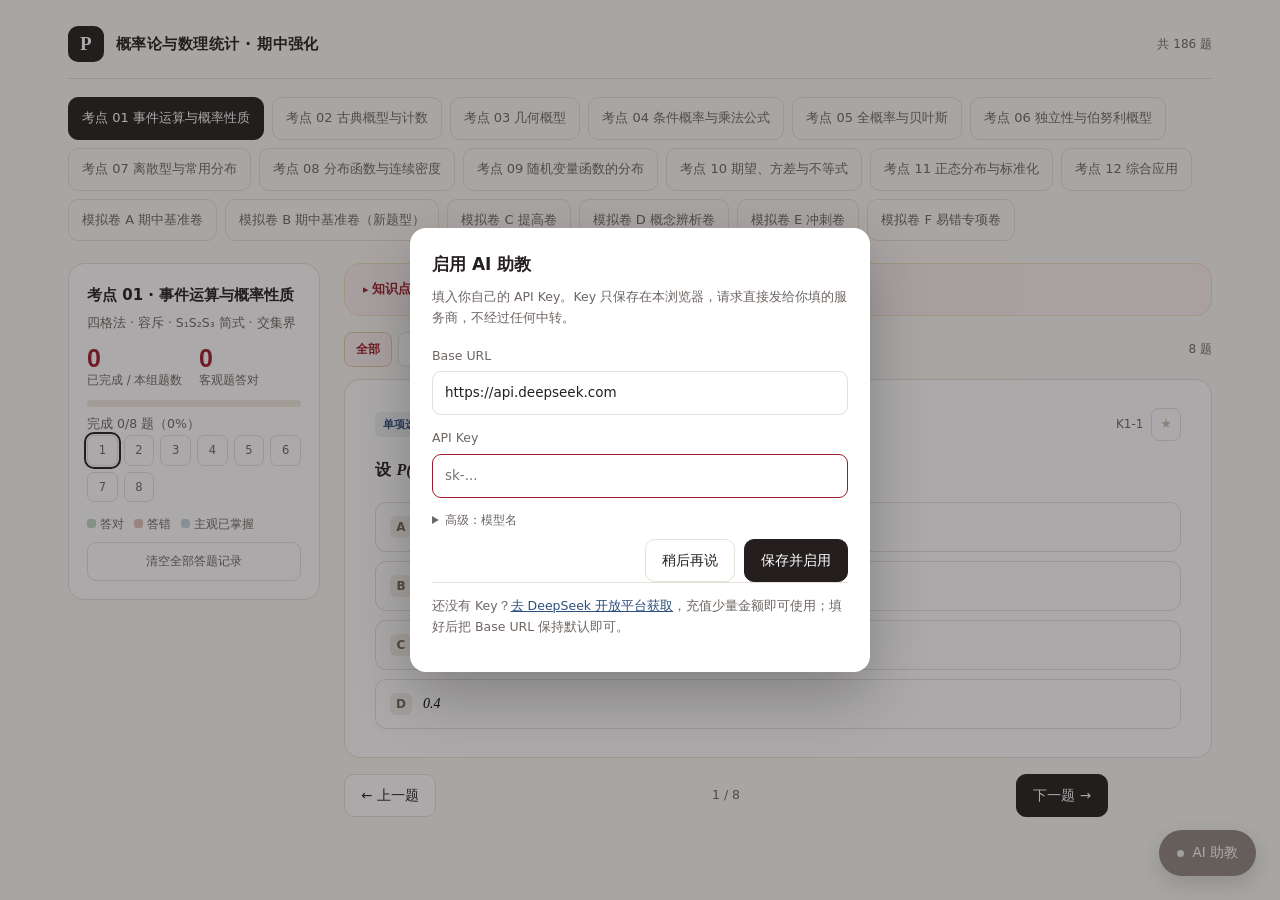
==== commit 559047a7: "fix: 窄屏翻页条中间文字被下一题按钮压住 - 翻页位置文字改为 1 / 8 的短格式，并允许收缩省略 - 520px 以下的翻页按钮改为可收缩，间距收窄到 8px - 重新构建 docs 下两个示" ====
--- a/docs/index.html
+++ b/docs/index.html
@@ -115,7 +115,7 @@
 .pager{display:flex;align-items:center;justify-content:space-between;gap:10px;margin-top:16px}
 .pager .btn{display:inline-flex;align-items:center;gap:6px}
 @media(min-width:901px) and (max-width:1407px){.has-ai .pager{padding-right:104px}}
-.pos{font-size:12.5px;color:var(--muted)}
+.pos{font-size:12.5px;color:var(--muted);min-width:0;white-space:nowrap;overflow:hidden;text-overflow:ellipsis}
 .empty{padding:40px 10px;text-align:center;color:var(--muted);font-size:14px}
 @media(max-width:900px){
   .layout{display:flex;flex-direction:column}
@@ -144,7 +144,8 @@
   .fillrow label{min-width:100%}
   .fillrow input{width:100%}
   .pager{margin-left:-12px;margin-right:-12px;padding-left:12px;padding-right:12px}
-  .pager .btn{flex:1;justify-content:center;padding:11px 10px}
+  .pager{gap:8px}
+  .pager .btn{flex:1 1 0;min-width:0;justify-content:center;padding:11px 10px}
   .notes{padding:12px 13px}
   .panel{padding:14px}
   .tabs{margin:14px -12px 16px;padding:0 12px 6px}
@@ -609,7 +610,7 @@
   const card = $('#question-card');
   if(!q){ card.innerHTML = '<div class="empty">这个筛选条件下没有题目。</div>'; $('#page-position').textContent=''; return; }
   const idx = l.findIndex(x=>x.id===q.id);
-  $('#page-position').textContent = idx >= 0 ? `本组第 ${idx+1} / ${l.length} 题` : '';
+  $('#page-position').textContent = idx >= 0 ? `${idx+1} / ${l.length}` : '';
   const r = rec(q.id);
   const p = PACKS.find(x=>x.id===q.pack);
   let body = '';
